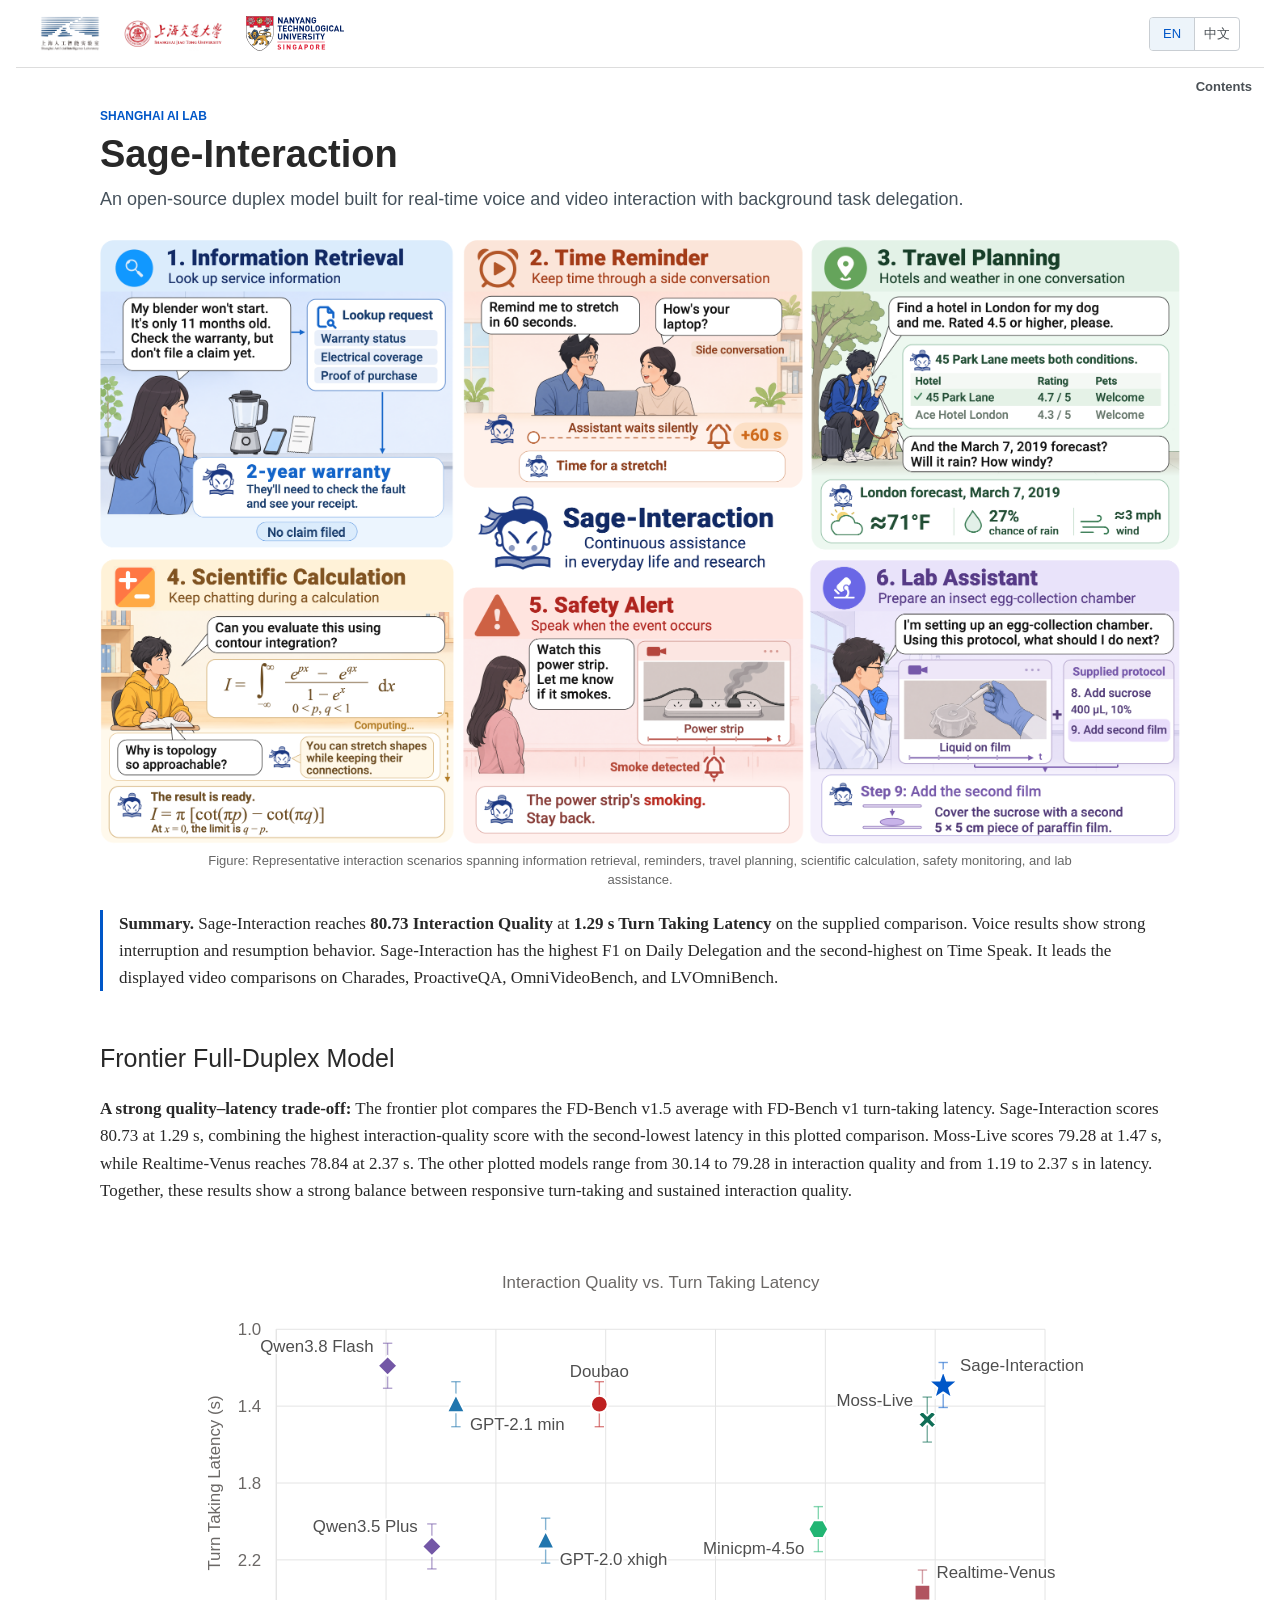
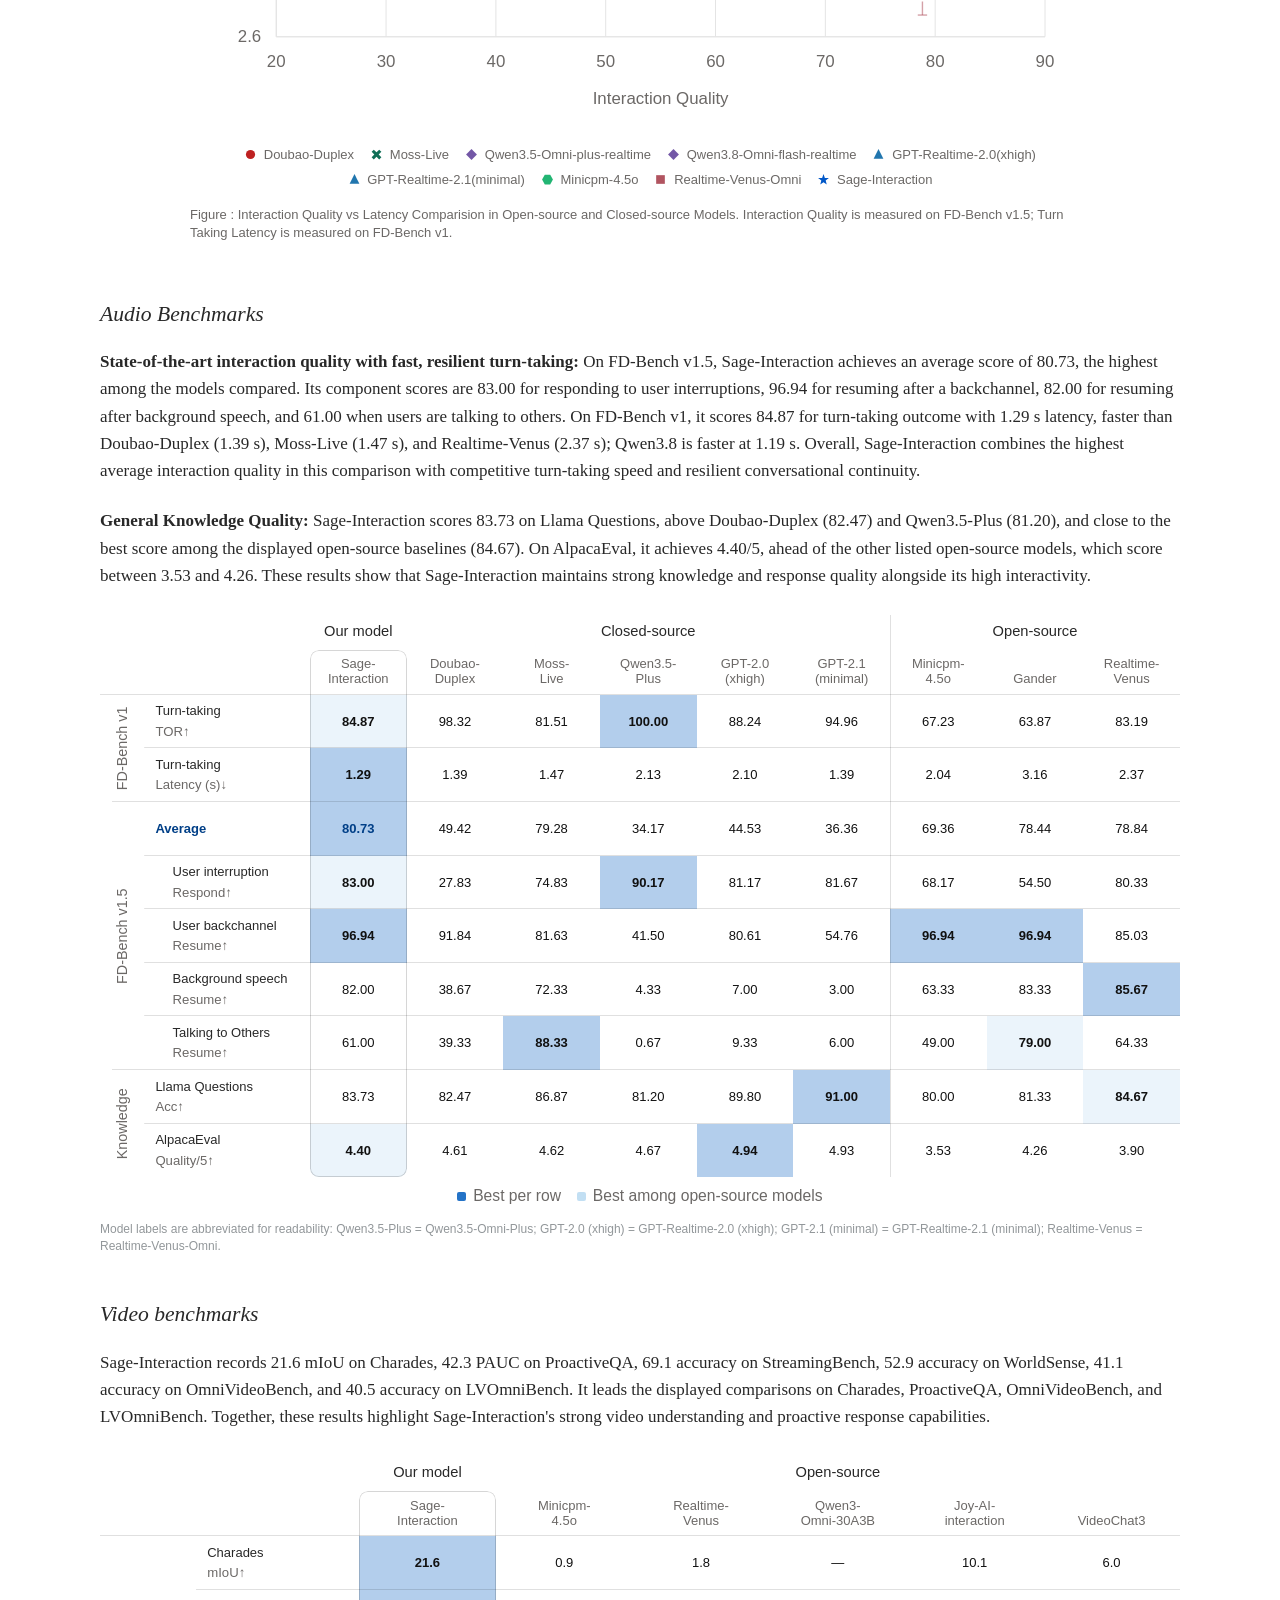
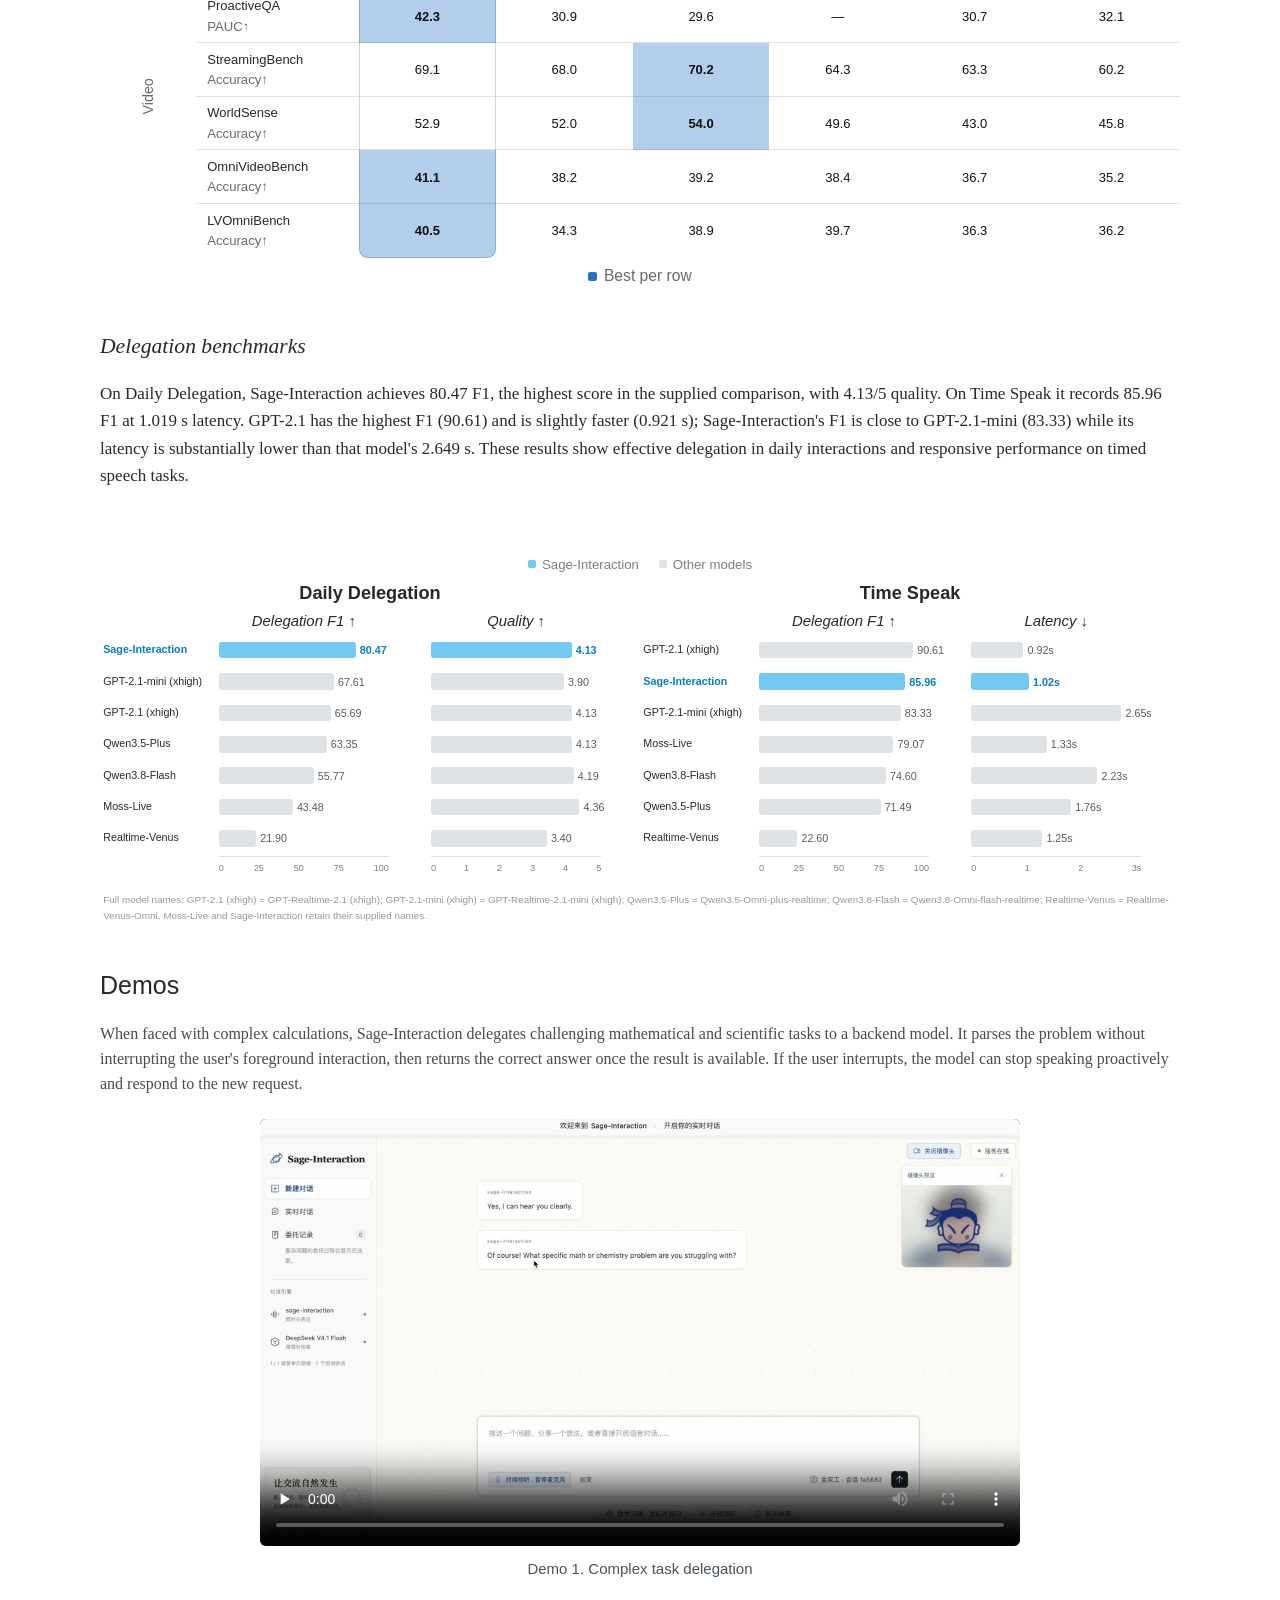
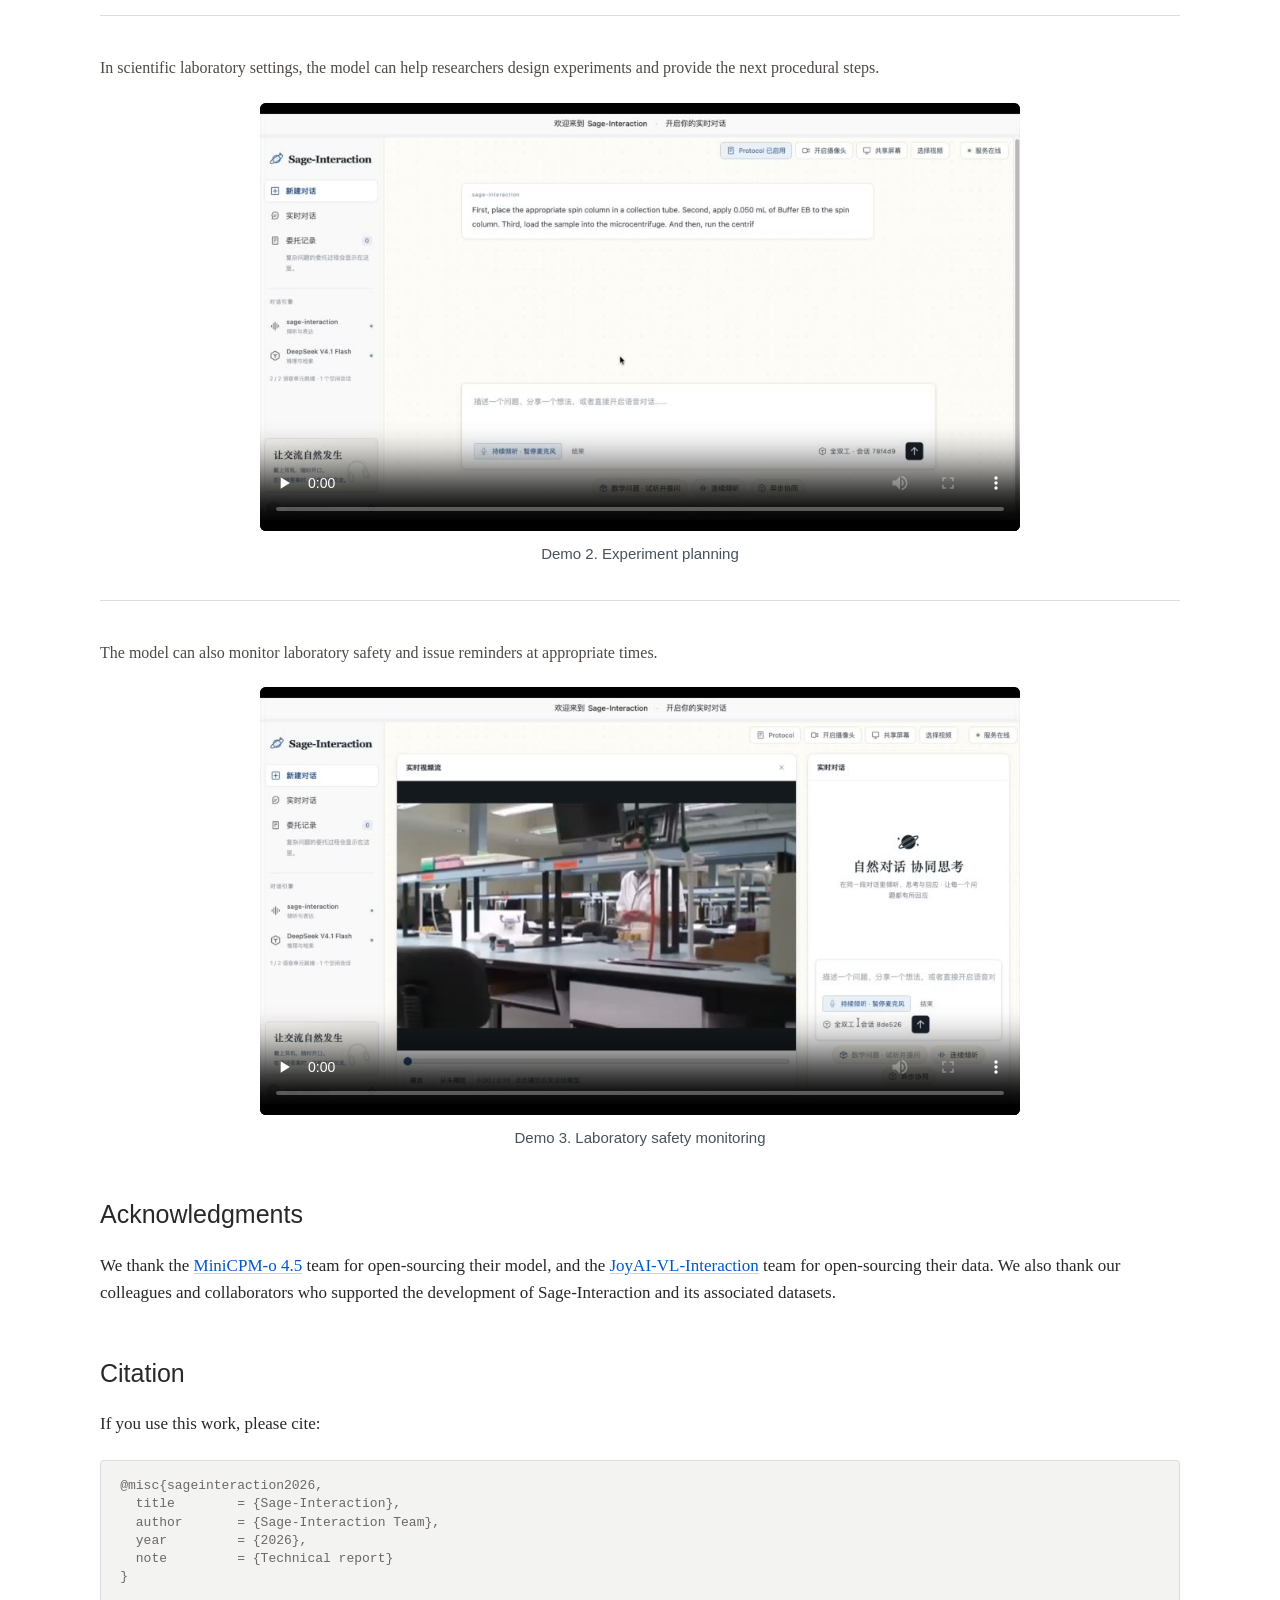
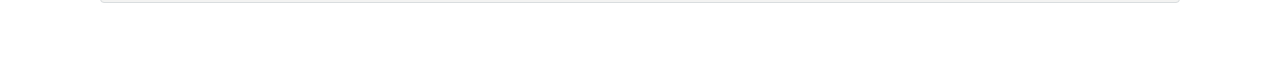
==== docs/index.html @ 1977c506 "Add GitHub Pages site" ====
<!DOCTYPE html>
<html lang="en">
<head>
<meta http-equiv="Content-Type" content="text/html; charset=UTF-8">
<meta charset="utf-8">
<meta name="viewport" content="width=device-width,initial-scale=1">
<title>Sage-Interaction | Technical Report</title>
<style>#main.post .post-title{max-width:710px;margin:1.5rem auto 0;text-wrap:balance}#main.post .post-heading.news-post .post-title{max-width:600px}#main.post .post-subtitle{font-family:Iowan Old Style BT,Georgia,serif;font-weight:400;font-size:24px;color:var(--fg4);margin-top:.5rem;margin-bottom:1rem;font-style:italic}#main.post .post-heading{text-align:center}#main.post .post-heading .publish-metadata{display:flex;flex-direction:column;align-items:center;color:var(--fg3);font-size:15px;line-height:17px;margin-top:1rem;margin-bottom:2rem;font-family:var(--font-sans)}#main.post .post-heading:has(~.post-cover) .publish-metadata{margin-bottom:0rem}#main.post .post-heading .publish-metadata .author{font-size:15px;line-height:21px;letter-spacing:.24px;color:var(--fg);font-family:var(--font-sans);text-transform:none;text-wrap:balance;overflow-wrap:normal;display:block;max-width:680px}#main.post .post-heading .publish-metadata .author a{color:inherit;text-decoration:none}#main.post .post-heading .publish-metadata .author a:hover{text-decoration:underline;text-decoration-color:color-mix(in srgb,var(--fg) 20%,transparent);text-underline-offset:2px}#main.post .post-heading .publish-metadata svg{display:inline-block;margin:auto}#main.post .post-heading .publish-metadata>span{display:inline-block;padding-top:.6em;font-family:var(--font-sans)}#main.post .post-heading .publish-metadata.date-only>span{padding-top:0}#main.post article h1{text-align:left;margin-top:2.8rem;margin-bottom:1rem}#main.post .post-cover{text-align:center;margin:2rem 0}#main.post .post-cover:has(.judgment-map-figure){margin-left:auto;margin-right:auto;width:min(100%,800px)}#main.post .post-cover svg{display:block;width:80%;max-width:min(80%,100vw);height:auto;margin-left:auto;margin-right:auto}#main.post .post-cover .inkling{aspect-ratio:auto}#main.post .post-cover .inkling--deferred{aspect-ratio:3 / 2}#main.post .post-cover .cover-image{display:block;width:100%;max-width:100%;height:auto;margin-left:auto;margin-right:auto;border-radius:0;box-shadow:none}#main.post .post-cover .cover-video{width:100%;background:#000;border-radius:12px;overflow:hidden;position:relative}#main.post .post-cover .cover-video-poster{appearance:none;aspect-ratio:16 / 9;background:transparent;border:0;border-radius:inherit;color:inherit;cursor:pointer;display:block;margin:0;overflow:hidden;padding:0;position:relative;width:100%}#main.post .post-cover .cover-video.is-cover-video-playing .cover-video-poster{pointer-events:none;visibility:hidden}#main.post .post-cover .cover-video-poster-image{display:block;height:100%;object-fit:cover;width:100%}#main.post .post-cover .cover-video-play{align-items:center;background:#000000d1;border-radius:999px;color:#fff;display:flex;height:clamp(46px,6vw,64px);justify-content:center;left:50%;position:absolute;top:50%;transform:translate(-50%,-50%);width:clamp(46px,6vw,64px)}#main.post .post-cover .cover-video-play:before{background:#ffffffd6;content:"";display:block;height:38%;margin-left:5%;-webkit-mask:url("data:image/svg+xml,%3Csvg xmlns='http://www.w3.org/2000/svg' viewBox='0 0 12.959 13.0371'%3E%3Cpath d='M1.30859 11.8262C1.30859 12.6367 1.76758 13.0273 2.33398 13.0273C2.57812 13.0273 2.8418 12.9492 3.0957 12.8125L12.0117 7.63672C12.7246 7.2168 12.959 6.95312 12.959 6.51367C12.959 6.07422 12.7246 5.81055 12.0117 5.39062L3.0957 0.214844C2.8418 0.078125 2.57812 0 2.33398 0C1.76758 0 1.30859 0.390625 1.30859 1.20117Z' fill='black' fill-opacity='.85'/%3E%3C/svg%3E") center / contain no-repeat;mask:url("data:image/svg+xml,%3Csvg xmlns='http://www.w3.org/2000/svg' viewBox='0 0 12.959 13.0371'%3E%3Cpath d='M1.30859 11.8262C1.30859 12.6367 1.76758 13.0273 2.33398 13.0273C2.57812 13.0273 2.8418 12.9492 3.0957 12.8125L12.0117 7.63672C12.7246 7.2168 12.959 6.95312 12.959 6.51367C12.959 6.07422 12.7246 5.81055 12.0117 5.39062L3.0957 0.214844C2.8418 0.078125 2.57812 0 2.33398 0C1.76758 0 1.30859 0.390625 1.30859 1.20117Z' fill='black' fill-opacity='.85'/%3E%3C/svg%3E") center / contain no-repeat;width:38%}#main.post .post-cover .cover-video-poster:hover .cover-video-play,#main.post .post-cover .cover-video-poster:focus-visible .cover-video-play{background:#000000d1}#main.post .post-cover .cover-video-poster:focus-visible{outline:3px solid color-mix(in srgb,var(--fg) 42%,transparent);outline-offset:4px}#main.post .post-cover .cover-video iframe{display:block;height:100%;inset:0;position:absolute;width:100%;border:0;border-radius:inherit}#main.post .post-cover.compact .cover-image{max-width:min(88%,860px)}#main.post .post-cover.compact .inkling svg{width:min(100%,660px)}#main.post .post-cover.compact .inkling--deferred{max-width:660px;aspect-ratio:3 / 2}@media(min-width:1000px){#main.post .post-cover .inkling--deferred{aspect-ratio:15 / 8}#main.post .post-cover.compact .inkling--deferred{max-width:825px;aspect-ratio:15 / 8}}#main.post .post-cover .post-cover-caption{font-family:var(--font-serif);font-size:var(--post-caption-font-size);line-height:1.4;text-align:center;color:var(--fg-muted, #666);margin-top:.4rem;margin-bottom:0}#main.post .post-cover .post-cover-caption a{color:inherit;text-decoration:none}#main.post .post-cover .post-cover-caption a:hover{color:var(--fg2);text-decoration:underline;text-decoration-color:color-mix(in srgb,var(--fg2) 40%,transparent);text-underline-offset:2px}#main.post{margin-left:auto;margin-right:auto;max-width:950px;position:relative;--post-caption-font-size: 13px;--post-caption-gap: 13px;--post-block-padding-y: .75rem;--post-code-block-padding-y: .2rem;--post-formula-padding-y: .45rem;--media-breakout: 220px;--post-wide-rail-width: min( calc(100vw - 4rem) , 1160px);--sidenote-width: 230px;--sidenote-gap: 64px;--toc-width: 210px;--toc-gap: 34px}@media(min-width:1200px){#main.post{max-width:970px;--sidenote-width: 240px}}@media(min-width:1400px){#main.post{max-width:990px;--sidenote-width: 250px}}@media(min-width:1600px){#main.post{max-width:1010px;--sidenote-width: 275px}}@media(min-width:1800px){#main.post{max-width:1030px;--sidenote-width: 300px}}#main.post article.content{margin-left:auto;margin-right:auto;max-width:660px;position:relative;overflow:visible}#main.post article.content p:where(:not(.social-post p,[data-owned-figure] p)){margin-bottom:1.45rem}#main.post article.content .post-inline-video{aspect-ratio:16 / 9;background:#000;border-radius:6px;margin:.9rem 0 1.15rem;overflow:hidden;position:relative}#main.post article.content .post-inline-video .youtube-video-poster{appearance:none;background:transparent;border:0;border-radius:inherit;color:inherit;cursor:pointer;display:block;height:100%;margin:0;overflow:hidden;padding:0;position:relative;width:100%}#main.post article.content .post-inline-video.is-youtube-video-playing .youtube-video-poster{pointer-events:none;visibility:hidden}#main.post article.content .post-inline-video .youtube-video-poster-image{display:block;height:100%;object-fit:cover;width:100%}#main.post article.content .post-inline-video .youtube-video-play{align-items:center;background:#000000d1;border-radius:999px;color:#fff;display:flex;height:clamp(46px,6vw,64px);justify-content:center;left:50%;position:absolute;top:50%;transform:translate(-50%,-50%);width:clamp(46px,6vw,64px)}#main.post article.content .post-inline-video .youtube-video-play:before{background:#ffffffd6;content:"";display:block;height:38%;margin-left:5%;-webkit-mask:url("data:image/svg+xml,%3Csvg xmlns='http://www.w3.org/2000/svg' viewBox='0 0 12.959 13.0371'%3E%3Cpath d='M1.30859 11.8262C1.30859 12.6367 1.76758 13.0273 2.33398 13.0273C2.57812 13.0273 2.8418 12.9492 3.0957 12.8125L12.0117 7.63672C12.7246 7.2168 12.959 6.95312 12.959 6.51367C12.959 6.07422 12.7246 5.81055 12.0117 5.39062L3.0957 0.214844C2.8418 0.078125 2.57812 0 2.33398 0C1.76758 0 1.30859 0.390625 1.30859 1.20117Z' fill='black' fill-opacity='.85'/%3E%3C/svg%3E") center / contain no-repeat;mask:url("data:image/svg+xml,%3Csvg xmlns='http://www.w3.org/2000/svg' viewBox='0 0 12.959 13.0371'%3E%3Cpath d='M1.30859 11.8262C1.30859 12.6367 1.76758 13.0273 2.33398 13.0273C2.57812 13.0273 2.8418 12.9492 3.0957 12.8125L12.0117 7.63672C12.7246 7.2168 12.959 6.95312 12.959 6.51367C12.959 6.07422 12.7246 5.81055 12.0117 5.39062L3.0957 0.214844C2.8418 0.078125 2.57812 0 2.33398 0C1.76758 0 1.30859 0.390625 1.30859 1.20117Z' fill='black' fill-opacity='.85'/%3E%3C/svg%3E") center / contain no-repeat;width:38%}#main.post article.content .post-inline-video .youtube-video-poster:hover .youtube-video-play,#main.post article.content .post-inline-video .youtube-video-poster:focus-visible .youtube-video-play{background:#000000d1}#main.post article.content .post-inline-video .youtube-video-poster:focus-visible{outline:3px solid color-mix(in srgb,var(--fg) 42%,transparent);outline-offset:4px}#main.post article.content .post-inline-video iframe{border:0;display:block;height:100%;width:100%}#main.post article.content .post-inline-video[data-youtube-video] iframe{inset:0;position:absolute}#main.post article.content .post-inline-footnote{color:var(--fg3);font-family:var(--font-sans);font-size:var(--post-caption-font-size);font-weight:400;line-height:1.4;margin:.15rem 0 0}#main.post .post-content-shell{align-items:start;display:grid;grid-template-columns:minmax(0,1fr) minmax(0,660px) minmax(0,1fr)}#main.post .post-content-shell>article.content{grid-column:2;width:100%}#main.post{counter-reset:sidenote-counter figure-counter}#main.post .sidenote,#main.post .marginnote{float:right;clear:right;width:var(--sidenote-width);margin-right:calc(-1 * var(--sidenote-width) - var(--sidenote-gap));margin-left:var(--sidenote-gap);margin-top:.3rem;margin-bottom:20px;font-size:.9rem;line-height:1.4;vertical-align:baseline;position:relative}#main.post article.content ul+h2,#main.post article.content ol+h2{margin-top:.8rem;clear:none}#main.post article.content li>p:last-child{margin-bottom:0}#main.post .left-toc{--toc-chevron-color: color-mix(in srgb, var(--fg4) 65%, var(--bg) 35%);--toc-chevron-gutter: 1.3rem;box-sizing:border-box;grid-column:1;justify-self:end;position:sticky;top:calc(var(--global-top-offset) + 2rem);width:calc(var(--toc-width) + var(--toc-chevron-gutter));max-height:calc(100vh - var(--global-top-offset) - 3rem);margin:0 var(--toc-gap) 0 0;overflow-y:auto;padding-left:var(--toc-chevron-gutter);transform:translateY(10px);font-family:var(--font-sans);font-size:var(--post-caption-font-size);line-height:1.4;color:var(--fg2);scrollbar-width:none;z-index:1;opacity:1;transition:opacity .18s ease-in-out,visibility 0s linear 0s;visibility:visible}#main.post .left-toc::-webkit-scrollbar{display:none}#main.post .left-toc.is-collision-hidden{opacity:0;pointer-events:none;transition:opacity .18s ease-in-out,visibility 0s linear .18s;visibility:hidden}#main.post .left-toc ul{list-style:none;padding-left:0;margin:0}#main.post .left-toc li{margin:0 0 .7rem;position:relative}#main.post .left-toc ul ul{padding-left:.75rem;margin-top:.35rem}#main.post .left-toc a{color:var(--fg4);text-decoration:none;transition:color .2s ease-in-out,opacity .2s ease-in-out;position:relative}#main.post .left-toc a:hover{color:var(--fg1);text-decoration:underline;text-decoration-color:color-mix(in srgb,var(--fg1) 20%,var(--bg) 20%);text-underline-offset:2px}#main.post .left-toc a.is-active,#main.post .left-toc a[aria-current=location]{color:var(--fg)}#main.post .left-toc .toc-active-marker{--toc-active-marker-size: 4px;background:var(--fg);border-radius:50%;height:var(--toc-active-marker-size);left:calc((var(--toc-chevron-gutter) - var(--toc-active-marker-size)) / 2 - .05rem);opacity:0;pointer-events:none;position:absolute;top:0;transform:translate3d(0,calc(var(--toc-active-marker-y, 0px) - 50%),0);transition:transform .28s cubic-bezier(.22,1,.36,1),opacity .16s ease-in-out;width:var(--toc-active-marker-size);will-change:transform,opacity;z-index:0}#main.post .left-toc.has-active-marker .toc-active-marker{opacity:1}#main.post .left-toc .toc-item.has-active-descendant>a{color:var(--fg2)}#main.post .left-toc .toc-item.is-marker-target>a{color:var(--fg)}#main.post .left-toc:has(.toc-item.is-marker-target.has-children:hover) .toc-active-marker,#main.post .left-toc:has(.toc-item.is-marker-target.has-children>.toc-expander:focus-visible) .toc-active-marker{opacity:0}#main.post .left-toc .toc-expander{align-items:center;appearance:none;background:transparent;border:0;border-radius:4px;color:var(--fg4);cursor:pointer;display:flex;font:inherit;height:1.4em;justify-content:center;left:calc(-1 * var(--toc-chevron-gutter) + .15rem);line-height:1;opacity:0;padding:0;position:absolute;top:0;transition:box-shadow .2s ease-in-out,color .2s ease-in-out,opacity .2s ease-in-out;width:1rem;z-index:1}#main.post .left-toc .toc-expander:focus{outline:none}#main.post .left-toc .toc-expander-icon{display:block;font-size:1.1em;transform:translate(-1px);transition:transform .2s ease-in-out}#main.post .left-toc .toc-item.has-children>.toc-list{max-height:0;opacity:0;overflow:hidden;transform:translateY(-.2rem);transition:max-height .24s ease-in-out,margin-top .24s ease-in-out,opacity .18s ease-in-out,transform .24s ease-in-out,visibility 0s linear .24s;visibility:hidden}#main.post .left-toc .toc-item.has-children:hover>.toc-expander,#main.post .left-toc .toc-expander:focus-visible{color:var(--toc-chevron-color);opacity:1}#main.post .left-toc .toc-expander:focus-visible{box-shadow:inset 0 0 0 1px color-mix(in srgb,var(--fg4) 55%,transparent);outline:none}#main.post .left-toc .toc-item.is-expanded>.toc-expander .toc-expander-icon{transform:rotate(90deg) translate(-1px)}#main.post .left-toc .toc-item.has-children.is-expanded>.toc-list{max-height:var(--toc-child-height, 18rem);opacity:1;transform:translateY(0);transition:max-height .28s ease-in-out,margin-top .28s ease-in-out,opacity .2s ease-in-out,transform .28s ease-in-out,visibility 0s linear 0s;visibility:visible}#main.post .left-toc .toc-level-2{padding-left:.75rem;margin-top:0}#main.post .left-toc .toc-item.has-children.is-expanded>.toc-level-2{margin-top:.35rem}#main.post .left-toc .toc-level-3{padding-left:1.25rem;color:var(--fg4)}#main.post .sidenote-number{counter-increment:sidenote-counter;pointer-events:none}#main.post .sidenote-number:after,#main.post .sidenote:before{font-family:Iowan Old Style BT,Georgia,serif;position:relative;vertical-align:baseline;color:var(--fg4)}#main.post .sidenote-number:after{content:counter(sidenote-counter);font-size:.8rem;top:-.5rem;left:-.05rem;color:var(--fg4)}#main.post .sidenote+.sidenote-number{margin-left:.18em}#main.post .sidenote-citation-separator{color:var(--fg4);font-size:.8rem;position:relative;top:-.5rem;white-space:pre}#main.post .sidenote:before{content:counter(sidenote-counter);padding-right:.2rem;font-size:.8rem;top:-.4rem;left:-.1rem;color:var(--fg4)}#main.post .sidenote-number[data-note]:after,#main.post .sidenote[data-note]:before{content:attr(data-note)}#main.post blockquote .sidenote,#main.post blockquote .marginnote{text-align:left}#main.post figure:where(:not([data-owned-figure])){position:relative;counter-increment:figure-counter;overflow:visible;display:block;margin:1.8rem 0;padding-block:var(--post-block-padding-y)}#main.post article.content .code-block-wrapper{margin:1.2rem 0;padding-block:var(--post-code-block-padding-y)}#main.post article.content .code-block-wrapper>pre{margin:0}#main.post article.content .code-block-wrapper>.copy-button{top:calc(var(--post-code-block-padding-y) + .5rem)}#main.post article.content>pre{margin:calc(1.2rem + var(--post-code-block-padding-y)) 0}#main.post figure.figure-light-border .figure-box{border:1px solid color-mix(in srgb,var(--fg4) 20%,var(--bg) 80%);border-radius:.2rem;padding:.75rem}#main.post figure:where(:not([data-owned-figure])) figcaption{position:static;display:block;width:100%;margin:var(--post-caption-gap) 0 0;font-size:var(--post-caption-font-size);line-height:1.4;font-family:var(--font-sans);font-weight:400;text-align:left;color:var(--fg3)}#main.post.news-post figure:where(:not([data-owned-figure])) figcaption,#main.post.news-post .image-caption,#main.post.news-post .post-cover .post-cover-caption{font-family:var(--font-sans);font-size:var(--post-caption-font-size)}#main.post figure:where(:not([data-owned-figure])) figcaption:before{content:"Figure " counter(figure-counter) ": ";font-weight:500}#main.post figure.half-width img{display:block;width:70%;height:auto;margin-left:auto;margin-right:auto}#main.post figure.half-width.matmul img{width:90%}#main.post article.content img{-webkit-user-drag:none;user-select:none;-webkit-user-select:none;-moz-user-select:none;-ms-user-select:none}#main.post article.content .post-inline-video,#main.post article.content .intelligence-interactivity-figure{content-visibility:auto;contain-intrinsic-size:auto 560px}#main.post article.content .post-inline-video{contain-intrinsic-size:auto 371px}#main.post article.content .intelligence-interactivity-figure{contain-intrinsic-size:auto 760px}.medium-zoom-overlay{background:#fff!important;z-index:2000!important}.medium-zoom-image--opened{z-index:2001!important}input.margin-toggle{display:none}label.sidenote-number{display:inline-block;max-height:2rem;cursor:pointer}label.margin-toggle:not(.sidenote-number){display:none}#main.post canvas{display:block;width:100%;max-width:100%}#main.post article.content svg:not(.octicon):where(:not(.btn svg,[data-owned-figure] svg)){display:block;width:100%;max-width:100%;height:auto}#main.post figure svg:where(:not(.btn svg,[data-owned-figure] svg)){width:100%;max-width:100%;height:auto;margin-left:auto;margin-right:auto}@keyframes control-spring{0%{transform:scale(.96)}40%{transform:scale(1.02)}70%{transform:scale(.99)}to{transform:scale(1)}}#main.post article.content .katex svg{height:inherit;width:100%;position:absolute}#main.post article.content .katex-display{margin-block:1.4rem;padding-block:var(--post-formula-padding-y)}#main.post article.content .katex-display>.katex{padding-block:.5rem}#main.post .paginator{max-width:660px;margin-left:auto;margin-right:auto;font-family:var(--font-sans);display:grid;grid-template-columns:repeat(3,1fr);align-items:center;font-size:15px;width:100%}#main.post .paginator a{font-family:var(--font-sans)!important;color:var(--fg4);text-decoration:none;transition:color .2s ease-in-out,opacity .2s ease-in-out;position:relative;display:block;padding:.5rem 0;text-align:center}#main.post .paginator a:hover{color:var(--fg1);text-decoration:underline;text-decoration-color:color-mix(in srgb,var(--fg1) 20%,var(--bg) 20%);text-underline-offset:2px}#main.post .paginator a:first-child{text-align:left}#main.post .paginator a:nth-child(2){text-align:center}#main.post .paginator a:last-child{text-align:right}#main.post .paginator a:not([href]){pointer-events:none}#main.post .paginator #back-to-top:hover{color:var(--fg1);text-decoration:underline!important;text-decoration-color:color-mix(in srgb,var(--fg1) 20%,var(--bg) 20%)!important;text-underline-offset:2px!important}#main.post .paginator #back-to-top{position:static;left:auto;transform:none}#main.post article.content h2,#main.post article.content h3,#main.post article.content h4,#main.post article.content h5,#main.post article.content h6{position:relative}#main.post article.content h2{margin-top:3.1rem;margin-bottom:1.2rem}#main.post article.content>:is(h2,h3,h4,h5,h6):first-child{margin-top:0}#main.post-interactivity-research-grants article.content h2#research-direction{font-size:1.25rem}#main.post article.content h3{margin-top:2.8rem;margin-bottom:1.05rem}#main.post article.content h2+h3{margin-top:.85rem}#main.post article.content h3[id^=demo-]{margin-top:6rem}#main.post article.content h4{margin-top:2.2rem;margin-bottom:.8rem}#main.post article.content h5,#main.post article.content h6{margin-top:2rem;margin-bottom:.7rem}#main.post-introducing-inkling article.content .benchmark-results-table .benchmark-model{color:var(--fg)}#main.post-introducing-inkling article.content .benchmark-results-table .benchmark-model.benchmark-instant-start{font-weight:500}#main.post-introducing-inkling article.content .benchmark-results-table .benchmark-model.benchmark-instant-start .benchmark-subtitle{font-weight:400}#main.post article.content .model-output-table{background:linear-gradient(to right,transparent calc(25% - .5px),color-mix(in srgb,var(--fg4) 20%,var(--bg) 80%) calc(25% - .5px),color-mix(in srgb,var(--fg4) 20%,var(--bg) 80%) calc(25% + .5px),transparent calc(25% + .5px),transparent calc(50% - .5px),color-mix(in srgb,var(--fg4) 20%,var(--bg) 80%) calc(50% - .5px),color-mix(in srgb,var(--fg4) 20%,var(--bg) 80%) calc(50% + .5px),transparent calc(50% + .5px),transparent calc(75% - .5px),color-mix(in srgb,var(--fg4) 20%,var(--bg) 80%) calc(75% - .5px),color-mix(in srgb,var(--fg4) 20%,var(--bg) 80%) calc(75% + .5px),transparent calc(75% + .5px));display:grid;font-family:var(--font-sans);grid-template-columns:repeat(4,minmax(0,1fr));align-items:stretch;margin:.8rem 0 1.8rem}@media(min-width:1171px){#main.post article.content .model-output-table{width:min(calc(100% + var(--media-breakout)),calc(100vw - 3rem));max-width:none;margin-left:50%;margin-right:0;transform:translate(-50%)}}#main.post article.content .model-output-column{box-sizing:border-box;height:100%;min-height:220px;padding:1rem 1rem 3.25rem;position:relative}#main.post article.content .model-output-column:before{background:var(--fg);border-radius:50%;bottom:1rem;content:"";height:1.25rem;left:1rem;opacity:1;position:absolute;width:1.25rem}#main.post article.content .model-output-column:after{border-bottom:.23rem solid transparent;border-left:.36rem solid var(--bg);border-top:.23rem solid transparent;bottom:1.395rem;content:"";left:1.5rem;opacity:1;position:absolute}#main.post article.content .model-output-column h4{color:var(--fg);font-family:var(--font-sans);font-size:15px;font-style:normal;font-weight:400;line-height:1.3;margin:0 0 .85rem}#main.post article.content .model-output-column p{color:var(--fg2);font-family:var(--font-sans);font-size:15px;line-height:1.45;margin:0}#main.post article.content .intelligence-interactivity-figure{font-family:var(--font-sans);margin-top:1.7rem}#main.post article.content .intelligence-interactivity-figure figcaption{font-family:var(--font-sans);font-weight:400}#main.post article.content .intelligence-interactivity-figure figcaption:before{font-weight:500}#main.post article.content .intelligence-interactivity-legend{color:var(--fg3);display:flex;flex-wrap:wrap;font-family:var(--font-sans);font-size:13px;gap:.55rem 1rem;justify-content:center;line-height:1.2;margin:.9rem auto 1.15rem;max-width:920px;text-align:center}#main.post article.content .ii-legend-item{align-items:center;display:inline-flex;gap:.42rem}#main.post article.content .ii-legend-marker{background:var(--ii-marker-color);display:inline-block;flex:0 0 auto;height:9px;width:9px}#main.post article.content .ii-marker-circle{border-radius:50%}#main.post article.content .ii-marker-diamond{border-radius:1px;transform:rotate(45deg)}#main.post article.content .ii-marker-triangle{background:transparent;border-bottom:10px solid var(--ii-marker-color);border-left:5.5px solid transparent;border-right:5.5px solid transparent;height:0;width:0}#main.post article.content .intelligence-interactivity-chart{color:var(--fg);margin:0 auto;max-width:920px;position:relative;width:100%}#main.post article.content .intelligence-interactivity-charts{display:grid;gap:1.15rem}@media(min-width:1120px){#main.post article.content .intelligence-interactivity-figure .intelligence-interactivity-legend{max-width:920px}#main.post article.content .intelligence-interactivity-charts{gap:.95rem}#main.post article.content .intelligence-interactivity-chart{margin:0 auto;max-width:920px;width:100%}}#main.post article.content .intelligence-interactivity-svg{display:block;height:auto;overflow:visible;width:100%}#main.post article.content .intelligence-interactivity-svg text{fill:var(--fg3);font-family:var(--font-sans);font-size:18px;font-weight:400}#main.post article.content .ii-grid line{stroke:color-mix(in srgb,var(--fg4) 18%,var(--bg) 82%);stroke-width:1px;vector-effect:non-scaling-stroke}#main.post article.content .ii-axis line{stroke:color-mix(in srgb,var(--fg4) 18%,var(--bg) 82%);stroke-width:1px;vector-effect:non-scaling-stroke}#main.post article.content .ii-ticks text{fill:var(--fg3);font-size:19px;font-weight:400;text-anchor:middle}#main.post article.content .ii-y-ticks text{text-anchor:end}#main.post article.content .ii-axis-label{fill:var(--fg2);font-size:20px;font-weight:400;letter-spacing:0;text-anchor:middle}#main.post article.content .ii-panel-title{fill:var(--fg2);font-size:20px;font-weight:400;letter-spacing:0;text-anchor:middle}#main.post article.content .ii-error-bar line{stroke:var(--ii-error-color);stroke-width:1.4px;opacity:.55;vector-effect:non-scaling-stroke}#main.post article.content .ii-error-bar,#main.post article.content .ii-point{--ii-error-delay: 0ms;--ii-point-delay: 0ms;cursor:default;opacity:1}#main.post article.content .intelligence-interactivity-figure.is-plot-pending .ii-error-bar,#main.post article.content .intelligence-interactivity-figure.is-plot-pending .ii-point{opacity:0}#main.post article.content .intelligence-interactivity-figure.is-plot-visible .ii-error-bar{opacity:1}#main.post article.content .intelligence-interactivity-figure.is-plot-visible .ii-error-bar line:first-child{animation:ii-error-stem-in .3s ease-out both;animation-delay:calc(var(--ii-point-delay) + .34s);transform-box:fill-box;transform-origin:center}#main.post article.content .intelligence-interactivity-figure.is-plot-visible .ii-error-bar line:not(:first-child){animation:ii-error-cap-in .18s ease-out both;animation-delay:calc(var(--ii-point-delay) + .6s)}#main.post article.content .intelligence-interactivity-figure.is-plot-visible .ii-point{animation:ii-point-in .42s ease-out both;animation-delay:var(--ii-point-delay)}#main.post article.content .ii-point text{fill:color-mix(in srgb,var(--fg) 82%,var(--bg) 18%);font-size:20px;font-weight:400;paint-order:stroke;pointer-events:none;stroke:var(--bg);stroke-linejoin:round;stroke-width:4px}#main.post article.content .ii-point-hit-area{fill:transparent;pointer-events:all;stroke:none}#main.post article.content .ii-point-marker-shell{transform:scale(1);transform-box:fill-box;transform-origin:center;transition:transform .18s cubic-bezier(.2,.9,.25,1.25)}#main.post article.content .ii-point:hover .ii-point-marker-shell,#main.post article.content .ii-point.is-ii-point-active .ii-point-marker-shell{transform:scale(1.22)}#main.post article.content .ii-point-marker{--ii-marker-scale: 1.18;stroke:var(--bg);stroke-linejoin:round;stroke-width:2px;transform:scale(var(--ii-marker-scale));transform-box:fill-box;transform-origin:center;vector-effect:non-scaling-stroke}#main.post article.content .intelligence-interactivity-figure.is-plot-visible .ii-point-marker{animation:ii-marker-in .42s cubic-bezier(.2,.9,.25,1.25) both;animation-delay:var(--ii-point-delay)}#main.post article.content .ii-chart-tooltip{--ii-tooltip-offset-x: 0px;left:0;opacity:0;pointer-events:none;position:absolute;top:0;transform:translate(calc(-50% + var(--ii-tooltip-offset-x)),calc(-100% - 10px));transition:opacity .12s ease,transform .14s ease;z-index:7}#main.post article.content .ii-chart-tooltip.is-active{opacity:1;transform:translate(calc(-50% + var(--ii-tooltip-offset-x)),calc(-100% - 14px))}#main.post article.content .ii-chart-tooltip-card{align-items:flex-start;background:#111;border-radius:4px;color:#fff;display:inline-flex;flex-direction:column;font-family:var(--font-sans);font-size:13px;font-weight:400;gap:.24rem;line-height:1.15;max-width:min(260px,calc(100vw - 2rem));padding:.45rem .55rem;white-space:normal}#main.post article.content .ii-chart-tooltip-title{color:#fff;white-space:nowrap}#main.post article.content .ii-chart-tooltip-values{color:#ffffff9e;display:block;white-space:pre}@keyframes ii-point-in{0%{opacity:0}to{opacity:1}}@keyframes ii-marker-in{0%{opacity:0;transform:scale(.45)}72%{opacity:1;transform:scale(1.28)}to{opacity:1;transform:scale(var(--ii-marker-scale))}}@keyframes ii-error-stem-in{0%{opacity:0;transform:scaleY(0)}to{opacity:.55;transform:scaleY(1)}}@keyframes ii-error-cap-in{0%{opacity:0}to{opacity:.55}}@media(prefers-reduced-motion:reduce){#main.post article.content .ii-error-bar,#main.post article.content .ii-point,#main.post article.content .ii-point-marker-shell,#main.post article.content .ii-point-marker{animation:none;opacity:1;transition:none}#main.post article.content .ii-point-marker{transform:scale(var(--ii-marker-scale))}#main.post article.content .ii-chart-tooltip{transition:none}}@media(min-width:1120px){#main.post article.content .ii-ticks text{font-size:18px}#main.post article.content .ii-axis-label{font-size:18px}#main.post article.content .ii-point text{font-size:18px!important}#main.post article.content .ii-panel-title{font-size:20px}}#main.post article.content .ii-point-logo{pointer-events:none}#main.post .judgment-map-figure{counter-increment:none;margin:0 auto;padding-block:0;width:100%}#main.post .judgment-map{background:#fff;border:1px solid #fff;border-radius:3px;margin:0 auto;max-width:980px;overflow:hidden;position:relative;width:100%}#main.post .judgment-map:before{content:"";display:block;padding-top:48%}#main.post .judgment-map-fallback,#main.post .judgment-map-canvas{display:block;height:100%;inset:0;position:absolute;width:100%}#main.post .judgment-map-fallback{object-fit:cover}#main.post .judgment-map-canvas{opacity:0;transition:opacity .22s ease}#main.post .judgment-map-figure.is-judgment-map-active .judgment-map-canvas{opacity:1}@media(max-width:760px){#main.post .judgment-map-figure{margin-bottom:1.65rem}#main.post .judgment-map:before{padding-top:58%}}#main.post article.content .ii-point-logo-thinky{mix-blend-mode:multiply}#main.post article.content .ii-point-logo-badge{fill:#191919}@media(max-width:1119px)and (min-width:641px){#main.post article.content .intelligence-interactivity-legend{font-size:13px}#main.post article.content .ii-ticks text{font-size:19px}#main.post article.content .ii-axis-label{font-size:19px}#main.post article.content .ii-point text{font-size:18px}#main.post article.content .ii-panel-title{font-size:20px}}@media(max-width:640px){#main.post article.content .ii-ticks text{font-size:20px}#main.post article.content .ii-point text{font-size:24px}#main.post article.content .ii-axis-label{font-size:30px!important}#main.post article.content .ii-panel-title{font-size:32px!important}}@media(max-width:767px){#main.post article.content .model-output-table{background:none;grid-template-columns:1fr;width:100%;max-width:100%;margin-left:0;margin-right:0;transform:none}#main.post article.content .model-output-column+.model-output-column{border-left:none;border-top:1px solid color-mix(in srgb,var(--fg4) 20%,var(--bg) 80%)}}#main.post article.content .heading-text{position:static;display:inline}#main.post article.content .heading-anchor{position:absolute;top:50%;transform:translateY(-50%);left:-1.2rem;opacity:0;visibility:visible;pointer-events:auto;width:1rem;text-align:center;color:color-mix(in srgb,var(--fg4) 65%,transparent);text-decoration:none;font-family:var(--font-serif);font-weight:400;font-size:1em;transition:opacity .15s ease-in-out,color .15s ease-in-out}#main.post article.content h2:hover .heading-anchor,#main.post article.content h3:hover .heading-anchor,#main.post article.content h4:hover .heading-anchor,#main.post article.content h5:hover .heading-anchor,#main.post article.content h6:hover .heading-anchor{opacity:1;visibility:visible;pointer-events:auto}#main.post article.content .heading-anchor:hover{color:color-mix(in srgb,var(--fg4) 80%,transparent);outline:none}#main.post article.content .heading-anchor:hover,#main.post article.content .heading-anchor:focus{opacity:1;color:color-mix(in srgb,var(--fg4) 80%,transparent)}@media(max-width:1279px){#main.post .sidenote,#main.post .marginnote{display:none;position:static;float:none;width:95%;margin:1rem 2.5%;clear:both}#main.post .left-toc{display:none}#main.post .post-content-shell{display:block}#main.post .margin-toggle:checked+.sidenote,#main.post .margin-toggle:checked+.marginnote{display:block}#main.post .sidenote-number{pointer-events:auto;cursor:pointer}label.margin-toggle:not(.sidenote-number){display:none}#main.post figure:where(:not([data-owned-figure])) figcaption{font-size:var(--post-caption-font-size);margin:var(--post-caption-gap) 0 0;color:var(--fg3)}#main.post article.content figure:not(.half-width):where(:not([data-owned-figure])){width:100%;max-width:100%;margin-left:0;margin-right:0;transform:none}#main.post article.content table{width:100%;max-width:100%;margin-left:0;margin-right:0;transform:none}#main.post{margin-left:0;margin-right:0;padding-left:1.3rem;padding-right:1.3rem;max-width:100%}#main.post article.content{margin-left:auto;margin-right:auto;max-width:min(100%,660px)}#main.post .post-cover{margin-left:auto;margin-right:auto;max-width:min(100%,820px);width:min(100%,820px)}#main.post .post-cover.compact .cover-image{max-width:100%}#main.post .post-cover svg{width:100%;max-width:100%;height:auto;position:static;left:auto;transform:none;padding-left:0;padding-right:0;margin-top:0}}#main.post article.content table{display:table!important;overflow-x:visible!important;margin:calc(1.8rem + var(--post-block-padding-y)) auto;border-collapse:collapse;font-family:var(--font-sans);font-size:var(--post-caption-font-size);line-height:1.5;width:100%;max-width:100%}#main.post article.content figure:has(figcaption) table{margin:0 auto}#main.post article.content .benchmark-results-scroll.benchmark-results-wide{width:100%;max-width:100%;grid-template-columns:0 minmax(0,1fr) 0;--benchmark-name-column-width: clamp(12rem, 30vw, 18rem)}#main.post article.content .benchmark-results-scroll.benchmark-results-wide .benchmark-results-table{width:100%}@media(min-width:1120px){#main.post article.content .benchmark-results-scroll.benchmark-results-wide{margin-left:0;transform:none;width:100%}}#main.post article.content .benchmark-results-controls{display:flex;gap:.45rem;justify-content:center;margin:1.35rem 0 -1.25rem;width:100%}#main.post article.content .benchmark-results-controls--inert{display:none}#main.post article.content .benchmark-results-control{--benchmark-control-scale: 1;align-items:center;appearance:none;background:color-mix(in srgb,var(--fg) 10%,var(--bg) 90%);border:0;border-radius:50%;color:var(--fg);cursor:pointer;display:inline-flex;height:2.2rem;justify-content:center;padding:0;transform:scale(var(--benchmark-control-scale));transition:background .16s ease,color .16s ease,opacity .16s ease,transform .22s cubic-bezier(.22,1,.36,1);width:2.2rem}#main.post article.content .benchmark-results-control:hover,#main.post article.content .benchmark-results-control:focus-visible{background:color-mix(in srgb,var(--fg) 14%,var(--bg) 86%)}#main.post article.content .benchmark-results-control:active{--benchmark-control-scale: .96}#main.post article.content .benchmark-results-control:disabled{cursor:default;opacity:.35}#main.post article.content .benchmark-results-control:focus-visible{outline:none}#main.post article.content .benchmark-results-control.is-control-spring{animation:control-spring .45s cubic-bezier(.34,1.56,.64,1);transition:background .16s ease,color .16s ease,opacity .16s ease}#main.post article.content .benchmark-results-control-icon{color:color-mix(in srgb,var(--fg) 72%,var(--bg) 28%);fill:none;height:1rem!important;margin:0;max-width:none;stroke:currentColor;stroke-linecap:round;stroke-linejoin:round;stroke-width:2.2;width:1rem!important}@property --benchmark-left-fade-size{syntax: "<length>"; inherits: false; initial-value: 0px;}@property --benchmark-right-fade-size{syntax: "<length>"; inherits: false; initial-value: 0px;}@property --benchmark-clip-left{syntax: "<length-percentage>"; inherits: false; initial-value: 0px;}@property --benchmark-clip-right{syntax: "<length-percentage>"; inherits: false; initial-value: 0px;}#main.post article.content .benchmark-results-scroll{--benchmark-left-fade-size: 0px;--benchmark-right-fade-size: 0px;--benchmark-clip-left: 0px;--benchmark-clip-right: 0px;--benchmark-content-offset: 0px;--benchmark-scroll-viewport-max: 880px;--benchmark-scroll-fade-size: clamp(1.6rem, 3vw, 3rem);box-sizing:border-box;clip-path:inset(0 var(--benchmark-clip-right) 0 var(--benchmark-clip-left));display:grid;grid-template-columns:minmax(0,1fr) max-content minmax(0,1fr);isolation:isolate;margin:1.8rem 0;max-width:none;overflow-x:auto;overflow-y:hidden;overscroll-behavior-x:contain;overscroll-behavior-y:auto;padding-block:var(--post-block-padding-y);position:relative;scroll-behavior:auto;transition:--benchmark-clip-left 0ms linear .18s,--benchmark-clip-right 0ms linear .18s,--benchmark-left-fade-size .18s ease,--benchmark-right-fade-size .18s ease;width:100%;-webkit-overflow-scrolling:auto;-webkit-clip-path:inset(0 var(--benchmark-clip-right) 0 var(--benchmark-clip-left));-webkit-mask-image:linear-gradient(to right,rgb(0 0 0 / 0) 0,rgb(0 0 0 / 0) var(--benchmark-clip-left),rgb(0 0 0 / 1) calc(var(--benchmark-clip-left) + var(--benchmark-left-fade-size)),rgb(0 0 0 / 1) calc(100% - var(--benchmark-clip-right) - var(--benchmark-right-fade-size)),rgb(0 0 0 / 0) calc(100% - var(--benchmark-clip-right)),rgb(0 0 0 / 0) 100%);mask-image:linear-gradient(to right,rgb(0 0 0 / 0) 0,rgb(0 0 0 / 0) var(--benchmark-clip-left),rgb(0 0 0 / 1) calc(var(--benchmark-clip-left) + var(--benchmark-left-fade-size)),rgb(0 0 0 / 1) calc(100% - var(--benchmark-clip-right) - var(--benchmark-right-fade-size)),rgb(0 0 0 / 0) calc(100% - var(--benchmark-clip-right)),rgb(0 0 0 / 0) 100%)}@media(min-width:900px)and (max-width:1119px){#main.post article.content .benchmark-results-scroll{margin-left:auto;margin-right:auto;width:min(100%,var(--benchmark-scroll-viewport-max))}}#main.post article.content .benchmark-results-scroll:before,#main.post article.content .benchmark-results-scroll:after{align-self:stretch;background:var(--bg);content:"";grid-row:1;justify-self:stretch;opacity:1;pointer-events:none;position:sticky;transition:opacity .18s ease;z-index:3}#main.post article.content .benchmark-results-scroll:before{grid-column:1;left:0}#main.post article.content .benchmark-results-scroll:after{grid-column:3;right:0}@media(min-width:1120px){#main.post article.content .benchmark-results-scroll{--benchmark-clip-left: 0px;--benchmark-clip-right: 0px;--benchmark-content-offset: 0px;margin-left:50%;transform:translate(-50%);width:min(calc(100vw - 12rem),var(--benchmark-scroll-viewport-max))}#main.post article.content .benchmark-results-scroll:hover,#main.post article.content .benchmark-results-scroll:focus-within{--benchmark-clip-right: 0px;transition:--benchmark-clip-left 0ms linear,--benchmark-clip-right 0ms linear,--benchmark-left-fade-size .18s ease,--benchmark-right-fade-size .18s ease}#main.post article.content .benchmark-results-scroll:hover:after,#main.post article.content .benchmark-results-scroll:focus-within:after{opacity:0}#main.post article.content .benchmark-results-scroll.is-scrollable-left:hover,#main.post article.content .benchmark-results-scroll.is-scrollable-left:focus-within{--benchmark-clip-left: 0px;--benchmark-clip-right: 0px}#main.post article.content .benchmark-results-scroll.is-scrollable-left:hover:before,#main.post article.content .benchmark-results-scroll.is-scrollable-left:focus-within:before{opacity:0}}@media(prefers-reduced-motion:reduce){#main.post article.content .benchmark-results-scroll,#main.post article.content .benchmark-results-scroll:before,#main.post article.content .benchmark-results-scroll:after{transition:none}}#main.post article.content .benchmark-results-scroll.is-scrollable-left{--benchmark-left-fade-size: 0px}#main.post article.content .benchmark-results-scroll.is-scrollable-right{--benchmark-right-fade-size: var(--benchmark-scroll-fade-size)}#main.post article.content .chart-hscroll{--chart-fade-left: 0px;--chart-fade-right: 0px;--chart-fade-size: clamp(1.5rem, 5vw, 2.5rem);-webkit-mask-image:linear-gradient(to right,transparent 0,#000 var(--chart-fade-left),#000 calc(100% - var(--chart-fade-right)),transparent 100%);mask-image:linear-gradient(to right,transparent 0,#000 var(--chart-fade-left),#000 calc(100% - var(--chart-fade-right)),transparent 100%)}#main.post article.content .chart-hscroll.is-scrollable-left{--chart-fade-left: var(--chart-fade-size)}#main.post article.content .chart-hscroll.is-scrollable-right{--chart-fade-right: var(--chart-fade-size)}#main.post article.content .chart-hscroll-controls{margin:0 0 .6rem}#main.post article.content .benchmark-results-scroll table{font-size:13px;grid-column:2;grid-row:1;line-height:1.35;margin:0;max-width:none;min-width:100%;width:max-content;z-index:4}#main.post article.content .benchmark-results-scroll--six-model .benchmark-results-table{--benchmark-six-model-columns-width: 37.15rem;min-width:calc(var(--benchmark-sticky-left-width) + var(--benchmark-six-model-columns-width))}#main.post article.content .benchmark-results-table{--benchmark-feature-border: rgb(0 0 0 / .16);--benchmark-feature-border-width: 1.5px;--benchmark-feature-radius: .55rem;--benchmark-group-column-width: 2.35rem;--benchmark-highlight-best: color-mix(in srgb, rgb(244 197 54) 24%, var(--bg) 76%);--benchmark-highlight-best-hover: color-mix(in srgb, var(--benchmark-highlight-best) 90%, rgb(216 164 18) 10%);--benchmark-highlight-instant: color-mix(in srgb, rgb(244 197 54) 14%, var(--bg) 86%);--benchmark-highlight-instant-hover: color-mix(in srgb, var(--benchmark-highlight-instant) 90%, rgb(216 164 18) 10%);--benchmark-name-column-width: clamp(8rem, 18vw, 10rem);--benchmark-rule-color: rgb(0 0 0 / .12);--benchmark-rule-color-highlight: rgb(0 0 0 / .07);--benchmark-sticky-left-width: calc(var(--benchmark-group-column-width) + var(--benchmark-name-column-width));border-collapse:separate;border-spacing:0}#main.post article.content .benchmark-results-table th,#main.post article.content .benchmark-results-table td{font-size:inherit;padding:.55rem .8rem;white-space:nowrap}#main.post article.content .benchmark-results-table tbody td{height:3.2rem}#main.post article.content .benchmark-results-table .benchmark-heading-spacer{background-color:var(--bg);border-bottom:0;box-sizing:border-box;left:0;min-width:var(--benchmark-sticky-left-width);position:sticky;width:var(--benchmark-sticky-left-width);z-index:8}#main.post article.content .benchmark-results-table .benchmark-model,#main.post article.content .benchmark-results-table .benchmark-model-group,#main.post article.content .benchmark-results-table .benchmark-value{position:relative;text-align:center;z-index:1}#main.post article.content .benchmark-results-table .benchmark-value{vertical-align:middle}#main.post article.content .benchmark-results-table .benchmark-value-instant-best,#main.post article.content .benchmark-results-table .benchmark-value-best{background-clip:border-box;font-weight:500}#main.post article.content .benchmark-results-table .benchmark-value-instant-best{--benchmark-cell-bg: var(--benchmark-highlight-instant);background-color:var(--benchmark-cell-bg)}#main.post article.content .benchmark-results-table .benchmark-value-best{--benchmark-cell-bg: var(--benchmark-highlight-best);background-color:var(--benchmark-cell-bg)}#main.post article.content .benchmark-results-table .benchmark-model-group{color:var(--fg)}#main.post article.content .benchmark-results-table td[rowspan]{vertical-align:middle}#main.post article.content .benchmark-results-table td.benchmark-group{background-color:var(--bg);box-sizing:border-box;color:var(--fg3);left:0;line-height:1;max-width:var(--benchmark-group-column-width);min-width:var(--benchmark-group-column-width);padding-left:.35rem;padding-right:.35rem;position:sticky;text-align:center;text-orientation:mixed;transform:rotate(180deg);vertical-align:middle;white-space:nowrap;width:var(--benchmark-group-column-width);writing-mode:vertical-rl;z-index:6}#main.post article.content .benchmark-results-table .benchmark-group-label{display:block}#main.post article.content .benchmark-results-table td.benchmark-group-turn{border-left:1}#main.post article.content .benchmark-results-table td.benchmark-name{background-color:var(--bg);box-sizing:border-box;left:var(--benchmark-group-column-width);max-width:var(--benchmark-name-column-width);min-width:var(--benchmark-name-column-width);padding-left:.7rem;padding-right:.7rem;position:sticky;vertical-align:middle;white-space:normal;width:var(--benchmark-name-column-width);z-index:5}#main.post article.content .benchmark-results-table .benchmark-title{color:var(--fg);display:block;font-weight:400;line-height:1.22;white-space:nowrap}#main.post article.content .benchmark-results-table .benchmark-subtitle{color:var(--fg3);display:block;font-size:.88em;line-height:1.25;margin-top:.18rem;white-space:normal}#main.post article.content .benchmark-bg-score{background:color-mix(in srgb,var(--fg4) 9%,var(--bg) 91%);border-radius:2px;display:inline-block;font-weight:500;line-height:1.25;padding:.08em .24em}#main.post article.content .benchmark-results-table sup{font-size:.68em;line-height:0;vertical-align:super}#main.post article.content .benchmark-results-note{color:var(--fg3);font-family:var(--font-sans);font-size:var(--post-caption-font-size);line-height:1.45;margin-top:-.25rem}#main.post article.content .benchmark-results-note-item{display:block;scroll-margin-top:6rem}#main.post article.content .benchmark-results-note-label{font-weight:500}#main.post article.content .benchmark-results-table .benchmark-footnote-ref{color:var(--fg3);font-weight:500;margin-left:.12em;text-decoration:none}#main.post article.content .benchmark-results-table .benchmark-footnote-ref:hover,#main.post article.content .benchmark-results-table .benchmark-footnote-ref:focus-visible{color:var(--fg);text-decoration:underline;text-underline-offset:.12em}#main.post article.content .benchmark-results-legend{--benchmark-legend-best: rgb(216 164 18 / .72);--benchmark-legend-instant: rgb(226 178 34 / .42);align-items:center;color:var(--fg3);display:flex;flex-wrap:wrap;font-family:var(--font-sans);font-size:13px;gap:.55rem 1rem;justify-content:center;line-height:1.2;margin:-.9rem auto 1.2rem;text-align:center}#main.post article.content .benchmark-results-legend-item{align-items:center;display:inline-flex;gap:.42rem}#main.post article.content .benchmark-results-legend-marker{border-radius:50%;display:inline-block;flex:0 0 auto;height:9px;width:9px}#main.post article.content .benchmark-results-legend-marker-best{background:var(--benchmark-legend-best)}#main.post article.content .benchmark-results-legend-marker-instant{background:var(--benchmark-legend-instant)}@media(min-width:1171px){#main.post article.content table.wide-table{width:min(calc(100% + var(--media-breakout)),calc(100vw - 3rem));max-width:none;margin-left:50%;margin-right:0;transform:translate(-50%)}}#main.post article.content th,#main.post article.content td{font-family:var(--font-sans);font-size:inherit;padding:.75rem 1rem;text-align:left;border:none;border-bottom:1px solid var(--benchmark-rule-color, color-mix(in srgb, var(--fg4) 25%, var(--bg) 75%))}#main.post article.content th{font-weight:400;background-color:transparent;color:var(--fg3)}#main.post article.content .benchmark-results-table .benchmark-thinking-start{border-left:0}#main.post article.content tbody tr:last-child td{border-bottom:none}#main.post article.content .benchmark-results-table th,#main.post article.content .benchmark-results-table td{border:0;position:relative}#main.post article.content .benchmark-results-table th:before,#main.post article.content .benchmark-results-table td:before{border-bottom:1px solid var(--benchmark-rule-color);bottom:0;content:"";left:0;pointer-events:none;position:absolute;right:0;z-index:4}#main.post article.content .benchmark-results-table .benchmark-model-group-row th:before,#main.post article.content .benchmark-results-table .benchmark-model-group-row td:before,#main.post article.content .benchmark-results-table tbody tr:last-child td:before{display:none}#main.post article.content .benchmark-results-table .benchmark-heading-spacer:before{display:block;left:0}#main.post article.content .benchmark-results-table td.benchmark-group:before{display:none}#main.post article.content .benchmark-results-table tr:has(+tr > td.benchmark-group) td.benchmark-name{z-index:8}#main.post article.content .benchmark-results-table tr:has(+tr > td.benchmark-group) td.benchmark-name:before{left:calc(-1 * var(--benchmark-group-column-width));z-index:7}#main.post article.content .benchmark-results-table .benchmark-thinking-start:after{border-left:1px solid var(--benchmark-rule-color);bottom:0;content:"";left:0;pointer-events:none;position:absolute;top:0;z-index:5}#main.post article.content .benchmark-results-table .benchmark-model.benchmark-instant-start,#main.post article.content .benchmark-results-table tbody .benchmark-value.benchmark-instant-start{background-color:var(--benchmark-cell-bg, var(--bg));isolation:isolate;left:var(--benchmark-sticky-left-width);overflow:hidden;position:sticky;z-index:7}#main.post article.content .benchmark-results-table .benchmark-model.benchmark-instant-start:after,#main.post article.content .benchmark-results-table tbody .benchmark-value.benchmark-instant-start:after{border-left:var(--benchmark-feature-border-width) solid var(--benchmark-feature-border);border-right:var(--benchmark-feature-border-width) solid var(--benchmark-feature-border);content:"";inset:0;pointer-events:none;position:absolute;z-index:5}#main.post article.content .benchmark-results-table .benchmark-model.benchmark-instant-start{border-radius:var(--benchmark-feature-radius) var(--benchmark-feature-radius) 0 0;z-index:9}#main.post article.content .benchmark-results-table .benchmark-model.benchmark-instant-start:after{border-radius:var(--benchmark-feature-radius) var(--benchmark-feature-radius) 0 0;border-top:var(--benchmark-feature-border-width) solid var(--benchmark-feature-border)}#main.post article.content .benchmark-results-table tbody tr:last-child .benchmark-value.benchmark-instant-start{border-radius:0 0 var(--benchmark-feature-radius) var(--benchmark-feature-radius)}#main.post article.content .benchmark-results-table tbody tr:last-child .benchmark-value.benchmark-instant-start:after{border-bottom:var(--benchmark-feature-border-width) solid var(--benchmark-feature-border);border-radius:0 0 var(--benchmark-feature-radius) var(--benchmark-feature-radius)}#main.post article.content .benchmark-results-table .benchmark-lock-content{position:relative;z-index:6}@media(max-width:640px){#main.post article.content .benchmark-results-table{--benchmark-group-column-width: 0px;--benchmark-name-column-width: clamp(11.25rem, 58vw, 13rem);--benchmark-sticky-left-width: var(--benchmark-name-column-width)}#main.post article.content .benchmark-results-table td.benchmark-group{max-width:0;min-width:0;overflow:hidden;padding-left:0;padding-right:0;position:relative;width:0}#main.post article.content .benchmark-results-table .benchmark-group-label{display:none}#main.post article.content .benchmark-results-table .benchmark-heading-spacer{left:auto;position:relative;z-index:1}#main.post article.content .benchmark-results-table td.benchmark-name{box-shadow:none;left:auto;position:relative;z-index:1}#main.post article.content .benchmark-results-table .benchmark-model.benchmark-instant-start,#main.post article.content .benchmark-results-table tbody .benchmark-value.benchmark-instant-start{left:auto;position:relative;z-index:1}#main.post article.content .benchmark-results-table .benchmark-model.benchmark-instant-start{z-index:2}}#main.post article.content tbody tr:hover{background-color:color-mix(in srgb,var(--fg4) 3%,var(--bg) 97%)}#main.post article.content .benchmark-results-table{--benchmark-hover-bg: color-mix(in srgb, var(--fg4) 3%, var(--bg) 97%)}#main.post article.content .benchmark-results-table tbody tr:hover td.benchmark-group,#main.post article.content .benchmark-results-table tbody tr:hover td.benchmark-name{background-color:var(--benchmark-hover-bg)}#main.post article.content .benchmark-results-table tbody tr:hover .benchmark-value-best{--benchmark-cell-bg: var(--benchmark-highlight-best-hover);background-color:var(--benchmark-cell-bg)}#main.post article.content .benchmark-results-table tbody tr:hover .benchmark-value-instant-best{--benchmark-cell-bg: var(--benchmark-highlight-instant-hover);background-color:var(--benchmark-cell-bg)}#main.post article.content .benchmark-results-table tbody:has(.benchmark-group-streaming:hover) tr.benchmark-section-streaming td:not(.benchmark-value-best,.benchmark-value-instant-best),#main.post article.content .benchmark-results-table tbody:has(.benchmark-group-turn:hover) tr.benchmark-section-turn td:not(.benchmark-value-best,.benchmark-value-instant-best){background-color:var(--benchmark-hover-bg)}#main.post article.content .benchmark-results-table tbody:has(.benchmark-parent-fd-v1 .benchmark-name:hover) tr.benchmark-parent-fd-v1 td:not(.benchmark-group,.benchmark-value-best,.benchmark-value-instant-best),#main.post article.content .benchmark-results-table tbody:has(.benchmark-parent-fd-v15 .benchmark-name:hover) tr.benchmark-parent-fd-v15 td:not(.benchmark-group,.benchmark-value-best,.benchmark-value-instant-best){background-color:var(--benchmark-hover-bg)}@media(min-width:1120px){#main.post article.content .benchmark-results-table{--benchmark-group-column-width: 1.85rem;--benchmark-sticky-left-width: calc(var(--benchmark-group-column-width) + var(--benchmark-name-column-width))}#main.post article.content .benchmark-results-table td.benchmark-group{max-width:var(--benchmark-group-column-width);min-width:var(--benchmark-group-column-width);padding-left:.2rem;padding-right:.2rem;width:var(--benchmark-group-column-width)}#main.post article.content .benchmark-results-table .benchmark-group-label{position:static}}#main.post article.content table.center-content th,#main.post article.content table.center-content td{text-align:center}.lora-color-square{display:inline-block;width:12px;height:12px;margin-right:8px;vertical-align:middle;border-radius:2px}.lora-color-square.green{background-color:green}.lora-color-square.red{background-color:red}.lora-color-square.blue{background-color:#00f}.lora-color-square.gold{background-color:#b8860b}.distillation-color-square{display:inline-block;width:12px;height:12px;margin-right:8px;vertical-align:middle;border-radius:2px}.distillation-color-square.blue{background-color:#0066c0}.distillation-color-square.green{background-color:#169e78}.distillation-color-square.light-blue{background-color:#009de4}.judging-ablation-color-square{align-items:center;border-radius:50%;cursor:help;display:inline-flex;height:12px;justify-content:center;margin-right:8px;position:relative;vertical-align:middle;width:12px}.judging-ablation-color-square.red{background-color:var(--red)}.judging-ablation-color-square.red:before{background:var(--bg);content:"";display:block;height:1.5px;width:6px}.judging-ablation-color-square[aria-label]:after{background:var(--bg);border:1px solid color-mix(in srgb,var(--fg4) 14%,var(--bg) 86%);border-radius:5px;bottom:calc(100% + 10px);box-shadow:0 8px 24px #0000001f,0 2px 6px #0000000f;color:var(--fg);content:attr(aria-label);font-family:var(--font-sans);font-size:12px;font-weight:500;left:50%;line-height:1.2;opacity:0;padding:.55rem .65rem;pointer-events:none;position:absolute;transform:translate(-50%,4px);transition:opacity .12s ease,transform .12s ease;white-space:nowrap;z-index:3}.judging-ablation-color-square[aria-label]:is(:hover,:focus-visible):after{opacity:1;transform:translate(-50%)}
</style>
<style>:root{--brand-white: #FFFFFF;--brand-off-white: #F3F3F2;--brand-light-gray: #969696;--brand-gray: #676767;--brand-dark-gray: #282828;--brand-black: #000000;--brand-cobalt: #0155BF;--brand-azure: #0387E7;--brand-emerald: #0E9972;--brand-lime: #9CC355;--brand-yellow: #FFCE52;--brand-amber: #F7A224;--brand-red: #EF402C;--brand-lime-deep: color-mix(in srgb, var(--brand-lime) 70%, var(--brand-dark-gray));--brand-amber-deep: color-mix(in srgb, var(--brand-amber) 75%, var(--brand-dark-gray));--content-pad: 1.3rem;--content-max: calc(660px + 2 * var(--content-pad));--bg_h: white;--bg: white;--bg_s: white;--bg_code: #f3f3f2;--bg1: #ebdbb2;--bg2: #d5c4a1;--bg3: #bdae93;--bg4: #a89984;--fg: #282828;--fg_code: #64a24e;--fg1: #3c3836;--fg2: #504945;--fg3: #6b6866;--fg4: #676767;--fg5: #969696;--red: #AD2111;--green: #9CC355;--yellow: #b57614;--blue: #0E9EE4;--purple: #8f3f71;--aqua: #427b58;--orange: #af3a03;--gray: #817d79;--red-dim: #cc2412;--green-dim: #98971a;--yellow-dim: #d79921;--blue-dim: #458598;--purple-dim: #b16286;--aqua-dim: #689d6a;--orange-dim: #d65d0e;--gray-dim: #817d79;--tinker-spool: color-mix(in srgb, var(--brand-dark-gray) 20%, var(--brand-white));--hover-bg: rgba(128, 128, 128, .12);--font-sans: "GT America", -apple-system, BlinkMacSystemFont, "Segoe UI", Roboto, "Helvetica Neue", Arial, sans-serif;--font-sans-fallback: -apple-system, BlinkMacSystemFont, "Segoe UI", Roboto, "Helvetica Neue", Arial, sans-serif;--font-serif: "Iowan Old Style BT", Georgia, serif;--site-header-height: 50px;--global-top-offset: 0px}@media(min-width:769px){:root{--site-header-height: 54px}}*{box-sizing:border-box;margin:0;padding:0}html{overflow-y:scroll;overflow-x:hidden;scrollbar-width:thin;scrollbar-color:var(--fg4) var(--bg);scroll-padding-top:calc(var(--site-header-height) + 1rem)}body{font-family:Iowan Old Style BT,Georgia,serif;font-size:17px;line-height:1.6;background-color:var(--bg);color:var(--fg);margin:0;padding:0;min-height:100vh;overflow-x:hidden;overflow-x:clip}a{text-decoration:none;transition:color .3s ease-in-out,opacity .3s ease-in-out}a:link{color:var(--fg4)}a:hover,a:visited{color:var(--fg4);opacity:1}::selection{background-color:#0000001f}time{color:var(--fg4);min-width:5rem}hr{background-color:var(--fg4);margin-top:1rem;margin-bottom:1rem;border:0;height:1px}#wrapper{background-color:var(--bg);display:flex;flex-direction:column;font-family:Iowan Old Style BT,Georgia,serif;min-height:100vh;overflow-wrap:break-word;padding:var(--site-header-height) 1rem 0}@media screen and (max-width:768px){#wrapper{padding-left:.33rem;padding-right:.33rem}}.paginator{align-items:center;display:flex;flex-direction:row;justify-content:space-between;margin-top:3.5rem;position:relative}.paginator #back-to-top{position:absolute;left:50%;transform:translate(-50%)}::-webkit-scrollbar{background-color:var(--bg);height:8px;width:8px}::-webkit-scrollbar-thumb{background-color:var(--fg4)}::-webkit-scrollbar-thumb:hover{background-color:var(--fg1)}main{margin:0;flex:1;padding-left:1rem;padding-right:1rem}#main{align-self:center;display:flex;flex-direction:column;flex-grow:1;width:100%;margin:auto;max-width:680px;padding:1rem;animation:fadeIn .6s ease-in-out}@media screen and (max-width:768px){#main{width:100%}}@keyframes fadeIn{0%{opacity:0}to{opacity:1}}#main.index.content{max-width:var(--content-max)}#main.content>article.content{max-width:660px;width:100%;margin-left:auto;margin-right:auto}#main.index.list{max-width:var(--content-max)}#main.index.list .blog-page-title,#main.index.list .content{max-width:660px;margin-left:0;margin-right:0}#main.index.content ul{list-style-type:none;margin-left:0;padding-left:0}#main.index.content ul li{display:flex;justify-content:space-between;align-items:baseline;margin-bottom:.75rem}#main.index.content ul li a{color:var(--fg);text-decoration:none;position:relative;transition:color .3s ease-in-out}#main.index.content ul li a:after{background-color:var(--fg);content:"";position:absolute;width:100%;transform:scaleX(0);height:.5px;bottom:0;margin-bottom:2px;left:0;transform-origin:bottom right;transition:transform .2s ease-out}#main.index.content ul li a:hover:after{transform:scaleX(1);transform-origin:bottom left}@media(max-width:600px){#main.index.content ul li{flex-direction:column;align-items:flex-start}#main.index.content h2[style*="text-align: center"]{text-align:left!important}}#main.index.content p{margin-bottom:1.8rem}#main.index.content h1,#main.index.content h2,#main.index.content h3,#main.index.content h4,#main.index.content h5,#main.index.content h6{text-align:left!important;font-family:var(--font-sans);font-style:normal;font-weight:400;letter-spacing:-.02em}#main.index.content h2{margin-top:2.8rem;margin-bottom:1rem}#main.index.content h3{margin-top:2.5rem;margin-bottom:.8rem}@media(max-width:1170px){#main.index,#main.content{padding-left:var(--content-pad);padding-right:var(--content-pad)}}.blog-page-title{font-family:var(--font-sans);font-size:1.6rem;font-weight:400;letter-spacing:-.015em;text-align:left;margin:0;padding-top:1rem;line-height:1.1}#main.index.list .content{font-style:normal}#main.index.list.section-blog>.content{font-family:var(--font-sans);font-size:15px;color:var(--fg4)}#main.index.list .content .news-index-contact{font-family:var(--font-sans);font-size:15px;padding-top:1.5rem}.chart-line,.chart-line-2pane{margin:1rem 0}.chart-line .chart-title,.chart-line-2pane .chart-title{font-family:Iowan Old Style BT,Georgia,serif;font-weight:500;font-size:24px;dominant-baseline:hanging;fill:var(--fg)}.chart-line text,.chart-line-2pane text{font-family:var(--font-sans);fill:var(--fg2);font-size:14px}.chart-line .axis-label,.chart-line-2pane .axis-label{font-family:Iowan Old Style BT,Georgia,serif;font-size:.9rem;fill:var(--fg1)}.chart-line .axis-tick,.chart-line-2pane .axis-tick{fill:var(--fg2);font-size:.8rem}.chart-line .gridline,.chart-line-2pane .gridline{stroke:color-mix(in srgb,var(--fg4) 20%,var(--bg) 80%);stroke-width:1}.chart-line .tick,.chart-line-2pane .tick{stroke:var(--fg4)}.chart-line .axis-line,.chart-line-2pane .axis-line{stroke:var(--fg4);stroke-width:1}.chart-line .line,.chart-line-2pane .line{stroke:var(--series-color, var(--blue));stroke-width:var(--line-width, 1.7);fill:none}figure.chart-line .line,figure.chart-line-2pane .line{fill:none;stroke-width:2px}.chart-line .point,.chart-line-2pane .point{fill:var(--series-color, var(--blue))}.chart-line .refline,.chart-line-2pane .refline{stroke:var(--red);stroke-dasharray:2 2;stroke-width:2}.chart-line .refline-label,.chart-line-2pane .refline-label{font-family:Iowan Old Style BT,Georgia,serif;fill:var(--fg2);font-size:.9rem}.chart-line .legend-label,.chart-line-2pane .legend-label{fill:var(--fg1);font-size:14px}.chart-line .legend-swatch,.chart-line-2pane .legend-swatch{fill:var(--series-color, var(--blue))}.chart-line .legend-bg,.chart-line-2pane .legend-bg{fill:color-mix(in srgb,var(--bg) 92%,var(--fg4) 8%);stroke:color-mix(in srgb,var(--fg4) 20%,var(--bg) 80%)}.chart-line .series-color-box,.chart-line-2pane .series-color-box{fill:var(--series-color, var(--blue));stroke:color-mix(in srgb,var(--fg4) 20%,var(--bg) 80%);stroke-width:.5}.chart-line .series-label,.chart-line-2pane .series-label{font-family:Iowan Old Style BT,Georgia,serif;fill:var(--fg1);font-size:.9rem;paint-order:stroke;stroke:var(--bg);stroke-width:3px}.chart-line .cursor-line,.chart-line-2pane .cursor-line{stroke:var(--fg3);stroke-width:1.2;stroke-opacity:.28;opacity:0;transition:opacity .22s ease-in-out}.chart-line .tooltip .tooltip-bg,.chart-line-2pane .tooltip .tooltip-bg{fill:var(--bg_s);stroke:color-mix(in srgb,var(--fg4) 30%,var(--bg) 70%)}.chart-line .tooltip .tooltip-text,.chart-line-2pane .tooltip .tooltip-text{fill:var(--fg1);font-size:13px}.content figure svg,figure svg{display:block;margin-left:auto;margin-right:auto;max-width:100%;height:auto}figure.half-width{margin-left:auto;margin-right:auto;max-width:620px}figure.half-width.matmul,figure.half-width+figcaption,figure>figcaption{text-align:center}.ascii-art{font-family:monospace!important;font-size:clamp(0rem,1.2vw,.8rem);line-height:1.2;text-align:center;overflow-x:clip!important;padding:1rem!important}
</style>

<style>.content{padding-top:.5rem}.content .MathJax{font-size:100%!important;overflow:visible}.content .katex{font-size:100%!important;overflow:visible;padding-bottom:1rem}.content .katex-display>.katex{overflow-x:auto;overflow-y:visible}.content :last-child{margin-bottom:0}.content a:where(:not(.btn,.brand-logo,.rich-link__card,.social-post__plain-link)){text-decoration:underline;text-decoration-color:color-mix(in srgb,var(--fg4) 30%,transparent);transition:color .3s ease-in-out,text-decoration-color .3s ease-in-out}.content a:where(:not(.btn,.brand-logo,.rich-link__card,.social-post__plain-link)):hover{color:var(--fg2);text-decoration:underline;text-decoration-color:color-mix(in srgb,var(--fg2) 30%,transparent)}.content a.footnote-ref{text-decoration:none}.content a.footnote-ref:before{content:"["}.content a.footnote-ref:after{content:"]"}.content blockquote:not(.epigraph):not(.twitter-tweet){border-left:2px solid color-mix(in srgb,var(--fg4) 35%,var(--bg) 65%);color:var(--fg2);font-style:normal;margin:1.6rem 0 1.6rem 1rem;padding:.1rem 0 .1rem 1.25rem}.content blockquote blockquote{background-color:var(--bg1)}.content blockquote.epigraph{background:transparent;border:none;color:var(--fg2);font-style:italic;font-size:1.05rem;line-height:1.5;margin:1.2rem 0 1.2rem 1rem;max-width:100%;padding:0 1.25rem;position:relative}.content blockquote.epigraph:before{content:"";position:absolute;left:0;top:.2rem;bottom:.2rem;width:3px;background-color:var(--fg5);opacity:.6}.content pre{background-color:var(--bg_code)!important;border-radius:.45rem;font-family:SF Mono,Monaco,Inconsolata,Fira Code,monospace;position:relative;overflow-x:auto;padding:1rem 2rem 1rem 1rem;-webkit-text-size-adjust:none;text-size-adjust:none;font-variant-ligatures:none;font-weight:400}.content pre:has(code[data-lang]){padding-top:2rem}.code-block-wrapper{position:relative}button.copy-button{position:absolute;top:.5rem;right:.5rem;left:auto;background-color:transparent;color:var(--fg4);border:none;border-radius:.3rem;padding:.4rem;cursor:pointer;opacity:0;transition:opacity .2s ease-in-out,background-color .15s ease-in-out,color .15s ease-in-out;z-index:10;display:flex;align-items:center;gap:.25rem}.code-block-wrapper:hover .copy-button,.content pre:hover button.copy-button{opacity:1}button.copy-button:hover{opacity:1!important;background-color:color-mix(in srgb,var(--fg4) 8%,transparent);color:var(--fg2)}button.copy-button svg{width:1rem;height:1rem;fill:currentColor}.content pre code{padding:0;color:var(--fg3);font-family:inherit;padding:0 .8rem 0 .2rem;font-size:13px;white-space:pre;word-break:normal;overflow-wrap:normal;display:block;line-height:1.4;-webkit-text-size-adjust:none;text-size-adjust:none;letter-spacing:0;font-weight:400}.content pre::selection,.content pre code::selection,.content pre *::selection{background-color:#d0d0d0}.content pre::-moz-selection,.content pre code::-moz-selection,.content pre *::-moz-selection{background-color:#d0d0d0}.content pre code[data-lang]:before{content:attr(data-lang);position:absolute;top:.45rem;left:.75rem;z-index:5;font-family:var(--font-sans);font-weight:400;font-size:11px;letter-spacing:.02em;color:var(--fg4);padding:0;text-transform:lowercase;pointer-events:none}.content code{padding:0;color:var(--red);font-family:SFMono-Regular,SF Mono,ui-monospace,Menlo,Monaco,Consolas,Liberation Mono,Courier New,monospace;padding:0 .2rem;font-size:.9em;text-wrap:wrap;display:inline}.content mark{background-color:var(--bg_s);color:var(--fg1);border-radius:.2rem;padding:0 .2rem}.content kbd{background-color:var(--bg_s);color:var(--fg1);border-radius:.2rem}.content table{display:block;overflow-x:auto;margin:auto;background-color:var(--bg);border-collapse:collapse;border:none}.content table td,.content table th{border:var(--fg4) 1px solid;padding:.75rem}.content table td{vertical-align:top}.content table th{background-color:var(--bg_s);font-weight:700}#main.content table th{text-align:left;vertical-align:top}#main.content table td,#main.content table th{min-width:18ch}#main.content table{--edge-fade: 2rem;mask-image:none;animation:table-edge-fade linear both;animation-timeline:scroll(self inline)}@keyframes table-edge-fade{0%{mask-image:linear-gradient(to right,#000 0%,#000 var(--edge-fade),#000 calc(100% - var(--edge-fade)),transparent 100%)}to{mask-image:linear-gradient(to right,transparent 0%,#000 var(--edge-fade),#000 calc(100% - var(--edge-fade)),#000 100%)}}.content ul{list-style:square;margin-left:1.5rem;margin-top:1rem;margin-bottom:1.2rem}.content ul>li{margin-bottom:.2rem}.content ol{list-style:decimal;margin-left:2rem;margin-top:1rem;margin-bottom:1.2rem}.content ol>li{margin-bottom:.2rem}.content ol ol{list-style-type:lower-alpha}.content dt{font-weight:700}.content dd{margin-left:1rem}.content blockquote,.content div,.content h1:where(:not([data-typography])),.content h2:where(:not([data-typography])),.content h3:where(:not([data-typography])),.content h4:where(:not([data-typography])),.content h5:where(:not([data-typography])),.content h6:where(:not([data-typography])),.content p:where(:not([data-typography])),.content pre,.content table,.content dl,.content video{margin-top:0rem;margin-bottom:1.333rem}.content h1:where(:not([data-typography])){font-size:1.75rem;margin:1.25em 0 .6em;font-weight:700;line-height:1.4}#main.content article.content h1:where(:not([data-typography])){font-family:Iowan Old Style BT,Georgia,serif;font-weight:600;font-size:30px;line-height:1.4}#main.content article.content h1:where(:not([data-typography])):first-child{text-align:center;max-width:480px;margin:1.5rem auto 0}#main.content article.content h1:where(:not([data-typography]))+h3{margin-top:.4rem;margin-bottom:1.2rem;text-align:center}.content h2:where(:not([data-typography])){font-size:1.45rem;margin:1.25em 0 .6em;font-weight:600;line-height:1.4}.content h3:where(:not([data-typography])){font-size:1.35rem;margin:1.4em 0 .5em;font-weight:400;font-style:italic;line-height:1.4}.content h4:where(:not([data-typography])){font-size:.97rem;margin:1.4em 0 .7em;font-weight:400;font-style:italic}.content h5:where(:not([data-typography])){font-size:.76rem;margin:1.4em 0 .7em;font-weight:400;font-style:italic}.content h6:where(:not([data-typography])){font-size:.6rem;margin:1.4em 0 .7em;font-weight:400;font-style:italic}.content figure+h1,.content figure+h2,.content figure+h3,.content figure+h4,.content figure+h5,.content figure+h6{margin-top:2rem}.content img{max-width:100%}.content strong.chinese{font-weight:400;text-emphasis-style:dot;text-emphasis-position:under;-webkit-text-emphasis-style:dot;-webkit-text-emphasis-position:under}#back-to-top:hover{text-decoration:underline!important}
</style>



<style>[data-astro-cid-xetarl6n]:where(.typography){margin:0}.typography[data-astro-cid-xetarl6n]{font:400 1rem/1.5 var(--font-sans);letter-spacing:normal;text-transform:none}.typography[data-astro-cid-xetarl6n][data-typography=title]{font-family:var(--font-serif);font-size:clamp(2rem,3.6vw,2.75rem);line-height:1.14}.typography[data-astro-cid-xetarl6n][data-typography=heading]{font-family:var(--font-serif);font-size:1.75rem;line-height:1.3}.typography[data-astro-cid-xetarl6n][data-typography=subheading]{font-family:var(--font-serif);font-size:1.25rem;line-height:1.3}.typography[data-astro-cid-xetarl6n][data-typography=subheading-large]{font-family:var(--font-serif);font-size:1.5rem;line-height:1.25}.typography[data-astro-cid-xetarl6n][data-typography=eyebrow]{letter-spacing:-.01em;font-feature-settings:"ss05";font-size:1.375rem;font-weight:500;line-height:normal}.typography[data-astro-cid-xetarl6n][data-typography=body-small]{font-size:.875rem;line-height:1.5}.typography[data-astro-cid-xetarl6n][data-typography=body-large]{font-size:1.25rem}.typography[data-astro-cid-xetarl6n][data-typography=body-legacy]{font-size:.9375rem}.typography[data-astro-cid-xetarl6n][data-typography=label]{letter-spacing:-.01em;line-height:1.3}.typography[data-astro-cid-xetarl6n][data-typography=quote]{font-family:var(--font-serif);line-height:1.5}.typography[data-astro-cid-xetarl6n][data-typography=meta]{font-size:.8125rem}.typography[data-astro-cid-xetarl6n][data-typography^=article-]{font:400 1.0625rem/1.6 var(--font-serif)}.typography[data-astro-cid-xetarl6n][data-typography=article-title]{font-size:1.875rem;font-weight:600;line-height:1.4}.typography[data-astro-cid-xetarl6n][data-typography=article-heading]{font-size:1.45rem;font-weight:600;line-height:1.4}.typography[data-astro-cid-xetarl6n][data-typography=article-subheading]{font-size:1.35rem;font-style:italic;line-height:1.4}.typography[data-astro-cid-xetarl6n][data-typography=article-sub-subheading]{font-weight:600}.typography[data-astro-cid-xetarl6n][data-typography^=document-]{font:400 .9375rem/1.6 var(--font-sans)}.typography[data-astro-cid-xetarl6n][data-typography=document-title]{letter-spacing:-.02em;font-size:1.75rem;line-height:1.4}.typography[data-astro-cid-xetarl6n][data-typography=document-heading]{letter-spacing:-.02em;font-size:1.4375rem;line-height:1.4}.typography[data-astro-cid-xetarl6n][data-typography=document-subheading]{letter-spacing:-.01em;font-size:1.1875rem;line-height:1.4}.typography[data-astro-cid-xetarl6n][data-typography=document-field]{line-height:1.4}
#main[data-astro-cid-tntvgw7s].model-card-document{box-sizing:border-box;width:100%;max-width:var(--content-max);padding-inline:var(--content-pad);margin-inline:auto}#main[data-astro-cid-tntvgw7s].model-card-document>.model-card-prose[data-astro-cid-tntvgw7s]{width:100%;max-width:660px;margin-inline:auto;overflow:visible}#main[data-astro-cid-tntvgw7s].model-card-document .model-card-prose[data-astro-cid-tntvgw7s]{& p[data-typography=document-body]{margin:0 0 1.333rem}& h1[data-typography=document-title]{margin:2.8rem 0 1rem}& h2[data-typography=document-heading]{margin:1.25em 0 .6em}& h3[data-typography=document-subheading]{margin:2em 0 .7em}& h4[data-typography=document-field]{margin:1.6em 0 .35em}& h5[data-typography=document-field],& h6[data-typography=document-field]{margin:1.4em 0 .7em}& [data-typography=document-field]{color:var(--fg3)}&>h1[data-typography=document-title]:first-child{text-align:left;margin:1.5rem 0 0}&>:is(h2,h3,h4,h5,h6)[data-typography^=document-]:first-child{margin-top:1.25em}}#main.tinker-main{--lattice-rule:color-mix(in srgb, var(--fg) 7%, var(--bg));--lattice-fill:color-mix(in srgb, var(--fg) 2.5%, var(--bg));--tinker-font-subheading:400 20px/1.3 var(--font-serif);--tinker-font-compact:400 14px/1.5 var(--font-sans);--tinker-font-detail:400 13px/1.5 var(--font-sans);--tinker-font-meta:400 12px/1.5 var(--font-sans);--section-gap:clamp(112px, 48px + 10vw, 192px);--training-columns:4;--training-column-gap:48px;width:100%;max-width:none;font-family:var(--font-sans);padding:0;animation:.6s ease-in-out fadeIn}@media (prefers-reduced-motion:reduce){#main.tinker-main{animation:none}}.tinker-page a:focus-visible,.tinker-page button:focus-visible,.tinker-page input:focus-visible,.tinker-page select:focus-visible{outline:2px solid var(--blue);outline-offset:5px}.tinker-page [id]{scroll-margin-top:1rem}.tinker-page a{text-underline-offset:.2em}@media (width<=900px){#main.tinker-main{--training-columns:2;--training-column-gap:40px}}@media (width<=740px){#main.tinker-main{--section-gap:128px}}@media (width<=520px){#main.tinker-main{--training-column-gap:24px}}body:has(#main.tinker-main) #footer:before{background-color:#0000}.tinker-page svg[data-thinky-icon=arrow-top-right]{stroke:currentColor;stroke-width:.35px}.post-group[data-astro-cid-jcsiju5y]{max-width:660px;padding-top:1.6rem;list-style-type:none;& li{padding-bottom:.4rem;position:relative}& li+li[data-astro-cid-jcsiju5y]{padding-top:.4rem}& li+li[data-astro-cid-jcsiju5y]:before{content:"";border-top:1px solid color-mix(in srgb, var(--fg4) 10%, transparent);pointer-events:none;position:absolute;top:0;left:0;right:0}& .post-item-link{color:inherit;cursor:pointer;border-radius:8px;margin:0 -1.6rem;padding:1rem 1.6rem;line-height:1.4;text-decoration:none;display:block;@media (width>=768px){grid-template-columns:7rem 1fr;align-items:baseline;gap:1.5rem;margin:0 -1.5rem;padding:1.2rem 1.5rem;display:grid}}& .post-info{flex-direction:column;align-items:flex-start;gap:.25rem;display:flex;@media (width>=768px){grid-area:1/2}}& .post-title{color:var(--fg);text-wrap:balance;text-underline-offset:2px;font-size:17px;font-weight:500;text-decoration:underline #0000;transition:color .2s,text-decoration-color .2s;display:inline-block}& .post-subtitle{color:var(--fg1);font-size:.95em;line-height:1.4;transition:color .2s}& .author-date{color:var(--fg4);font-size:15px;font-family:var(--font-sans);display:block}& time{font-size:15px;font-family:var(--font-sans);color:var(--fg4);margin-top:.25rem;transition:color .2s;display:block;@media (width>=768px){text-align:left;white-space:nowrap;grid-area:1/1;margin-top:0}}@media (hover:hover){& .post-item-link:hover{& .post-title{color:var(--fg);text-decoration-color:color-mix(in srgb, var(--fg2) 20%, transparent)}& .post-subtitle{color:var(--fg)}& .author-date,& time{color:var(--fg3)}}}}
.container[data-astro-cid-ap6mcnip]{--container-content-width:67.5rem;--container-gutter:clamp(1.3rem, 4vw, 3rem);box-sizing:border-box;inline-size:100%;max-inline-size:calc(var(--container-content-width) + 2 * var(--container-gutter));min-inline-size:0;padding-inline:var(--container-gutter);margin-inline:auto}
:root:has(site-navigation){--global-top-offset:var(--site-header-height)}body:has(site-navigation[data-menu-open]){overflow:hidden}site-navigation[data-astro-cid-nen7h5rs]{display:contents}#header[data-astro-cid-nen7h5rs]{background-color:var(--bg);box-sizing:border-box;flex-direction:column;align-items:center;display:flex}.site-header[data-astro-cid-nen7h5rs]{box-sizing:border-box;z-index:1002;height:var(--site-header-height);background:var(--bg);justify-content:space-between;align-items:center;padding:0 .6rem 0 1rem;transition:transform .22s cubic-bezier(.22,1,.36,1);display:flex;position:fixed;top:0;left:0;right:0}.site-header[data-astro-cid-nen7h5rs][data-scroll-hidden]{pointer-events:none;transform:translateY(-100%)}site-navigation[data-astro-cid-nen7h5rs][data-menu-open] .site-header[data-astro-cid-nen7h5rs],.site-header[data-astro-cid-nen7h5rs]:has(:focus-visible){pointer-events:auto;transform:none}.site-header[data-astro-cid-nen7h5rs]:has(:focus-visible){transition:none}.navbar-logo[data-astro-cid-nen7h5rs],.navbar-spacer[data-astro-cid-nen7h5rs]{flex-shrink:0}.navbar-logo[data-astro-cid-nen7h5rs] a[data-astro-cid-nen7h5rs],.navbar-logo[data-astro-cid-nen7h5rs] a[data-astro-cid-nen7h5rs]:is(:link,:visited,:active,:hover){letter-spacing:1.7px;color:var(--fg4);font-family:Chakra Petch;font-size:17px;font-style:normal;font-weight:500;line-height:25px;text-decoration:none;transition:opacity .3s ease-in-out}.navbar-logo[data-astro-cid-nen7h5rs] a[data-astro-cid-nen7h5rs]:hover{opacity:.8}.navbar-logo-home[data-astro-cid-nen7h5rs]{box-sizing:border-box;opacity:0;pointer-events:none;align-items:center;height:100%;padding-inline:0;transition:none;display:flex;position:absolute;top:0;left:1rem}.navbar-logo-home[data-astro-cid-nen7h5rs].is-visible{opacity:1;pointer-events:auto}.navbar-logo-home[data-astro-cid-nen7h5rs].animate{transition:opacity .18s ease-in-out}.nav-group[data-astro-cid-nen7h5rs]{align-items:center;gap:0;display:flex}.top-nav[data-astro-cid-nen7h5rs]{font-family:var(--font-sans);align-items:center;gap:1.2rem;display:none}.top-nav[data-astro-cid-nen7h5rs] a[data-astro-cid-nen7h5rs]{font-family:var(--font-sans);color:var(--fg1);letter-spacing:-.01em;opacity:1;align-items:center;height:100%;font-size:15px;font-style:normal;font-weight:400;text-decoration:none;transition:opacity .3s ease-in-out;display:flex}.top-nav[data-astro-cid-nen7h5rs] a[data-astro-cid-nen7h5rs]:hover{text-decoration:underline;text-decoration-color:color-mix(in srgb, var(--fg) 20%, transparent);text-underline-offset:2px}.hamburger[data-astro-cid-nen7h5rs]{z-index:1001;cursor:pointer;-webkit-tap-highlight-color:transparent;background:0 0;border:none;width:40px;height:40px;margin-left:.5rem;padding:8px;display:inline-block;position:relative}.hamburger[data-astro-cid-nen7h5rs] span[data-astro-cid-nen7h5rs]{background:var(--fg3);border-radius:2px;height:2px;transition:transform .25s,opacity .2s,top .25s,bottom .25s;position:absolute;left:9px;right:9px}.hamburger[data-astro-cid-nen7h5rs] span[data-astro-cid-nen7h5rs]:first-child{top:12px}.hamburger[data-astro-cid-nen7h5rs] span[data-astro-cid-nen7h5rs]:nth-child(2){top:19px}.hamburger[data-astro-cid-nen7h5rs] span[data-astro-cid-nen7h5rs]:nth-child(3){bottom:12px}.hamburger[data-astro-cid-nen7h5rs].is-active span[data-astro-cid-nen7h5rs]:first-child{top:19px;transform:rotate(45deg)}.hamburger[data-astro-cid-nen7h5rs].is-active span[data-astro-cid-nen7h5rs]:nth-child(2){opacity:0}.hamburger[data-astro-cid-nen7h5rs].is-active span[data-astro-cid-nen7h5rs]:nth-child(3){top:19px;bottom:auto;transform:rotate(-45deg)}.mobile-menu-overlay[data-astro-cid-nen7h5rs]{background:var(--bg);opacity:0;visibility:hidden;pointer-events:none;z-index:1000;justify-content:center;align-items:center;transition:opacity .25s,visibility .25s;display:flex;position:fixed;inset:0}.mobile-menu-overlay[data-astro-cid-nen7h5rs][hidden]{display:none}.mobile-menu-overlay[data-astro-cid-nen7h5rs].open{opacity:1;visibility:visible;pointer-events:auto}.mobile-menu-nav[data-astro-cid-nen7h5rs]{text-align:center;flex-direction:column;gap:1.25rem;display:flex}.mobile-menu-nav[data-astro-cid-nen7h5rs] a[data-astro-cid-nen7h5rs]{font-family:var(--font-sans);letter-spacing:-.01em;color:var(--fg);font-size:20px;font-weight:400;text-decoration:none}@media (width>=641px){.top-nav[data-astro-cid-nen7h5rs]{gap:1.5rem;display:flex}.hamburger[data-astro-cid-nen7h5rs]{display:none}.site-header[data-astro-cid-nen7h5rs]{padding-right:1rem}}@media (width>=769px){.site-header[data-astro-cid-nen7h5rs]{padding-inline:.33rem;left:1rem;right:1rem}.navbar-logo-home[data-astro-cid-nen7h5rs]{left:.33rem}.top-nav[data-astro-cid-nen7h5rs]{gap:1.75rem}}@media (prefers-reduced-motion:reduce){.site-header[data-astro-cid-nen7h5rs],.navbar-logo-home[data-astro-cid-nen7h5rs].animate,.mobile-menu-overlay[data-astro-cid-nen7h5rs],.hamburger[data-astro-cid-nen7h5rs] span[data-astro-cid-nen7h5rs]{transition:none}}.logo-container[data-astro-cid-nen7h5rs]{max-width:var(--container-4xl);text-align:center;margin-inline:auto;padding-block:1rem 1.35rem;animation:.6s ease-in-out headerFadeIn}.logo[data-astro-cid-nen7h5rs]{backface-visibility:hidden;text-transform:uppercase;letter-spacing:.05em;text-wrap:stable;color:inherit;background:#fff;border:1px solid #fff;font-family:Chakra Petch,sans-serif;font-size:clamp(3em,8vw,3.4em);font-weight:400;line-height:1.3;text-decoration:none;animation:7s ease-in-out infinite float;display:inline-block;position:relative;overflow:hidden}.home-announcement[data-astro-cid-nen7h5rs]{flex-direction:column;justify-content:center;align-items:center;gap:.5rem;width:fit-content;max-width:calc(100% - 2rem);margin-top:1.6rem;margin-left:auto;margin-right:auto;text-decoration:none;display:flex;position:relative}.home-announcement[data-astro-cid-nen7h5rs] .pill[data-astro-cid-nen7h5rs]{height:26px;font-family:var(--font-sans);letter-spacing:.08em;color:var(--fg1);background:#0000000a;border-radius:100px;order:2;justify-content:center;align-items:center;padding:0 8px;font-size:10px;font-weight:450;transition:background-color .2s;display:inline-flex}.home-announcement[data-astro-cid-nen7h5rs] .announcement-text[data-astro-cid-nen7h5rs]{text-align:center;min-width:0;font-family:var(--font-sans);color:var(--fg);text-wrap:balance;order:1;max-width:660px;font-size:15px;text-decoration:none;display:block;position:static}.home-announcement[data-astro-cid-nen7h5rs]:hover .announcement-text[data-astro-cid-nen7h5rs]{text-decoration:underline;text-decoration-color:color-mix(in srgb, var(--fg) 20%, transparent);text-underline-offset:2px}.home-announcement[data-astro-cid-nen7h5rs]:hover .pill[data-astro-cid-nen7h5rs]{background:#0000000f}.logo[data-astro-cid-nen7h5rs]:after{content:"";aspect-ratio:1;mix-blend-mode:screen;pointer-events:none;transform-origin:50%;background:linear-gradient(90deg,#565151,#d2caca);width:150%;max-width:100vw;animation:8s linear infinite gradRotate;position:absolute;top:50%;left:50%;overflow:clip;transform:translate(-50%,-50%)}@media (prefers-reduced-motion:reduce){.logo[data-astro-cid-nen7h5rs]{animation:none}}@keyframes float{0%{transform:translateY(5px)}50%{transform:translateY(-5px)}to{transform:translateY(5px)}}@keyframes gradRotate{0%{transform:translate(-50%,-50%)rotate(0)}to{transform:translate(-50%,-50%)rotate(360deg)}}@media (width>=601px){.home-announcement[data-astro-cid-nen7h5rs]{flex-direction:row;gap:.6rem;width:auto;max-width:660px}.home-announcement[data-astro-cid-nen7h5rs] .pill[data-astro-cid-nen7h5rs]{order:0}.home-announcement[data-astro-cid-nen7h5rs] .announcement-text[data-astro-cid-nen7h5rs]{order:0;display:inline}}@keyframes headerFadeIn{0%{opacity:0}to{opacity:1}}footer[data-astro-cid-jo6i4kqk]{--footer-inset:var(--content-pad);--footer-column-gap:clamp(1rem, 2.5vw, 2rem);--footer-max-width:952px;color:var(--fg4);background-color:var(--bg);flex-direction:column;align-items:flex-start;width:100%;margin-top:9rem;padding:0 0 2rem;display:flex}footer[data-astro-cid-jo6i4kqk][data-spacing=compact]{margin-top:3.5rem}footer[data-astro-cid-jo6i4kqk][data-spacing=tight]{margin-top:2rem}footer[data-astro-cid-jo6i4kqk]:before{content:"";height:1px;width:calc(100% - 2 * var(--footer-inset));max-width:var(--footer-max-width);background-color:color-mix(in srgb, var(--fg4) 10%, transparent);margin:0 auto 2rem;display:block}.footer-columns[data-astro-cid-jo6i4kqk]{width:calc(100% - 2 * var(--footer-inset));max-width:var(--footer-max-width);text-align:left;margin:0 auto;position:relative}.footer-links[data-astro-cid-jo6i4kqk]{gap:2rem var(--footer-column-gap);grid-template-columns:repeat(2,minmax(0,1fr));width:100%;display:grid}.footer-column[data-astro-cid-jo6i4kqk]{text-align:left;align-self:flex-start;min-width:0}.footer-column[data-astro-cid-jo6i4kqk] h4[data-astro-cid-jo6i4kqk]{color:var(--fg4);margin:0 0 .5rem}.footer-column[data-astro-cid-jo6i4kqk] .footer-subheading[data-astro-cid-jo6i4kqk]{color:var(--fg4);margin:2rem 0 .5rem}.footer-column[data-astro-cid-jo6i4kqk] ul[data-astro-cid-jo6i4kqk]{margin:0;padding:0;list-style:none}.footer-column[data-astro-cid-jo6i4kqk] li[data-astro-cid-jo6i4kqk]{margin-bottom:.5rem}.footer-column[data-astro-cid-jo6i4kqk] a[data-astro-cid-jo6i4kqk],.footer-column[data-astro-cid-jo6i4kqk] span[data-astro-cid-jo6i4kqk]{color:var(--fg1);text-decoration:none;transition:color .3s ease-in-out,opacity .3s ease-in-out}.footer-column[data-astro-cid-jo6i4kqk] a[data-astro-cid-jo6i4kqk]:hover{color:var(--fg1);text-decoration:underline;text-decoration-color:color-mix(in srgb, var(--fg) 20%, transparent);text-underline-offset:2px}.footer-copyright[data-astro-cid-jo6i4kqk]{color:var(--fg4);text-align:left;width:calc(100% - 2 * var(--footer-inset));max-width:var(--footer-max-width);margin:3rem auto 0}.footer-copyright[data-astro-cid-jo6i4kqk] span[data-astro-cid-jo6i4kqk]{display:block}@media (width>640px){footer[data-astro-cid-jo6i4kqk]{padding-bottom:1.75rem}}@media (width>800px){.footer-links[data-astro-cid-jo6i4kqk]{grid-template-columns:repeat(5,minmax(0,1fr));row-gap:normal}}
</style>

<style>figure[data-astro-cid-4ffrazob]{counter-increment:figure-counter;width:100%;padding-block:var(--post-block-padding-y);margin:1.8rem 0;display:block;position:relative;overflow:visible}figure[data-astro-cid-4ffrazob] figcaption{width:100%;margin:var(--post-caption-gap) 0 0;font-size:var(--post-caption-font-size);line-height:1.4;font-family:var(--font-sans);text-align:left;color:var(--fg3);font-weight:400;display:block;position:static}figure[data-astro-cid-4ffrazob] figcaption:before{content:"Figure " counter(figure-counter) ": ";font-weight:500}figure[data-astro-cid-4ffrazob] svg{width:100%;max-width:100%;height:auto;margin-left:auto;margin-right:auto;display:block}.grounded-reality-figure[data-astro-cid-4ffrazob]{content-visibility:auto;contain-intrinsic-size:auto 760px;font-family:var(--font-sans);margin-top:1.5rem}.grounded-reality-figure[data-astro-cid-4ffrazob] figcaption{max-width:min(100%,660px);margin-left:auto;margin-right:auto}figure[data-astro-cid-4ffrazob] .grounded-reality-diagram{--grounded-line:color-mix(in srgb, var(--fg4) 34%, var(--bg) 66%);--grounded-line-strong:color-mix(in srgb, var(--fg4) 54%, var(--bg) 46%);--grounded-panel:color-mix(in srgb, var(--fg4) 4%, var(--bg) 96%);--grounded-human:#83c8f0;--grounded-text:#92cdf2;--grounded-audio:#83c8f0;--grounded-video:#9ad5e8;--grounded-model:#c8e47b;--grounded-human-text:#15577a;--grounded-model-text:#4d6414;--grounded-gap:color-mix(in srgb, var(--fg4) 12%, var(--bg) 88%);--grounded-token:color-mix(in srgb, #0e9ee4 14%, var(--bg) 86%);--grounded-turn-arrow:#cbcaca;--time-world-segment-duration:.52s;--time-world-segment-ease:cubic-bezier(.22, 1, .36, 1);color:var(--fg);gap:1rem;width:100%;max-width:none;margin:0 auto;display:grid}figure[data-astro-cid-4ffrazob] .grounded-reality-panel{background:var(--grounded-panel);border-radius:12px;padding:20px;overflow:hidden}.grounded-reality-figure[data-astro-cid-4ffrazob] div{margin-bottom:0}figure[data-astro-cid-4ffrazob] .grounded-reality-panel-copy{row-gap:.38rem;margin-bottom:0;display:grid}figure[data-astro-cid-4ffrazob] .grounded-reality-panel-copy p{color:var(--fg3);font-family:var(--font-sans);margin:0;font-size:13px;font-weight:400;line-height:1.35}figure[data-astro-cid-4ffrazob] .grounded-reality-scroll{margin-top:2rem;padding-bottom:.1rem;overflow-x:visible}figure[data-astro-cid-4ffrazob] .time-world-grid{width:100%;min-width:0}figure[data-astro-cid-4ffrazob] .time-world-label{color:var(--fg3);font-family:var(--font-sans);text-align:right;text-transform:lowercase;z-index:1;justify-content:flex-end;align-items:center;padding-right:1rem;font-size:13px;font-weight:400;line-height:1.2;display:flex;position:relative}figure[data-astro-cid-4ffrazob] .time-world-audio-track,figure[data-astro-cid-4ffrazob] .time-world-model-track{--time-world-lane-bg:color-mix(in srgb, var(--grounded-audio) 92%, var(--bg) 8%);--time-world-lane-current-bg:var(--time-world-lane-bg);--time-world-lane-hover-bg:color-mix(in srgb, var(--time-world-lane-bg) 93%, var(--grounded-human-text) 7%);--time-world-lane-scale:1;--time-world-lane-line:color-mix(in srgb, var(--grounded-human-text) 24%, transparent);overflow:hidden}figure[data-astro-cid-4ffrazob] .time-world-model-track{--time-world-lane-bg:color-mix(in srgb, var(--grounded-model) 92%, var(--bg) 8%);--time-world-lane-hover-bg:color-mix(in srgb, var(--time-world-lane-bg) 93%, var(--grounded-model-text) 7%);--time-world-lane-line:color-mix(in srgb, var(--grounded-model-text) 24%, transparent);overflow:visible}figure[data-astro-cid-4ffrazob] .time-world-audio-track{--time-world-lane-scale:var(--time-world-audio-bar-scale,1)}figure[data-astro-cid-4ffrazob] .time-world-model-track{--time-world-lane-scale:var(--time-world-model-bar-scale,1)}figure[data-astro-cid-4ffrazob] .time-world-audio-track:before,figure[data-astro-cid-4ffrazob] .time-world-model-track:before{background:var(--time-world-lane-current-bg);content:"";height:var(--time-world-bar-height);min-width:0;opacity:var(--time-world-lane-scale);transform:scaleX(var(--time-world-lane-scale));transform-origin:0;z-index:0;border-radius:6px;grid-area:1/1/auto/-1;align-self:center;transition:background .16s,opacity .24s,transform .4s cubic-bezier(.22,1,.36,1)}figure[data-astro-cid-4ffrazob] .time-world-audio-track:hover,figure[data-astro-cid-4ffrazob] .time-world-model-track:hover,figure[data-astro-cid-4ffrazob] .time-world-audio-track.is-time-world-row-hovered,figure[data-astro-cid-4ffrazob] .time-world-model-track.is-time-world-row-hovered{--time-world-lane-current-bg:var(--time-world-lane-hover-bg);--time-world-video-strip-current-bg:var(--time-world-video-strip-hover-bg)}figure[data-astro-cid-4ffrazob] .time-world-audio-track:after,figure[data-astro-cid-4ffrazob] .time-world-model-track:after{background:var(--time-world-lane-line);content:"";pointer-events:none;min-width:0;height:1px;opacity:var(--time-world-lane-scale);transform:scaleX(var(--time-world-lane-scale));transform-origin:0;z-index:1;grid-area:1/1/auto/-1;align-self:center;margin-inline:8px;transition:opacity .24s,transform .52s cubic-bezier(.22,1,.36,1)}figure[data-astro-cid-4ffrazob] .time-world-waveform{pointer-events:none;justify-content:center;align-items:center;gap:1px;width:min(92%,164px);display:flex;position:absolute;top:3px;bottom:3px;left:50%;overflow:hidden;transform:translate(-50%)}figure[data-astro-cid-4ffrazob] .time-world-frame-waveform{z-index:2;gap:0;width:100%;max-width:none;height:calc(100% - 6px);display:block;position:absolute;inset:3px 0 auto;overflow:visible;transform:none}figure[data-astro-cid-4ffrazob] .time-world-waveform.time-world-frame-waveform span{left:var(--waveform-x,50%);opacity:1;min-width:0;width:calc(var(--waveform-width,2%) + .25px);border-radius:0;flex:none;position:absolute;top:50%;transform:translateY(-50%)}figure[data-astro-cid-4ffrazob] .time-world-waveform:before{background:color-mix(in srgb, var(--grounded-human-text) 25%, transparent);content:"";opacity:.38;height:1px;position:absolute;top:50%;left:0;right:0;transform:translateY(-50%)}figure[data-astro-cid-4ffrazob] .time-world-waveform span{background:color-mix(in srgb, var(--grounded-human-text) 58%, var(--grounded-audio) 42%);height:calc(var(--waveform-height) * 1px);opacity:.82;z-index:1;border-radius:1px;flex:0 2px;width:2px;min-width:1px;max-width:none;display:block;position:relative}figure[data-astro-cid-4ffrazob] .time-world-waveform[data-waveform-variant=model]:before{background:color-mix(in srgb, var(--grounded-model-text) 24%, transparent)}figure[data-astro-cid-4ffrazob] .time-world-waveform[data-waveform-variant=model] span{background:color-mix(in srgb, var(--grounded-model-text) 58%, var(--grounded-model) 42%)}figure[data-astro-cid-4ffrazob] .time-world-audio-track .time-world-waveform:before,figure[data-astro-cid-4ffrazob] .time-world-model-track .time-world-waveform:before{display:none}figure[data-astro-cid-4ffrazob] .time-world-grid{--time-world-frame-count:96;--time-world-frame-line-count:16;--time-world-audio-bar-scale:1;--time-world-model-bar-scale:1;--time-world-video-bar-scale:1;--time-world-line-opacity:.22;--time-world-line-reveal-x:100%;--time-world-line-solid-x:100%;--time-world-content-opacity:1;--time-world-content-reveal-x:100%;--time-world-content-solid-x:100%;--time-world-bar-height:30px;--time-world-video-height:var(--time-world-bar-height);--time-world-chip-inset:1px;--time-world-label-width:76px;--time-world-micro-cell:13px;grid-template-columns:var(--time-world-label-width) minmax(0, 1fr);grid-template-rows:repeat(3, var(--time-world-bar-height));row-gap:1.12rem;width:100%;min-width:0;display:grid;position:relative}figure[data-astro-cid-4ffrazob] .time-world-grid:before{background:linear-gradient(90deg, var(--grounded-line-strong) 1px, transparent 1px) 0 0 / calc(100% / var(--time-world-frame-line-count)) 100%;clip-path:inset(0 0 0 2px);content:"";bottom:0;left:var(--time-world-label-width);-webkit-mask-image:linear-gradient(90deg, #000 0, #000 var(--time-world-line-solid-x,100%), transparent var(--time-world-line-reveal-x,100%), transparent 100%);mask-image:linear-gradient(90deg, #000 0, #000 var(--time-world-line-solid-x,100%), transparent var(--time-world-line-reveal-x,100%), transparent 100%);opacity:var(--time-world-line-opacity,.22);pointer-events:none;z-index:0;position:absolute;top:0;right:0}figure[data-astro-cid-4ffrazob] .time-world-frame-column-layer{grid-template-columns:repeat(var(--time-world-frame-line-count), minmax(0, 1fr));bottom:0;left:var(--time-world-label-width);pointer-events:none;z-index:6;grid-template-rows:1fr;min-width:0;display:grid;position:absolute;top:0;right:0}figure[data-astro-cid-4ffrazob] .time-world-frame-column{cursor:default;pointer-events:auto;min-width:0;position:relative}figure[data-astro-cid-4ffrazob] .time-world-frame-column-layer:after{background:color-mix(in srgb, var(--fg) 26%, transparent);content:"";bottom:0;left:var(--time-world-cursor-x,0%);opacity:0;pointer-events:none;z-index:3;width:1px;transition:opacity .12s;position:absolute;top:0;transform:translate(-.5px)}figure[data-astro-cid-4ffrazob] .time-world-row{display:contents}figure[data-astro-cid-4ffrazob] .time-world-track{z-index:1;justify-self:stretch;min-width:0;position:relative}figure[data-astro-cid-4ffrazob] .time-world-frame-track{grid-template-columns:repeat(var(--time-world-frame-count), minmax(0, 1fr));display:grid}figure[data-astro-cid-4ffrazob] .time-world-grid [data-turn]{cursor:default;transition:background-color .16s,border-color .16s,box-shadow .16s,color .16s,filter .16s,opacity .16s,transform .22s}figure[data-astro-cid-4ffrazob] .token-timeline-controls{justify-content:flex-end;justify-items:end;min-height:31px;margin-top:1.25rem;display:grid}figure[data-astro-cid-4ffrazob] .token-timeline-control{--token-timeline-control-blur:0;--token-timeline-control-opacity:1;--token-timeline-control-scale:1;--token-timeline-control-y:0px;appearance:none;background:color-mix(in srgb, var(--fg) 10%, var(--bg) 90%);color:var(--fg);cursor:pointer;filter:blur(var(--token-timeline-control-blur));opacity:var(--token-timeline-control-opacity);transform:translateY(var(--token-timeline-control-y)) scale(var(--token-timeline-control-scale));will-change:filter, opacity, transform;border:0;border-radius:999px;grid-area:1/1;align-items:center;gap:.28rem;padding:.62rem .9rem;font-family:inherit;font-size:15px;font-weight:400;line-height:1;transition:background .16s,border-color .16s,color .16s,filter .22s,opacity .22s,transform .22s cubic-bezier(.22,1,.36,1);display:inline-flex}figure[data-astro-cid-4ffrazob] .token-timeline-control-icon{color:color-mix(in srgb, var(--fg) 72%, var(--bg) 28%);flex:none;width:14px;max-width:100%;height:14px;margin:0}figure[data-astro-cid-4ffrazob] .token-timeline-control:hover,figure[data-astro-cid-4ffrazob] .token-timeline-control:focus-visible{background:color-mix(in srgb, var(--fg) 14%, var(--bg) 86%)}figure[data-astro-cid-4ffrazob] .token-timeline-control:active{--token-timeline-control-scale:.96}figure[data-astro-cid-4ffrazob] .token-timeline-control.is-control-spring{transition:background .16s,border-color .16s,color .16s;animation:.45s cubic-bezier(.34,1.56,.64,1) control-spring}figure[data-astro-cid-4ffrazob] .token-timeline-control:focus-visible{outline:none}@media (width<=640px){figure[data-astro-cid-4ffrazob] .grounded-reality-panel{padding:20px}}@media (prefers-reduced-motion:reduce){figure[data-astro-cid-4ffrazob] .time-world-frame-track,figure[data-astro-cid-4ffrazob] .time-world-audio-track:before,figure[data-astro-cid-4ffrazob] .time-world-audio-track:after,figure[data-astro-cid-4ffrazob] .time-world-model-track:before,figure[data-astro-cid-4ffrazob] .time-world-model-track:after{transition:none}}.grounded-reality-figure[data-astro-cid-pl4ne7tt] .grounded-reality-panel-time{padding-bottom:20px;position:relative}.grounded-reality-figure[data-astro-cid-pl4ne7tt] .grounded-reality-panel-time.is-time-world-enhanced .time-world-grid{--time-world-audio-bar-scale:0;--time-world-model-bar-scale:0;--time-world-video-bar-scale:0;--time-world-line-opacity:0;--time-world-line-reveal-x:0%;--time-world-line-solid-x:0%}.grounded-reality-figure[data-astro-cid-pl4ne7tt] .grounded-reality-panel-time.is-time-world-loaded .time-world-grid{--time-world-audio-bar-scale:1;--time-world-model-bar-scale:1;--time-world-video-bar-scale:1;--time-world-line-opacity:.22;--time-world-line-reveal-x:100%;--time-world-line-solid-x:100%}.grounded-reality-figure[data-astro-cid-pl4ne7tt] .grounded-reality-panel-copy-text{gap:.38rem;min-width:0;display:grid}.grounded-reality-figure[data-astro-cid-pl4ne7tt] .grounded-reality-panel-title{color:var(--fg);font-family:var(--font-sans);letter-spacing:0;margin:0;font-size:15px;font-style:normal;font-weight:400;line-height:1.12}.grounded-reality-figure[data-astro-cid-pl4ne7tt] .grounded-reality-panel-time .grounded-reality-scroll{margin-top:2.5rem}.grounded-reality-figure[data-astro-cid-pl4ne7tt] .turn-world-grid{--time-world-bar-height:30px;grid-template-rows:minmax(45px,auto);grid-template-columns:repeat(6,minmax(0,1fr));align-items:start;column-gap:.35rem;width:100%;min-width:0;max-width:min(100%,760px);margin-left:auto;margin-right:auto;padding-bottom:2rem;display:grid;position:relative}.grounded-reality-figure[data-astro-cid-pl4ne7tt] .turn-world-arrows{color:var(--grounded-turn-arrow);height:auto;inset:calc(1em + var(--time-world-bar-height,24px) + .48rem) 0 auto 0;pointer-events:none;z-index:1;width:100%;max-width:100%;margin:0;position:absolute;overflow:visible}.grounded-reality-figure[data-astro-cid-pl4ne7tt] .turn-world-arrow-stem,.grounded-reality-figure[data-astro-cid-pl4ne7tt] .turn-world-arrow-tip{stroke-linecap:round;stroke-linejoin:round;stroke-width:2px;vector-effect:non-scaling-stroke}.grounded-reality-figure[data-astro-cid-pl4ne7tt] .turn-world-arrow-stem{fill:none;opacity:1;stroke:currentColor;stroke-dasharray:70;stroke-dashoffset:0}.grounded-reality-figure[data-astro-cid-pl4ne7tt] .turn-world-arrow-tip{fill:none;opacity:1;stroke:currentColor;stroke-dasharray:24;stroke-dashoffset:0}.grounded-reality-figure[data-astro-cid-pl4ne7tt] .turn-world-lane-label{color:var(--fg3);font-family:var(--font-sans);text-align:right;text-transform:lowercase;z-index:1;justify-content:flex-end;align-items:center;padding-right:1rem;font-size:13px;font-weight:400;line-height:1.2;display:flex;position:relative}.grounded-reality-figure[data-astro-cid-pl4ne7tt] .turn-world-box,.grounded-reality-figure[data-astro-cid-pl4ne7tt] .time-world-block{border:1px solid var(--grounded-line-strong);box-sizing:border-box;color:color-mix(in srgb, var(--fg) 88%, var(--bg) 12%);font-family:var(--font-sans);height:var(--time-world-bar-height,24px);white-space:nowrap;border-radius:4px;justify-content:center;align-self:center;align-items:center;min-width:0;padding:0 .35rem;font-size:13px;font-weight:400;line-height:1.15;display:flex}.grounded-reality-figure[data-astro-cid-pl4ne7tt] .turn-world-box{grid-row:2;padding-left:1.2rem;padding-right:1.2rem}.grounded-reality-figure[data-astro-cid-pl4ne7tt] .turn-world-step{grid-template-rows:1em var(--time-world-bar-height,24px);z-index:2;gap:.35rem;min-width:0;display:grid;position:relative}.grounded-reality-figure[data-astro-cid-pl4ne7tt] .turn-world-token,.grounded-reality-figure[data-astro-cid-pl4ne7tt] .turn-world-role{text-align:center;text-overflow:ellipsis;white-space:nowrap;width:100%;min-width:0;line-height:1;display:block;overflow:hidden}.grounded-reality-figure[data-astro-cid-pl4ne7tt] .turn-world-role{box-sizing:border-box;color:var(--fg3);font-family:var(--font-sans);text-align:left;text-transform:lowercase;grid-row:1;padding-left:.25rem;font-size:13px;font-weight:400}.grounded-reality-figure[data-astro-cid-pl4ne7tt] .turn-world-human,.grounded-reality-figure[data-astro-cid-pl4ne7tt] .time-world-human{background:color-mix(in srgb, var(--grounded-human) 92%, var(--bg) 8%);color:var(--grounded-human-text);border:0}.grounded-reality-figure[data-astro-cid-pl4ne7tt] .time-world-audio-track .time-world-human{background:color-mix(in srgb, var(--grounded-audio) 92%, var(--bg) 8%)}.grounded-reality-figure[data-astro-cid-pl4ne7tt] .time-world-video-track{--time-world-lane-current-bg:var(--time-world-lane-bg);--time-world-lane-line:color-mix(in srgb, var(--grounded-human-text) 24%, transparent);--time-world-lane-bg:color-mix(in srgb, var(--fg4) 18%, var(--bg) 82%);--time-world-lane-hover-bg:color-mix(in srgb, var(--time-world-lane-bg) 93%, var(--fg) 7%);--time-world-video-strip-bg:color-mix(in srgb, var(--fg) 16%, var(--bg) 84%);--time-world-video-strip-current-bg:var(--time-world-video-strip-bg);--time-world-video-strip-hover-bg:color-mix(in srgb, var(--time-world-video-strip-bg) 93%, var(--fg) 7%);--time-world-lane-scale:var(--time-world-video-bar-scale,1);align-items:center;overflow:hidden}.grounded-reality-figure[data-astro-cid-pl4ne7tt] .time-world-video-track:before{background:var(--time-world-lane-current-bg);content:"";min-width:0;opacity:var(--time-world-lane-scale);transform:scaleX(var(--time-world-lane-scale));transform-origin:0;z-index:0;height:var(--time-world-video-height);border-radius:6px;grid-area:1/1/auto/-1;align-self:center;transition:background .16s,opacity .24s,transform .4s cubic-bezier(.22,1,.36,1)}.grounded-reality-figure[data-astro-cid-pl4ne7tt] .time-world-video-track:hover,.grounded-reality-figure[data-astro-cid-pl4ne7tt] .time-world-video-track.is-time-world-row-hovered{--time-world-lane-current-bg:var(--time-world-lane-hover-bg);--time-world-video-strip-current-bg:var(--time-world-video-strip-hover-bg)}.grounded-reality-figure[data-astro-cid-pl4ne7tt] .time-world-video-track:after{background:var(--time-world-lane-line);content:"";pointer-events:none;min-width:0;height:1px;opacity:var(--time-world-lane-scale);transform:scaleX(var(--time-world-lane-scale));transform-origin:0;z-index:1;grid-area:1/1/auto/-1;align-self:center;margin-inline:8px;transition:opacity .24s,transform .52s cubic-bezier(.22,1,.36,1);display:none}.grounded-reality-figure[data-astro-cid-pl4ne7tt] .grounded-reality-panel-time.is-time-world-enhanced .time-world-audio-track:after,.grounded-reality-figure[data-astro-cid-pl4ne7tt] .grounded-reality-panel-time.is-time-world-enhanced .time-world-model-track:after{display:none}.grounded-reality-figure[data-astro-cid-pl4ne7tt] .time-world-audio-track>.time-world-block,.grounded-reality-figure[data-astro-cid-pl4ne7tt] .time-world-video-track>.time-world-block,.grounded-reality-figure[data-astro-cid-pl4ne7tt] .time-world-model-track>.time-world-block{color:#0000;z-index:2;background:0 0}.grounded-reality-figure[data-astro-cid-pl4ne7tt] .grounded-reality-panel-time.is-time-world-enhanced .time-world-frame-track>.time-world-block>.time-world-waveform{display:none}.grounded-reality-figure[data-astro-cid-pl4ne7tt] .time-world-content-strip{grid-area:1/1/auto/-1;grid-template-columns:repeat(var(--time-world-frame-line-count), minmax(0, 1fr));height:var(--time-world-bar-height);pointer-events:none;z-index:4;align-self:center;min-width:0;display:grid;overflow:hidden}.grounded-reality-figure[data-astro-cid-pl4ne7tt] .time-world-video-strip,.grounded-reality-figure[data-astro-cid-pl4ne7tt] .time-world-content-strip,.grounded-reality-figure[data-astro-cid-pl4ne7tt] .time-world-model-marker-layer{-webkit-mask-image:linear-gradient(90deg, #000 0, #000 var(--time-world-content-solid-x,100%), transparent var(--time-world-content-reveal-x,100%), transparent 100%);mask-image:linear-gradient(90deg, #000 0, #000 var(--time-world-content-solid-x,100%), transparent var(--time-world-content-reveal-x,100%), transparent 100%)}.grounded-reality-figure[data-astro-cid-pl4ne7tt] .time-world-content-strip,.grounded-reality-figure[data-astro-cid-pl4ne7tt] .time-world-model-marker-layer{opacity:var(--time-world-content-opacity,1)}.grounded-reality-figure[data-astro-cid-pl4ne7tt] .time-world-content-frame{justify-content:center;align-items:center;min-width:0;height:100%;display:flex;position:relative}.grounded-reality-figure[data-astro-cid-pl4ne7tt] .time-world-content-frame:before{background:color-mix(in srgb, var(--grounded-human-text) 42%, var(--grounded-audio) 58%);content:"";opacity:.52;z-index:1;height:1px;position:absolute;top:50%;left:0;right:0;transform:translateY(-50%)}.grounded-reality-figure[data-astro-cid-pl4ne7tt] .time-world-model-track .time-world-content-frame:before{background:color-mix(in srgb, var(--grounded-model-text) 42%, var(--grounded-model) 58%)}.grounded-reality-figure[data-astro-cid-pl4ne7tt] .time-world-model-marker-layer{grid-template-columns:repeat(var(--time-world-frame-line-count), minmax(0, 1fr));pointer-events:auto;z-index:5;min-width:0;height:16px;display:grid;position:absolute;top:calc(100% + 6px);left:0;right:0}.grounded-reality-figure[data-astro-cid-pl4ne7tt] .time-world-model-marker{opacity:1;pointer-events:auto;z-index:1;background:0 0;place-self:center;width:16px;height:16px;transition:background-color .14s,opacity .14s,transform .18s cubic-bezier(.22,1,.36,1);display:block;position:relative}.grounded-reality-figure[data-astro-cid-pl4ne7tt] .time-world-model-marker:before{background:color-mix(in srgb, var(--fg3) 58%, var(--bg) 42%);content:"";opacity:.58;border-radius:50%;width:6px;height:6px;transition:background-color .14s,opacity .14s,transform .18s cubic-bezier(.22,1,.36,1);position:absolute;top:50%;left:50%;transform:translate(-50%,-50%)}.grounded-reality-figure[data-astro-cid-pl4ne7tt] .grounded-reality-panel-time.is-time-world-enhanced:not(.is-time-world-loaded) .time-world-model-marker{opacity:1;transform:none}.grounded-reality-figure[data-astro-cid-pl4ne7tt] .grounded-reality-panel-time.is-time-world-enhanced:not(.is-time-world-loaded) .time-world-model-marker.is-microturn-visible{animation:none}.grounded-reality-figure[data-astro-cid-pl4ne7tt] .grounded-reality-panel-time.is-time-world-loaded .time-world-model-marker{opacity:1;animation:none;transform:none}.grounded-reality-figure[data-astro-cid-pl4ne7tt] .grounded-reality-panel-time.is-time-world-loaded .time-world-model-marker.is-marker-active:before{background:color-mix(in srgb, var(--fg3) 60%, var(--bg) 40%);opacity:.68;transform:translate(-50%,-50%)scale(1.45)}.grounded-reality-figure[data-astro-cid-pl4ne7tt] .time-world-model-note-layer{grid-template-columns:repeat(var(--time-world-frame-line-count), minmax(0, 1fr));pointer-events:none;z-index:6;min-width:0;display:grid;position:absolute;top:calc(100% + 32px);left:0;right:0}.grounded-reality-figure[data-astro-cid-pl4ne7tt] .time-world-model-note{--time-world-model-note-base-shift-x:0px;--time-world-model-note-shift-x:0px;color:var(--fg3);font-family:var(--font-sans);opacity:0;min-width:max-content;transform:translate3d(calc(var(--time-world-model-note-base-shift-x) + var(--time-world-model-note-shift-x)), -2px, 0);white-space:nowrap;justify-self:center;font-size:13px;font-weight:400;line-height:1;transition:opacity .14s}.grounded-reality-figure[data-astro-cid-pl4ne7tt] .time-world-model-note[data-microturn-index="12"]{--time-world-model-note-base-shift-x:clamp(28px, 5vw, 56px);text-align:right;justify-self:end}.grounded-reality-figure[data-astro-cid-pl4ne7tt] .grounded-reality-panel-time.is-time-world-loaded .time-world-model-note.is-marker-note-active{opacity:1;transform:translate3d(calc(var(--time-world-model-note-base-shift-x) + var(--time-world-model-note-shift-x)), 0, 0)}.grounded-reality-figure[data-astro-cid-pl4ne7tt] .grounded-reality-panel-time.is-time-world-enhanced:not(.is-time-world-loaded) .time-world-content-frame,.grounded-reality-figure[data-astro-cid-pl4ne7tt] .grounded-reality-panel-time.is-time-world-enhanced:not(.is-time-world-loaded) .time-world-video-frame{filter:none;opacity:1;transform:none}.grounded-reality-figure[data-astro-cid-pl4ne7tt] .grounded-reality-panel-time.is-time-world-enhanced:not(.is-time-world-loaded) .time-world-content-frame.is-microturn-visible,.grounded-reality-figure[data-astro-cid-pl4ne7tt] .grounded-reality-panel-time.is-time-world-enhanced:not(.is-time-world-loaded) .time-world-video-frame.is-microturn-visible{animation:none}.grounded-reality-figure[data-astro-cid-pl4ne7tt] .grounded-reality-panel-time.is-time-world-skip-fading:not(.is-time-world-loaded) .time-world-model-marker.is-microturn-visible{opacity:1;animation:none;transform:none}.grounded-reality-figure[data-astro-cid-pl4ne7tt] .grounded-reality-panel-time.is-time-world-skip-fading .time-world-grid:before,.grounded-reality-figure[data-astro-cid-pl4ne7tt] .grounded-reality-panel-time.is-time-world-skip-fading .time-world-audio-track:before,.grounded-reality-figure[data-astro-cid-pl4ne7tt] .grounded-reality-panel-time.is-time-world-skip-fading .time-world-video-track:before,.grounded-reality-figure[data-astro-cid-pl4ne7tt] .grounded-reality-panel-time.is-time-world-skip-fading .time-world-model-track:before,.grounded-reality-figure[data-astro-cid-pl4ne7tt] .grounded-reality-panel-time.is-time-world-skip-fading .time-world-video-strip,.grounded-reality-figure[data-astro-cid-pl4ne7tt] .grounded-reality-panel-time.is-time-world-skip-fading .time-world-content-strip,.grounded-reality-figure[data-astro-cid-pl4ne7tt] .grounded-reality-panel-time.is-time-world-skip-fading .time-world-model-marker-layer{transition:opacity .36s;transform:none}.grounded-reality-figure[data-astro-cid-pl4ne7tt] .grounded-reality-panel-time.is-time-world-skip-fading:not(.is-time-world-loaded) .time-world-content-frame.is-microturn-visible,.grounded-reality-figure[data-astro-cid-pl4ne7tt] .grounded-reality-panel-time.is-time-world-skip-fading:not(.is-time-world-loaded) .time-world-video-frame.is-microturn-visible{animation:none}.grounded-reality-figure[data-astro-cid-pl4ne7tt] .grounded-reality-panel-time.is-time-world-skip-fading:not(.is-time-world-loaded) .time-world-content-frame.is-microturn-visible .time-world-frame-waveform span{opacity:1;animation:none;transform:translateY(-50%)}.grounded-reality-figure[data-astro-cid-pl4ne7tt] .grounded-reality-panel-time.is-time-world-loaded .time-world-content-frame,.grounded-reality-figure[data-astro-cid-pl4ne7tt] .grounded-reality-panel-time.is-time-world-loaded .time-world-video-frame{filter:none;opacity:1;animation:none;transform:none}.grounded-reality-figure[data-astro-cid-pl4ne7tt] .grounded-reality-panel-time.is-time-world-loaded .time-world-frame-waveform span{opacity:1;animation:none;transform:translateY(-50%)}.grounded-reality-figure[data-astro-cid-pl4ne7tt] .time-world-video-track>.time-world-block{color:#0000;height:var(--time-world-video-height);pointer-events:none;z-index:3;background:0 0}.grounded-reality-figure[data-astro-cid-pl4ne7tt] .time-world-video-strip{background:var(--time-world-video-strip-current-bg);box-sizing:border-box;grid-column:1/-1;grid-template-columns:repeat(var(--time-world-frame-line-count), minmax(0, 1fr));height:var(--time-world-video-height);max-height:var(--time-world-video-height);min-width:0;opacity:var(--time-world-video-bar-scale,1);pointer-events:none;transform:scaleX(var(--time-world-video-bar-scale,1));transform-origin:0;z-index:4;border-radius:6px;grid-row:1;grid-template-rows:minmax(0,1fr);align-self:center;gap:2px;padding:2px;transition:background .16s,opacity .24s,transform .52s cubic-bezier(.22,1,.36,1);display:grid;overflow:hidden}.grounded-reality-figure[data-astro-cid-pl4ne7tt] .time-world-video-frame{box-sizing:border-box;height:100%;max-height:calc(var(--time-world-video-height) - 4px);border-radius:4px;align-self:stretch;min-width:0;min-height:0;display:block;position:relative;overflow:hidden}.grounded-reality-figure[data-astro-cid-pl4ne7tt] .time-world-video-frame img{height:100%;max-height:calc(var(--time-world-video-height) - 4px);object-fit:cover;object-position:center;border-radius:4px;width:100%;min-width:0;max-width:none;min-height:0;margin:0;display:block}.grounded-reality-figure[data-astro-cid-pl4ne7tt] .turn-world-model,.grounded-reality-figure[data-astro-cid-pl4ne7tt] .time-world-model{background:color-mix(in srgb, var(--grounded-model) 92%, var(--bg) 8%);color:var(--grounded-model-text);border:0}.grounded-reality-figure[data-astro-cid-pl4ne7tt] .grounded-reality-panel-time[data-time-world-mode=continuous] .time-world-grid{row-gap:1.52rem}.grounded-reality-figure[data-astro-cid-pl4ne7tt] .grounded-reality-panel-time.is-time-world-enhanced:not(.is-time-world-loaded) .time-world-frame-column{pointer-events:none}.grounded-reality-figure[data-astro-cid-pl4ne7tt] .time-world-frame-indicator{display:none}.grounded-reality-figure[data-astro-cid-pl4ne7tt] .time-world-frame-tooltip{height:1px;bottom:calc(100% + 8px);left:var(--time-world-cursor-x,0%);opacity:0;pointer-events:none;z-index:7;width:1px;transition:opacity .12s;position:absolute;transform:translate(-.5px)}.grounded-reality-figure[data-astro-cid-pl4ne7tt] .time-world-frame-tooltip-card{color:#fff;font-family:var(--font-sans);white-space:nowrap;background:#111;border-radius:4px;align-items:baseline;gap:.28rem;padding:.35rem .45rem;font-size:11px;font-weight:400;line-height:1;transition:transform .14s;display:inline-flex;position:absolute;bottom:0;left:50%;transform:translate(-50%,3px)}.grounded-reality-figure[data-astro-cid-pl4ne7tt] .time-world-frame-tooltip-time{color:#ffffff9e}.grounded-reality-figure[data-astro-cid-pl4ne7tt] .time-world-loading-counter{color:var(--fg3);font-family:var(--font-sans);font-variant-numeric:tabular-nums;opacity:0;pointer-events:none;text-align:right;white-space:nowrap;will-change:opacity;align-items:baseline;gap:.05em;font-size:13px;font-weight:400;line-height:1.2;transition:opacity .12s;display:inline-flex;position:absolute;top:calc(-1em - .52rem);right:0}.grounded-reality-figure[data-astro-cid-pl4ne7tt] .time-world-loading-counter-number{text-align:right;min-width:4ch;display:inline-block}.grounded-reality-figure[data-astro-cid-pl4ne7tt] .time-world-hover-cue{--time-world-hover-cue-travel:clamp(58px, 12vw, 128px);--time-world-hover-cue-ratio:13.9551 / 25.0313;--time-world-hover-cue-mask:url(data:image/svg+xml,%3Csvg%20xmlns%3D%22http%3A%2F%2Fwww.w3.org%2F2000%2Fsvg%22%20viewBox%3D%220%200%2013.9551%2025.0313%22%3E%3Cpath%20d%3D%22M10.498%2024.7666C11.377%2024.4248%2011.7871%2023.4287%2011.4258%2022.5596L7.34375%2012.9111L6.78711%2013.8193L12.8809%2014.1416C13.6328%2014.1904%2014.0039%2013.3701%2013.4668%2012.8135L1.38672%200.254886C0.888672-0.252927%200.0976562%200.040042%200.0976562%200.762698L0%2018.0381C0%2018.8096%200.878906%2019.1416%201.37695%2018.5557L5.36133%2014.2197L4.27734%2014.0147L8.26172%2023.8486C8.63281%2024.708%209.61914%2025.1279%2010.498%2024.7666Z%22%20fill%3D%22black%22%2F%3E%3C%2Fsvg%3E);color:color-mix(in srgb, var(--fg) 78%, transparent);opacity:0;pointer-events:none;left:24%;top:calc(var(--time-world-bar-height) + .72rem);z-index:8;width:18px;position:absolute;transform:translateY(4px)scale(.98)}.grounded-reality-figure[data-astro-cid-pl4ne7tt] .time-world-hover-cue-icon{aspect-ratio:var(--time-world-hover-cue-ratio);-webkit-mask:var(--time-world-hover-cue-mask) center / contain no-repeat;mask:var(--time-world-hover-cue-mask) center / contain no-repeat;background:currentColor;width:100%;display:block}.grounded-reality-figure[data-astro-cid-pl4ne7tt] .grounded-reality-panel-time.is-time-world-loaded .time-world-hover-cue{animation:4.25s ease-in-out .45s both time-world-hover-cue}.grounded-reality-figure[data-astro-cid-pl4ne7tt] .grounded-reality-panel-time.is-time-world-loaded .time-world-frame-column-layer.is-frame-active .time-world-hover-cue,.grounded-reality-figure[data-astro-cid-pl4ne7tt] .grounded-reality-panel-time.has-time-world-hover-cue-played .time-world-hover-cue{opacity:0;animation:none}.grounded-reality-figure[data-astro-cid-pl4ne7tt] .grounded-reality-panel-time[data-time-world-mode=continuous].is-time-world-content-revealing .time-world-loading-counter,.grounded-reality-figure[data-astro-cid-pl4ne7tt] .grounded-reality-panel-time.is-time-world-loaded .time-world-frame-column-layer.is-frame-active .time-world-frame-indicator,.grounded-reality-figure[data-astro-cid-pl4ne7tt] .grounded-reality-panel-time.is-time-world-loaded .time-world-frame-column-layer.is-frame-active .time-world-frame-tooltip,.grounded-reality-figure[data-astro-cid-pl4ne7tt] .grounded-reality-panel-time.is-time-world-loaded .time-world-frame-column-layer.is-frame-active:after{opacity:1}.grounded-reality-figure[data-astro-cid-pl4ne7tt] .grounded-reality-panel-time.is-time-world-content-revealing .time-world-frame-column-layer.is-frame-active .time-world-frame-indicator{opacity:0}.grounded-reality-figure[data-astro-cid-pl4ne7tt] .time-world-frame-column-layer.is-frame-active .time-world-frame-tooltip-card{transform:translate(-50%)}.grounded-reality-figure[data-astro-cid-pl4ne7tt] .time-world-frame-column-layer.is-first-frame .time-world-frame-tooltip-card{left:0;transform:translateY(3px)}.grounded-reality-figure[data-astro-cid-pl4ne7tt] .time-world-frame-column-layer.is-last-frame .time-world-frame-tooltip-card{left:auto;right:0;transform:translateY(3px)}.grounded-reality-figure[data-astro-cid-pl4ne7tt] .time-world-frame-column-layer.is-frame-active.is-first-frame .time-world-frame-tooltip-card,.grounded-reality-figure[data-astro-cid-pl4ne7tt] .time-world-frame-column-layer.is-frame-active.is-last-frame .time-world-frame-tooltip-card{transform:translate(0)}.grounded-reality-figure[data-astro-cid-pl4ne7tt] .time-world-block{text-overflow:ellipsis;min-height:0;width:calc(100% - (var(--time-world-chip-inset) * 2));grid-row:1;justify-self:center;margin-inline:0;position:relative;overflow:hidden}.grounded-reality-figure[data-astro-cid-pl4ne7tt] .time-world-frame-track>.time-world-block{transition:background-color .16s ease, border-color .16s ease, box-shadow .16s ease, color .16s ease, filter .16s ease, opacity calc(var(--time-world-segment-duration) * .78) ease, transform var(--time-world-segment-duration) var(--time-world-segment-ease)}.grounded-reality-figure[data-astro-cid-pl4ne7tt] .grounded-reality-panel-time .time-world-controls{margin-top:3.75rem}.grounded-reality-figure[data-astro-cid-pl4ne7tt] .grounded-reality-panel-time[data-time-world-state=playing] [data-time-world-action=replay],.grounded-reality-figure[data-astro-cid-pl4ne7tt] .grounded-reality-panel-time[data-time-world-state=complete] [data-time-world-action=skip]{--token-timeline-control-blur:7px;--token-timeline-control-opacity:0;--token-timeline-control-scale:.98;--token-timeline-control-y:3px;pointer-events:none}@media (width<=640px){.grounded-reality-figure[data-astro-cid-pl4ne7tt] .grounded-reality-panel-title{font-size:15px}.grounded-reality-figure[data-astro-cid-pl4ne7tt] .turn-world-box,.grounded-reality-figure[data-astro-cid-pl4ne7tt] .time-world-block{font-size:11px}.grounded-reality-figure[data-astro-cid-pl4ne7tt] .turn-world-grid{grid-template-columns:repeat(6,minmax(0,1fr));column-gap:.18rem}.grounded-reality-figure[data-astro-cid-pl4ne7tt] .turn-world-box{padding:0 .2rem;font-size:13px}.grounded-reality-figure[data-astro-cid-pl4ne7tt] .turn-world-token[data-mobile-label]{font-size:0}.grounded-reality-figure[data-astro-cid-pl4ne7tt] .turn-world-token[data-mobile-label]:after{content:attr(data-mobile-label);font-size:13px;line-height:1;display:block}.grounded-reality-figure[data-astro-cid-pl4ne7tt] .turn-world-role{font-size:11px}.grounded-reality-figure[data-astro-cid-pl4ne7tt] .grounded-reality-panel-time .time-world-grid{--time-world-label-width:0px;--time-world-micro-cell:9px;grid-template-rows:none;grid-template-columns:minmax(0,1fr);grid-auto-rows:auto;row-gap:1.05rem}.grounded-reality-figure[data-astro-cid-pl4ne7tt] .grounded-reality-panel-time[data-time-world-mode=continuous] .time-world-grid{row-gap:1.05rem}.grounded-reality-figure[data-astro-cid-pl4ne7tt] .grounded-reality-panel-time .time-world-row{grid-template-columns:minmax(0,1fr);grid-template-rows:auto var(--time-world-bar-height);gap:.36rem;min-width:0;display:grid}.grounded-reality-figure[data-astro-cid-pl4ne7tt] .turn-world-lane-label{font-size:10px}.grounded-reality-figure[data-astro-cid-pl4ne7tt] .grounded-reality-panel-time .time-world-label{text-align:left;justify-content:flex-start;padding-right:0;font-size:13px}.grounded-reality-figure[data-astro-cid-pl4ne7tt] .time-world-hover-cue{--time-world-hover-cue-travel:clamp(44px, 16vw, 72px);--time-world-hover-cue-ratio:21.1625 / 23.225;--time-world-hover-cue-mask:url(data:image/svg+xml,%3Csvg%20xmlns%3D%22http%3A%2F%2Fwww.w3.org%2F2000%2Fsvg%22%20viewBox%3D%220%200%2021.1625%2023.225%22%3E%3Cpath%20d%3D%22M15.2248%2022.6428C20.303%2020.7971%2021.9924%2016.6955%2019.9807%2011.1682L19.1897%209.0002C18.4377%206.92989%2016.9826%206.04122%2015.8401%206.45137C15.5862%206.53926%2015.4983%206.73457%2015.5862%206.96895L15.967%208.02364C16.1233%208.45332%2015.9865%208.74629%2015.7229%208.83418C15.4494%208.94161%2015.1565%208.80489%2014.9905%208.3752L14.7365%207.67207C14.2971%206.45137%2013.2131%205.93379%2012.1584%206.32442C11.6701%206.5002%2011.5334%206.77364%2011.6799%207.17403L12.1975%208.59004C12.3537%209.01973%2012.2072%209.3127%2011.9533%209.41036C11.6701%209.50801%2011.3772%209.38106%2011.2209%208.95137L10.7522%207.63301C10.2444%206.26582%209.2092%205.9045%208.17404%206.27559C7.72483%206.44161%207.55881%206.74434%207.70529%207.13497L8.70139%209.86934C8.84787%2010.299%208.71115%2010.592%208.45725%2010.6799C8.17404%2010.7873%207.88108%2010.6408%207.71506%2010.2209L4.50217%201.37325C4.1799%200.49434%203.41818%200.142778%202.676%200.40645C1.89475%200.689653%201.54318%201.45137%201.86545%202.33028L6.51389%2015.0939C6.62131%2015.3967%206.48459%2015.6408%206.27951%2015.7092C6.09397%2015.7775%205.88889%2015.7287%205.64475%2015.465L2.43186%2012.0471C1.94358%2011.5295%201.45529%2011.4221%200.937716%2011.6076C0.136934%2011.9104%20-0.156034%2012.6428%200.0783407%2013.3166C0.175997%2013.5705%200.312716%2013.7756%200.4592%2013.9514L4.4924%2019.0393C7.70529%2023.0822%2011.5334%2023.9904%2015.2248%2022.6428Z%22%20fill%3D%22black%22%2F%3E%3C%2Fsvg%3E);left:42%;top:calc((var(--time-world-bar-height) * 3) + .9rem);width:34px}.grounded-reality-figure[data-astro-cid-pl4ne7tt] .grounded-reality-panel-time.is-time-world-loaded .time-world-hover-cue{animation-name:time-world-touch-cue;animation-duration:2.4s;animation-timing-function:ease-out}.grounded-reality-figure[data-astro-cid-pl4ne7tt] .grounded-reality-panel-time.has-time-world-hover-cue-played .time-world-hover-cue{opacity:0;animation:none}.grounded-reality-figure[data-astro-cid-pl4ne7tt] .time-world-model-note[data-microturn-index="12"]{--time-world-model-note-base-shift-x:clamp(34px, 12vw, 70px)}}@media (prefers-reduced-motion:reduce){.grounded-reality-figure[data-astro-cid-pl4ne7tt] .turn-world-arrow-stem,.grounded-reality-figure[data-astro-cid-pl4ne7tt] .turn-world-arrow-tip,.grounded-reality-figure[data-astro-cid-pl4ne7tt] .time-world-frame-indicator,.grounded-reality-figure[data-astro-cid-pl4ne7tt] .time-world-frame-tooltip,.grounded-reality-figure[data-astro-cid-pl4ne7tt] .time-world-video-track:before,.grounded-reality-figure[data-astro-cid-pl4ne7tt] .time-world-video-strip,.grounded-reality-figure[data-astro-cid-pl4ne7tt] .time-world-hover-cue,.grounded-reality-figure[data-astro-cid-pl4ne7tt] .time-world-frame-track>.time-world-block{transition:none}.grounded-reality-figure[data-astro-cid-pl4ne7tt] .time-world-hover-cue{animation:none;display:none}.grounded-reality-figure[data-astro-cid-pl4ne7tt] .grounded-reality-panel-time.is-time-world-enhanced:not(.is-time-world-loaded) .time-world-content-frame.is-microturn-visible,.grounded-reality-figure[data-astro-cid-pl4ne7tt] .grounded-reality-panel-time.is-time-world-enhanced:not(.is-time-world-loaded) .time-world-video-frame.is-microturn-visible{animation:none}.grounded-reality-figure[data-astro-cid-pl4ne7tt] .turn-world-arrow-stem,.grounded-reality-figure[data-astro-cid-pl4ne7tt] .turn-world-arrow-tip{opacity:1;stroke-dashoffset:0;animation:none}}@keyframes time-world-hover-cue{0%{opacity:0;transform:translateY(4px)scale(.98)}10%{opacity:.46;transform:translate(0,0)scale(1)}34%{opacity:.46;transform:translate3d(var(--time-world-hover-cue-travel), 0, 0) scale(1)}58%{opacity:.38;transform:translate(0,0)scale(1)}82%{opacity:.46;transform:translate3d(var(--time-world-hover-cue-travel), 0, 0) scale(1)}to{opacity:0;transform:translate3d(calc(var(--time-world-hover-cue-travel) + 10px), 2px, 0) scale(.98)}}@keyframes time-world-touch-cue{0%{opacity:0;transform:translateY(4px)scale(.98)}18%{opacity:.42;transform:translate(0,0)scale(1)}76%{opacity:.42;transform:translate3d(var(--time-world-hover-cue-travel), 0, 0) scale(1)}to{opacity:0;transform:translate3d(var(--time-world-hover-cue-travel), 0, 0) scale(.98)}}figure[data-astro-cid-itg7jeur]{counter-increment:figure-counter;width:100%;padding-block:var(--post-block-padding-y);margin:1.8rem 0;display:block;position:relative;overflow:visible}figure[data-astro-cid-itg7jeur] figcaption{width:100%;margin:var(--post-caption-gap) 0 0;font-size:var(--post-caption-font-size);line-height:1.4;font-family:var(--font-sans);text-align:left;color:var(--fg3);font-weight:400;display:block;position:static}figure[data-astro-cid-itg7jeur] figcaption:before{content:"Figure " counter(figure-counter) ": ";font-weight:500}figure[data-astro-cid-itg7jeur] svg{width:100%;max-width:100%;height:auto;margin-left:auto;margin-right:auto;display:block}.interaction-model-figure[data-astro-cid-itg7jeur]{content-visibility:auto;contain-intrinsic-size:auto 560px;font-family:var(--font-sans);margin-top:2.4rem;font-size:19px}.interaction-model-figure[data-astro-cid-itg7jeur] .interaction-model-panel,.interaction-model-figure[data-astro-cid-itg7jeur]>.interaction-model-diagram{background:color-mix(in srgb, var(--fg4) 4%, var(--bg) 96%);box-sizing:border-box;border-radius:12px;padding:20px;overflow:hidden}.interaction-model-figure[data-astro-cid-itg7jeur] div{margin-bottom:0}.interaction-model-figure[data-astro-cid-itg7jeur] .interaction-model-diagram{--interaction-model-line:var(--fg);--interaction-model-label:color-mix(in srgb, var(--fg3) 82%, var(--fg) 18%);--interaction-model-node-bg:var(--bg);--interaction-model-node-border:color-mix(in srgb, var(--fg4) 34%, var(--bg) 66%);--interaction-model-node-shadow:0 7px 14px -11px color-mix(in srgb, var(--fg) 16%, transparent);--interaction-model-arrow-bg:color-mix(in srgb, var(--fg4) 4%, var(--bg) 96%);--interaction-model-arrow-color:color-mix(in srgb, var(--fg3) 78%, var(--fg) 22%);--interaction-model-spark:#00aeef;aspect-ratio:1600/1015;color:var(--fg);width:100%;max-width:760px;margin:0 auto;font-family:inherit;font-size:14px;position:relative}.interaction-model-figure[data-astro-cid-itg7jeur] .interaction-model-arrows{z-index:2;width:100%;max-width:none;height:100%;margin:0;position:absolute;inset:0;overflow:visible}.interaction-model-figure[data-astro-cid-itg7jeur] .interaction-model-arrow,.interaction-model-figure[data-astro-cid-itg7jeur] .interaction-model-arrowhead{fill:none;stroke:color-mix(in srgb, var(--interaction-model-arrow-color,var(--interaction-model-spark)) 48%, var(--interaction-model-arrow-bg) 52%);stroke-linecap:round;stroke-linejoin:round;stroke-width:2px;vector-effect:non-scaling-stroke}.interaction-model-figure[data-astro-cid-itg7jeur] .interaction-model-motion-route{fill:none;opacity:0;pointer-events:none;stroke:none}.interaction-model-figure[data-astro-cid-itg7jeur] .interaction-model-mobile-route{display:none}.interaction-model-figure[data-astro-cid-itg7jeur] .interaction-model-spark{filter:blur(.35px) drop-shadow(0 0 5px color-mix(in srgb, var(--interaction-model-spark) 75%, transparent));opacity:.95}.interaction-model-figure[data-astro-cid-itg7jeur] .interaction-model-spark-pill{fill:var(--interaction-model-spark);opacity:.36}.interaction-model-figure[data-astro-cid-itg7jeur] .interaction-model-spark-delay,.interaction-model-figure[data-astro-cid-itg7jeur] .interaction-model-spark-soft{--interaction-model-spark:#a9d84f}.interaction-model-figure[data-astro-cid-itg7jeur] .interaction-model-spark-brain{--interaction-model-spark:var(--red)}.interaction-model-figure[data-astro-cid-itg7jeur] .interaction-model-realtime{border:1.4px dashed color-mix(in srgb, var(--fg4) 68%, var(--bg) 32%);z-index:1;border-radius:16px;width:46%;height:45.3%;position:absolute;top:42.3%;left:6.4%}.interaction-model-figure[data-astro-cid-itg7jeur] .interaction-model-realtime span{color:var(--interaction-model-label);white-space:nowrap;font-family:inherit;font-size:14px;line-height:1;position:absolute;bottom:2.1%;right:2.8%}.interaction-model-figure[data-astro-cid-itg7jeur] .interaction-model-node{background:var(--interaction-model-node-bg);border:1.4px solid var(--interaction-model-node-border);box-shadow:var(--interaction-model-node-shadow);color:var(--fg);text-align:center;transform-origin:50%;will-change:transform, box-shadow;z-index:3;border-radius:8px;justify-content:center;align-items:center;height:11.8%;font-family:inherit;font-size:14px;line-height:1.14;display:flex;position:absolute}.interaction-model-figure[data-astro-cid-itg7jeur] .interaction-model-node.is-gulping{z-index:5;animation:.46s cubic-bezier(.22,1,.36,1) interaction-model-node-gulp}.interaction-model-figure[data-astro-cid-itg7jeur] .interaction-model-user,.interaction-model-figure[data-astro-cid-itg7jeur] .interaction-model-interfacer,.interaction-model-figure[data-astro-cid-itg7jeur] .interaction-model-brain{width:18.1%}.interaction-model-figure[data-astro-cid-itg7jeur] .interaction-model-user{top:70.5%;left:9.6%}.interaction-model-figure[data-astro-cid-itg7jeur] .interaction-model-interfacer{top:47.1%;left:28.6%}.interaction-model-figure[data-astro-cid-itg7jeur] .interaction-model-brain{top:19.3%;left:55.6%}.interaction-model-figure[data-astro-cid-itg7jeur] .interaction-model-label{color:var(--interaction-model-label);pointer-events:none;white-space:nowrap;z-index:4;font-family:inherit;font-size:14px;line-height:1.2;position:absolute}.interaction-model-figure[data-astro-cid-itg7jeur] .interaction-model-context{background:var(--interaction-model-arrow-bg);border-radius:4px;padding:0 4px;top:calc(25.3% - 5px);left:46.4%;transform:translate(-50%,-100%)}.interaction-model-figure[data-astro-cid-itg7jeur] .interaction-model-response{background:var(--interaction-model-arrow-bg);border-radius:4px;padding:0 4px;top:calc(53.5% - 5px);left:56.4%;transform:translate(-50%,-100%)}.interaction-model-figure[data-astro-cid-itg7jeur] .interaction-model-tools{text-align:left;width:12%;top:max(2px,16.5% - 25px);left:81.8%}@media (width<=640px){.interaction-model-figure[data-astro-cid-itg7jeur] .interaction-model-realtime{border-radius:10px}.interaction-model-figure[data-astro-cid-itg7jeur] .interaction-model-tools{width:16%}.interaction-model-figure[data-astro-cid-itg7jeur] .interaction-model-panel,.interaction-model-figure[data-astro-cid-itg7jeur]>.interaction-model-diagram{padding:clamp(26px,7vw,34px)}.interaction-model-figure[data-astro-cid-itg7jeur] .interaction-model-diagram{--interaction-model-mobile-bleed:clamp(44px, 12vw, 72px);--interaction-model-mobile-offset:clamp(-36px, -6vw, -22px);aspect-ratio:1600/1120;margin-block:-4px 0;margin-inline:var(--interaction-model-mobile-offset);max-width:none;width:calc(100% + var(--interaction-model-mobile-bleed))}.interaction-model-figure[data-astro-cid-itg7jeur] .interaction-model-user,.interaction-model-figure[data-astro-cid-itg7jeur] .interaction-model-interfacer,.interaction-model-figure[data-astro-cid-itg7jeur] .interaction-model-brain{width:20.1%;height:14%}.interaction-model-figure[data-astro-cid-itg7jeur] .interaction-model-user{top:69%;left:8.65%}.interaction-model-figure[data-astro-cid-itg7jeur] .interaction-model-interfacer{top:46.2%;left:27.8%}.interaction-model-figure[data-astro-cid-itg7jeur] .interaction-model-brain{top:19%;left:54.9%}@media (width<=430px){.interaction-model-figure[data-astro-cid-itg7jeur] .interaction-model-desktop-route{display:none}.interaction-model-figure[data-astro-cid-itg7jeur] .interaction-model-mobile-route{display:inline}.interaction-model-figure[data-astro-cid-itg7jeur] .interaction-model-realtime{width:53.1%;height:46.5%;top:41.9%;left:5.8%}.interaction-model-figure[data-astro-cid-itg7jeur] .interaction-model-label{z-index:6}.interaction-model-figure[data-astro-cid-itg7jeur] .interaction-model-user,.interaction-model-figure[data-astro-cid-itg7jeur] .interaction-model-interfacer,.interaction-model-figure[data-astro-cid-itg7jeur] .interaction-model-brain{width:26.4%;height:15.6%}.interaction-model-figure[data-astro-cid-itg7jeur] .interaction-model-interfacer,.interaction-model-figure[data-astro-cid-itg7jeur] .interaction-model-brain{box-sizing:border-box;width:27%;height:18%;padding:6px 4px 2px;font-size:13px}.interaction-model-figure[data-astro-cid-itg7jeur] .interaction-model-user{top:68.6%;left:7.7%}.interaction-model-figure[data-astro-cid-itg7jeur] .interaction-model-interfacer{top:45.4%;left:25.7%}.interaction-model-figure[data-astro-cid-itg7jeur] .interaction-model-brain{top:18.35%;left:54.1%}.interaction-model-figure[data-astro-cid-itg7jeur] .interaction-model-response{top:calc(53.5% + 18px);left:62.8%;transform:translate(-50%)}.interaction-model-figure[data-astro-cid-itg7jeur] .interaction-model-tools{text-align:center;width:24%;font-size:13px;line-height:1.1;top:-1.1%;left:67.8%}.interaction-model-figure[data-astro-cid-itg7jeur] .interaction-model-tools-etc,.interaction-model-figure[data-astro-cid-itg7jeur] .interaction-model-tools-etc-break{display:none}@media (width<=360px){.interaction-model-figure[data-astro-cid-itg7jeur] .interaction-model-user,.interaction-model-figure[data-astro-cid-itg7jeur] .interaction-model-interfacer,.interaction-model-figure[data-astro-cid-itg7jeur] .interaction-model-brain,.interaction-model-figure[data-astro-cid-itg7jeur] .interaction-model-label{font-size:12px}.interaction-model-figure[data-astro-cid-itg7jeur] .interaction-model-interfacer,.interaction-model-figure[data-astro-cid-itg7jeur] .interaction-model-brain{width:28%;padding:3px 2px 1px}}}}@media (prefers-reduced-motion:reduce){.interaction-model-figure[data-astro-cid-itg7jeur] .interaction-model-spark{display:none}.interaction-model-figure[data-astro-cid-itg7jeur] .interaction-model-node.is-gulping{animation:none}}@keyframes interaction-model-node-gulp{0%{box-shadow:var(--interaction-model-node-shadow), 0 0 0 0 color-mix(in srgb, var(--interaction-model-spark) 0%, transparent);transform:scale(1)}36%{box-shadow:var(--interaction-model-node-shadow), 0 0 0 4px color-mix(in srgb, var(--interaction-model-spark) 8%, transparent);transform:scale(1.025)}64%{box-shadow:var(--interaction-model-node-shadow), 0 0 0 2px color-mix(in srgb, var(--interaction-model-spark) 5%, transparent);transform:scale(.998)}to{box-shadow:var(--interaction-model-node-shadow), 0 0 0 0 color-mix(in srgb, var(--interaction-model-spark) 0%, transparent);transform:scale(1)}}.token-timeline-figure[data-astro-cid-xk53ae3l]{content-visibility:auto;contain-intrinsic-size:auto 560px;font-family:var(--font-sans);margin-top:1.5rem}.token-timeline-figure[data-astro-cid-xk53ae3l] figcaption{max-width:min(100%,660px);margin-left:auto;margin-right:auto}.token-timeline-figure[data-astro-cid-xk53ae3l] .token-timeline-panel{--token-timeline-panel:color-mix(in srgb, var(--fg4) 4%, var(--bg) 96%);--token-timeline-input:#83c8f0;--token-timeline-output:#c8e47b;--token-timeline-input-text:#15577a;--token-timeline-output-text:#4d6414;--token-timeline-arrow:#cbcaca;--token-timeline-cell-height:30px;--token-timeline-column-gap:.6rem;--token-timeline-human-cell-width:calc((100% - (4 * var(--token-timeline-column-gap))) / 5);--token-timeline-model-cell-width:var(--token-timeline-human-cell-width);background:var(--token-timeline-panel);box-sizing:border-box;color:var(--fg);border-radius:12px;gap:1.45rem;margin:0 auto;padding:20px;display:grid;overflow:hidden}.token-timeline-figure[data-astro-cid-xk53ae3l] .token-timeline-section{gap:0;min-width:0;display:grid}.token-timeline-figure[data-astro-cid-xk53ae3l] .token-timeline-title{color:var(--fg);letter-spacing:0;text-align:left;margin:0 0 1.25rem;font-family:inherit;font-size:15px;font-weight:400;line-height:1}.token-timeline-figure[data-astro-cid-xk53ae3l] .token-timeline-grid{row-gap:var(--token-timeline-column-gap);grid-template-columns:minmax(0,1fr);grid-auto-rows:var(--token-timeline-cell-height);min-width:0;padding-bottom:2.05rem;display:grid;position:relative}.token-timeline-figure[data-astro-cid-xk53ae3l] .token-timeline-time-markers{grid-template-columns:repeat(4, minmax(0, 1fr) var(--token-timeline-column-gap)) minmax(0, 1fr);pointer-events:none;z-index:0;display:grid;position:absolute;inset:0}.token-timeline-figure[data-astro-cid-xk53ae3l] .token-timeline-time-marker{--token-timeline-time-marker-color:color-mix(in srgb, var(--fg4) 28%, transparent);background:linear-gradient(180deg, transparent 0, var(--token-timeline-time-marker-color) 14%, var(--token-timeline-time-marker-color) 86%, transparent 100%);justify-self:center;width:1px;height:100%;position:relative}.token-timeline-figure[data-astro-cid-xk53ae3l] .token-timeline-time-marker span{color:color-mix(in srgb, var(--fg3) 88%, transparent);left:50%;top:calc((2 * var(--token-timeline-cell-height)) + var(--token-timeline-column-gap) + .92rem);white-space:nowrap;font-size:10px;line-height:1;position:absolute;transform:translate(-50%)}.token-timeline-figure[data-astro-cid-xk53ae3l] .token-timeline-time-marker-1{grid-column:2}.token-timeline-figure[data-astro-cid-xk53ae3l] .token-timeline-time-marker-2{grid-column:4}.token-timeline-figure[data-astro-cid-xk53ae3l] .token-timeline-time-marker-3{grid-column:6}.token-timeline-figure[data-astro-cid-xk53ae3l] .token-timeline-time-marker-4{grid-column:8}.token-timeline-figure[data-astro-cid-xk53ae3l] .token-timeline-track{align-items:center;gap:var(--token-timeline-column-gap);grid-template-columns:repeat(6,minmax(34px,1fr));min-width:0;display:grid}.token-timeline-figure[data-astro-cid-xk53ae3l] .token-timeline-track-human-input,.token-timeline-figure[data-astro-cid-xk53ae3l] .token-timeline-track-human-output{z-index:1;grid-template-columns:repeat(5,minmax(0,1fr));position:relative}.token-timeline-figure[data-astro-cid-xk53ae3l] .token-timeline-model-scroll{--token-timeline-scroll-fade:24px;--token-timeline-scroll-fade-left:0px;--token-timeline-scroll-fade-right:var(--token-timeline-scroll-fade);-webkit-mask-image:linear-gradient(90deg, transparent 0, #000 var(--token-timeline-scroll-fade-left), #000 calc(100% - var(--token-timeline-scroll-fade-right)), transparent 100%);mask-image:linear-gradient(90deg, transparent 0, #000 var(--token-timeline-scroll-fade-left), #000 calc(100% - var(--token-timeline-scroll-fade-right)), transparent 100%);scrollbar-width:none;width:100%;min-width:0;margin:0;padding:0 0 .35rem;overflow:auto hidden}.token-timeline-figure[data-astro-cid-xk53ae3l] .token-timeline-model-scroll::-webkit-scrollbar{display:none}.token-timeline-figure[data-astro-cid-xk53ae3l] .token-timeline-track-model{align-self:start;align-items:center;gap:var(--token-timeline-column-gap);width:calc((9 * var(--token-timeline-model-cell-width)) + (8 * var(--token-timeline-column-gap)));grid-template-columns:repeat(9,minmax(0,1fr));margin-top:0;display:grid;overflow:visible}.token-timeline-figure[data-astro-cid-xk53ae3l] .token-timeline-panel[data-token-timeline-state=playing] [data-token-timeline-action=replay],.token-timeline-figure[data-astro-cid-xk53ae3l] .token-timeline-panel[data-token-timeline-state=complete] [data-token-timeline-action=skip]{--token-timeline-control-blur:7px;--token-timeline-control-opacity:0;--token-timeline-control-scale:.98;--token-timeline-control-y:3px;pointer-events:none}.token-timeline-figure[data-astro-cid-xk53ae3l] .token-timeline-token{box-sizing:border-box;height:var(--token-timeline-cell-height);opacity:.34;min-width:0;animation:.34s ease-out forwards token-timeline-token-reveal;animation-delay:var(--token-timeline-token-delay,0s);white-space:nowrap;border:0;border-radius:4px;justify-content:center;align-items:center;padding:0 .35rem;font-size:13px;font-weight:400;line-height:1.15;transition:filter .16s,opacity .16s;animation-play-state:paused;display:flex}.token-timeline-figure[data-astro-cid-xk53ae3l] .token-timeline-token-label{opacity:0;animation:.16s ease-out forwards token-timeline-token-label-reveal;animation-delay:calc(var(--token-timeline-token-delay,0s) + 80ms);animation-play-state:paused}.token-timeline-figure[data-astro-cid-xk53ae3l].is-sequence-in-view .token-timeline-token,.token-timeline-figure[data-astro-cid-xk53ae3l].is-sequence-in-view .token-timeline-token-label{animation-play-state:running}.token-timeline-figure[data-astro-cid-xk53ae3l] .token-timeline-token[data-token-key]{cursor:default}.token-timeline-figure[data-astro-cid-xk53ae3l] .token-timeline-panel:not(.is-token-animation-complete) [data-token-key]{pointer-events:none}.token-timeline-figure[data-astro-cid-xk53ae3l] .token-timeline-panel.is-token-animation-complete .token-timeline-token,.token-timeline-figure[data-astro-cid-xk53ae3l] .token-timeline-panel.is-token-animation-complete .token-timeline-token-label{opacity:1;animation:none}.token-timeline-figure[data-astro-cid-xk53ae3l] .token-timeline-panel.is-token-hovering [data-token-key]:not(.is-token-match){opacity:.42}.token-timeline-figure[data-astro-cid-xk53ae3l] .token-timeline-token.is-token-match{filter:saturate(1.08);opacity:1}.token-timeline-figure[data-astro-cid-xk53ae3l] .token-timeline-input{background:color-mix(in srgb, var(--token-timeline-input) 92%, var(--bg) 8%);color:var(--token-timeline-input-text)}.token-timeline-figure[data-astro-cid-xk53ae3l] .token-timeline-output{background:color-mix(in srgb, var(--token-timeline-output) 92%, var(--bg) 8%);color:var(--token-timeline-output-text)}.token-timeline-figure[data-astro-cid-xk53ae3l] .token-timeline-gap{min-width:0;display:block}@media (prefers-reduced-motion:reduce){.token-timeline-figure[data-astro-cid-xk53ae3l] .token-timeline-token,.token-timeline-figure[data-astro-cid-xk53ae3l] .token-timeline-token-label{opacity:1;animation:none}}@media (width<=640px){.token-timeline-figure[data-astro-cid-xk53ae3l] .token-timeline-panel{--token-timeline-cell-height:30px;--token-timeline-column-gap:.2rem;--token-timeline-model-cell-width:min(56px, var(--token-timeline-human-cell-width));gap:1.2rem;padding:20px}.token-timeline-figure[data-astro-cid-xk53ae3l] .token-timeline-track{grid-template-columns:repeat(6,minmax(28px,1fr))}.token-timeline-figure[data-astro-cid-xk53ae3l] .token-timeline-track-human-input,.token-timeline-figure[data-astro-cid-xk53ae3l] .token-timeline-track-human-output{grid-template-columns:repeat(5,minmax(0,1fr))}.token-timeline-figure[data-astro-cid-xk53ae3l] .token-timeline-track-model{grid-template-columns:repeat(9,minmax(0,1fr))}.token-timeline-figure[data-astro-cid-xk53ae3l] .token-timeline-token{border-radius:4px;padding:0 .2rem;font-size:13px}.token-timeline-figure[data-astro-cid-xk53ae3l] .token-timeline-token-label[data-mobile-label]{font-size:0}.token-timeline-figure[data-astro-cid-xk53ae3l] .token-timeline-token-label[data-mobile-label]:after{content:attr(data-mobile-label);font-size:13px;line-height:1.15;display:inline}}@keyframes token-timeline-token-reveal{0%{opacity:.34}to{opacity:1}}@keyframes token-timeline-token-label-reveal{0%{opacity:0}to{opacity:1}}figure[data-astro-cid-alwtvluo]{counter-increment:figure-counter;width:100%;padding-block:var(--post-block-padding-y);margin:1.8rem 0;display:block;position:relative;overflow:visible}figure[data-astro-cid-alwtvluo] figcaption{width:100%;margin:var(--post-caption-gap) 0 0;font-size:var(--post-caption-font-size);line-height:1.4;font-family:var(--font-sans);text-align:left;color:var(--fg3);font-weight:400;display:block;position:static}figure[data-astro-cid-alwtvluo] figcaption:before{content:"Figure " counter(figure-counter) ": ";font-weight:500}figure[data-astro-cid-alwtvluo] svg{width:100%;max-width:100%;height:auto;margin-left:auto;margin-right:auto;display:block}.interfacer-architecture-figure[data-astro-cid-alwtvluo]{content-visibility:auto;contain-intrinsic-size:auto 560px;font-family:var(--font-sans)}.interfacer-architecture-figure[data-astro-cid-alwtvluo] .interfacer-architecture-panel{background:color-mix(in srgb, var(--fg4) 4%, var(--bg) 96%);box-sizing:border-box;border-radius:12px;padding:20px;overflow:auto hidden}.interfacer-architecture-figure[data-astro-cid-alwtvluo] div{margin-bottom:0}.interfacer-architecture-figure[data-astro-cid-alwtvluo] .interfacer-architecture-svg{--ia-input-cell-blue:#4386ac;--ia-output-cell-green:#3f8f55;--ia-input-cell-accent:var(--ia-input-cell-blue);--ia-output-cell-accent:var(--ia-output-cell-green);--ia-node-border:color-mix(in srgb, var(--fg4) 34%, var(--bg) 66%);--ia-node-shadow:drop-shadow(0 4px 8px color-mix(in srgb, var(--fg) 7%, transparent));--ia-arrow-color:color-mix(in srgb, var(--fg) 54%, var(--bg) 46%);--ia-transformer-shadow:drop-shadow(0 5px 7px color-mix(in srgb, var(--fg) 6%, transparent));block-size:482px;font-family:var(--font-sans);height:482px;inline-size:620px;max-inline-size:none;max-width:none;min-inline-size:620px;width:620px;min-width:620px;margin:0 auto;display:block}.interfacer-architecture-figure[data-astro-cid-alwtvluo] .interfacer-architecture-svg text{alignment-baseline:central;dominant-baseline:central;fill:color-mix(in srgb, var(--fg) 96%, #000 4%);text-anchor:middle;font-size:13px;font-weight:400;transform:translateY(.04em)}.interfacer-architecture-figure[data-astro-cid-alwtvluo] .interfacer-architecture-svg .ia-foreign-label{pointer-events:none}.interfacer-architecture-figure[data-astro-cid-alwtvluo] .interfacer-architecture-svg .ia-two-line-label{box-sizing:border-box;color:color-mix(in srgb, var(--fg) 96%, #000 4%);font-family:var(--font-sans);text-align:center;flex-direction:column;justify-content:center;align-items:center;width:100%;height:100%;font-size:13px;font-weight:400;line-height:1.1;display:flex}.interfacer-architecture-figure[data-astro-cid-alwtvluo] .interfacer-architecture-svg .ia-inputs .ia-input-icon{fill:var(--ia-input-cell-accent)}.interfacer-architecture-figure[data-astro-cid-alwtvluo] .interfacer-architecture-svg .ia-outputs .ia-input-icon{fill:var(--ia-output-cell-accent)}.interfacer-architecture-figure[data-astro-cid-alwtvluo] .interfacer-architecture-svg .ia-layer,.interfacer-architecture-figure[data-astro-cid-alwtvluo] .interfacer-architecture-svg .ia-arrows,.interfacer-architecture-figure[data-astro-cid-alwtvluo] .interfacer-architecture-svg .ia-cell,.interfacer-architecture-figure[data-astro-cid-alwtvluo] .interfacer-architecture-svg .ia-modality-layer{transition:opacity .18s}.interfacer-architecture-figure[data-astro-cid-alwtvluo] .interfacer-architecture-svg .ia-cell{cursor:pointer;outline:none}.interfacer-architecture-figure[data-astro-cid-alwtvluo] .interfacer-architecture-svg .ia-cell .ia-box{transition:fill .18s,opacity .18s,stroke .18s}.interfacer-architecture-figure[data-astro-cid-alwtvluo] .interfacer-architecture-svg .ia-inputs .ia-cell:hover .ia-box,.interfacer-architecture-figure[data-astro-cid-alwtvluo] .interfacer-architecture-svg .ia-inputs .ia-cell:focus .ia-box,.interfacer-architecture-figure[data-astro-cid-alwtvluo] .interfacer-architecture-svg .ia-preprocess .ia-cell:hover .ia-box,.interfacer-architecture-figure[data-astro-cid-alwtvluo] .interfacer-architecture-svg .ia-preprocess .ia-cell:focus .ia-box{stroke:var(--ia-input-cell-accent)}.interfacer-architecture-figure[data-astro-cid-alwtvluo] .interfacer-architecture-svg .ia-outputs .ia-cell:hover .ia-box,.interfacer-architecture-figure[data-astro-cid-alwtvluo] .interfacer-architecture-svg .ia-outputs .ia-cell:focus .ia-box{stroke:var(--ia-output-cell-accent)}.interfacer-architecture-figure[data-astro-cid-alwtvluo] .interfacer-architecture-svg .ia-box{fill:var(--bg);stroke:var(--ia-node-border);stroke-width:1.4px;vector-effect:non-scaling-stroke}.interfacer-architecture-figure[data-astro-cid-alwtvluo] .interfacer-architecture-svg .ia-box:not(.ia-transformer){filter:var(--ia-node-shadow)}.interfacer-architecture-figure[data-astro-cid-alwtvluo] .interfacer-architecture-svg .ia-module{fill:color-mix(in srgb, var(--fg4) 10%, var(--bg) 90%)}.interfacer-architecture-figure[data-astro-cid-alwtvluo] .interfacer-architecture-svg .ia-transformer{filter:var(--ia-transformer-shadow);fill:#f9d96a;stroke:#dabb57}.interfacer-architecture-figure[data-astro-cid-alwtvluo] .interfacer-architecture-svg .ia-transformer-label{fill:#3a2900}.interfacer-architecture-figure[data-astro-cid-alwtvluo] .interfacer-architecture-svg .ia-arrow-outline{fill:none;stroke:color-mix(in srgb, var(--fg4) 4%, var(--bg) 96%);stroke-linecap:round;stroke-linejoin:round;stroke-width:5px;vector-effect:non-scaling-stroke}.interfacer-architecture-figure[data-astro-cid-alwtvluo] .interfacer-architecture-svg .ia-arrow-stem,.interfacer-architecture-figure[data-astro-cid-alwtvluo] .interfacer-architecture-svg .ia-arrowhead{fill:none;stroke:var(--ia-arrow-color);stroke-linecap:round;stroke-linejoin:round;stroke-width:2px;vector-effect:non-scaling-stroke}.interfacer-architecture-figure[data-astro-cid-alwtvluo] .interfacer-architecture-svg .ia-gap-square{fill:color-mix(in srgb, var(--fg4) 34%, var(--bg) 66%);transform-box:fill-box;transform-origin:50%;transform:scale(.75)}.interfacer-architecture-figure[data-astro-cid-alwtvluo] .interfacer-architecture-svg .ia-timespan-line,.interfacer-architecture-figure[data-astro-cid-alwtvluo] .interfacer-architecture-svg .ia-timespan-stop{fill:none;stroke:color-mix(in srgb, var(--fg4) 46%, var(--bg) 54%);stroke-linecap:round;stroke-width:1px;vector-effect:non-scaling-stroke}.interfacer-architecture-figure[data-astro-cid-alwtvluo] .interfacer-architecture-svg .ia-timespan-label{fill:color-mix(in srgb, var(--fg4) 86%, var(--fg) 14%);font-size:13px;font-weight:400}.interfacer-architecture-figure[data-astro-cid-alwtvluo] .interfacer-architecture-svg .ia-modality-layer{opacity:0;pointer-events:none}.interfacer-architecture-figure[data-astro-cid-alwtvluo] .interfacer-architecture-svg .ia-modality-route{fill:none;opacity:0;stroke-linecap:round;stroke-linejoin:round;stroke-opacity:.72;stroke-width:2px;vector-effect:non-scaling-stroke;transition:opacity .18s}.interfacer-architecture-figure[data-astro-cid-alwtvluo] .interfacer-architecture-svg .ia-modality-route-input{stroke:var(--ia-input-cell-accent)}.interfacer-architecture-figure[data-astro-cid-alwtvluo] .interfacer-architecture-svg .ia-modality-route-output{stroke:var(--ia-output-cell-accent)}.interfacer-architecture-figure[data-astro-cid-alwtvluo] .interfacer-architecture-svg .ia-runtime-layer{opacity:0;pointer-events:none;transition:opacity .18s}.interfacer-architecture-figure[data-astro-cid-alwtvluo] .interfacer-architecture-svg .ia-runtime-route{fill:none;stroke-linecap:round;stroke-linejoin:round;stroke-opacity:0;stroke-width:1.25px;vector-effect:non-scaling-stroke}.interfacer-architecture-figure[data-astro-cid-alwtvluo] .interfacer-architecture-svg .ia-runtime-input-route{stroke:var(--ia-input-cell-accent)}.interfacer-architecture-figure[data-astro-cid-alwtvluo] .interfacer-architecture-svg .ia-runtime-output-route{stroke:var(--ia-output-cell-accent)}.interfacer-architecture-figure[data-astro-cid-alwtvluo] .interfacer-architecture-svg .ia-motion-route{fill:none;opacity:0;pointer-events:none;stroke:none}.interfacer-architecture-figure[data-astro-cid-alwtvluo] .interfacer-architecture-svg .ia-flow{filter:blur(.35px) drop-shadow(0 0 5px color-mix(in srgb, var(--ia-flow-color) 75%, transparent));opacity:.95}.interfacer-architecture-figure[data-astro-cid-alwtvluo] .interfacer-architecture-svg .ia-flow-pill{fill:var(--ia-flow-color);opacity:0}.interfacer-architecture-figure[data-astro-cid-alwtvluo] .interfacer-architecture-svg .ia-flow-input{--ia-flow-color:var(--ia-input-cell-accent)}.interfacer-architecture-figure[data-astro-cid-alwtvluo] .interfacer-architecture-svg .ia-flow-output{--ia-flow-color:var(--ia-output-cell-accent)}.interfacer-architecture-figure[data-astro-cid-alwtvluo][data-mode=runtime] .ia-layer{opacity:.9}.interfacer-architecture-figure[data-astro-cid-alwtvluo][data-mode=runtime] .ia-arrows{opacity:.76}.interfacer-architecture-figure[data-astro-cid-alwtvluo][data-mode=runtime] .ia-transformer,.interfacer-architecture-figure[data-astro-cid-alwtvluo][data-mode=runtime] .ia-transformer-label,.interfacer-architecture-figure[data-astro-cid-alwtvluo][data-mode=runtime] .ia-runtime-layer,.interfacer-architecture-figure[data-astro-cid-alwtvluo][data-active-modalities] .ia-layer{opacity:1}.interfacer-architecture-figure[data-astro-cid-alwtvluo][data-active-modalities] .ia-arrows{opacity:.56}.interfacer-architecture-figure[data-astro-cid-alwtvluo][data-active-modalities] .ia-cell,.interfacer-architecture-figure[data-astro-cid-alwtvluo][data-active-modalities] .ia-modality-layer{opacity:1}.interfacer-architecture-figure[data-astro-cid-alwtvluo][data-active-modalities] .ia-transformer{fill:color-mix(in srgb, #f9d96a 96%, var(--bg) 4%)}.interfacer-architecture-figure[data-astro-cid-alwtvluo][data-mode=runtime][data-active-modalities] .ia-runtime-layer{opacity:0}.interfacer-architecture-figure[data-astro-cid-alwtvluo][data-active-modalities] .ia-cell.is-active,.interfacer-architecture-figure[data-astro-cid-alwtvluo][data-active-modality=text] .ia-cell[data-ia-modality~=text],.interfacer-architecture-figure[data-astro-cid-alwtvluo][data-active-modality=image] .ia-cell[data-ia-modality~=image],.interfacer-architecture-figure[data-astro-cid-alwtvluo][data-active-modality=video] .ia-cell[data-ia-modality~=video],.interfacer-architecture-figure[data-astro-cid-alwtvluo][data-active-modality=audio] .ia-cell[data-ia-modality~=audio]{opacity:1}.interfacer-architecture-figure[data-astro-cid-alwtvluo][data-active-modalities] .ia-inputs .ia-cell.is-active .ia-box,.interfacer-architecture-figure[data-astro-cid-alwtvluo][data-active-modalities] .ia-inputs .ia-cell.is-active:hover .ia-box,.interfacer-architecture-figure[data-astro-cid-alwtvluo][data-active-modalities] .ia-inputs .ia-cell.is-active:focus .ia-box,.interfacer-architecture-figure[data-astro-cid-alwtvluo][data-active-modalities] .ia-preprocess .ia-cell.is-active .ia-box,.interfacer-architecture-figure[data-astro-cid-alwtvluo][data-active-modalities] .ia-preprocess .ia-cell.is-active:hover .ia-box,.interfacer-architecture-figure[data-astro-cid-alwtvluo][data-active-modalities] .ia-preprocess .ia-cell.is-active:focus .ia-box{stroke:var(--ia-input-cell-accent)}.interfacer-architecture-figure[data-astro-cid-alwtvluo][data-active-modalities] .ia-outputs .ia-cell.is-active .ia-box,.interfacer-architecture-figure[data-astro-cid-alwtvluo][data-active-modalities] .ia-outputs .ia-cell.is-active:hover .ia-box,.interfacer-architecture-figure[data-astro-cid-alwtvluo][data-active-modalities] .ia-outputs .ia-cell.is-active:focus .ia-box{stroke:var(--ia-output-cell-accent)}.interfacer-architecture-figure[data-astro-cid-alwtvluo][data-active-modality=text] .ia-modality-route-text,.interfacer-architecture-figure[data-astro-cid-alwtvluo][data-active-modality=image] .ia-modality-route-image,.interfacer-architecture-figure[data-astro-cid-alwtvluo][data-active-modality=video] .ia-modality-route-video,.interfacer-architecture-figure[data-astro-cid-alwtvluo][data-active-modality=audio] .ia-modality-route-audio,.interfacer-architecture-figure[data-astro-cid-alwtvluo][data-active-modalities] .ia-modality-route.is-active{opacity:.8}.interfacer-architecture-figure[data-astro-cid-alwtvluo].is-reduced-motion[data-mode=runtime] .ia-flow{display:none}@media (prefers-reduced-motion:reduce){.interfacer-architecture-figure[data-astro-cid-alwtvluo][data-mode=runtime] .ia-flow{display:none}}@media (width<=640px){.interfacer-architecture-figure[data-astro-cid-alwtvluo] .interfacer-architecture-panel{place-items:center;padding:12px;display:grid;overflow:hidden}.interfacer-architecture-figure[data-astro-cid-alwtvluo] .interfacer-architecture-svg{block-size:auto;height:auto;inline-size:100%;max-inline-size:100%;max-width:100%;min-inline-size:0;width:100%;min-width:0}}.audio-comparison-figure[data-astro-cid-zts5gfft]{content-visibility:auto;contain-intrinsic-size:auto 980px;counter-increment:none;font-family:var(--font-sans);width:100%;margin:1.5rem 0;padding:0;overflow:visible;transform:none}.audio-comparison-figure[data-astro-cid-zts5gfft][data-figure-number] figcaption:before{content:"Figure " attr(data-figure-number) ": "}.audio-comparison-figure[data-astro-cid-zts5gfft] .audio-comparison-tabs{--audio-comparison-tab-height:0px;--audio-comparison-tab-indicator-opacity:0;--audio-comparison-tab-width:0px;--audio-comparison-tab-x:0px;--audio-comparison-tab-y:0px;isolation:isolate;flex-wrap:wrap;justify-content:center;align-items:center;gap:.45rem;width:100%;display:flex;position:relative}.audio-comparison-figure[data-astro-cid-zts5gfft] .audio-comparison-tabs:before{background:color-mix(in srgb, var(--fg) 10%, var(--bg) 90%);content:"";height:var(--audio-comparison-tab-height);opacity:var(--audio-comparison-tab-indicator-opacity);pointer-events:none;transform:translate3d(var(--audio-comparison-tab-x), var(--audio-comparison-tab-y), 0);width:var(--audio-comparison-tab-width);z-index:0;border-radius:999px;transition:transform .28s cubic-bezier(.22,1,.36,1),width .24s cubic-bezier(.22,1,.36,1),height .24s cubic-bezier(.22,1,.36,1),opacity .12s;position:absolute;top:0;left:0}.audio-comparison-figure[data-astro-cid-zts5gfft] .audio-comparison-tab{cursor:pointer;white-space:nowrap;will-change:auto;z-index:1;background:0 0;grid-area:auto;transition:background .16s,border-color .16s,color .16s,filter .22s,opacity .22s,transform .22s cubic-bezier(.22,1,.36,1);position:relative}.audio-comparison-figure[data-astro-cid-zts5gfft] .audio-comparison-tab:hover,.audio-comparison-figure[data-astro-cid-zts5gfft] .audio-comparison-tab:focus-visible{background:color-mix(in srgb, var(--fg) 7%, var(--bg) 93%)}.audio-comparison-figure[data-astro-cid-zts5gfft] .audio-comparison-tab[aria-current=true],.audio-comparison-figure[data-astro-cid-zts5gfft] .audio-comparison-tab[aria-current=true]:hover,.audio-comparison-figure[data-astro-cid-zts5gfft] .audio-comparison-tab[aria-current=true]:focus-visible{background:color-mix(in srgb, var(--fg) 10%, var(--bg) 90%)}.audio-comparison-figure[data-astro-cid-zts5gfft].is-audio-comparison-enhanced .audio-comparison-tab[aria-current=true],.audio-comparison-figure[data-astro-cid-zts5gfft].is-audio-comparison-enhanced .audio-comparison-tab[aria-current=true]:hover,.audio-comparison-figure[data-astro-cid-zts5gfft].is-audio-comparison-enhanced .audio-comparison-tab[aria-current=true]:focus-visible{background:0 0}.audio-comparison-figure[data-astro-cid-zts5gfft] .audio-comparison-assets{display:none}.audio-comparison-figure[data-astro-cid-zts5gfft] .audio-comparison-play{appearance:none;background:color-mix(in srgb, var(--fg) 9%, var(--bg) 91%);color:color-mix(in srgb, var(--fg) 82%, var(--bg) 18%);cursor:pointer;height:var(--audio-comparison-play-size,30px);width:var(--audio-comparison-play-size,30px);z-index:7;border:0;border-radius:999px;place-self:center start;place-items:center;margin:0;padding:0;transition:background .16s,box-shadow .16s,color .16s,transform .16s;display:inline-grid;position:relative}.audio-comparison-figure[data-astro-cid-zts5gfft] .audio-comparison-play:before{content:"";background:currentColor;width:11.5px;height:11.5px;margin-left:1px;display:block;mask:url("data:image/svg+xml,%3Csvg xmlns='http://www.w3.org/2000/svg' viewBox='0 0 12.959 13.0371'%3E%3Cpath d='M1.30859 11.8262C1.30859 12.6367 1.76758 13.0273 2.33398 13.0273C2.57812 13.0273 2.8418 12.9492 3.0957 12.8125L12.0117 7.63672C12.7246 7.2168 12.959 6.95312 12.959 6.51367C12.959 6.07422 12.7246 5.81055 12.0117 5.39062L3.0957 0.214844C2.8418 0.078125 2.57812 0 2.33398 0C1.76758 0 1.30859 0.390625 1.30859 1.20117Z' fill='black' fill-opacity='.85'/%3E%3C/svg%3E") 50%/contain no-repeat}.audio-comparison-figure[data-astro-cid-zts5gfft] .audio-comparison-play:hover,.audio-comparison-figure[data-astro-cid-zts5gfft] .audio-comparison-play:focus-visible,.audio-comparison-figure[data-astro-cid-zts5gfft] .audio-comparison-play.is-playing{background:color-mix(in srgb, var(--fg) 14%, var(--bg) 86%);color:color-mix(in srgb, var(--fg) 92%, var(--bg) 8%)}.audio-comparison-figure[data-astro-cid-zts5gfft] .audio-comparison-play:active{transform:scale(.94)}.audio-comparison-figure[data-astro-cid-zts5gfft] .audio-comparison-play:focus-visible{box-shadow:0 0 0 3px color-mix(in srgb, var(--grounded-audio) 46%, transparent);outline:none}.audio-comparison-figure[data-astro-cid-zts5gfft] .audio-comparison-play.is-playing:before{box-sizing:border-box;background:currentColor;border:0;width:9px;height:11.5px;margin-left:0;mask:url("data:image/svg+xml,%3Csvg xmlns='http://www.w3.org/2000/svg' viewBox='0 0 10.0195 12.8418'%3E%3Cpath d='M1.09375 12.832L2.86133 12.832C3.56445 12.832 3.94531 12.4512 3.94531 11.7383L3.94531 1.09375C3.94531 0.341797 3.56445 0 2.86133 0L1.09375 0C0.380859 0 0 0.380859 0 1.09375L0 11.7383C0 12.4512 0.380859 12.832 1.09375 12.832ZM6.80664 12.832L8.57422 12.832C9.27734 12.832 9.6582 12.4512 9.6582 11.7383L9.6582 1.09375C9.6582 0.341797 9.27734 0 8.57422 0L6.80664 0C6.09375 0 5.71289 0.380859 5.71289 1.09375L5.71289 11.7383C5.71289 12.4512 6.09375 12.832 6.80664 12.832Z' fill='black'/%3E%3C/svg%3E") 50%/contain no-repeat}.audio-comparison-figure[data-astro-cid-zts5gfft] .audio-comparison-track-waveform{pointer-events:none;z-index:4}.audio-comparison-figure[data-astro-cid-zts5gfft].is-audio-comparison-enhanced .audio-comparison-time-world-grid:before{clip-path:inset(0 100% 0 2px);opacity:0;transition:clip-path .56s cubic-bezier(.22,1,.36,1),opacity .22s;mask-image:none}.audio-comparison-figure[data-astro-cid-zts5gfft].is-audio-comparison-visible .audio-comparison-time-world-grid:before,.audio-comparison-figure[data-astro-cid-zts5gfft].is-audio-comparison-loaded .audio-comparison-time-world-grid:before{clip-path:inset(0 0 0 2px);opacity:var(--time-world-line-opacity,.22)}.audio-comparison-figure[data-astro-cid-zts5gfft].is-audio-comparison-enhanced .audio-comparison-time-world-grid .time-world-track:before,.audio-comparison-figure[data-astro-cid-zts5gfft].is-audio-comparison-enhanced .audio-comparison-time-world-grid .time-world-track:after{opacity:0;transition:background .16s ease, opacity .22s ease calc(var(--audio-comparison-row-delay,0s) + .14s), transform .54s cubic-bezier(.22, 1, .36, 1) calc(var(--audio-comparison-row-delay,0s) + .14s);transform:scaleX(0)}.audio-comparison-figure[data-astro-cid-zts5gfft].is-audio-comparison-visible .audio-comparison-time-world-grid .time-world-track:before,.audio-comparison-figure[data-astro-cid-zts5gfft].is-audio-comparison-visible .audio-comparison-time-world-grid .time-world-track:after,.audio-comparison-figure[data-astro-cid-zts5gfft].is-audio-comparison-loaded .audio-comparison-time-world-grid .time-world-track:before,.audio-comparison-figure[data-astro-cid-zts5gfft].is-audio-comparison-loaded .audio-comparison-time-world-grid .time-world-track:after{opacity:1;transform:scaleX(1)}.audio-comparison-figure[data-astro-cid-zts5gfft].is-audio-comparison-enhanced .audio-comparison-track-waveform{clip-path:inset(0 100% 0 0);opacity:0;transition:clip-path .62s cubic-bezier(.22, 1, .36, 1) calc(var(--audio-comparison-row-delay,0s) + .22s), opacity .18s ease calc(var(--audio-comparison-row-delay,0s) + .22s)}.audio-comparison-figure[data-astro-cid-zts5gfft].is-audio-comparison-visible .audio-comparison-track-waveform,.audio-comparison-figure[data-astro-cid-zts5gfft].is-audio-comparison-loaded .audio-comparison-track-waveform{clip-path:inset(0);opacity:1}.audio-comparison-figure[data-astro-cid-zts5gfft] .audio-comparison-track-waveform span{opacity:.9}.audio-comparison-figure[data-astro-cid-zts5gfft] .audio-comparison-video-row[hidden]{display:none}.audio-comparison-figure[data-astro-cid-zts5gfft] .audio-comparison-video-track{background:color-mix(in srgb, var(--fg) 12%, var(--bg) 88%);min-height:0;width:min(100%, calc(100% - var(--time-world-label-width) - var(--audio-comparison-play-width)));z-index:4;border-radius:8px;grid-column:1/-1;place-self:stretch center;display:block;overflow:hidden}.audio-comparison-figure[data-astro-cid-zts5gfft] .audio-comparison-video{border-radius:inherit;object-fit:contain;background:#111;width:100%;max-width:none;height:100%;min-height:0;max-height:none;margin:0;display:block}.audio-comparison-figure[data-astro-cid-zts5gfft] .time-world-frame-column-layer.is-frame-active:after{opacity:.4;background:#ff2b1f}.audio-comparison-figure[data-astro-cid-zts5gfft] .time-world-hover-line{background:color-mix(in srgb, var(--fg) 22%, transparent);bottom:0;left:var(--time-world-hover-x,0%);opacity:0;pointer-events:none;z-index:2;width:1px;transition:opacity .1s;display:block;position:absolute;top:0;transform:translate(-.5px)}.audio-comparison-figure[data-astro-cid-zts5gfft] .time-world-frame-column-layer.is-hover-active .time-world-hover-line{opacity:.75}.audio-comparison-figure[data-astro-cid-zts5gfft] .audio-comparison-baseline-track{--grounded-model:color-mix(in srgb, var(--fg4) 18%, var(--bg) 82%);--grounded-model-text:color-mix(in srgb, var(--fg3) 82%, var(--fg) 18%);--time-world-lane-bg:var(--grounded-model);--time-world-lane-hover-bg:color-mix(in srgb, var(--time-world-lane-bg) 93%, var(--grounded-model-text) 7%);--time-world-lane-line:color-mix(in srgb, var(--grounded-model-text) 24%, transparent)}.audio-comparison-figure[data-astro-cid-zts5gfft] .audio-comparison-baseline-track .time-world-waveform[data-waveform-variant=baseline] span{background:color-mix(in srgb, var(--grounded-model-text) 44%, var(--grounded-model) 56%)}.audio-comparison-figure[data-astro-cid-zts5gfft] .audio-comparison-time-world-grid .time-world-label{text-transform:none;white-space:nowrap;grid-column:1;transition:opacity .16s}.audio-comparison-figure[data-astro-cid-zts5gfft] .audio-comparison-time-world-grid .audio-comparison-play{grid-column:2;transition:background .16s,box-shadow .16s,color .16s,opacity .16s,transform .16s}.audio-comparison-figure[data-astro-cid-zts5gfft] .audio-comparison-time-world-grid .time-world-track{grid-column:3;transition:opacity .16s}.audio-comparison-figure[data-astro-cid-zts5gfft] .audio-comparison-time-world-grid .audio-comparison-video-track{grid-column:1/-1}.audio-comparison-figure[data-astro-cid-zts5gfft] .audio-comparison-time-world-grid.is-audio-comparison-seekable .time-world-frame-column{cursor:pointer}.audio-comparison-figure[data-astro-cid-zts5gfft] .audio-comparison-time-world-grid.is-audio-comparison-playing .time-world-row:not(.is-audio-comparison-active) .time-world-label,.audio-comparison-figure[data-astro-cid-zts5gfft] .audio-comparison-time-world-grid.is-audio-comparison-playing .time-world-row:not(.is-audio-comparison-active) .audio-comparison-play,.audio-comparison-figure[data-astro-cid-zts5gfft] .audio-comparison-time-world-grid.is-audio-comparison-playing .time-world-row:not(.is-audio-comparison-active) .time-world-model-track{opacity:.36}@media (width>=1171px){.audio-comparison-figure[data-astro-cid-zts5gfft]{width:100%;margin-left:0;transform:none}}.audio-comparison-figure[data-astro-cid-zts5gfft] .audio-comparison-time-world-grid{--audio-comparison-play-gap:12px;--audio-comparison-play-size:30px;--audio-comparison-play-width:calc(var(--audio-comparison-play-size) + var(--audio-comparison-play-gap));--audio-comparison-video-height:clamp(132px, 28vw, 260px);--audio-comparison-video-row-gap:1.12rem;--audio-comparison-timeline-top:0px;--time-world-label-width:148px;grid-template-columns:var(--time-world-label-width) var(--audio-comparison-play-width) minmax(0, 1fr);grid-template-rows:repeat(6, var(--time-world-bar-height))}.audio-comparison-figure[data-astro-cid-zts5gfft] .audio-comparison-time-world-grid.has-audio-comparison-video{--audio-comparison-timeline-top:calc(var(--audio-comparison-video-height) + var(--audio-comparison-video-row-gap));grid-template-rows:var(--audio-comparison-video-height) repeat(6, var(--time-world-bar-height))}.audio-comparison-figure[data-astro-cid-zts5gfft] .audio-comparison-time-world-grid:before,.audio-comparison-figure[data-astro-cid-zts5gfft] .audio-comparison-time-world-grid .time-world-frame-column-layer{left:calc(var(--time-world-label-width) + var(--audio-comparison-play-width));top:var(--audio-comparison-timeline-top)}@media (width<=640px){.audio-comparison-figure[data-astro-cid-zts5gfft] .audio-comparison-time-world-grid{--audio-comparison-play-gap:12px;--audio-comparison-play-size:28px;--audio-comparison-video-row-gap:1.05rem;--time-world-label-width:0px;grid-template-rows:none;grid-template-columns:minmax(0,1fr);row-gap:.92rem}.audio-comparison-figure[data-astro-cid-zts5gfft] .audio-comparison-time-world-grid.has-audio-comparison-video{grid-template-rows:none}.audio-comparison-figure[data-astro-cid-zts5gfft] .audio-comparison-time-world-grid .time-world-row:not([hidden]){column-gap:var(--audio-comparison-play-gap);grid-template-columns:var(--audio-comparison-play-size) minmax(0, 1fr);grid-template-rows:auto var(--time-world-bar-height);row-gap:.36rem;min-width:0;display:grid}.audio-comparison-figure[data-astro-cid-zts5gfft] .audio-comparison-time-world-grid .audio-comparison-video-row:not([hidden]){grid-template-rows:var(--audio-comparison-video-height)}.audio-comparison-figure[data-astro-cid-zts5gfft] .audio-comparison-time-world-grid .time-world-label{text-align:left;white-space:normal;grid-area:1/2;justify-content:flex-start;padding-right:0;font-size:13px}.audio-comparison-figure[data-astro-cid-zts5gfft] .audio-comparison-time-world-grid .audio-comparison-play{grid-area:2/1;justify-self:start}.audio-comparison-figure[data-astro-cid-zts5gfft] .audio-comparison-time-world-grid .time-world-track{grid-area:2/2}.audio-comparison-figure[data-astro-cid-zts5gfft] .audio-comparison-time-world-grid .audio-comparison-video-track{grid-row:1;width:100%}.audio-comparison-figure[data-astro-cid-zts5gfft] .audio-comparison-time-world-grid:before,.audio-comparison-figure[data-astro-cid-zts5gfft] .audio-comparison-time-world-grid .time-world-frame-column-layer{left:calc(var(--audio-comparison-play-size) + var(--audio-comparison-play-gap))}}@media (prefers-reduced-motion:reduce){.audio-comparison-figure[data-astro-cid-zts5gfft].is-audio-comparison-enhanced .audio-comparison-time-world-grid:before,.audio-comparison-figure[data-astro-cid-zts5gfft].is-audio-comparison-enhanced .audio-comparison-time-world-grid .time-world-track:before,.audio-comparison-figure[data-astro-cid-zts5gfft].is-audio-comparison-enhanced .audio-comparison-time-world-grid .time-world-track:after,.audio-comparison-figure[data-astro-cid-zts5gfft].is-audio-comparison-enhanced .audio-comparison-track-waveform,.audio-comparison-figure[data-astro-cid-zts5gfft] .audio-comparison-tabs:before{transition:none}}
</style>

<style>.interaction-benchmark-bars-figure[data-astro-cid-lnfh5w3p]{--interaction-benchmark-bars-tml:#73c9f2;--interaction-benchmark-bars-tml-strong:var(--blue);--interaction-benchmark-bars-baseline:color-mix(in srgb, var(--fg4) 18%, var(--bg) 82%);content-visibility:auto;contain-intrinsic-size:auto 560px;counter-increment:none;font-family:var(--font-sans);margin:1.7rem 0 1.333rem}figure[data-astro-cid-lnfh5w3p].interaction-benchmark-bars-figure{padding-block:var(--post-block-padding-y);width:100%;max-width:100%;margin-bottom:1.8rem;display:block;position:relative;overflow:visible}.interaction-benchmark-bars[data-astro-cid-lnfh5w3p]{color:var(--fg);width:100%;max-width:920px;margin:0 auto}.interaction-benchmark-bars-legend[data-astro-cid-lnfh5w3p]{color:var(--fg3);text-align:center;flex-flow:column wrap;justify-content:center;align-items:center;gap:.5rem;margin:0 0 1.333rem;padding:0 0 .35rem;font-size:13px;line-height:1.2;display:flex}.interaction-benchmark-bars-legend-item[data-astro-cid-lnfh5w3p]{align-items:center;gap:.42rem;display:inline-flex}.interaction-benchmark-bars-legend-swatch[data-astro-cid-lnfh5w3p]{border-radius:2px;flex:none;width:9px;height:9px;display:inline-block}.interaction-benchmark-bars-legend-swatch-tml[data-astro-cid-lnfh5w3p],.interaction-benchmark-bars-fill-tml[data-astro-cid-lnfh5w3p]{background:var(--interaction-benchmark-bars-tml)}.interaction-benchmark-bars-legend-swatch-baseline[data-astro-cid-lnfh5w3p],.interaction-benchmark-bars-fill-baseline[data-astro-cid-lnfh5w3p]{background:var(--interaction-benchmark-bars-baseline)}.interaction-benchmark-bars-row[data-astro-cid-lnfh5w3p]{grid-template-columns:1fr;align-items:center;gap:0;margin:0 0 1.333rem;padding:.12rem 0;display:grid}.interaction-benchmark-bars-label[data-astro-cid-lnfh5w3p]{align-self:center;min-width:0;margin:0 0 1.333rem}.interaction-benchmark-bars-capability[data-astro-cid-lnfh5w3p]{color:var(--fg);font-family:var(--font-sans);margin:0;font-size:15px;font-weight:400;line-height:1.25}.interaction-benchmark-bars-benchmark[data-astro-cid-lnfh5w3p]{color:var(--fg2);font-family:var(--font-sans);margin:.15rem 0 0;font-size:13px;line-height:1.32}.interaction-benchmark-bars-series[data-astro-cid-lnfh5w3p]{gap:0;min-width:0;margin:-1.15rem 0 0;display:grid}.interaction-benchmark-bars-series-row[data-astro-cid-lnfh5w3p]{grid-template-columns:minmax(0,1fr) 2.75rem;align-items:center;gap:.62rem;margin:0 0 1.333rem;display:grid}.interaction-benchmark-bars-series-row[data-astro-cid-lnfh5w3p]+.interaction-benchmark-bars-series-row[data-astro-cid-lnfh5w3p]{margin-top:-.65rem}.interaction-benchmark-bars-series-row[data-astro-cid-lnfh5w3p]:last-child{margin-bottom:0}.interaction-benchmark-bars-track[data-astro-cid-lnfh5w3p]{background:0 0;border-radius:3px;width:100%;min-width:0;height:14px;display:block;position:relative;overflow:hidden}.interaction-benchmark-bars-fill[data-astro-cid-lnfh5w3p]{border-radius:inherit;transform-origin:0;min-width:4px;height:100%;display:block}.is-bar-chart-pending[data-astro-cid-lnfh5w3p] .interaction-benchmark-bars-fill[data-astro-cid-lnfh5w3p]{opacity:0;transform:scaleX(0)}.is-bar-chart-visible[data-astro-cid-lnfh5w3p] .interaction-benchmark-bars-fill[data-astro-cid-lnfh5w3p]{animation:.34s cubic-bezier(.22,1,.36,1) both interaction-benchmark-bar-in;animation-delay:var(--interaction-benchmark-bar-delay,0s)}@keyframes interaction-benchmark-bar-in{0%{opacity:0;transform:scaleX(0)}to{opacity:1;transform:scaleX(1)}}.interaction-benchmark-bars-value[data-astro-cid-lnfh5w3p]{color:var(--fg);font-family:var(--font-sans);font-variant-numeric:tabular-nums;text-align:right;white-space:nowrap;justify-content:flex-end;align-items:baseline;font-size:15px;font-weight:500;line-height:1;display:inline-flex;overflow:hidden;transform:translateY(0)}.interaction-benchmark-bars-value-baseline[data-astro-cid-lnfh5w3p]{color:var(--fg2);font-weight:400}.interaction-benchmark-bars-value[data-astro-cid-lnfh5w3p] .interaction-benchmark-bars-value-wheel{height:1em;line-height:1;display:inline-block;overflow:hidden;mask-image:linear-gradient(#0000 0,#000 24% 76%,#0000 100%)}.interaction-benchmark-bars-value[data-astro-cid-lnfh5w3p] .interaction-benchmark-bars-value-strip{will-change:transform;flex-direction:column;transition:transform .7s cubic-bezier(.22,1,.36,1);display:flex;transform:translate(0,0)}.interaction-benchmark-bars-value[data-astro-cid-lnfh5w3p] .interaction-benchmark-bars-value-step{text-align:right;flex:0 0 1em;height:1em;line-height:1;display:block}.is-bar-chart-pending[data-astro-cid-lnfh5w3p] .interaction-benchmark-bars-value[data-astro-cid-lnfh5w3p]{opacity:0;transform:translateY(.45em)}.is-bar-chart-visible[data-astro-cid-lnfh5w3p] .interaction-benchmark-bars-value[data-astro-cid-lnfh5w3p]{animation:.3s cubic-bezier(.16,1,.3,1) both interaction-benchmark-value-in;animation-delay:var(--interaction-benchmark-value-delay,0s)}@keyframes interaction-benchmark-value-in{0%{opacity:0;transform:translateY(.45em)}to{opacity:1;transform:translateY(0)}}.interaction-benchmark-bars-value[data-astro-cid-lnfh5w3p] sup{vertical-align:baseline;font-size:1em;font-weight:400;line-height:0}.interaction-benchmark-bars-note[data-astro-cid-lnfh5w3p]{color:var(--fg3);font-family:var(--font-sans);margin:.1rem 0 0;padding-top:.35rem;font-size:13px;font-weight:400;line-height:1.35}.interaction-benchmark-bars-note-marker[data-astro-cid-lnfh5w3p]{font-family:var(--font-sans-fallback);font-size:1em;font-weight:400;line-height:1;display:inline-block}.webapps-arena-figure[data-astro-cid-lnfh5w3p]{--interaction-benchmark-bars-tml:#62caf4}.interaction-benchmark-bars--single-series[data-astro-cid-lnfh5w3p] .interaction-benchmark-bars-row[data-astro-cid-lnfh5w3p]{grid-template-columns:minmax(145px,.85fr) minmax(0,1.15fr);gap:.35rem;margin-bottom:4px;padding-block:.15rem}.interaction-benchmark-bars--single-series[data-astro-cid-lnfh5w3p] .interaction-benchmark-bars-row[data-astro-cid-lnfh5w3p]:last-of-type{margin-bottom:0}.interaction-benchmark-bars--single-series[data-astro-cid-lnfh5w3p] .interaction-benchmark-bars-label[data-astro-cid-lnfh5w3p],.interaction-benchmark-bars--single-series[data-astro-cid-lnfh5w3p] .interaction-benchmark-bars-series[data-astro-cid-lnfh5w3p]{margin:0;transform:none}.interaction-benchmark-bars--single-series[data-astro-cid-lnfh5w3p] .interaction-benchmark-bars-capability[data-astro-cid-lnfh5w3p]{grid-template-columns:.32rem minmax(0,1fr);align-items:center;column-gap:.45rem;display:grid}.interaction-benchmark-bars--single-series[data-astro-cid-lnfh5w3p] .interaction-benchmark-bars-capability[data-astro-cid-lnfh5w3p]:before{content:"";width:.32rem;height:.32rem;display:block}.interaction-benchmark-bars--single-series[data-astro-cid-lnfh5w3p] .interaction-benchmark-bars-row[data-astro-cid-lnfh5w3p]:not(.interaction-benchmark-bars-row--open-weight) .interaction-benchmark-bars-capability[data-astro-cid-lnfh5w3p]{color:var(--gray)}.interaction-benchmark-bars-row--open-weight[data-astro-cid-lnfh5w3p]:not(.interaction-benchmark-bars-row--highlight) .interaction-benchmark-bars-value[data-astro-cid-lnfh5w3p]{color:var(--fg)}.interaction-benchmark-bars-row--open-weight[data-astro-cid-lnfh5w3p]:not(.interaction-benchmark-bars-row--highlight) .interaction-benchmark-bars-fill-baseline[data-astro-cid-lnfh5w3p]{background:color-mix(in srgb, var(--fg4) 60%, var(--bg) 40%)}.interaction-benchmark-bars-row--open-weight[data-astro-cid-lnfh5w3p] .interaction-benchmark-bars-capability[data-astro-cid-lnfh5w3p]:before{background:var(--fg2);border-radius:50%}.interaction-benchmark-bars-row--highlight[data-astro-cid-lnfh5w3p] .interaction-benchmark-bars-capability[data-astro-cid-lnfh5w3p],.interaction-benchmark-bars-row--highlight[data-astro-cid-lnfh5w3p] .interaction-benchmark-bars-value[data-astro-cid-lnfh5w3p]{color:var(--interaction-benchmark-bars-tml-strong);font-weight:500}.interaction-benchmark-bars-row--highlight[data-astro-cid-lnfh5w3p] .interaction-benchmark-bars-capability[data-astro-cid-lnfh5w3p]:before{background:var(--interaction-benchmark-bars-tml-strong)}@media (width>=761px){.interaction-benchmark-bars-legend[data-astro-cid-lnfh5w3p]{flex-direction:row;gap:.55rem 1rem}.interaction-benchmark-bars-row[data-astro-cid-lnfh5w3p]{grid-template-columns:minmax(160px,210px) minmax(0,1fr);gap:1.2rem;margin-bottom:.4rem;padding:.18rem 0}.interaction-benchmark-bars-row[data-astro-cid-lnfh5w3p]:last-of-type{margin-bottom:0}.interaction-benchmark-bars-label[data-astro-cid-lnfh5w3p]{transform:translateY(.55rem)}.interaction-benchmark-bars-series[data-astro-cid-lnfh5w3p]{margin-top:0}.interaction-benchmark-bars-series-row[data-astro-cid-lnfh5w3p]{gap:.75rem;margin-bottom:.35rem}.interaction-benchmark-bars-series-row[data-astro-cid-lnfh5w3p]+.interaction-benchmark-bars-series-row[data-astro-cid-lnfh5w3p]{margin-top:0}.interaction-benchmark-bars--single-series[data-astro-cid-lnfh5w3p] .interaction-benchmark-bars-row[data-astro-cid-lnfh5w3p]{grid-template-columns:minmax(160px,210px) minmax(0,1fr);gap:1.2rem;padding-block:.1rem}}@media (width>=1000){figure[data-astro-cid-lnfh5w3p].interaction-benchmark-bars-figure{max-width:none}}@media (prefers-reduced-motion:reduce){.interaction-benchmark-bars-figure[data-astro-cid-lnfh5w3p]:where(:not(.is-bar-chart-visible)) .interaction-benchmark-bars-fill[data-astro-cid-lnfh5w3p],.interaction-benchmark-bars-figure[data-astro-cid-lnfh5w3p]:where(:not(.is-bar-chart-visible)) .interaction-benchmark-bars-value[data-astro-cid-lnfh5w3p]{opacity:1;animation:none;transform:none}.interaction-benchmark-bars-value[data-astro-cid-lnfh5w3p] .interaction-benchmark-bars-value-strip{will-change:auto;transition:none}}
</style>
<style>html{scroll-behavior:smooth}#wrapper{padding-top:0}#main.content{padding-top:32px}#main.content>article.content{counter-reset:figure-counter 4}article.content>h2{font-family:var(--font-sans);font-size:25px;font-weight:400;margin:60px 0 24px}article.content>h2:first-child{margin-top:0}.replica-header{font:14px var(--font-sans);padding:16px 24px;border-bottom:1px solid #ddd;display:flex;justify-content:space-between;gap:20px}.replica-header a{color:#0155bf}@media(max-width:700px){.replica-header{font-size:12px}}</style>
<style>#main.post article.content .benchmark-results-scroll{display:block;width:min(1080px,calc(100vw - 32px));max-width:none;margin:1rem 0 1.5rem;left:50%;transform:translateX(-50%);overflow-x:auto;clip-path:none;padding:0}#main.post article.content .benchmark-results-table{min-width:0;width:max-content;margin-inline:auto;--benchmark-group-column-width:2rem;--benchmark-name-column-width:6.5rem;font-size:11px}#main.post article.content .benchmark-results-table th,#main.post article.content .benchmark-results-table td{padding:.48rem .25rem}#main.post article.content .benchmark-results-table tbody td{height:3.35rem}#main.post article.content .benchmark-results-table .benchmark-model,#main.post article.content .benchmark-results-table .benchmark-value{box-sizing:border-box;width:70px;min-width:70px;max-width:70px}#main.post article.content .benchmark-results-table .benchmark-model{white-space:normal;overflow-wrap:normal;line-height:1.15;vertical-align:bottom}#main.post article.content .benchmark-results-table .benchmark-value{color:#969696;font-variant-numeric:tabular-nums}#main.post article.content .benchmark-results-table .benchmark-group-label{white-space:nowrap}#main.post article.content .benchmark-results-table .benchmark-title{white-space:normal}#main.post article.content .benchmark-results-table .benchmark-model-group{font-size:12px}#main.post article.content .benchmark-results-table .benchmark-subtitle{font-size:10.5px;white-space:nowrap;margin-top:.22rem}#main.post article.content .benchmark-results-table .benchmark-name{width:8rem;min-width:8rem;max-width:8rem}#main.post article.content .benchmark-results-table .model-line{white-space:nowrap;font-size:9px}#main.post article.content .benchmark-results-table .benchmark-gpt-xhigh{width:94px;min-width:94px;max-width:94px}#main.post article.content .benchmark-results-table .benchmark-model.benchmark-instant-start,#main.post article.content .benchmark-results-table tbody .benchmark-value.benchmark-instant-start{box-sizing:border-box;width:58px;min-width:58px;max-width:58px;padding-left:2px;padding-right:2px}#main.post article.content .benchmark-results-table .benchmark-model.benchmark-instant-start{overflow-wrap:anywhere}#main.post article.content .benchmark-results-table .benchmark-model.benchmark-instant-start:after,#main.post article.content .benchmark-results-table tbody .benchmark-value.benchmark-instant-start:after{left:0;right:0}#main.post article.content .benchmark-results-table .benchmark-name .benchmark-subtitle{font-size:10.5px;line-height:1.3}#main.post article.content .benchmark-results-table tr.benchmark-knowledge-start td{border-top:1.5px solid var(--benchmark-rule-color)}#main.post article.content .benchmark-results-table tr.benchmark-section-turn:has(+tr.benchmark-section-knowledge) td.benchmark-name:before{left:calc(-1 * var(--benchmark-group-column-width));z-index:7}#main.post article.content .benchmark-results-table tr.benchmark-section-knowledge td.benchmark-name{z-index:8}#main.post article.content .benchmark-results-table tr.benchmark-group-start td{border-top:1px solid var(--benchmark-rule-color)}#main.post article.content .benchmark-results-table tr.benchmark-group-start td.benchmark-group,#main.post article.content .benchmark-results-table tr.benchmark-group-start td.benchmark-name{border-top:1px solid var(--benchmark-rule-color)}#main.post article.content .benchmark-results-table .benchmark-model.benchmark-instant-start,#main.post article.content .benchmark-results-table tbody .benchmark-value.benchmark-instant-start{width:58px!important;min-width:58px!important;max-width:58px!important;padding-left:2px!important;padding-right:2px!important}#main.post article.content .benchmark-results-table .benchmark-model.benchmark-instant-start:after,#main.post article.content .benchmark-results-table tbody .benchmark-value.benchmark-instant-start:after{inset:0}#main.post article.content .benchmark-results-table tr.benchmark-section-knowledge td.benchmark-group,#main.post article.content .benchmark-results-table tr.benchmark-section-knowledge td.benchmark-name{border-left:0;border-right:0}#main.post article.content .benchmark-results-table tr.benchmark-section-knowledge td.benchmark-group:before,#main.post article.content .benchmark-results-table tr.benchmark-section-knowledge td.benchmark-name:before{display:none}#main.post article.content .benchmark-results-table tr.benchmark-section-knowledge + tr.benchmark-section-knowledge td{border-top:1px solid var(--benchmark-rule-color)!important}#main.post article.content .benchmark-results-table tr.benchmark-section-knowledge + tr.benchmark-section-knowledge td.benchmark-group{border-top:0!important}#main.post article.content .benchmark-results-table tr.benchmark-section-knowledge + tr.benchmark-section-knowledge td{border-top:0!important}#main.post article.content .benchmark-results-table tr.benchmark-section-knowledge td.benchmark-group{border-bottom:0!important}#main.post article.content .benchmark-results-table tr.benchmark-group-start td{border-top:1px solid var(--benchmark-rule-color)!important}#main.post article.content .benchmark-results-table tr.benchmark-group-start td.benchmark-group{border-top:1px solid var(--benchmark-rule-color)!important;border-bottom:0!important}#main.post article.content .benchmark-results-table tbody tr.section-divider > td{border-top:2px solid var(--benchmark-rule-color)!important}#main.post article.content .benchmark-results-table tbody tr.Sageal-divider > td{border-top:1px solid var(--benchmark-rule-color)!important}#main.post article.content .benchmark-results-table tbody tr.section-divider td.benchmark-group{border-top:2px solid var(--benchmark-rule-color)!important;border-bottom:0!important}#main.post article.content .benchmark-results-table tbody tr.Sageal-divider td.benchmark-group{border-top:0!important;border-bottom:0!important}</style>
<style>
#main.post article.content .benchmark-results-table .benchmark-model-group.benchmark-instant-start,
#main.post article.content .benchmark-results-table .benchmark-model.benchmark-instant-start,
#main.post article.content .benchmark-results-table tbody .benchmark-value.benchmark-instant-start {
  box-sizing: border-box;
  width: 40px !important;
  min-width: 40px !important;
  max-width: 40px !important;
  white-space: normal;
  overflow-wrap: anywhere;
}
#main.post article.content .benchmark-results-table {
  width: max-content;
}
#main.post article.content .benchmark-results-table th.benchmark-model,
#main.post article.content .benchmark-results-table td.benchmark-value {
  box-sizing: border-box;
  width: 40px !important;
  min-width: 40px !important;
  max-width: 40px !important;
}
#main.post article.content .benchmark-results-table th.benchmark-model.benchmark-gpt-xhigh,
#main.post article.content .benchmark-results-table td.benchmark-value.benchmark-gpt-xhigh,
#main.post article.content .benchmark-results-table td.benchmark-value:nth-last-child(4) {
  box-sizing: border-box;
  width: 40px !important;
  min-width: 40px !important;
  max-width: 40px !important;
}
#main.post article.content .benchmark-results-table td.benchmark-name {
  box-sizing: border-box;
  width: 40px !important;
  min-width: 40px !important;
  max-width: 40px !important;
}
#main.post article.content .benchmark-results-table td.benchmark-name .benchmark-title {
  white-space: normal;
  overflow-wrap: anywhere;
}
#main.post article.content .benchmark-results-table td.benchmark-name .benchmark-subtitle {
  white-space: normal;
}
#main.post article.content .benchmark-results-table th,
#main.post article.content .benchmark-results-table td {
  padding-left: .15rem;
  padding-right: .15rem;
}
#main.post article.content .benchmark-results-table {
  --benchmark-group-column-width: 2rem;
  --benchmark-name-column-width: 40px;
  --benchmark-row-best-bg: color-mix(in srgb, rgb(0 92 190) 30%, var(--bg) 70%);
  --benchmark-open-best-bg: color-mix(in srgb, rgb(0 122 204) 8%, var(--bg) 92%);
}
#main.post article.content .benchmark-results-table .benchmark-value {
  color: #111 !important;
}
#main.post article.content .benchmark-results-table .benchmark-value-row-best {
  background-color: var(--benchmark-row-best-bg) !important;
  font-weight: 700;
}
#main.post article.content .benchmark-results-table .benchmark-value-open-source-best {
  background-color: var(--benchmark-open-best-bg) !important;
  font-weight: 700;
}
#main.post article.content .benchmark-results-table .benchmark-value-row-best.benchmark-value-open-source-best {
  background-color: var(--benchmark-row-best-bg) !important;
}
#main.post article.content .benchmark-results-legend-marker-row-best {
  background: rgb(0 92 190 / 0.86);
  border-radius: 2px;
}
#main.post article.content .benchmark-results-legend-marker-open-best {
  background: rgb(0 122 204 / 0.24);
  border-radius: 2px;
}
#main.post article.content .benchmark-results-table .benchmark-model.benchmark-instant-start:after,
#main.post article.content .benchmark-results-table tbody .benchmark-value.benchmark-instant-start:after {
  inset: 0;
}
#main.post article.content .benchmark-results-table {
  --benchmark-model-column-width: 70px;
  --benchmark-name-column-width: 120px;
  table-layout: fixed;
  width: calc(var(--benchmark-group-column-width) + var(--benchmark-name-column-width) + 360px);
}
#main.post article.content .benchmark-results-table th.benchmark-model,
#main.post article.content .benchmark-results-table td.benchmark-value {
  width: var(--benchmark-model-column-width) !important;
  min-width: var(--benchmark-model-column-width) !important;
  max-width: var(--benchmark-model-column-width) !important;
}
#main.post article.content .benchmark-results-table td.benchmark-name {
  width: var(--benchmark-name-column-width) !important;
  min-width: var(--benchmark-name-column-width) !important;
  max-width: var(--benchmark-name-column-width) !important;
}
#main.post article.content .benchmark-results-table col.benchmark-model-column {
  width: var(--benchmark-model-column-width);
}
#main.post article.content .benchmark-results-table col.benchmark-name-column {
  width: var(--benchmark-name-column-width);
}
#main.post article.content .benchmark-results-table {
  font-size: calc(11px + 2pt);
}
#main.post article.content .benchmark-results-table .benchmark-model-group {
  font-size: calc(12px + 2pt);
}
#main.post article.content .benchmark-results-table .benchmark-name .benchmark-subtitle {
  font-size: calc(10.5px + 2pt);
}
#main.post article.content .benchmark-results-legend {
  font-size: calc(13px + 2pt);
}
#main.post article.content .benchmark-results-note {
  font-size: calc(var(--post-caption-font-size) + 2pt);
}
#main.post article.content .benchmark-results-note.model-alias-note {
  color: #92979a;
  font-size: 12px;
  line-height: 1.4;
}
#main.post article.content .benchmark-results-table .benchmark-average .benchmark-title,
#main.post article.content .benchmark-results-table .benchmark-average .benchmark-value.benchmark-instant-start {
  color: #003f87 !important;
  font-weight: 700;
}
#main.post article.content .benchmark-results-table .benchmark-detail td.benchmark-name {
  padding-left: calc(.15rem + 2em);
}
#main.post article.content .benchmark-results-table .benchmark-group-label {
  font-size: calc(1em + 1pt);
}
</style>
<style>
#main.post article.content .intelligence-interactivity-figure {
  width: min(900px, calc(100vw - 32px));
  max-width: none;
  left: 50%;
  transform: translateX(-50%);
}
#main.post article.content .intelligence-interactivity-figure[data-figure-number] figcaption::before {
  content: "Figure " attr(data-figure-number) ": ";
}
#main.post article.content .intelligence-interactivity-chart {
  max-width: none;
}
#main.post article.content .intelligence-interactivity-figure .intelligence-interactivity-legend {
  max-width: 900px;
  margin-top: .2rem;
}
#main.post article.content .intelligence-interactivity-figure .ii-point-marker {
  --ii-marker-scale: 1.05;
}
#main.post article.content .intelligence-interactivity-legend .ii-legend-icon {
  display: block;
  flex: 0 0 13px;
  width: 13px;
  height: 13px;
}
#main.post article.content .benchmark-results-table.benchmark-video-table {
  --benchmark-group-column-width: 1.25rem;
  --benchmark-name-column-width: 7rem;
  --benchmark-model-column-width: 94px;
  width: calc(var(--benchmark-group-column-width) + var(--benchmark-name-column-width) + 6 * var(--benchmark-model-column-width));
}
#main.post article.content .benchmark-results-table.benchmark-video-table th.benchmark-model,
#main.post article.content .benchmark-results-table.benchmark-video-table td.benchmark-value {
  width: var(--benchmark-model-column-width) !important;
  min-width: var(--benchmark-model-column-width) !important;
  max-width: var(--benchmark-model-column-width) !important;
}
#main.post article.content .benchmark-results-table.benchmark-video-table td.benchmark-name {
  width: var(--benchmark-name-column-width) !important;
  min-width: var(--benchmark-name-column-width) !important;
  max-width: var(--benchmark-name-column-width) !important;
}
</style>
<style>
  .replica-header {
    align-items: center;
    position: sticky;
    top: 0;
    z-index: 1101;
    background: var(--bg, #fff);
  }
  .report-logos {
    display: flex;
    align-items: center;
    gap: 20px;
    min-width: 0;
  }
  .report-logos img {
    display: block;
    flex: none;
    width: auto;
    height: 35px;
    object-fit: contain;
  }
  @media (max-width: 968px) {
    .report-logos { gap: 14px; }
    .report-logos img { height: 28px; }
  }
  .language-switch {
    display: inline-flex;
    flex: none;
    border: 1px solid #c9ced3;
    border-radius: 4px;
    overflow: hidden;
  }
  .language-switch button {
    box-sizing: border-box;
    min-width: 44px;
    height: 32px;
    padding: 0 9px;
    border: 0;
    background: transparent;
    color: #4a5055;
    font: 500 13px/1 var(--font-sans);
    cursor: pointer;
  }
  .language-switch button + button {
    border-left: 1px solid #c9ced3;
  }
  .language-switch button[aria-pressed="true"] {
    background: #edf4fa;
    color: #0057c8;
  }
  .language-switch button:focus-visible {
    outline: 2px solid #0057c8;
    outline-offset: -2px;
  }
  @media (max-width: 700px) {
    .replica-header { align-items: center; }
    .report-logos { gap: 10px; }
    .report-logos img { height: 24px; }
    .language-switch button { min-width: 40px; padding: 0 7px; }
  }
  @media (max-width: 480px) {
    .replica-header { padding: 12px; gap: 8px; }
    .report-logos { gap: 6px; }
    .report-logos img { height: 20px; }
  }
  .report-toc {
    position: fixed;
    top: 72px;
    right: 16px;
    z-index: 1100;
    font-family: var(--font-sans);
  }
  .report-toc-trigger {
    padding: 8px 12px;
    border: 0;
    background: transparent;
    color: #4a5055;
    font: 600 13px/1 var(--font-sans);
    cursor: pointer;
  }
  .report-toc-trigger:hover,
  .report-toc-trigger[aria-expanded="true"] { color: #0057c8; }
  .report-toc-trigger:focus-visible,
  .report-toc-panel a:focus-visible { outline: 2px solid #0057c8; outline-offset: 2px; }
  .report-toc-panel {
    position: absolute;
    top: calc(100% + 8px);
    right: 0;
    width: min(320px, calc(100vw - 24px));
    max-height: 60vh;
    overflow-y: auto;
    padding: 12px;
    border: 1px solid #c9ced3;
    border-radius: 6px;
    background: #fff;
    box-shadow: 0 6px 20px #0000001a;
    visibility: hidden;
    opacity: 0;
    pointer-events: none;
    transform: translateY(-6px);
    transition: opacity .18s ease, transform .18s ease, visibility 0s linear .18s;
  }
  .report-toc[data-open="true"] .report-toc-panel {
    visibility: visible;
    opacity: 1;
    pointer-events: auto;
    transform: none;
    transition: opacity .18s ease, transform .18s ease;
  }
  .report-toc-title { margin: 2px 6px 8px; font-size: 14px; font-weight: 700; }
  .report-toc-list { list-style: none; margin: 0; padding: 0; }
  .report-toc-list li { margin: 0; }
  .report-toc-list a {
    display: block;
    padding: 7px 8px;
    border-radius: 3px;
    color: #4a5055;
    font-size: 14px;
    line-height: 1.35;
    text-decoration: none;
    overflow-wrap: anywhere;
  }
  .report-toc-list .toc-subitem a { padding-left: 22px; }
  .report-toc-list a:hover { background: #edf4fa; color: #0057c8; }
  #main article.content :is(h1, h2, h3) { scroll-margin-top: 80px; }
  @media (max-width: 700px) {
    .report-toc { top: 72px; right: 12px; }
  }
  @media (max-width: 480px) {
    .report-toc { top: 64px; }
  }
  @media (prefers-reduced-motion: reduce) {
    .report-toc-panel { transition: none; }
  }
  #model-evaluation {
    width: min(1100px, calc(100vw - 32px));
    max-width: none;
    margin: 48px 0 0;
    position: relative;
    left: 50%;
    transform: translateX(-50%);
  }
  #model-evaluation iframe {
    display: block;
    width: 1332px;
    height: 600px;
    border: 0;
    zoom: .825826;
  }
  #main.post article.content > h2#demos-title { margin-top: 24px; }
  #main.post article.content .demos-section {
    width: min(1080px, calc(100vw - 32px));
    max-width: none;
    position: relative;
    left: 50%;
    transform: translateX(-50%);
    margin: 0 0 48px;
  }
  #main.post article.content .demo-item {
    width: 100%;
    margin: 0 auto 36px;
    padding: 0;
  }
  #main.post article.content .demo-item + .demo-item {
    padding-top: 32px;
    border-top: 1px solid #d9dddf;
  }
  #main.post article.content .demo-item video {
    display: block;
    width: min(100%, 760px);
    aspect-ratio: 16 / 9;
    background: #111;
    border-radius: 6px;
    margin: 22px auto 0;
  }
  #main.post article.content .demo-item figcaption {
    width: 100%;
    margin-top: 12px;
    color: #46525c;
    font: 500 15px/1.4 var(--font-sans);
  }
  #main.post article.content .demo-description {
    width: 100%;
    margin: 8px 0 0;
    color: var(--fg2);
    font: 16px/1.55 var(--font-serif);
  }
  #main.post article.content .backmatter-section {
    width: min(1080px, calc(100vw - 32px));
    max-width: none;
    position: relative;
    left: 50%;
    transform: translateX(-50%);
    margin-bottom: 48px;
  }
  #main.post article.content .backmatter-section a {
    color: #0057c8;
    text-underline-offset: 2px;
  }
  #main.post article.content .backmatter-copy {
    width: 100%;
    max-width: none;
    margin: 0 0 1.45rem;
  }
  #main.post article.content .citation-block {
    width: 100%;
    max-width: none;
    margin: 0;
  }
  #main.post article.content .citation-block pre {
    overflow-x: auto;
    margin: 12px 0 8px;
    padding: 16px;
    border: 1px solid #d9dddf;
    border-radius: 4px;
    background: #f7f8f9;
    font: 13px/1.55 ui-monospace, SFMono-Regular, Menlo, monospace;
    white-space: pre;
  }
  #main.post article.content .technical-report-intro {
    width: min(1080px, calc(100vw - 32px));
    max-width: none;
    position: relative;
    left: 50%;
    transform: translateX(-50%);
    margin-bottom: 42px;
  }
  #main.post article.content .technical-report-intro .report-eyebrow {
    margin: 0 0 8px;
    color: #0057c8;
    font: 700 12px/1.4 var(--font-sans);
    text-transform: uppercase;
  }
  #main.post article.content .technical-report-intro h1 {
    max-width: 850px;
    margin: 0 0 10px;
    font: 600 38px/1.15 var(--font-sans);
  }
  #main.post article.content .technical-report-intro .report-dek {
    max-width: 960px;
    margin: 0 0 22px;
    color: #46525c;
    font: 18px/1.5 var(--font-sans);
  }
  #main.post article.content .technical-report-figure {
    width: min(1080px, calc(100vw - 32px));
    max-width: none;
    margin: 24px 0 20px;
    padding: 0;
    left: 50%;
    transform: translateX(-50%);
  }
  #main.post article.content .technical-report-figure img {
    display: block;
    width: 100%;
    height: auto;
  }
  #main.post article.content .technical-report-figure figcaption {
    max-width: 900px;
    margin: 8px auto 0;
    color: #666;
    font-size: 13px;
    line-height: 1.45;
    text-align: center;
  }
  #main.post article.content .technical-report-figure figcaption::before {
    content: "Figure: ";
  }
  html[lang="zh-CN"] #main.post article.content .technical-report-figure figcaption::before {
    content: "图：";
  }
  #main.post article.content .technical-report-summary {
    width: min(1080px, calc(100vw - 32px));
    max-width: none;
    position: relative;
    left: 50%;
    transform: translateX(-50%);
    margin: 20px 0 0;
    padding-left: 16px;
    border-left: 3px solid #0057c8;
  }
  #main.post article.content .report-narrative {
    width: min(1080px, calc(100vw - 32px));
    max-width: none;
    position: relative;
    left: 50%;
    transform: translateX(-50%);
    margin: 1.2rem auto 1.6rem;
  }
  #main.post article.content .benchmark-results-note {
    width: min(1080px, calc(100vw - 32px));
    max-width: none;
    position: relative;
    left: 50%;
    transform: translateX(-50%);
  }
  #main.post article.content .report-narrative h3 {
    margin: 1.1rem 0 .5rem;
    font-family: var(--font-sans);
    font-size: 19px;
    font-weight: 600;
  }
  html[lang="zh-CN"] #main.post article.content,
  html[lang="zh-CN"] #main.post article.content * {
    font-style: normal !important;
  }
  #main.post article.content > h2#frontier,
  #main.post article.content > h2#demos-title,
  #main.post article.content > h2#acknowledgments-title,
  #main.post article.content > h2#citation-title,
  #main.post article.content > h3 {
    width: min(1080px, calc(100vw - 32px));
    max-width: none;
    position: relative;
    left: 50%;
    transform: translateX(-50%);
  }
  @media (max-width: 700px) {
    #main.post article.content .technical-report-intro h1 { font-size: 32px; }
    #main.post article.content .technical-report-intro .report-dek { font-size: 16px; }
  }
</style>
</head>
<body>
<div id="wrapper">
<header class="replica-header">
  <div class="report-logos" aria-label="Affiliations" data-i18n-attr="aria-label:affiliations-label">
    <img data-logo-src="assets/ailab-logo.png" width="2171" height="1275" alt="Shanghai Artificial Intelligence Laboratory" data-i18n-attr="alt:ai-lab-alt">
    <img data-logo-src="assets/sjtu.jpg" width="3894" height="1280" alt="Shanghai Jiao Tong University" data-i18n-attr="alt:shanghai-alt">
    <img data-logo-src="assets/ntu-edu-sg-brandmark.svg" width="396" height="142" alt="Nanyang Technological University" data-i18n-attr="alt:ntu-alt">
  </div>
  <div class="language-switch" role="group" aria-label="Language" data-i18n-attr="aria-label:language-label"><button type="button" data-language="en" aria-pressed="true">EN</button><button type="button" data-language="zh" aria-pressed="false">中文</button></div>
</header>
<script>
  document.querySelectorAll("[data-logo-src]").forEach((logo) => {
    logo.src = new URL(logo.dataset.logoSrc, window.location.href).href;
  });
</script>
<div class="report-toc">
  <button class="report-toc-trigger" type="button" aria-controls="report-toc-panel" aria-expanded="false" data-i18n="contents-trigger">Contents</button>
  <nav class="report-toc-panel" id="report-toc-panel" aria-label="Table of contents" data-i18n-attr="aria-label:contents-label">
    <div class="report-toc-title" data-i18n="contents-label">Table of contents</div>
    <ul class="report-toc-list"></ul>
  </nav>
</div>
<main id="main" class="post content"><article class="content">
<section class="technical-report-intro" id="technical-report">
  <p class="report-eyebrow" data-i18n="eyebrow">Shanghai AI Lab</p>
  <h1>Sage-Interaction</h1>
  <p class="report-dek" data-i18n="dek">An open-source duplex model built for real-time voice and video interaction with background task delegation.</p>
  <figure class="technical-report-figure">
    <img data-report-image width="3200" height="1801" alt="Six illustrated Sage-Interaction scenarios: information retrieval, timed reminders during a side conversation, travel planning, scientific calculation, safety alerts, and laboratory assistance." data-i18n-attr="alt:image-alt">
    <figcaption data-i18n="image-caption">Representative interaction scenarios spanning information retrieval, reminders, travel planning, scientific calculation, safety monitoring, and lab assistance.</figcaption>
  </figure>
  <script>
    document.querySelector("[data-report-image]").src = new URL("assets/sage-overview.png", window.location.href).href;
  </script>
  <p class="technical-report-summary" data-i18n-html="summary"><strong>Summary.</strong> Sage-Interaction reaches <strong>80.73 Interaction Quality</strong> at <strong>1.29 s Turn Taking Latency</strong> on the supplied comparison. Voice results show strong interruption and resumption behavior. Sage-Interaction has the highest F1 on Daily Delegation and the second-highest on Time Speak. It leads the displayed video comparisons on Charades, ProactiveQA, OmniVideoBench, and LVOmniBench.</p>
</section>
<h2 id="frontier" data-i18n="frontier-title">Frontier Full-Duplex Model</h2>
<div class="report-narrative">

  <p data-i18n-html="tradeoff-copy"><strong>A strong quality–latency trade-off:</strong> The frontier plot compares the FD-Bench v1.5 average with FD-Bench v1 turn-taking latency. Sage-Interaction scores 80.73 at 1.29 s, combining the highest interaction-quality score with the second-lowest latency in this plotted comparison. Moss-Live scores 79.28 at 1.47 s, while Realtime-Venus reaches 78.84 at 2.37 s. The other plotted models range from 30.14 to 79.28 in interaction quality and from 1.19 to 2.37 s in latency. Together, these results show a strong balance between responsive turn-taking and sustained interaction quality.</p>
  
</div>
<figure class="intelligence-interactivity-figure" data-figure-number="2">
  <div class="intelligence-interactivity-charts">
    <div class="intelligence-interactivity-chart" role="img" aria-label="Scatter chart of interaction quality versus turn-taking latency in seconds for nine speech-to-speech models. Lower latency and higher quality are better." data-i18n-attr="aria-label:chart-aria">
      <svg class="intelligence-interactivity-svg" viewBox="0 0 960 515" aria-hidden="true" focusable="false">
        <text class="ii-panel-title" x="502" y="48" data-i18n="chart-title">Interaction Quality vs. Turn Taking Latency</text>
        <g class="ii-plot-body" transform="translate(0 50)">
          <g class="ii-grid">
            <line x1="92.00" y1="42" x2="92.00" y2="370"></line>
            <line x1="209.14" y1="42" x2="209.14" y2="370"></line>
            <line x1="326.29" y1="42" x2="326.29" y2="370"></line>
            <line x1="443.43" y1="42" x2="443.43" y2="370"></line>
            <line x1="560.57" y1="42" x2="560.57" y2="370"></line>
            <line x1="677.71" y1="42" x2="677.71" y2="370"></line>
            <line x1="794.86" y1="42" x2="794.86" y2="370"></line>
            <line x1="912.00" y1="42" x2="912.00" y2="370"></line>
            <line x1="92" y1="42.00" x2="912" y2="42.00"></line>
            <line x1="92" y1="124.00" x2="912" y2="124.00"></line>
            <line x1="92" y1="206.00" x2="912" y2="206.00"></line>
            <line x1="92" y1="288.00" x2="912" y2="288.00"></line>
            <line x1="92" y1="370.00" x2="912" y2="370.00"></line>
          </g>
          <g class="ii-axis">
            <line x1="92" y1="370" x2="912" y2="370"></line>
            <line x1="92" y1="42" x2="92" y2="370"></line>
          </g>
          <g class="ii-ticks ii-x-ticks">
            <text x="92.00" y="402">20</text>
            <text x="209.14" y="402">30</text>
            <text x="326.29" y="402">40</text>
            <text x="443.43" y="402">50</text>
            <text x="560.57" y="402">60</text>
            <text x="677.71" y="402">70</text>
            <text x="794.86" y="402">80</text>
            <text x="912.00" y="402">90</text>
          </g>
          <g class="ii-ticks ii-y-ticks">
            <text x="76" y="48.00">1.0</text>
            <text x="76" y="130.00">1.4</text>
            <text x="76" y="212.00">1.8</text>
            <text x="76" y="294.00">2.2</text>
            <text x="76" y="376.00">2.6</text>
          </g>
          <text class="ii-axis-label ii-x-label" x="502" y="442" data-i18n="axis-quality">Interaction Quality</text>
          <text class="ii-axis-label ii-y-label" x="-206" y="32" transform="rotate(-90)" data-i18n="axis-latency">Turn Taking Latency (s)</text>
          <g class="ii-error-bars" aria-hidden="true">
            <g class="ii-error-bar" transform="translate(436.63 121.95)" style="--ii-error-color: #be2121;">
              <line x1="0" y1="-24" x2="0" y2="24"></line><line x1="-5" y1="-24" x2="5" y2="-24"></line><line x1="-5" y1="24" x2="5" y2="24"></line>
            </g>
            <g class="ii-error-bar" transform="translate(786.42 138.35)" style="--ii-error-color: #0f6e56;">
              <line x1="0" y1="-24" x2="0" y2="24"></line><line x1="-5" y1="-24" x2="5" y2="-24"></line><line x1="-5" y1="24" x2="5" y2="24"></line>
            </g>
            <g class="ii-error-bar" transform="translate(257.99 273.65)" style="--ii-error-color: #7357a6;">
              <line x1="0" y1="-24" x2="0" y2="24"></line><line x1="-5" y1="-24" x2="5" y2="-24"></line><line x1="-5" y1="24" x2="5" y2="24"></line>
            </g>
            <g class="ii-error-bar" transform="translate(210.78 80.95)" style="--ii-error-color: #7357a6;">
              <line x1="0" y1="-24" x2="0" y2="24"></line><line x1="-5" y1="-24" x2="5" y2="-24"></line><line x1="-5" y1="24" x2="5" y2="24"></line>
            </g>
            <g class="ii-error-bar" transform="translate(379.35 267.50)" style="--ii-error-color: #2176ae;">
              <line x1="0" y1="-24" x2="0" y2="24"></line><line x1="-5" y1="-24" x2="5" y2="-24"></line><line x1="-5" y1="24" x2="5" y2="24"></line>
            </g>
            <g class="ii-error-bar" transform="translate(283.65 121.95)" style="--ii-error-color: #2176ae;">
              <line x1="0" y1="-24" x2="0" y2="24"></line><line x1="-5" y1="-24" x2="5" y2="-24"></line><line x1="-5" y1="24" x2="5" y2="24"></line>
            </g>
            <g class="ii-error-bar" transform="translate(670.22 255.20)" style="--ii-error-color: #22b573;">
              <line x1="0" y1="-24" x2="0" y2="24"></line><line x1="-5" y1="-24" x2="5" y2="-24"></line><line x1="-5" y1="24" x2="5" y2="24"></line>
            </g>
            <g class="ii-error-bar" transform="translate(781.27 322.85)" style="--ii-error-color: #b15460;">
              <line x1="0" y1="-24" x2="0" y2="24"></line><line x1="-5" y1="-24" x2="5" y2="-24"></line><line x1="-5" y1="24" x2="5" y2="24"></line>
            </g>
            <g class="ii-error-bar" transform="translate(803.41 101.45)" style="--ii-error-color: #0057c8;">
              <line x1="0" y1="-24" x2="0" y2="24"></line><line x1="-5" y1="-24" x2="5" y2="-24"></line><line x1="-5" y1="24" x2="5" y2="24"></line>
            </g>
          </g>
          <g class="ii-points">
            <g class="ii-point" transform="translate(436.63 121.95)" data-ii-tooltip-title="Doubao-Duplex" data-ii-tooltip-values="Interaction Quality 49.42 | Turn Taking Latency 1.39s">
              <g class="ii-point-marker-shell">
                <circle r="8.5" class="ii-point-marker" fill="#be2121"></circle>
              </g>
              <circle class="ii-point-hit-area" r="22"></circle>
              <text x="0" y="-29" text-anchor="middle">Doubao</text>
            </g>
            <g class="ii-point" transform="translate(786.42 138.35)" data-ii-tooltip-title="Moss-Live" data-ii-tooltip-values="Interaction Quality 79.28 | Turn Taking Latency 1.47s">
              <g class="ii-point-marker-shell">
                <path d="M -9 -5 L -5 -9 L 0 -4 L 5 -9 L 9 -5 L 4 0 L 9 5 L 5 9 L 0 4 L -5 9 L -9 5 L -4 0 Z" class="ii-point-marker" fill="#0f6e56"></path>
              </g>
              <circle class="ii-point-hit-area" r="22"></circle>
              <text x="-15" y="-15" text-anchor="end">Moss-Live</text>
            </g>
            <g class="ii-point" transform="translate(257.99 273.65)" data-ii-tooltip-title="Qwen3.5-Omni-plus-realtime" data-ii-tooltip-values="Interaction Quality 34.17 | Turn Taking Latency 2.13s">
              <g class="ii-point-marker-shell">
                <path d="M 0 -10 L 10 0 L 0 10 L -10 0 Z" class="ii-point-marker" fill="#7357a6"></path>
              </g>
              <circle class="ii-point-hit-area" r="22"></circle>
              <text x="-15" y="-15" text-anchor="end">Qwen3.5 Plus</text>
            </g>
            <g class="ii-point" transform="translate(210.78 80.95)" data-ii-tooltip-title="Qwen3.8-Omni-flash-realtime" data-ii-tooltip-values="Interaction Quality 30.14 | Turn Taking Latency 1.19s">
              <g class="ii-point-marker-shell">
                <path d="M 0 -10 L 10 0 L 0 10 L -10 0 Z" class="ii-point-marker" fill="#7357a6"></path>
              </g>
              <circle class="ii-point-hit-area" r="22"></circle>
              <text x="-15" y="-15" text-anchor="end">Qwen3.8 Flash</text>
            </g>
            <g class="ii-point" transform="translate(379.35 267.50)" data-ii-tooltip-title="GPT-Realtime-2.0(xhigh)" data-ii-tooltip-values="Interaction Quality 44.53 | Turn Taking Latency 2.10s">
              <g class="ii-point-marker-shell">
                <path d="M 0 -10 L 9 8 L -9 8 Z" class="ii-point-marker" fill="#2176ae"></path>
              </g>
              <circle class="ii-point-hit-area" r="22"></circle>
              <text x="15" y="26" text-anchor="start">GPT-2.0 xhigh</text>
            </g>
            <g class="ii-point" transform="translate(283.65 121.95)" data-ii-tooltip-title="GPT-Realtime-2.1(minimal)" data-ii-tooltip-values="Interaction Quality 36.36 | Turn Taking Latency 1.39s">
              <g class="ii-point-marker-shell">
                <path d="M 0 -10 L 9 8 L -9 8 Z" class="ii-point-marker" fill="#2176ae"></path>
              </g>
              <circle class="ii-point-hit-area" r="22"></circle>
              <text x="15" y="27" text-anchor="start">GPT-2.1 min</text>
            </g>
            <g class="ii-point" transform="translate(670.22 255.20)" data-ii-tooltip-title="Minicpm-4.5o" data-ii-tooltip-values="Interaction Quality 69.36 | Turn Taking Latency 2.04s">
              <g class="ii-point-marker-shell">
                <path d="M -5 -9 L 5 -9 L 10 0 L 5 9 L -5 9 L -10 0 Z" class="ii-point-marker" fill="#22b573"></path>
              </g>
              <circle class="ii-point-hit-area" r="22"></circle>
              <text x="-15" y="26" text-anchor="end">Minicpm-4.5o</text>
            </g>
            <g class="ii-point" transform="translate(781.27 322.85)" data-ii-tooltip-title="Realtime-Venus" data-ii-tooltip-values="Interaction Quality 78.84 | Turn Taking Latency 2.37s">
              <g class="ii-point-marker-shell">
                <rect x="-8" y="-8" width="16" height="16" class="ii-point-marker" fill="#b15460"></rect>
              </g>
              <circle class="ii-point-hit-area" r="22"></circle>
              <text x="15" y="-15" text-anchor="start">Realtime-Venus</text>
            </g>
            <g class="ii-point" transform="translate(803.41 101.45)" data-ii-tooltip-title="Sage-Interaction" data-ii-tooltip-values="Interaction Quality 80.73 | Turn Taking Latency 1.29s">
              <g class="ii-point-marker-shell">
                <path d="M 0 -15 L 3.75 -4.5 L 15 -4.5 L 6 3 L 9 13.5 L 0 7.5 L -9 13.5 L -6 3 L -15 -4.5 L -3.75 -4.5 Z" class="ii-point-marker" fill="#0057c8"></path>
              </g>
              <circle class="ii-point-hit-area" r="22"></circle>
              <text x="18" y="-15" text-anchor="start">Sage-Interaction</text>
            </g>
          </g>
        </g>
      </svg>
    </div>
  </div>
  <div class="intelligence-interactivity-legend" aria-label="Model legend" data-i18n-attr="aria-label:model-legend">
    <span class="ii-legend-item"><svg class="ii-legend-icon" viewBox="0 0 24 24" aria-hidden="true"><g transform="translate(12 12)"><circle r="8.5" class="ii-legend-glyph" fill="#be2121"></circle></g></svg>Doubao-Duplex</span>
    <span class="ii-legend-item"><svg class="ii-legend-icon" viewBox="0 0 24 24" aria-hidden="true"><g transform="translate(12 12)"><path d="M -9 -5 L -5 -9 L 0 -4 L 5 -9 L 9 -5 L 4 0 L 9 5 L 5 9 L 0 4 L -5 9 L -9 5 L -4 0 Z" class="ii-legend-glyph" fill="#0f6e56"></path></g></svg>Moss-Live</span>
    <span class="ii-legend-item"><svg class="ii-legend-icon" viewBox="0 0 24 24" aria-hidden="true"><g transform="translate(12 12)"><path d="M 0 -10 L 10 0 L 0 10 L -10 0 Z" class="ii-legend-glyph" fill="#7357a6"></path></g></svg>Qwen3.5-Omni-plus-realtime</span>
    <span class="ii-legend-item"><svg class="ii-legend-icon" viewBox="0 0 24 24" aria-hidden="true"><g transform="translate(12 12)"><path d="M 0 -10 L 10 0 L 0 10 L -10 0 Z" class="ii-legend-glyph" fill="#7357a6"></path></g></svg>Qwen3.8-Omni-flash-realtime</span>
    <span class="ii-legend-item"><svg class="ii-legend-icon" viewBox="0 0 24 24" aria-hidden="true"><g transform="translate(12 12)"><path d="M 0 -10 L 9 8 L -9 8 Z" class="ii-legend-glyph" fill="#2176ae"></path></g></svg>GPT-Realtime-2.0(xhigh)</span>
    <span class="ii-legend-item"><svg class="ii-legend-icon" viewBox="0 0 24 24" aria-hidden="true"><g transform="translate(12 12)"><path d="M 0 -10 L 9 8 L -9 8 Z" class="ii-legend-glyph" fill="#2176ae"></path></g></svg>GPT-Realtime-2.1(minimal)</span>
    <span class="ii-legend-item"><svg class="ii-legend-icon" viewBox="0 0 24 24" aria-hidden="true"><g transform="translate(12 12)"><path d="M -5 -9 L 5 -9 L 10 0 L 5 9 L -5 9 L -10 0 Z" class="ii-legend-glyph" fill="#22b573"></path></g></svg>Minicpm-4.5o</span>
    <span class="ii-legend-item"><svg class="ii-legend-icon" viewBox="0 0 24 24" aria-hidden="true"><g transform="translate(12 12)"><rect x="-8" y="-8" width="16" height="16" class="ii-legend-glyph" fill="#b15460"></rect></g></svg>Realtime-Venus-Omni</span>
    <span class="ii-legend-item"><svg class="ii-legend-icon" viewBox="0 0 24 24" aria-hidden="true"><g transform="translate(12 12)"><path d="M 0 -10 L 2.5 -3 L 10 -3 L 4 2 L 6 9 L 0 5 L -6 9 L -4 2 L -10 -3 L -2.5 -3 Z" class="ii-legend-glyph" fill="#0057c8"></path></g></svg>Sage-Interaction</span>
  </div>
  <figcaption data-i18n="frontier-caption">Interaction Quality vs Latency Comparision in Open-source and Closed-source Models. Interaction Quality is measured on FD-Bench v1.5; Turn Taking Latency is measured on FD-Bench v1. </figcaption>
</figure>

<h3 id="results" data-i18n="audio-title">Audio Benchmarks</h3>

<div class="report-narrative">
  <p data-i18n-html="voice-copy"><strong>State-of-the-art interaction quality with fast, resilient turn-taking:</strong> On FD-Bench v1.5, Sage-Interaction achieves an average score of 80.73, the highest among the models compared. Its component scores are 83.00 for responding to user interruptions, 96.94 for resuming after a backchannel, 82.00 for resuming after background speech, and 61.00 when users are talking to others. On FD-Bench v1, it scores 84.87 for turn-taking outcome with 1.29 s latency, faster than Doubao-Duplex (1.39 s), Moss-Live (1.47 s), and Realtime-Venus (2.37 s); Qwen3.8 is faster at 1.19 s. Overall, Sage-Interaction combines the highest average interaction quality in this comparison with competitive turn-taking speed and resilient conversational continuity.</p>
  <p data-i18n-html="knowledge-copy"><strong>General Knowledge Quality:</strong> Sage-Interaction scores 83.73 on Llama Questions, above Doubao-Duplex (82.47) and Qwen3.5-Plus (81.20), and close to the best score among the displayed open-source baselines (84.67). On AlpacaEval, it achieves 4.40/5, ahead of the other listed open-source models, which score between 3.53 and 4.26. These results show that Sage-Interaction maintains strong knowledge and response quality alongside its high interactivity.</p>
</div>

<div class="benchmark-results-scroll"><table class="benchmark-results-table">
<colgroup>
<col class="benchmark-group-column">
<col class="benchmark-name-column">
<col class="benchmark-model-column" span="9">
</colgroup>
<thead>
<tr class="benchmark-model-group-row">
<td class="benchmark-heading-spacer" colspan="2" aria-hidden="true"></td>
<th class="benchmark-model-group benchmark-instant-start" colspan="1" data-i18n="our-model">Our model</th>
<th class="benchmark-model-group" colspan="5" data-i18n="closed-source">Closed-source</th>
<th class="benchmark-model-group benchmark-thinking-start" colspan="3" data-i18n="open-source">Open-source</th>
</tr>
<tr>
<td class="benchmark-heading-spacer" colspan="2" aria-hidden="true"></td>
<th class="benchmark-model benchmark-instant-start">Sage-<br>Interaction</th>
<th class="benchmark-model">Doubao-<br>Duplex</th>
<th class="benchmark-model">Moss-<br>Live</th>
<!-- <th class="benchmark-model">Qwen3.5-Plus</th> -->
<th class="benchmark-model benchmark-gpt-xhigh">
<span class="benchmark-model">Qwen3.5-</span><br>Plus</th>



<th class="benchmark-model benchmark-gpt-xhigh">
<span class="benchmark-model">GPT-2.0</span><br>(xhigh)</th>
<th class="benchmark-model benchmark-gpt-xhigh">
<span class="benchmark-model">GPT-2.1</span><br>(minimal)</th>
<!-- <th class="benchmark-model">GPT-Realtime-2.1<br>(minimal)</th> -->

<th class="benchmark-model benchmark-thinking-start">Minicpm-<br>4.5o</th>
<th class="benchmark-model">Gander</th>
<th class="benchmark-model">Realtime-<br>Venus</th>
</tr>
</thead>
<tbody>

<tr class="benchmark-section-turn">
<!-- <tr class="benchmark-section-turn "> -->
<td class="benchmark-group benchmark-group-turn" rowspan="2"><span class="benchmark-group-label">FD-Bench v1</span></td>
<td class="benchmark-name">
  
<span class="benchmark-title" data-i18n="turn-taking">Turn-taking</span><span class="benchmark-subtitle">TOR↑</span>
</td>
<td class="benchmark-value benchmark-instant-start benchmark-value-open-source-best">84.87</td>
<td class="benchmark-value">98.32</td>
<td class="benchmark-value">81.51</td>
<td class="benchmark-value benchmark-value-row-best">100.00</td>



<td class="benchmark-value benchmark-gpt-xhigh">88.24</td>
<td class="benchmark-value">94.96</td>

<td class="benchmark-value benchmark-thinking-start">67.23</td>
<td class="benchmark-value">63.87</td>
<td class="benchmark-value">83.19</td>
</tr>
<tr class="benchmark-section-turn">
<td class="benchmark-name">
<span class="benchmark-title" data-i18n="turn-taking">Turn-taking</span><span class="benchmark-subtitle" data-i18n="latency-seconds">Latency (s)↓</span>
</td>
<td class="benchmark-value benchmark-instant-start benchmark-value-row-best">1.29</td>
<td class="benchmark-value">1.39</td>
<td class="benchmark-value">1.47</td>
<td class="benchmark-value">2.13</td>



<td class="benchmark-value benchmark-gpt-xhigh">2.10</td>
<td class="benchmark-value">1.39</td>

<td class="benchmark-value benchmark-thinking-start">2.04</td>
<td class="benchmark-value">3.16</td>
<td class="benchmark-value">2.37</td>
</tr>


<tr class="benchmark-section-streaming benchmark-average">
<td class="benchmark-group benchmark-group-streaming" rowspan="5"><span class="benchmark-group-label">FD-Bench v1.5</span></td>
<td class="benchmark-name"><span class="benchmark-title" data-i18n="average">Average</span></td>
<td class="benchmark-value benchmark-instant-start benchmark-value-row-best">80.73</td>
<td class="benchmark-value">49.42</td>
<td class="benchmark-value">79.28</td>
<td class="benchmark-value">34.17</td>
<td class="benchmark-value benchmark-gpt-xhigh">44.53</td>
<td class="benchmark-value">36.36</td>
<td class="benchmark-value benchmark-thinking-start">69.36</td>
<td class="benchmark-value">78.44</td>
<td class="benchmark-value">78.84</td>
</tr>
<tr class="benchmark-section-streaming benchmark-detail">
<td class="benchmark-name">
<span class="benchmark-title" data-i18n="user-interruption">User interruption</span><span class="benchmark-subtitle" data-i18n="respond">Respond↑</span>
</td>
<td class="benchmark-value benchmark-instant-start benchmark-value-open-source-best">83.00</td>
<td class="benchmark-value">27.83</td>
<td class="benchmark-value">74.83</td>
<td class="benchmark-value benchmark-value-row-best">90.17</td>



<td class="benchmark-value benchmark-gpt-xhigh">81.17</td>
<td class="benchmark-value">81.67</td>

<td class="benchmark-value benchmark-thinking-start">68.17</td>
<td class="benchmark-value">54.50</td>
<td class="benchmark-value">80.33</td>
</tr>
<tr class="benchmark-section-streaming benchmark-detail">
<td class="benchmark-name">
<span class="benchmark-title" data-i18n="user-backchannel">User backchannel</span><span class="benchmark-subtitle" data-i18n="resume">Resume↑</span>
</td>
<td class="benchmark-value benchmark-instant-start benchmark-value-row-best">96.94</td>
<td class="benchmark-value">91.84</td>
<td class="benchmark-value">81.63</td>
<td class="benchmark-value">41.50</td>



<td class="benchmark-value benchmark-gpt-xhigh">80.61</td>
<td class="benchmark-value">54.76</td>

<td class="benchmark-value benchmark-thinking-start benchmark-value-row-best">96.94</td>
<td class="benchmark-value benchmark-value-row-best">96.94</td>
<td class="benchmark-value">85.03</td>
</tr>
<tr class="benchmark-section-streaming benchmark-detail">
<td class="benchmark-name">
<span class="benchmark-title" data-i18n="background-speech">Background speech</span><span class="benchmark-subtitle" data-i18n="resume">Resume↑</span>
</td>
<td class="benchmark-value benchmark-instant-start">82.00</td>
<td class="benchmark-value">38.67</td>
<td class="benchmark-value">72.33</td>
<td class="benchmark-value">4.33</td>



<td class="benchmark-value benchmark-gpt-xhigh">7.00</td>
<td class="benchmark-value">3.00</td>

<td class="benchmark-value benchmark-thinking-start">63.33</td>
<td class="benchmark-value">83.33</td>
<td class="benchmark-value benchmark-value-row-best">85.67</td>
</tr>


<tr class="benchmark-section-streaming benchmark-detail">
<td class="benchmark-name">
<span class="benchmark-title" data-i18n="talking-to-others">Talking to Others</span><span class="benchmark-subtitle" data-i18n="resume">Resume↑</span>
</td>
<td class="benchmark-value benchmark-instant-start">61.00</td>
<td class="benchmark-value">39.33</td>
<td class="benchmark-value benchmark-value-row-best">88.33</td>
<td class="benchmark-value">0.67</td>



<td class="benchmark-value benchmark-gpt-xhigh">9.33</td>
<td class="benchmark-value">6.00</td>

<td class="benchmark-value benchmark-thinking-start">49.00</td>
<td class="benchmark-value benchmark-value-open-source-best">79.00</td>
<td class="benchmark-value">64.33</td>
</tr>


<!-- <tr class="benchmark-section-streaming"> -->
<!-- <tr class="benchmark-section-turn ">
<td class="benchmark-group benchmark-group-turn" rowspan="2"><span class="benchmark-group-label">FD-Bench—V1</span></td>
<td class="benchmark-name"> -->
  

<tr class="benchmark-section-turn ">
<!-- <tr class="benchmark-section-turn"> -->
<td class="benchmark-group benchmark-group-turn" rowspan="2"><span class="benchmark-group-label" data-i18n="knowledge-group">Knowledge</span></td>
<td class="benchmark-name">
<span class="benchmark-title">Llama Questions</span><span class="benchmark-subtitle" data-i18n="accuracy">Acc↑</span>
</td>
<td class="benchmark-value benchmark-instant-start">83.73</td>
<td class="benchmark-value">82.47</td>
<td class="benchmark-value">86.87</td>
<td class="benchmark-value">81.20</td>



<td class="benchmark-value benchmark-gpt-xhigh">89.80</td>
<td class="benchmark-value benchmark-value-row-best">91.00</td>

<td class="benchmark-value benchmark-thinking-start">80.00</td>
<td class="benchmark-value">81.33</td>
<td class="benchmark-value benchmark-value-open-source-best">84.67</td>
</tr>
<tr class="benchmark-section-knowledge">
<td class="benchmark-name">
<span class="benchmark-title">AlpacaEval</span><span class="benchmark-subtitle" data-i18n="quality-five">Quality/5↑</span>
</td>
<td class="benchmark-value benchmark-instant-start benchmark-value-open-source-best">4.40</td>
<td class="benchmark-value">4.61</td>
<td class="benchmark-value">4.62</td>
<td class="benchmark-value">4.67</td>



<td class="benchmark-value benchmark-gpt-xhigh benchmark-value-row-best">4.94</td>
<td class="benchmark-value">4.93</td>

<td class="benchmark-value benchmark-thinking-start">3.53</td>
<td class="benchmark-value">4.26</td>
<td class="benchmark-value">3.90</td>
</tr>
</tbody>
</table></div>
<div class="benchmark-results-legend" aria-label="Benchmark result highlights" data-i18n-attr="aria-label:benchmark-highlights">
  <span class="benchmark-results-legend-item"><span class="benchmark-results-legend-marker benchmark-results-legend-marker-row-best" aria-hidden="true"></span><span data-i18n="best-per-row">Best per row</span></span>
  <span class="benchmark-results-legend-item"><span class="benchmark-results-legend-marker benchmark-results-legend-marker-open-best" aria-hidden="true"></span><span data-i18n="best-open-source">Best among open-source models</span></span>
</div>

<p class="benchmark-results-note model-alias-note" data-i18n="audio-alias-note">Model labels are abbreviated for readability: Qwen3.5-Plus = Qwen3.5-Omni-Plus; GPT-2.0 (xhigh) = GPT-Realtime-2.0 (xhigh); GPT-2.1 (minimal) = GPT-Realtime-2.1 (minimal); Realtime-Venus = Realtime-Venus-Omni.</p>
<h3 data-i18n="video-title">Video benchmarks</h3>
<div class="report-narrative">
  <p data-i18n="video-copy">Sage-Interaction records 21.6 mIoU on Charades, 42.3 PAUC on ProactiveQA, 69.1 accuracy on StreamingBench, 52.9 accuracy on WorldSense, 41.1 accuracy on OmniVideoBench, and 40.5 accuracy on LVOmniBench. It leads the displayed comparisons on Charades, ProactiveQA, OmniVideoBench, and LVOmniBench. Together, these results highlight Sage-Interaction's strong video understanding and proactive response capabilities.</p>
</div>
<div class="benchmark-results-scroll"><table class="benchmark-results-table benchmark-video-table">
<colgroup>
<col class="benchmark-group-column">
<col class="benchmark-name-column">
<col class="benchmark-model-column" span="6">
</colgroup>
<thead>
<tr class="benchmark-model-group-row">
<td class="benchmark-heading-spacer" colspan="2" aria-hidden="true"></td>
<th class="benchmark-model-group benchmark-instant-start" colspan="1" data-i18n="our-model">Our model</th>
<th class="benchmark-model-group" colspan="5" data-i18n="open-source">Open-source</th>
</tr>
<tr>
<td class="benchmark-heading-spacer" colspan="2" aria-hidden="true"></td>
<th class="benchmark-model benchmark-instant-start">Sage-<br>Interaction</th>
<!-- <th class="benchmark-model benchmark-gpt-xhigh">GPT-2.1-mini<br>(low)</th> -->
<th class="benchmark-model">Minicpm-<br>4.5o</th>
<th class="benchmark-model">Realtime-<br>Venus</th>
<th class="benchmark-model">Qwen3-<br>Omni-30A3B</th>
<th class="benchmark-model">Joy-AI-<br>interaction</th>
<th class="benchmark-model">VideoChat3</th>
</tr>
</thead>
<tbody>
<tr class="benchmark-section-streaming">
<td class="benchmark-group benchmark-group-streaming" rowspan="6"><span class="benchmark-group-label" data-i18n="video-group">Video</span></td>
<td class="benchmark-name"><span class="benchmark-title">Charades</span><span class="benchmark-subtitle">mIoU↑</span></td>
<td class="benchmark-value benchmark-instant-start benchmark-value-row-best">21.6</td><!-- <td class="benchmark-value benchmark-gpt-xhigh">28.0</td> --><td class="benchmark-value">0.9</td><td class="benchmark-value">1.8</td><td class="benchmark-value">—</td><td class="benchmark-value">10.1</td><td class="benchmark-value">6.0</td>
</tr>
<tr class="benchmark-section-streaming">
<td class="benchmark-name"><span class="benchmark-title">ProactiveQA</span><span class="benchmark-subtitle">PAUC↑</span></td>
<td class="benchmark-value benchmark-instant-start benchmark-value-row-best">42.3</td><!-- <td class="benchmark-value benchmark-gpt-xhigh">54.6</td> --><td class="benchmark-value">30.9</td><td class="benchmark-value">29.6</td><td class="benchmark-value">—</td><td class="benchmark-value">30.7</td><td class="benchmark-value">32.1</td>
</tr>
<tr class="benchmark-section-streaming">
<td class="benchmark-name"><span class="benchmark-title">StreamingBench</span><span class="benchmark-subtitle" data-i18n="accuracy">Accuracy↑</span></td>
<td class="benchmark-value benchmark-instant-start">69.1</td><!-- <td class="benchmark-value benchmark-gpt-xhigh">71.5</td> --><td class="benchmark-value">68.0</td><td class="benchmark-value benchmark-value-row-best">70.2</td><td class="benchmark-value">64.3</td><td class="benchmark-value">63.3</td><td class="benchmark-value">60.2</td>
</tr>
<tr class="benchmark-section-streaming">
<td class="benchmark-name"><span class="benchmark-title">WorldSense</span><span class="benchmark-subtitle" data-i18n="accuracy">Accuracy↑</span></td>
<td class="benchmark-value benchmark-instant-start">52.9</td><td class="benchmark-value">52.0</td><td class="benchmark-value benchmark-value-row-best">54.0</td><td class="benchmark-value">49.6</td><td class="benchmark-value">43.0</td><td class="benchmark-value">45.8</td>
</tr>
<!--
<tr class="benchmark-section-streaming">
<td class="benchmark-name"><span class="benchmark-title">OVOBench</span><span class="benchmark-subtitle">Accuracy↑</span></td>
<td class="benchmark-value benchmark-instant-start">—</td><td class="benchmark-value benchmark-gpt-xhigh">—</td><td class="benchmark-value">58.7</td><td class="benchmark-value benchmark-value-row-best">64.7</td><td class="benchmark-value">61.4</td><td class="benchmark-value">56.7</td><td class="benchmark-value">—</td>
</tr>
-->
<tr class="benchmark-section-streaming">
<td class="benchmark-name"><span class="benchmark-title">OmniVideoBench</span><span class="benchmark-subtitle" data-i18n="accuracy">Accuracy↑</span></td>
<td class="benchmark-value benchmark-instant-start benchmark-value-row-best">41.1</td><!-- <td class="benchmark-value benchmark-gpt-xhigh">37.8</td> --><td class="benchmark-value">38.2</td><td class="benchmark-value">39.2</td><td class="benchmark-value">38.4</td><td class="benchmark-value">36.7</td><td class="benchmark-value">35.2</td>
</tr>
<tr class="benchmark-section-streaming">
<td class="benchmark-name"><span class="benchmark-title">LVOmniBench</span><span class="benchmark-subtitle" data-i18n="accuracy">Accuracy↑</span></td>
<td class="benchmark-value benchmark-instant-start benchmark-value-row-best">40.5</td><!-- <td class="benchmark-value benchmark-gpt-xhigh">36.8</td> --><td class="benchmark-value">34.3</td><td class="benchmark-value">38.9</td><td class="benchmark-value">39.7</td><td class="benchmark-value">36.3</td><td class="benchmark-value">36.2</td>
</tr>
</tbody>
</table></div>
<div class="benchmark-results-legend" aria-label="Video benchmark result highlights" data-i18n-attr="aria-label:video-highlights">
  <span class="benchmark-results-legend-item"><span class="benchmark-results-legend-marker benchmark-results-legend-marker-row-best" aria-hidden="true"></span><span data-i18n="best-per-row">Best per row</span></span>
</div>
<!-- <p class="benchmark-results-note" data-i18n="video-note">OVOBench is omitted from this comparison. Best-per-row highlights apply to the displayed scores.</p> -->
<h3 id="delegation-report" data-i18n="delegation-title">Delegation benchmarks</h3>
<div class="report-narrative">
  <p data-i18n="delegation-copy">On Daily Delegation, Sage-Interaction achieves 80.47 F1, the highest score in the supplied comparison, with 4.13/5 quality. On Time Speak it records 85.96 F1 at 1.019 s latency. GPT-2.1 has the highest F1 (90.61) and is slightly faster (0.921 s); Sage-Interaction's F1 is close to GPT-2.1-mini (83.33) while its latency is substantially lower than that model's 2.649 s. These results show effective delegation in daily interactions and responsive performance on timed speech tasks.</p>

</div>
<script type="module">var e=new WeakSet;function t(){let t=Array.from(document.querySelectorAll(`.interaction-benchmark-bars-figure`)).filter(t=>!e.has(t));if(!t.length)return;let n=window.matchMedia&&window.matchMedia(`(prefers-reduced-motion: reduce)`).matches;function r(e,t){return t>0?e.toFixed(t):String(Math.round(e))}function i(e,t){let n=r(e,t);if(e<=0)return[n];let i=Math.min(4,Math.floor(e)),a=e-i,o=[];for(let e=0;e<=i;e+=1){let n=r(a+e,t);o[o.length-1]!==n&&o.push(n)}return o[o.length-1]!==n&&o.push(n),o}function a(e){if(!e||e.dataset.valueRollerPrepared===`true`)return;let t=e.textContent.trim(),n=t.match(/^(\d+(?:\.\d+)?)(.*)$/);if(!n)return;let r=n[1],a=n[2]||``,o=r.indexOf(`.`),s=o===-1?0:r.length-o-1,c=Number(r);if(!Number.isFinite(c))return;let l=i(c,s),u=document.createElement(`span`),d=document.createElement(`span`);if(u.className=`interaction-benchmark-bars-value-wheel`,u.setAttribute(`aria-hidden`,`true`),d.className=`interaction-benchmark-bars-value-strip`,d.style.transform=`translate3d(0, 0, 0)`,d.dataset.targetIndex=String(l.length-1),l.forEach(function(e){let t=document.createElement(`span`);t.className=`interaction-benchmark-bars-value-step`,t.textContent=e,d.appendChild(t)}),u.appendChild(d),e.textContent=``,e.setAttribute(`aria-label`,t),e.appendChild(u),a){let t=document.createElement(`sup`);t.setAttribute(`aria-hidden`,`true`),t.textContent=a,e.appendChild(t)}e.dataset.valueRollerPrepared=`true`}function o(e){Array.from(e.querySelectorAll(`.interaction-benchmark-bars-series-row`)).forEach(function(e,t){let n=t*45,r=e.querySelector(`.interaction-benchmark-bars-fill`),i=e.querySelector(`.interaction-benchmark-bars-value`);r&&r.style.setProperty(`--interaction-benchmark-bar-delay`,n+`ms`),i&&i.style.setProperty(`--interaction-benchmark-value-delay`,n+85+`ms`)})}function s(e){Array.from(e.querySelectorAll(`.interaction-benchmark-bars-value`)).forEach(a)}function c(e){Array.from(e.querySelectorAll(`.interaction-benchmark-bars-value-strip`)).forEach(function(e){let t=Number(e.dataset.targetIndex||0);e.style.transform=`translate3d(0, -`+t+`em, 0)`})}function l(e){Array.from(e.querySelectorAll(`.interaction-benchmark-bars-value-strip`)).forEach(function(e){let t=Number(e.dataset.targetIndex||0),n=e.closest(`.interaction-benchmark-bars-value`),r=n?n.style.getPropertyValue(`--interaction-benchmark-value-delay`):``;e.style.transitionDelay=r||`0ms`,e.style.transform=`translate3d(0, -`+t+`em, 0)`})}function u(e){!e||e.dataset.barChartAnimated===`true`||(e.dataset.barChartAnimated=`true`,o(e),s(e),e.classList.add(`is-bar-chart-visible`),e.classList.remove(`is-bar-chart-pending`),l(e))}if(t.forEach(function(t){e.add(t),o(t),s(t),n?(t.classList.add(`is-bar-chart-visible`),t.dataset.barChartAnimated=`true`,c(t)):t.classList.add(`is-bar-chart-pending`)}),n)return;if(!(`IntersectionObserver`in window)){t.forEach(u);return}let d=new IntersectionObserver(function(e){e.forEach(function(e){e.isIntersecting&&(u(e.target),d.unobserve(e.target))})},{rootMargin:`0px 0px -18% 0px`,threshold:.18});t.forEach(function(e){d.observe(e)})}document.readyState===`loading`?document.addEventListener(`DOMContentLoaded`,t,{once:!0}):t();</script>

<section id="model-evaluation" aria-label="Model evaluation" data-i18n-attr="aria-label:model-evaluation">
  <iframe title="Model evaluation charts" data-i18n-attr="title:model-evaluation" scrolling="no"></iframe>
</section>
<h2 id="demos-title" data-i18n="demos-title">Demos</h2>
<section class="demos-section" aria-labelledby="demos-title">
  <figure class="demo-item" data-owned-figure>
    <p class="demo-description" data-i18n="demo-one-copy">When faced with complex calculations, Sage-Interaction delegates challenging mathematical and scientific tasks to a backend model. It parses the problem without interrupting the user's foreground interaction, then returns the correct answer once the result is available. If the user interrupts, the model can stop speaking proactively and respond to the new request.</p>
    <video controls playsinline preload="none" data-demo-src="https://github.com/user-attachments/assets/5c4da4f5-a9a6-40ce-aa26-0f734e18f8bc" data-demo-poster="assets/demo_1-poster.jpg" aria-label="Demo 1" data-i18n-attr="aria-label:demo-one"></video>
    <figcaption data-i18n="demo-one">Demo 1. Complex task delegation</figcaption>
  </figure>
  <figure class="demo-item" data-owned-figure>
    <p class="demo-description" data-i18n="demo-two-copy">In scientific laboratory settings, the model can help researchers design experiments and provide the next procedural steps.</p>
    <video controls playsinline preload="none" data-demo-src="https://github.com/user-attachments/assets/4bf66cba-deb8-4a90-9668-443e9f493e19" data-demo-poster="assets/demo_2-poster.jpg" aria-label="Demo 2" data-i18n-attr="aria-label:demo-two"></video>
    <figcaption data-i18n="demo-two">Demo 2. Experiment planning</figcaption>
  </figure>
  <figure class="demo-item" data-owned-figure>
    <p class="demo-description" data-i18n="demo-three-copy">The model can also monitor laboratory safety and issue reminders at appropriate times.</p>
    <video controls playsinline preload="none" data-demo-src="https://github.com/user-attachments/assets/f8e29f62-af42-41c1-b9b3-24826cd6bc75" data-demo-poster="assets/demo_3-poster.jpg" aria-label="Demo 3" data-i18n-attr="aria-label:demo-three"></video>
    <figcaption data-i18n="demo-three">Demo 3. Laboratory safety monitoring</figcaption>
  </figure>
</section>
<h2 id="acknowledgments-title" data-i18n="acknowledgments-title">Acknowledgments</h2>
<section class="backmatter-section" aria-labelledby="acknowledgments-title">
  <p class="backmatter-copy" data-i18n-html="acknowledgments-copy">We thank the <a href="https://github.com/OpenBMB/MiniCPM-V" target="_blank" rel="noopener noreferrer">MiniCPM-o 4.5</a> team for open-sourcing their model, and the <a href="https://github.com/jd-opensource/JoyAI-VL-Interaction" target="_blank" rel="noopener noreferrer">JoyAI-VL-Interaction</a> team for open-sourcing their data. We also thank our colleagues and collaborators who supported the development of Sage-Interaction and its associated datasets.</p>
</section>
<h2 id="citation-title" data-i18n="citation-title">Citation</h2>
<section class="backmatter-section" aria-labelledby="citation-title">
  <div class="citation-block">
    <p data-i18n="citation-intro">If you use this work, please cite:</p>
    <pre><code id="sage-citation">@misc{sageinteraction2026,
  title        = {Sage-Interaction},
  author       = {Sage-Interaction Team},
  year         = {2026},
  note         = {Technical report}
}</code></pre>
  </div>
</section>
<script>
  document.querySelectorAll("[data-demo-src]").forEach((video) => {
    video.src = new URL(video.dataset.demoSrc, window.location.href).href;
    video.poster = new URL(video.dataset.demoPoster, window.location.href).href;
  });
</script>
<script>
  (() => {
    const chinese = {
      "document-title": "Sage-Interaction | 技术报告",
      "affiliations-label": "合作机构",
      "ai-lab-alt": "上海人工智能实验室",
      "shanghai-alt": "上海交通大学",
      "ntu-alt": "南洋理工大学",
      "language-label": "语言",
      "contents-trigger": "目录",
      "contents-label": "目录",
      "eyebrow": "上海人工智能实验室",
      "dek": "一款开源双工模型，支持实时语音与视频交互，并可将任务委托给后台模型处理。",
      "image-alt": "Sage-Interaction 的六种应用场景插图：信息检索、对话中的定时提醒、旅行规划、科学计算、安全提醒和实验室协助。",
      "image-caption": "展示信息检索、提醒、旅行规划、科学计算、安全监测和实验室协助等交互场景。",
      "summary": "<strong>摘要。</strong> 在所提供的对比中，Sage-Interaction 的<strong>交互质量达到 80.73</strong>，<strong>轮次响应延迟为 1.29 秒</strong>。语音评测显示出较强的打断响应与对话恢复能力。任务委托方面，Daily Delegation 的 F1 排名第一，Time Speak 排名第二。视频评测中，模型在 Charades、ProactiveQA、OmniVideoBench 和 LVOmniBench 上取得表中最高分。",
      "frontier-title": "响应延迟与交互质量对比",
      "chart-aria": "九种语音对话模型的交互质量与轮次响应延迟散点图。延迟越低、质量越高越好。",
      "chart-title": "交互质量与轮次响应延迟",
      "axis-quality": "交互质量",
      "axis-latency": "轮次响应延迟（秒）",
      "model-legend": "模型图例",
      "frontier-caption": "开源与闭源模型的交互质量和响应延迟对比。交互质量采用 FD-Bench v1.5 测量；轮次响应延迟采用 FD-Bench v1 测量。",
      "tradeoff-title": "兼顾交互质量与响应速度",
      "tradeoff-copy": "<strong>兼顾交互质量与响应速度：</strong>该图对比 FD-Bench v1.5 平均分与 FD-Bench v1 轮次响应延迟。Sage-Interaction 得分为 80.73，延迟为 1.29 秒，在图示模型中交互质量最高、延迟第二低。Moss-Live 得分为 79.28，延迟为 1.47 秒；Realtime-Venus 得分为 78.84，延迟为 2.37 秒。其他模型的交互质量在 30.14 至 79.28 之间，延迟在 1.19 至 2.37 秒之间。整体来看，这些结果体现了及时响应与持续交互质量之间的良好平衡。",
      "voice-title": "语音：快速响应与稳定的对话延续",
      "voice-copy": "<strong>交互质量达到领先水平，兼具快速响应与稳定的对话延续：</strong>在 FD-Bench v1.5 上，Sage-Interaction 的平均分为 80.73，在本页对比模型中排名第一，展现出 SOTA 级表现。各项得分分别为：响应用户打断 83.00、在用户简短附和后恢复对话 96.94、在背景语音后恢复对话 82.00、用户与他人交谈时恢复对话 61.00。在 FD-Bench v1 上，Sage-Interaction 的轮次响应得分为 84.87，延迟为 1.29 秒，快于 Doubao-Duplex（1.39 秒）、Moss-Live（1.47 秒）和 Realtime-Venus（2.37 秒）；Qwen3.8 的延迟更低，为 1.19 秒。总体而言，Sage-Interaction 在本组对比中取得最高的平均交互质量，同时保持了有竞争力的响应速度和稳健的对话连续性。",
      "audio-title": "语音基准测试",
      "our-model": "本模型",
      "closed-source": "闭源模型",
      "open-source": "开源模型",
      "turn-taking": "轮次响应",
      "latency-seconds": "延迟（秒）↓",
      "average": "平均分",
      "user-interruption": "用户打断",
      "respond": "响应↑",
      "user-backchannel": "用户简短附和",
      "resume": "恢复↑",
      "background-speech": "背景语音",
      "talking-to-others": "用户与他人交谈",
      "knowledge-group": "知识能力",
      "accuracy": "准确率↑",
      "quality-five": "质量/5↑",
      "best-per-row": "各项最高分",
      "best-open-source": "开源模型最高分",
      "benchmark-highlights": "基准测试结果标注说明",
      "audio-alias-note": "为便于阅读，模型名称使用简称：Qwen3.5-Plus = Qwen3.5-Omni-Plus；GPT-2.0 (xhigh) = GPT-Realtime-2.0 (xhigh)；GPT-2.1 (minimal) = GPT-Realtime-2.1 (minimal)；Realtime-Venus = Realtime-Venus-Omni。",
      "knowledge-title": "紧凑模型的知识能力",
      "knowledge-copy": "<strong>通用知识能力：</strong>Sage-Interaction 在 Llama Questions 上取得 83.73 分，高于 Doubao-Duplex 的 82.47 分和 Qwen3.5-Plus 的 81.20 分，也接近表中开源基线的最高分 84.67。在 AlpacaEval 上，模型获得 4.40/5 分，高于其他列出的开源模型（3.53 至 4.26 分）。这些结果表明，Sage-Interaction 在保持高交互性的同时，也具备较强的知识能力和回答质量。",
      "video-title": "视频基准测试",
      "video-group": "视频",
      "video-copy": "Sage-Interaction 在 Charades 上的 mIoU 为 21.6，在 ProactiveQA 上的 PAUC 为 42.3，在 StreamingBench 上的准确率为 69.1，在 WorldSense 上为 52.9，在 OmniVideoBench 上为 41.1，在 LVOmniBench 上为 40.5。在表中对比的模型中，它在 Charades、ProactiveQA、OmniVideoBench 和 LVOmniBench 上领先。这些结果体现了 Sage-Interaction 优秀的视频理解与主动响应能力。",
      "video-highlights": "视频基准测试结果标注说明",
      "video-note": "本对比未列出 OVOBench。每项最高分的标注仅针对图中所示结果。",
      "delegation-title": "任务委托测试",
      "delegation-copy": "在 Daily Delegation 上，Sage-Interaction 的 F1 为 80.47，在所提供的对比中最高，质量得分为 4.13/5。在 Time Speak 上，F1 为 85.96，延迟为 1.019 秒；GPT-2.1 的 F1 最高（90.61），延迟也略低（0.921 秒）。Sage-Interaction 的 F1 接近 GPT-2.1-mini（83.33），且延迟明显低于该模型（2.649 秒）。这些结果显示，模型在日常交互任务委托和定时响应中均有较强表现。",
      "scope-title": "评测范围",
      "scope-copy": "本报告沿用页面中的基准测试图表和表格。破折号表示当前对比未提供该项分数，并不代表零分。9B 参数量来自所提供的模型说明，基准测试材料本身未注明此信息。评测样本量、模型版本和推理设置也未提供，因此这里只作描述性呈现，不对统计显著性作出结论。",
      "model-evaluation": "模型评测",
      "demos-title": "演示视频",
      "demo-one": "演示 1. 复杂任务委托",
      "demo-one-copy": "面对复杂计算时，Sage-Interaction 会将数学和科学计算任务委派给后台模型，在不影响前台与用户交互的情况下解析问题，并在返回结果后将正确答案回复给用户。用户进行打断时，模型也可以主动停止回复，并响应用户的新要求。",
      "demo-two": "演示 2. 实验流程设计",
      "demo-two-copy": "在科学实验室场景中，模型可以帮助科研人员设计实验，并给出接下来的流程步骤。",
      "demo-three": "演示 3. 实验室安全监控",
      "demo-three-copy": "模型还可以监控实验室安全，并在合适的时间发出提醒。",
      "acknowledgments-title": "致谢",
      "acknowledgments-copy": "感谢 <a href=\"https://github.com/OpenBMB/MiniCPM-V\" target=\"_blank\" rel=\"noopener noreferrer\">MiniCPM-o 4.5</a> 团队开源模型，感谢 <a href=\"https://github.com/jd-opensource/JoyAI-VL-Interaction\" target=\"_blank\" rel=\"noopener noreferrer\">JoyAI-VL-Interaction</a> 团队开源数据。我们还要感谢支持 Sage-Interaction 模型及相关数据集开发工作的同事与合作者。",
      "citation-title": "引用",
      "citation-intro": "如果您使用了本项目，请引用："
    };
    const buttons = Array.from(document.querySelectorAll("[data-language]"));
    const languageFrame = document.querySelector("#model-evaluation iframe");
    const textNodes = new Map();
    const htmlNodes = new Map();
    const attributes = new Map();
    const tooltipValues = new Map();
    let language = "en";
    let appliedLanguage = null;
    try {
      language = localStorage.getItem("sage-page-language") === "zh" ? "zh" : "en";
    } catch {}

    function setLanguage(nextLanguage) {
      language = nextLanguage === "zh" ? "zh" : "en";
      if (language === appliedLanguage) return;
      appliedLanguage = language;
      const isChinese = language === "zh";
      document.documentElement.lang = isChinese ? "zh-CN" : "en";
      document.title = isChinese ? chinese["document-title"] : "Sage-Interaction | Technical Report";
      document.querySelectorAll("[data-i18n]").forEach((element) => {
        if (!textNodes.has(element)) textNodes.set(element, element.textContent);
        element.textContent = isChinese ? chinese[element.dataset.i18n] : textNodes.get(element);
      });
      document.querySelectorAll("[data-i18n-html]").forEach((element) => {
        if (!htmlNodes.has(element)) htmlNodes.set(element, element.innerHTML);
        element.innerHTML = isChinese ? chinese[element.dataset.i18nHtml] : htmlNodes.get(element);
      });
      document.querySelectorAll("[data-i18n-attr]").forEach((element) => {
        if (!attributes.has(element)) attributes.set(element, {});
        element.dataset.i18nAttr.split(",").forEach((item) => {
          const [attribute, key] = item.split(":");
          const originals = attributes.get(element);
          if (!(attribute in originals)) originals[attribute] = element.getAttribute(attribute);
          element.setAttribute(attribute, isChinese ? chinese[key] : originals[attribute]);
        });
      });
      document.querySelectorAll("[data-ii-tooltip-values]").forEach((point) => {
        if (!tooltipValues.has(point)) tooltipValues.set(point, point.dataset.iiTooltipValues);
        const english = tooltipValues.get(point);
        point.dataset.iiTooltipValues = isChinese
          ? english.replace("Interaction Quality", "交互质量").replace("Turn Taking Latency", "轮次响应延迟")
          : english;
      });
      buttons.forEach((button) => {
        button.setAttribute("aria-pressed", String(button.dataset.language === language));
      });
      try {
        localStorage.setItem("sage-page-language", language);
      } catch {}
      if (languageFrame) {
        const frameUrl = new URL("model-evaluation.html", window.location.href);
        frameUrl.searchParams.set("lang", language);
        languageFrame.src = frameUrl.href;
      }
      document.dispatchEvent(new Event("languageChanged"));
    }

    buttons.forEach((button) => {
      button.addEventListener("click", () => setLanguage(button.dataset.language));
    });
    setLanguage(language);
  })();
</script>
<script>
  (() => {
    const toc = document.querySelector(".report-toc");
    const trigger = toc.querySelector(".report-toc-trigger");
    const list = toc.querySelector(".report-toc-list");
    let pinned = false;

    function setOpen(open) {
      toc.dataset.open = String(open);
      trigger.setAttribute("aria-expanded", String(open));
    }

    function buildTOC() {
      const headings = document.querySelectorAll("#main article.content h1, #main article.content h2, #main article.content h3");
      const items = Array.from(headings, (heading, index) => {
        if (!heading.id) heading.id = `report-section-${heading.dataset.i18n || index}`;
        const item = document.createElement("li");
        if (heading.tagName === "H3") item.className = "toc-subitem";
        const link = document.createElement("a");
        const destination = new URL(window.location.href);
        destination.hash = heading.id;
        link.href = destination.href;
        link.textContent = heading.textContent.trim();
        item.appendChild(link);
        return item;
      });
      list.replaceChildren(...items);
    }

    toc.addEventListener("pointerenter", (event) => {
      if (event.pointerType !== "touch") setOpen(true);
    });
    toc.addEventListener("pointerleave", () => {
      if (!pinned && !toc.contains(document.activeElement)) setOpen(false);
    });
    toc.addEventListener("focusin", () => setOpen(true));
    toc.addEventListener("focusout", (event) => {
      if (!pinned && !toc.contains(event.relatedTarget) && !toc.matches(":hover")) setOpen(false);
    });
    trigger.addEventListener("click", () => {
      pinned = !pinned;
      setOpen(pinned);
    });
    list.addEventListener("click", (event) => {
      if (event.target.closest("a")) {
        pinned = false;
        setOpen(false);
      }
    });
    toc.addEventListener("keydown", (event) => {
      if (event.key === "Escape") {
        pinned = false;
        trigger.focus();
        setOpen(false);
      }
    });
    document.addEventListener("pointerdown", (event) => {
      if (!toc.contains(event.target)) {
        pinned = false;
        setOpen(false);
      }
    });
    document.addEventListener("languageChanged", buildTOC);
    buildTOC();
  })();
</script>
<script>
  (() => {
    const evaluation = document.getElementById("model-evaluation");
    const frame = evaluation.querySelector("iframe");
    const updateScale = () => {
      frame.style.zoom = String(Math.min(1, evaluation.clientWidth / 1332));
    };
    window.addEventListener("message", (event) => {
      if (event.source !== frame.contentWindow || event.data?.type !== "model-evaluation-height") return;
      const height = Number(event.data.height);
      if (Number.isFinite(height) && height > 0) frame.style.height = `${Math.ceil(height)}px`;
    });
    frame.addEventListener("load", () => {
      try {
        const doc = frame.contentDocument;
        const main = doc.querySelector("main");
        const bottomMargin = parseFloat(doc.defaultView.getComputedStyle(main).marginBottom) || 0;
        frame.style.height = `${Math.ceil(main.getBoundingClientRect().bottom + bottomMargin)}px`;
      } catch {
        // Keep the fallback height when the browser isolates local file frames.
      }
    });
    updateScale();
    window.addEventListener("resize", updateScale, { passive: true });
    if (!frame.hasAttribute("src")) frame.src = new URL("model-evaluation.html", window.location.href).href;
  })();
</script>
</body>
</html>
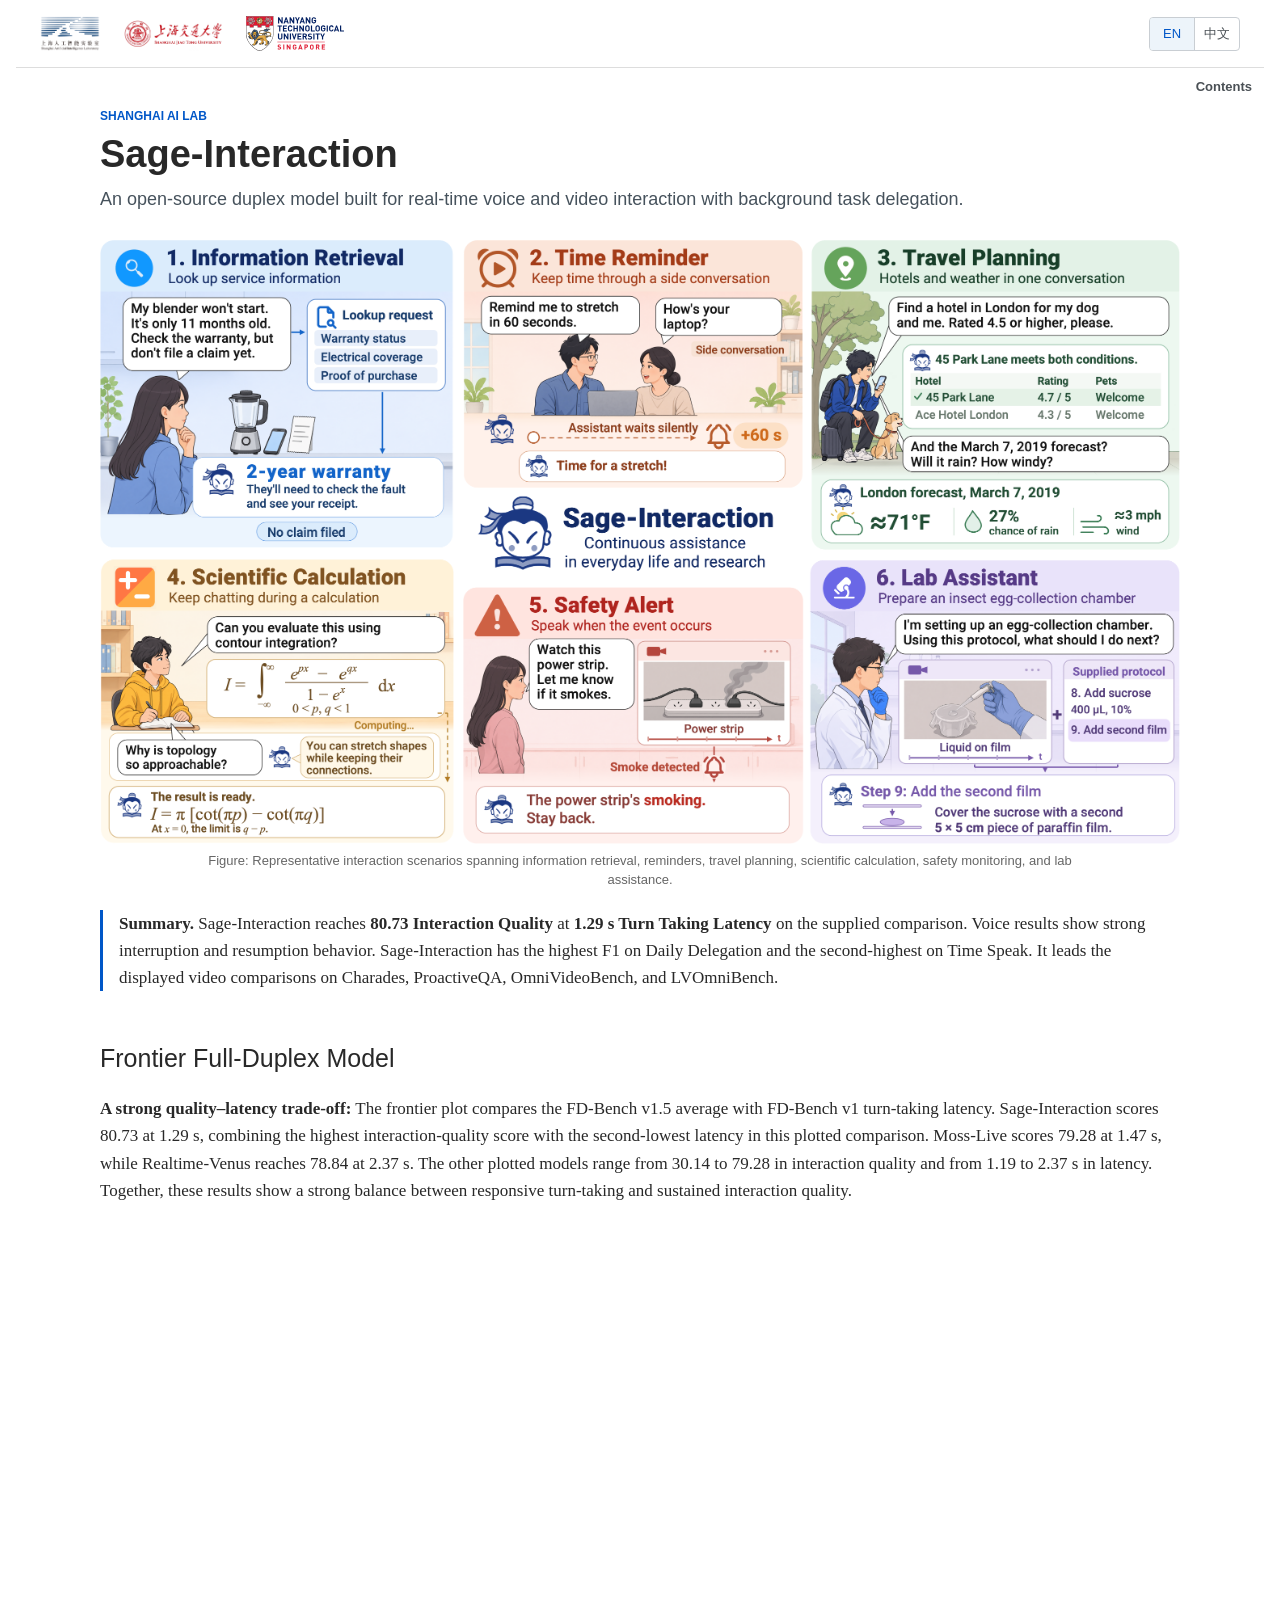
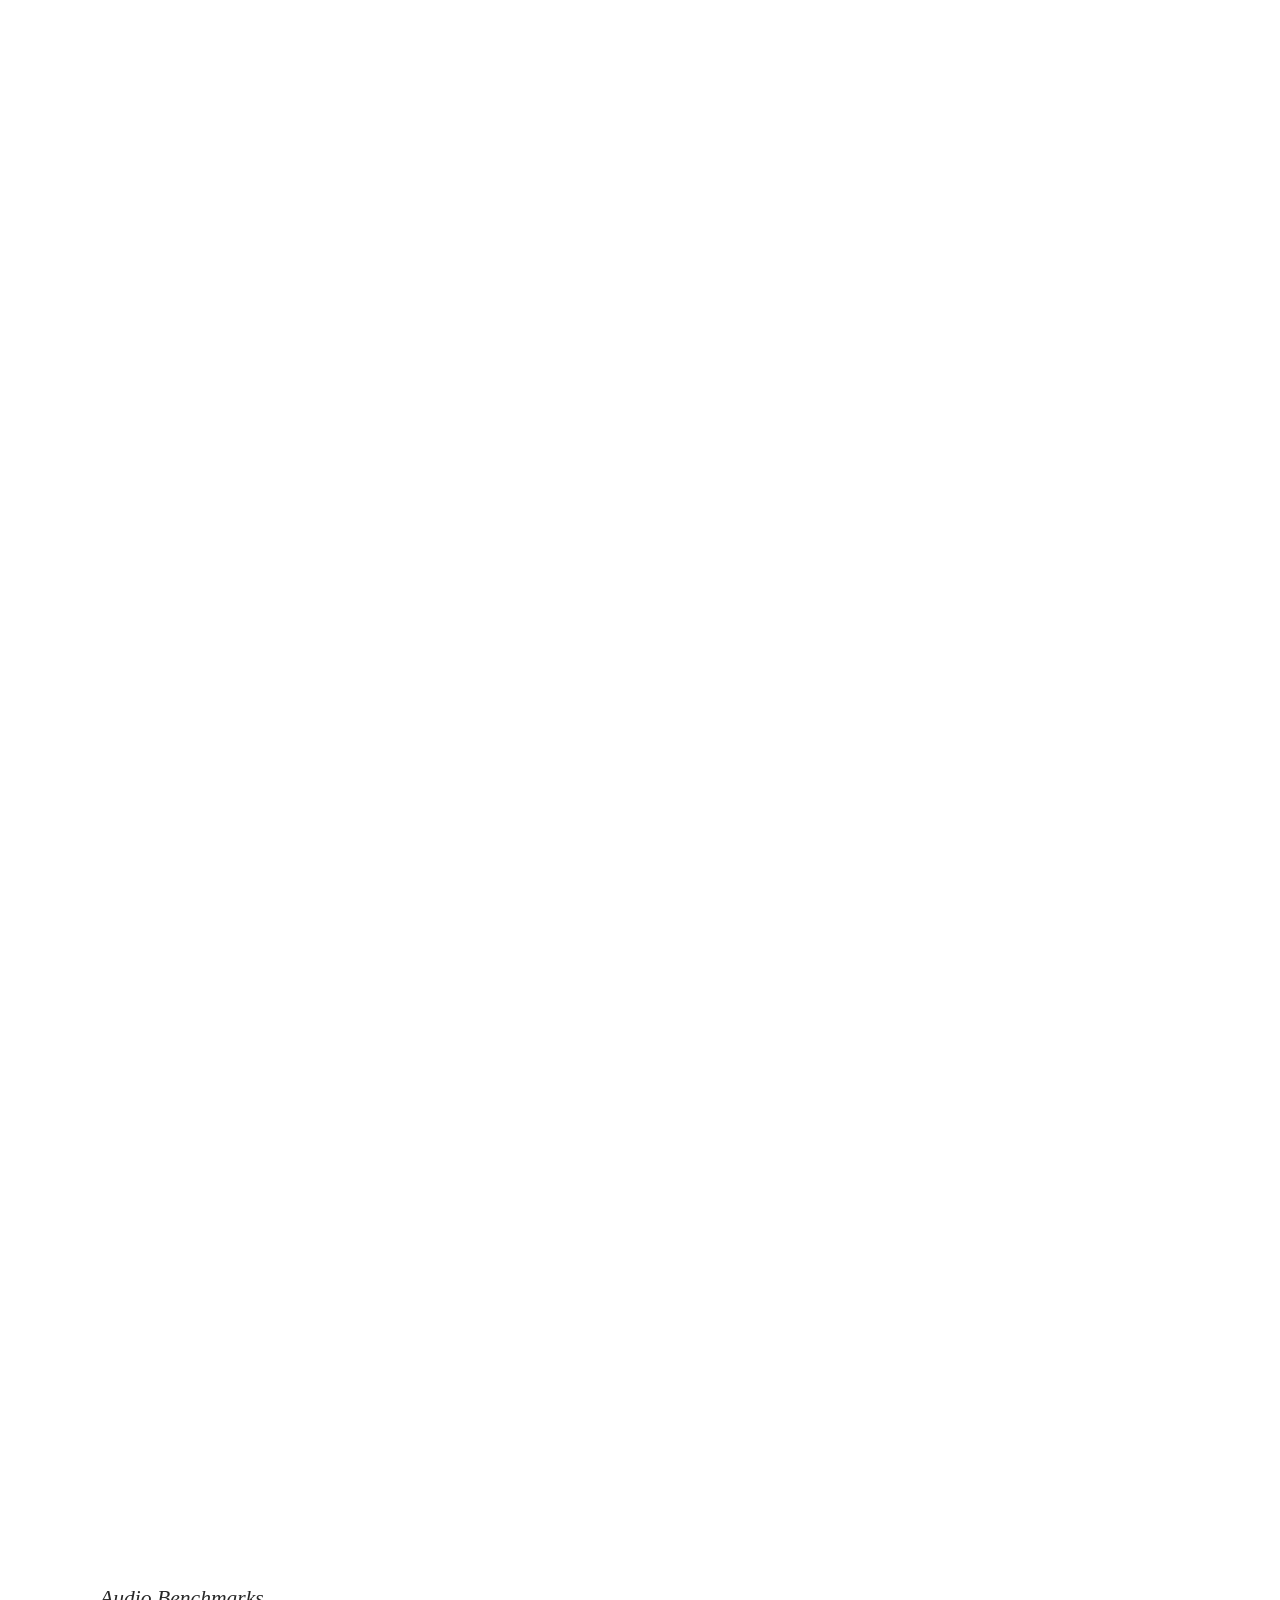
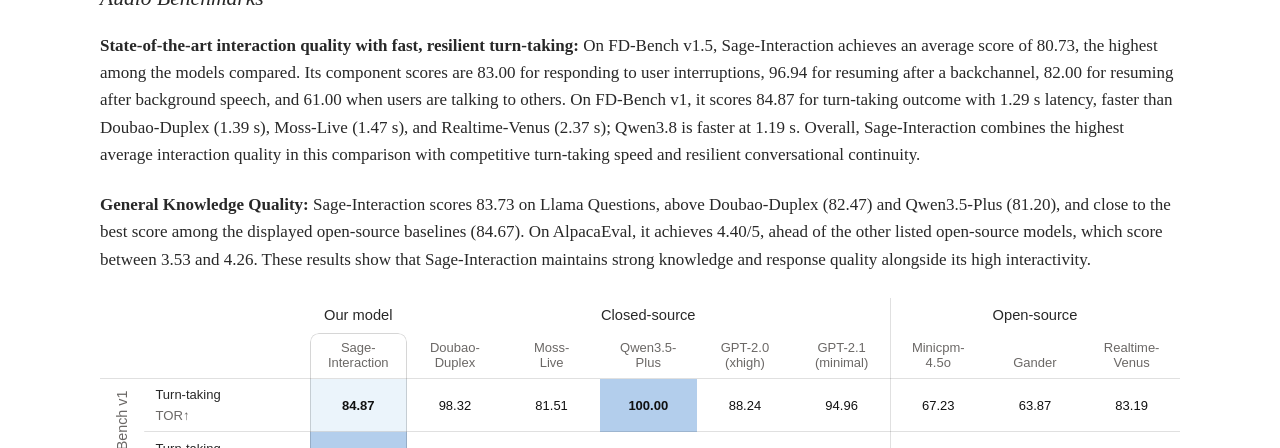
==== commit 36c2858a: "Fix Pages demo video playback" ====
--- a/docs/index.html
+++ b/docs/index.html
@@ -368,10 +368,6 @@
     width: 100%;
     margin: 0 auto 36px;
     padding: 0;
-  }
-  #main.post article.content .demo-item + .demo-item {
-    padding-top: 32px;
-    border-top: 1px solid #d9dddf;
   }
   #main.post article.content .demo-item video {
     display: block;
@@ -1032,18 +1028,8 @@
 <section class="demos-section" aria-labelledby="demos-title">
   <figure class="demo-item" data-owned-figure>
     <p class="demo-description" data-i18n="demo-one-copy">When faced with complex calculations, Sage-Interaction delegates challenging mathematical and scientific tasks to a backend model. It parses the problem without interrupting the user's foreground interaction, then returns the correct answer once the result is available. If the user interrupts, the model can stop speaking proactively and respond to the new request.</p>
-    <video controls playsinline preload="none" data-demo-src="https://github.com/user-attachments/assets/5c4da4f5-a9a6-40ce-aa26-0f734e18f8bc" data-demo-poster="assets/demo_1-poster.jpg" aria-label="Demo 1" data-i18n-attr="aria-label:demo-one"></video>
-    <figcaption data-i18n="demo-one">Demo 1. Complex task delegation</figcaption>
-  </figure>
-  <figure class="demo-item" data-owned-figure>
-    <p class="demo-description" data-i18n="demo-two-copy">In scientific laboratory settings, the model can help researchers design experiments and provide the next procedural steps.</p>
-    <video controls playsinline preload="none" data-demo-src="https://github.com/user-attachments/assets/4bf66cba-deb8-4a90-9668-443e9f493e19" data-demo-poster="assets/demo_2-poster.jpg" aria-label="Demo 2" data-i18n-attr="aria-label:demo-two"></video>
-    <figcaption data-i18n="demo-two">Demo 2. Experiment planning</figcaption>
-  </figure>
-  <figure class="demo-item" data-owned-figure>
-    <p class="demo-description" data-i18n="demo-three-copy">The model can also monitor laboratory safety and issue reminders at appropriate times.</p>
-    <video controls playsinline preload="none" data-demo-src="https://github.com/user-attachments/assets/f8e29f62-af42-41c1-b9b3-24826cd6bc75" data-demo-poster="assets/demo_3-poster.jpg" aria-label="Demo 3" data-i18n-attr="aria-label:demo-three"></video>
-    <figcaption data-i18n="demo-three">Demo 3. Laboratory safety monitoring</figcaption>
+    <video controls playsinline preload="none" data-demo-src="assets/demo_1.mp4" data-demo-poster="assets/demo_1-poster.jpg" aria-label="Complex task delegation demo" data-i18n-attr="aria-label:demo-one"></video>
+    <figcaption data-i18n="demo-one">Complex task delegation</figcaption>
   </figure>
 </section>
 <h2 id="acknowledgments-title" data-i18n="acknowledgments-title">Acknowledgments</h2>
@@ -1053,7 +1039,6 @@
 <h2 id="citation-title" data-i18n="citation-title">Citation</h2>
 <section class="backmatter-section" aria-labelledby="citation-title">
   <div class="citation-block">
-    <p data-i18n="citation-intro">If you use this work, please cite:</p>
     <pre><code id="sage-citation">@misc{sageinteraction2026,
   title        = {Sage-Interaction},
   author       = {Sage-Interaction Team},
@@ -1128,16 +1113,11 @@
       "scope-copy": "本报告沿用页面中的基准测试图表和表格。破折号表示当前对比未提供该项分数，并不代表零分。9B 参数量来自所提供的模型说明，基准测试材料本身未注明此信息。评测样本量、模型版本和推理设置也未提供，因此这里只作描述性呈现，不对统计显著性作出结论。",
       "model-evaluation": "模型评测",
       "demos-title": "演示视频",
-      "demo-one": "演示 1. 复杂任务委托",
+      "demo-one": "复杂任务委托演示",
       "demo-one-copy": "面对复杂计算时，Sage-Interaction 会将数学和科学计算任务委派给后台模型，在不影响前台与用户交互的情况下解析问题，并在返回结果后将正确答案回复给用户。用户进行打断时，模型也可以主动停止回复，并响应用户的新要求。",
-      "demo-two": "演示 2. 实验流程设计",
-      "demo-two-copy": "在科学实验室场景中，模型可以帮助科研人员设计实验，并给出接下来的流程步骤。",
-      "demo-three": "演示 3. 实验室安全监控",
-      "demo-three-copy": "模型还可以监控实验室安全，并在合适的时间发出提醒。",
       "acknowledgments-title": "致谢",
       "acknowledgments-copy": "感谢 <a href=\"https://github.com/OpenBMB/MiniCPM-V\" target=\"_blank\" rel=\"noopener noreferrer\">MiniCPM-o 4.5</a> 团队开源模型，感谢 <a href=\"https://github.com/jd-opensource/JoyAI-VL-Interaction\" target=\"_blank\" rel=\"noopener noreferrer\">JoyAI-VL-Interaction</a> 团队开源数据。我们还要感谢支持 Sage-Interaction 模型及相关数据集开发工作的同事与合作者。",
-      "citation-title": "引用",
-      "citation-intro": "如果您使用了本项目，请引用："
+      "citation-title": "引用"
     };
     const buttons = Array.from(document.querySelectorAll("[data-language]"));
     const languageFrame = document.querySelector("#model-evaluation iframe");
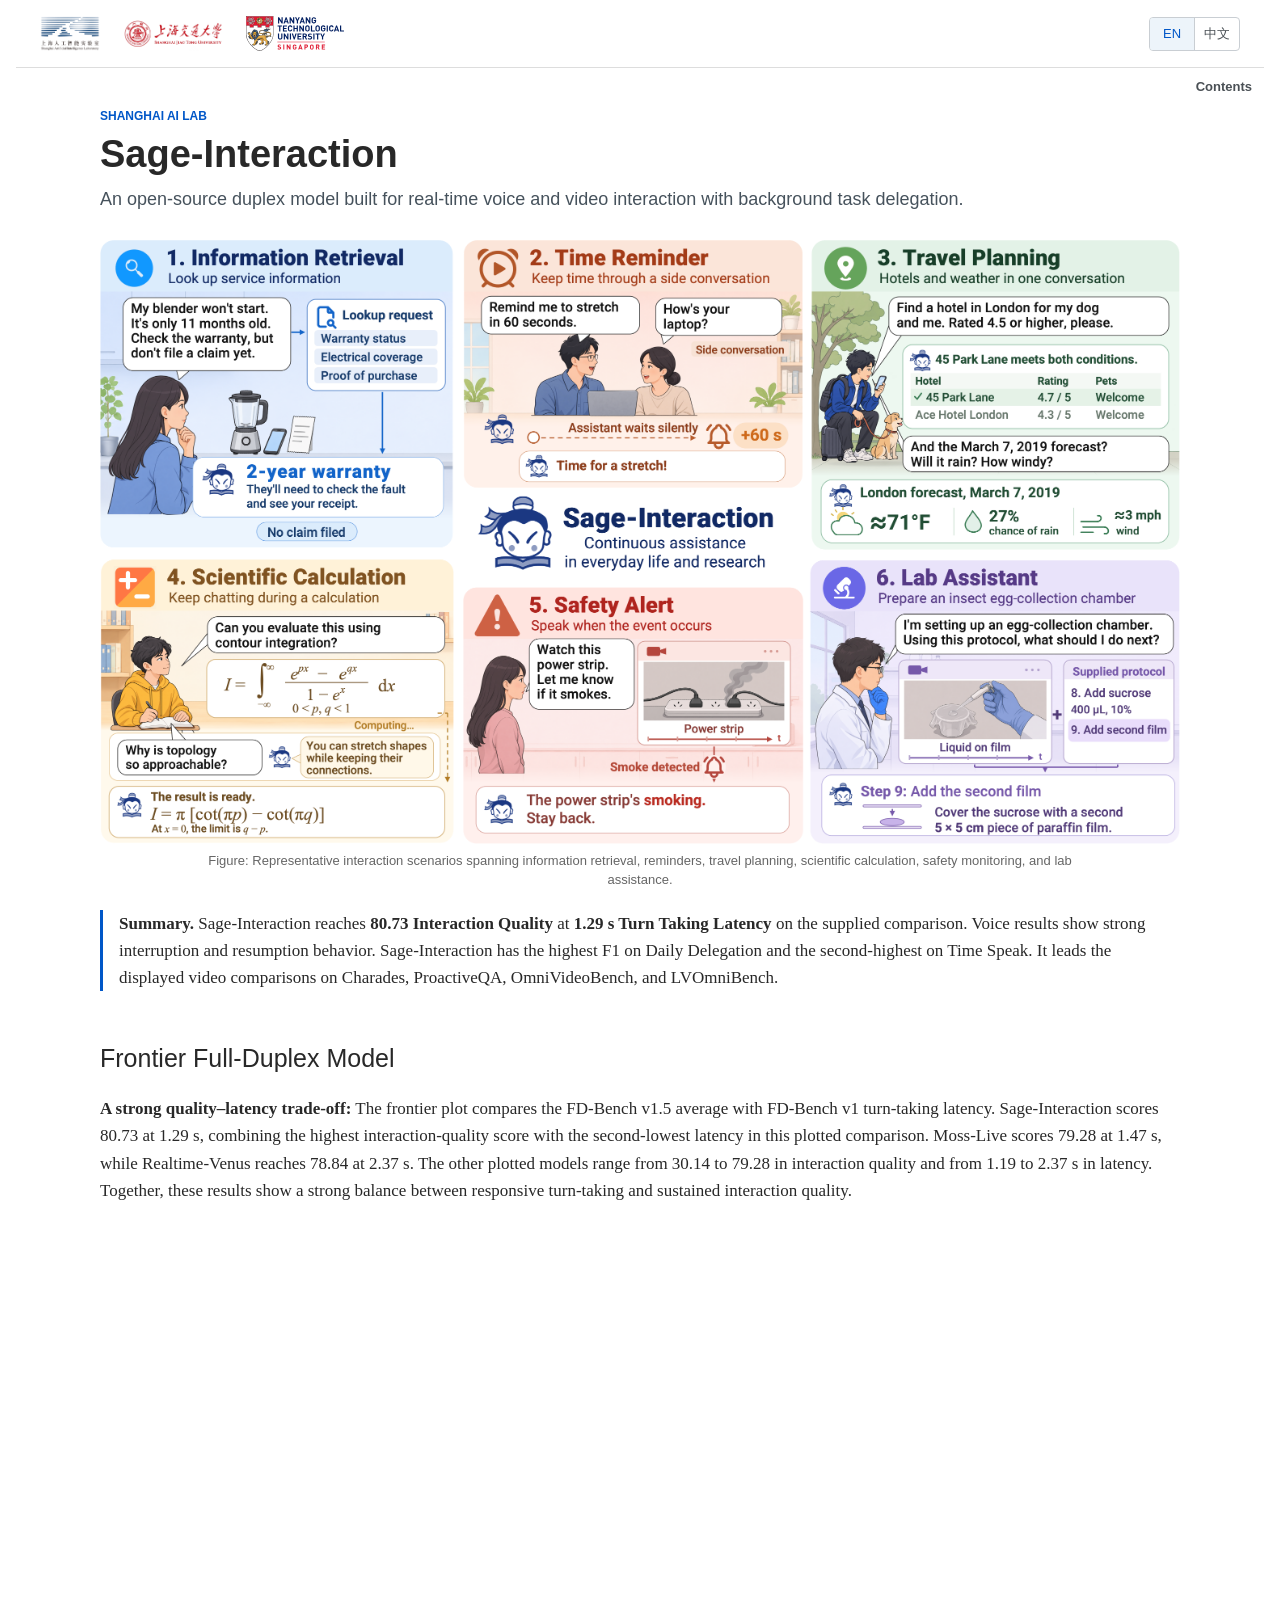
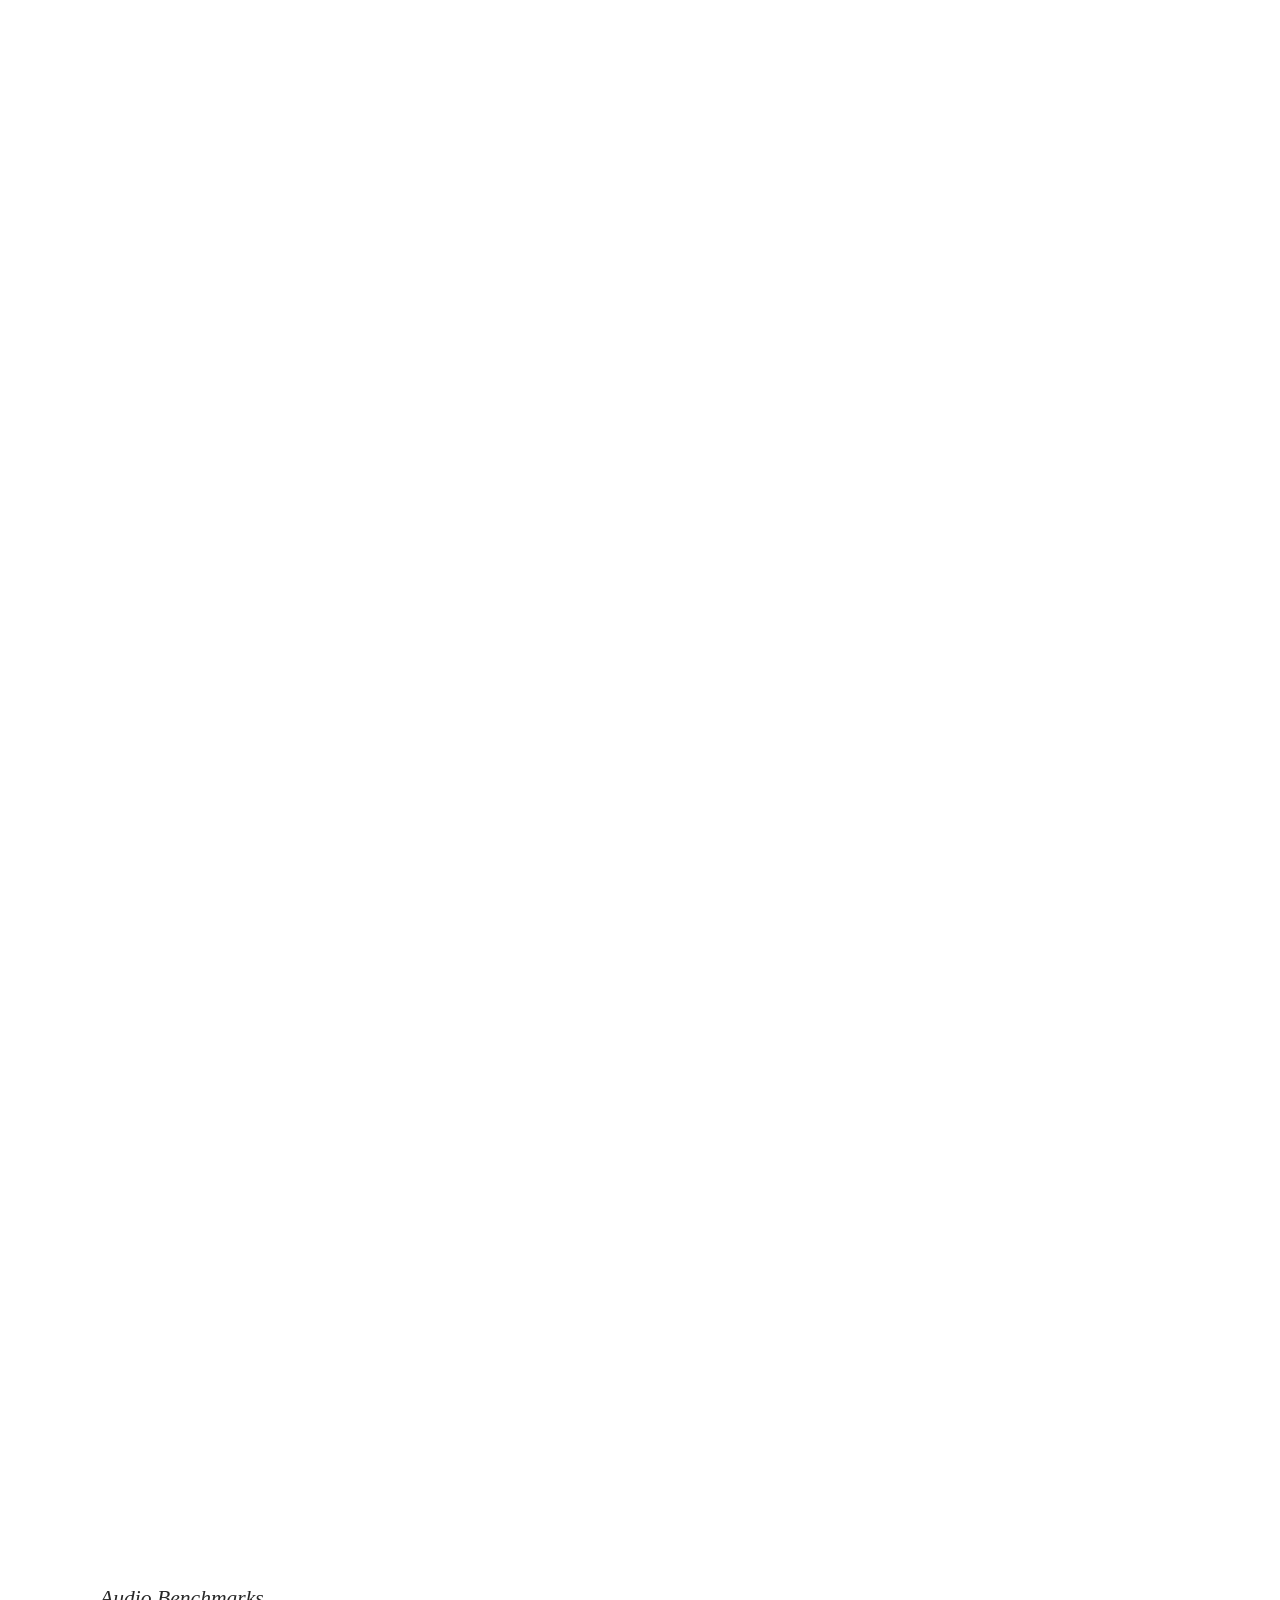
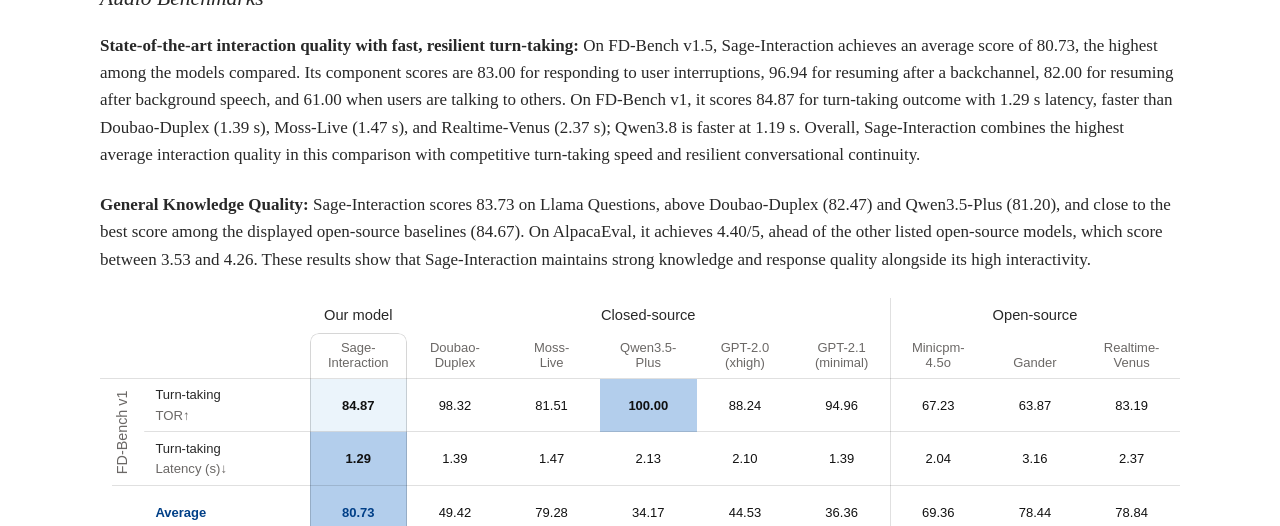
==== commit fa0e89d6: "Update project documentation and Pages deployment" ====
--- a/docs/index.html
+++ b/docs/index.html
@@ -1034,7 +1034,8 @@
 </section>
 <h2 id="acknowledgments-title" data-i18n="acknowledgments-title">Acknowledgments</h2>
 <section class="backmatter-section" aria-labelledby="acknowledgments-title">
-  <p class="backmatter-copy" data-i18n-html="acknowledgments-copy">We thank the <a href="https://github.com/OpenBMB/MiniCPM-V" target="_blank" rel="noopener noreferrer">MiniCPM-o 4.5</a> team for open-sourcing their model, and the <a href="https://github.com/jd-opensource/JoyAI-VL-Interaction" target="_blank" rel="noopener noreferrer">JoyAI-VL-Interaction</a> team for open-sourcing their data. We also thank our colleagues and collaborators who supported the development of Sage-Interaction and its associated datasets.</p>
+  <p class="backmatter-copy" data-i18n="acknowledgments-support">This work was supported by the Shanghai Artificial Intelligence Laboratory.</p>
+  <p class="backmatter-copy" data-i18n-html="acknowledgments-copy">We are especially grateful to the developers and maintainers of <a href="https://github.com/OpenBMB/MiniCPM-V" target="_blank" rel="noopener noreferrer">MiniCPM-o 4.5</a>, <a href="https://github.com/QwenLM/Qwen3-TTS" target="_blank" rel="noopener noreferrer">Qwen3-TTS</a>, <a href="https://github.com/QwenLM/Qwen3-ASR" target="_blank" rel="noopener noreferrer">Qwen3-ASR</a>, <a href="https://github.com/openai/whisper" target="_blank" rel="noopener noreferrer">Whisper</a>, and <a href="https://huggingface.co/deepseek-ai/DeepSeek-V4.1-Flash" target="_blank" rel="noopener noreferrer">DeepSeek-V4.1-Flash</a> for sharing models and tools that were essential to this work. We thank the <a href="https://github.com/jd-opensource/JoyAI-VL-Interaction" target="_blank" rel="noopener noreferrer">JoyAI-VL-Interaction</a> team for open-sourcing their data. We also thank our colleagues and collaborators who supported the development of Sage-Interaction and its associated datasets.</p>
 </section>
 <h2 id="citation-title" data-i18n="citation-title">Citation</h2>
 <section class="backmatter-section" aria-labelledby="citation-title">
@@ -1116,7 +1117,8 @@
       "demo-one": "复杂任务委托演示",
       "demo-one-copy": "面对复杂计算时，Sage-Interaction 会将数学和科学计算任务委派给后台模型，在不影响前台与用户交互的情况下解析问题，并在返回结果后将正确答案回复给用户。用户进行打断时，模型也可以主动停止回复，并响应用户的新要求。",
       "acknowledgments-title": "致谢",
-      "acknowledgments-copy": "感谢 <a href=\"https://github.com/OpenBMB/MiniCPM-V\" target=\"_blank\" rel=\"noopener noreferrer\">MiniCPM-o 4.5</a> 团队开源模型，感谢 <a href=\"https://github.com/jd-opensource/JoyAI-VL-Interaction\" target=\"_blank\" rel=\"noopener noreferrer\">JoyAI-VL-Interaction</a> 团队开源数据。我们还要感谢支持 Sage-Interaction 模型及相关数据集开发工作的同事与合作者。",
+      "acknowledgments-support": "本研究得到上海人工智能实验室的支持。",
+      "acknowledgments-copy": "特别感谢 <a href=\"https://github.com/OpenBMB/MiniCPM-V\" target=\"_blank\" rel=\"noopener noreferrer\">MiniCPM-o 4.5</a>、<a href=\"https://github.com/QwenLM/Qwen3-TTS\" target=\"_blank\" rel=\"noopener noreferrer\">Qwen3-TTS</a>、<a href=\"https://github.com/QwenLM/Qwen3-ASR\" target=\"_blank\" rel=\"noopener noreferrer\">Qwen3-ASR</a>、<a href=\"https://github.com/openai/whisper\" target=\"_blank\" rel=\"noopener noreferrer\">Whisper</a> 和 <a href=\"https://huggingface.co/deepseek-ai/DeepSeek-V4.1-Flash\" target=\"_blank\" rel=\"noopener noreferrer\">DeepSeek-V4.1-Flash</a> 的开发者与维护者，他们开放的模型和工具为本研究提供了重要支持。感谢 <a href=\"https://github.com/jd-opensource/JoyAI-VL-Interaction\" target=\"_blank\" rel=\"noopener noreferrer\">JoyAI-VL-Interaction</a> 团队开源数据。我们还要感谢支持 Sage-Interaction 模型及相关数据集开发工作的同事与合作者。",
       "citation-title": "引用"
     };
     const buttons = Array.from(document.querySelectorAll("[data-language]"));
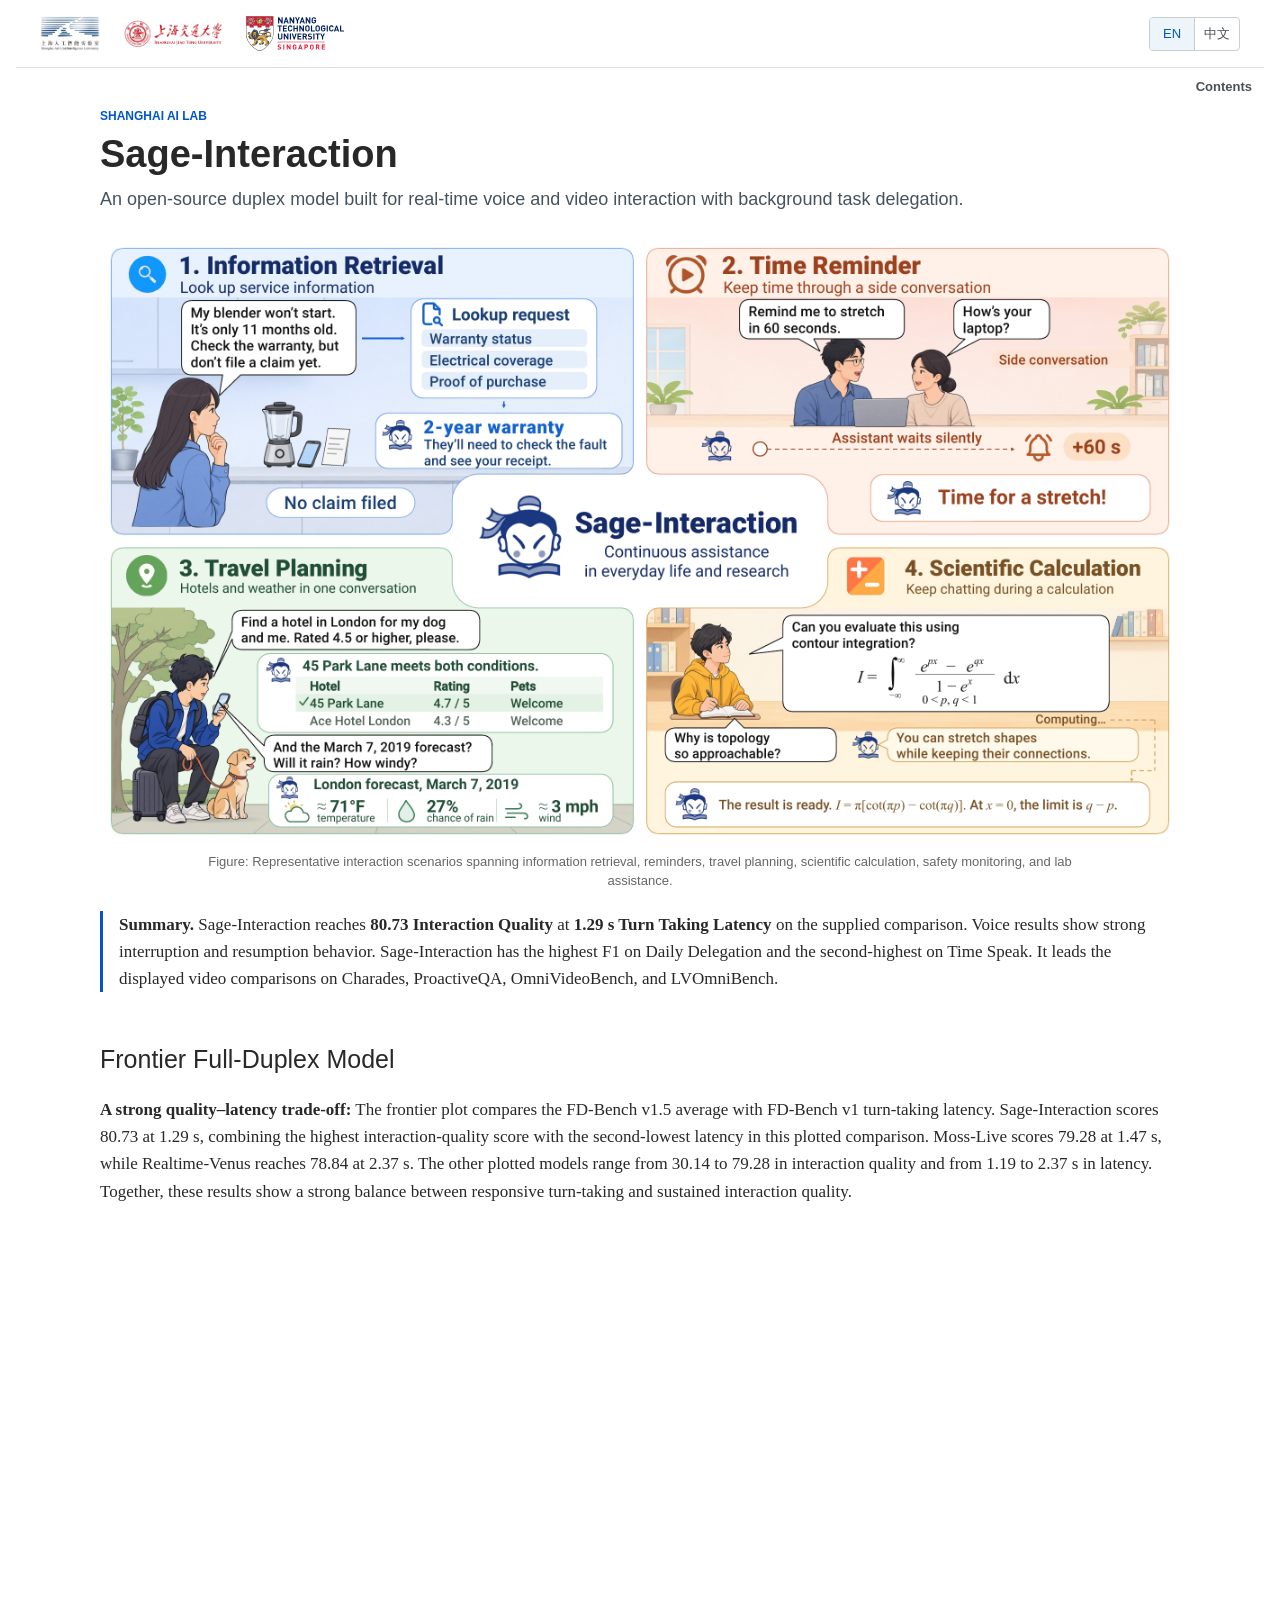
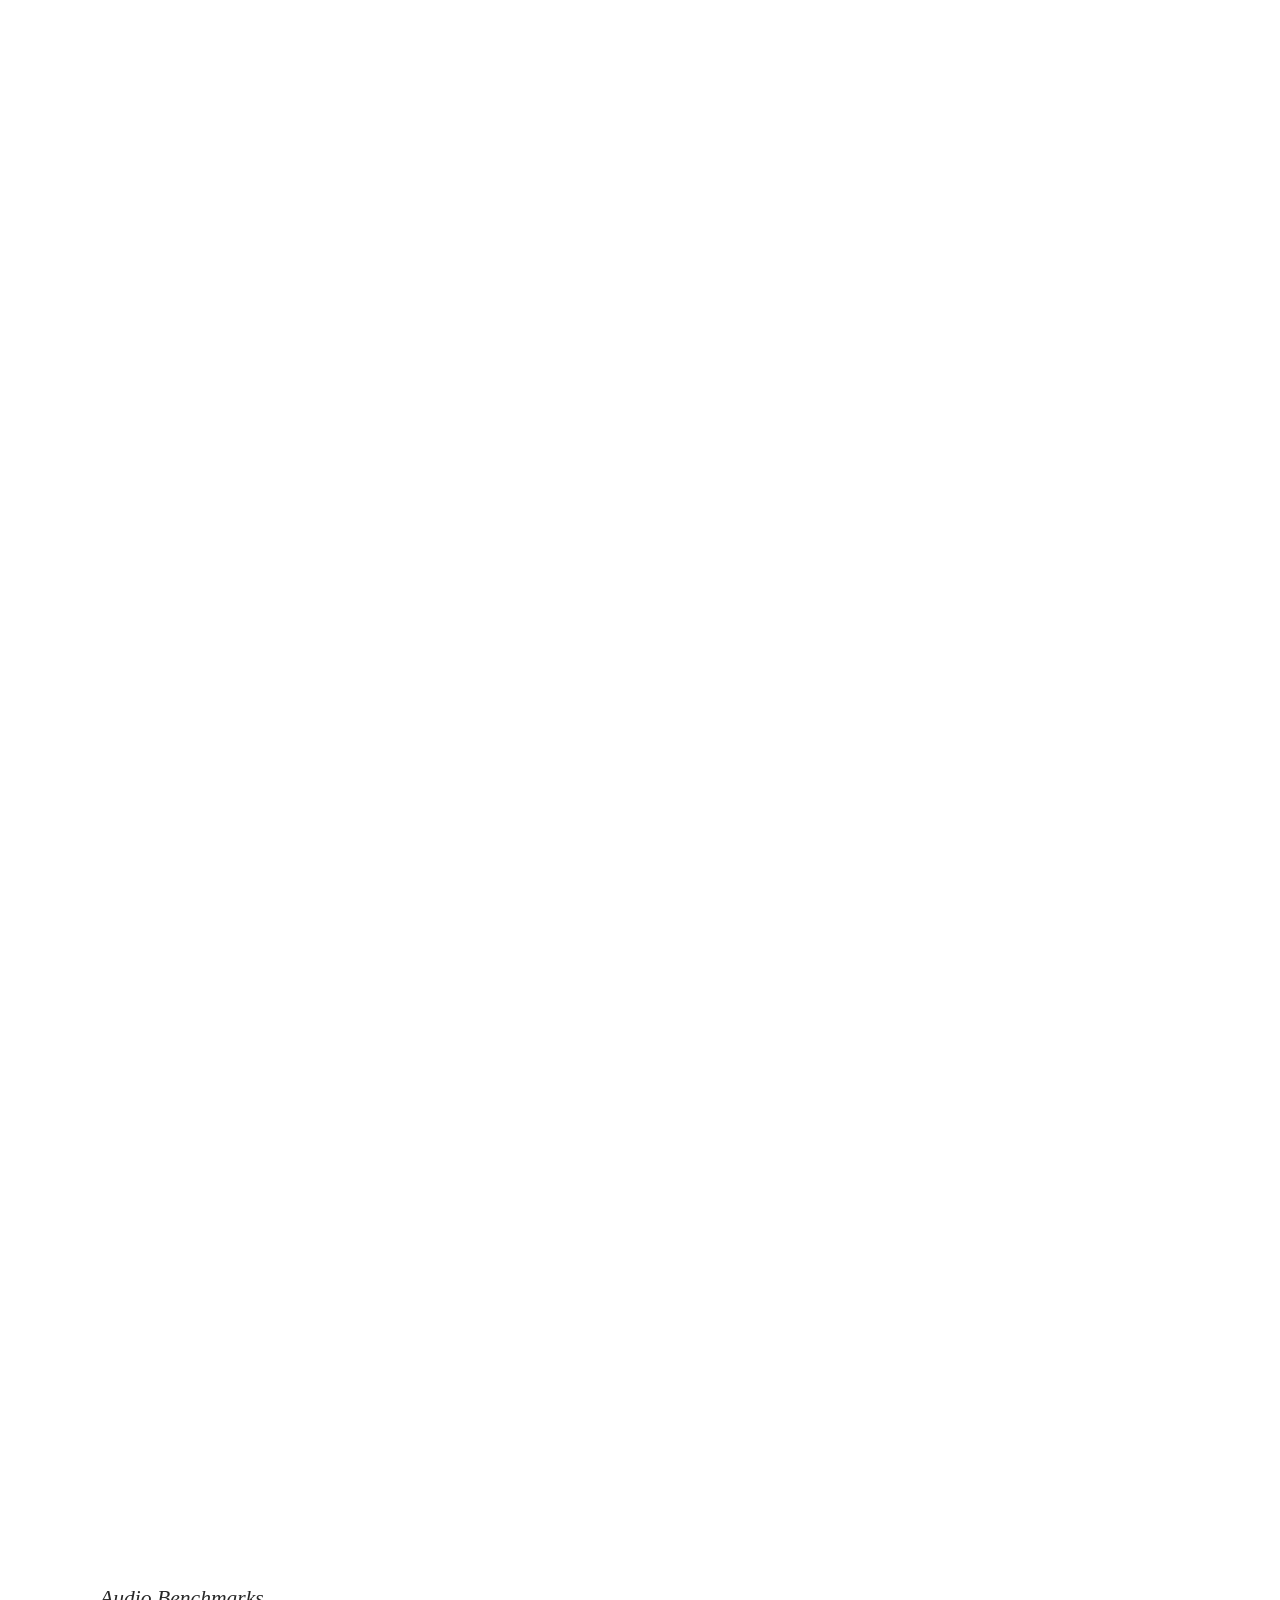
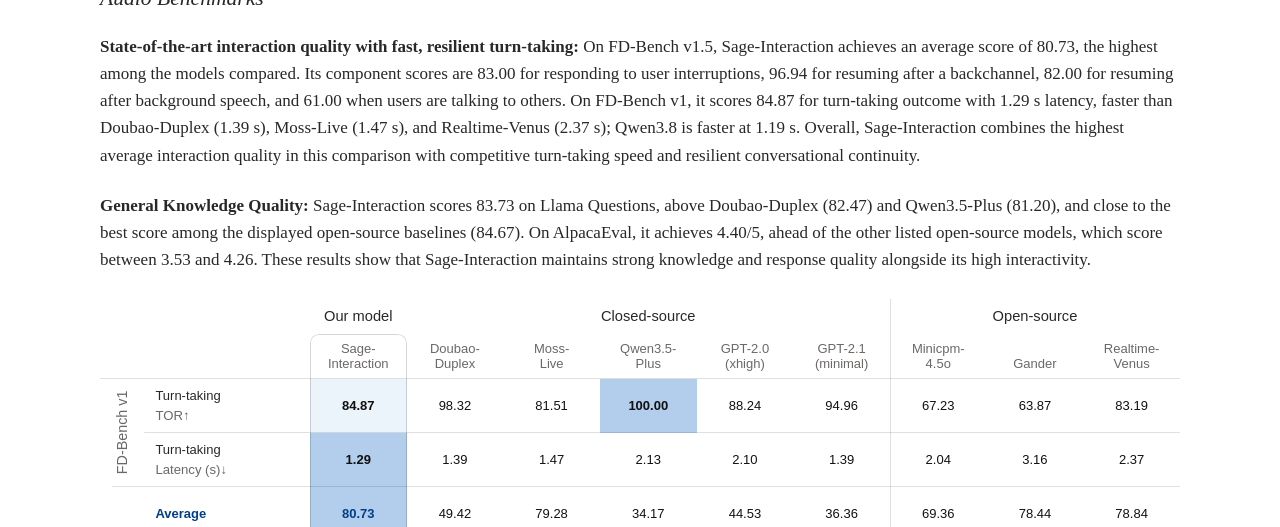
==== commit 2c2cb2b1: "Align acknowledgments and update the Pages overview image" ====
--- a/docs/index.html
+++ b/docs/index.html
@@ -553,11 +553,11 @@
   <h1>Sage-Interaction</h1>
   <p class="report-dek" data-i18n="dek">An open-source duplex model built for real-time voice and video interaction with background task delegation.</p>
   <figure class="technical-report-figure">
-    <img data-report-image width="3200" height="1801" alt="Six illustrated Sage-Interaction scenarios: information retrieval, timed reminders during a side conversation, travel planning, scientific calculation, safety alerts, and laboratory assistance." data-i18n-attr="alt:image-alt">
+    <img data-report-image width="2400" height="1350" alt="Six illustrated Sage-Interaction scenarios: information retrieval, timed reminders during a side conversation, travel planning, scientific calculation, safety alerts, and laboratory assistance." data-i18n-attr="alt:image-alt">
     <figcaption data-i18n="image-caption">Representative interaction scenarios spanning information retrieval, reminders, travel planning, scientific calculation, safety monitoring, and lab assistance.</figcaption>
   </figure>
   <script>
-    document.querySelector("[data-report-image]").src = new URL("assets/sage-overview.png", window.location.href).href;
+    document.querySelector("[data-report-image]").src = new URL("assets/sage-overview.png?v=6022dcbd", window.location.href).href;
   </script>
   <p class="technical-report-summary" data-i18n-html="summary"><strong>Summary.</strong> Sage-Interaction reaches <strong>80.73 Interaction Quality</strong> at <strong>1.29 s Turn Taking Latency</strong> on the supplied comparison. Voice results show strong interruption and resumption behavior. Sage-Interaction has the highest F1 on Daily Delegation and the second-highest on Time Speak. It leads the displayed video comparisons on Charades, ProactiveQA, OmniVideoBench, and LVOmniBench.</p>
 </section>
@@ -1035,7 +1035,7 @@
 <h2 id="acknowledgments-title" data-i18n="acknowledgments-title">Acknowledgments</h2>
 <section class="backmatter-section" aria-labelledby="acknowledgments-title">
   <p class="backmatter-copy" data-i18n="acknowledgments-support">This work was supported by the Shanghai Artificial Intelligence Laboratory.</p>
-  <p class="backmatter-copy" data-i18n-html="acknowledgments-copy">We are especially grateful to the developers and maintainers of <a href="https://github.com/OpenBMB/MiniCPM-V" target="_blank" rel="noopener noreferrer">MiniCPM-o 4.5</a>, <a href="https://github.com/QwenLM/Qwen3-TTS" target="_blank" rel="noopener noreferrer">Qwen3-TTS</a>, <a href="https://github.com/QwenLM/Qwen3-ASR" target="_blank" rel="noopener noreferrer">Qwen3-ASR</a>, <a href="https://github.com/openai/whisper" target="_blank" rel="noopener noreferrer">Whisper</a>, and <a href="https://huggingface.co/deepseek-ai/DeepSeek-V4.1-Flash" target="_blank" rel="noopener noreferrer">DeepSeek-V4.1-Flash</a> for sharing models and tools that were essential to this work. We thank the <a href="https://github.com/jd-opensource/JoyAI-VL-Interaction" target="_blank" rel="noopener noreferrer">JoyAI-VL-Interaction</a> team for open-sourcing their data. We also thank our colleagues and collaborators who supported the development of Sage-Interaction and its associated datasets.</p>
+  <p class="backmatter-copy" data-i18n-html="acknowledgments-copy">We are especially grateful to the developers and maintainers of <a href="https://github.com/OpenBMB/MiniCPM-V" target="_blank" rel="noopener noreferrer">MiniCPM-o 4.5</a>, <a href="https://github.com/QwenLM/Qwen3-TTS" target="_blank" rel="noopener noreferrer">Qwen3-TTS</a>, <a href="https://github.com/QwenLM/Qwen3-ASR" target="_blank" rel="noopener noreferrer">Qwen3-ASR</a>, <a href="https://github.com/openai/whisper" target="_blank" rel="noopener noreferrer">Whisper</a>, <a href="https://huggingface.co/deepseek-ai/DeepSeek-V4.1-Flash" target="_blank" rel="noopener noreferrer">DeepSeek-V4.1-Flash</a>, and <a href="https://github.com/jd-opensource/JoyAI-VL-Interaction" target="_blank" rel="noopener noreferrer">JoyAI-VL-Interaction</a>, among others, for sharing models, tools, and other resources that supported this work. We also thank our colleagues and collaborators who supported the development of Sage-Interaction and its associated datasets.</p>
 </section>
 <h2 id="citation-title" data-i18n="citation-title">Citation</h2>
 <section class="backmatter-section" aria-labelledby="citation-title">
@@ -1118,7 +1118,7 @@
       "demo-one-copy": "面对复杂计算时，Sage-Interaction 会将数学和科学计算任务委派给后台模型，在不影响前台与用户交互的情况下解析问题，并在返回结果后将正确答案回复给用户。用户进行打断时，模型也可以主动停止回复，并响应用户的新要求。",
       "acknowledgments-title": "致谢",
       "acknowledgments-support": "本研究得到上海人工智能实验室的支持。",
-      "acknowledgments-copy": "特别感谢 <a href=\"https://github.com/OpenBMB/MiniCPM-V\" target=\"_blank\" rel=\"noopener noreferrer\">MiniCPM-o 4.5</a>、<a href=\"https://github.com/QwenLM/Qwen3-TTS\" target=\"_blank\" rel=\"noopener noreferrer\">Qwen3-TTS</a>、<a href=\"https://github.com/QwenLM/Qwen3-ASR\" target=\"_blank\" rel=\"noopener noreferrer\">Qwen3-ASR</a>、<a href=\"https://github.com/openai/whisper\" target=\"_blank\" rel=\"noopener noreferrer\">Whisper</a> 和 <a href=\"https://huggingface.co/deepseek-ai/DeepSeek-V4.1-Flash\" target=\"_blank\" rel=\"noopener noreferrer\">DeepSeek-V4.1-Flash</a> 的开发者与维护者，他们开放的模型和工具为本研究提供了重要支持。感谢 <a href=\"https://github.com/jd-opensource/JoyAI-VL-Interaction\" target=\"_blank\" rel=\"noopener noreferrer\">JoyAI-VL-Interaction</a> 团队开源数据。我们还要感谢支持 Sage-Interaction 模型及相关数据集开发工作的同事与合作者。",
+      "acknowledgments-copy": "特别感谢 <a href=\"https://github.com/OpenBMB/MiniCPM-V\" target=\"_blank\" rel=\"noopener noreferrer\">MiniCPM-o 4.5</a>、<a href=\"https://github.com/QwenLM/Qwen3-TTS\" target=\"_blank\" rel=\"noopener noreferrer\">Qwen3-TTS</a>、<a href=\"https://github.com/QwenLM/Qwen3-ASR\" target=\"_blank\" rel=\"noopener noreferrer\">Qwen3-ASR</a>、<a href=\"https://github.com/openai/whisper\" target=\"_blank\" rel=\"noopener noreferrer\">Whisper</a>、<a href=\"https://huggingface.co/deepseek-ai/DeepSeek-V4.1-Flash\" target=\"_blank\" rel=\"noopener noreferrer\">DeepSeek-V4.1-Flash</a> 和 <a href=\"https://github.com/jd-opensource/JoyAI-VL-Interaction\" target=\"_blank\" rel=\"noopener noreferrer\">JoyAI-VL-Interaction</a> 等开源项目的开发者与维护者。他们分享的模型、工具及其他资源为本研究提供了重要支持。我们还要感谢支持 Sage-Interaction 模型及相关数据集开发工作的同事与合作者。",
       "citation-title": "引用"
     };
     const buttons = Array.from(document.querySelectorAll("[data-language]"));
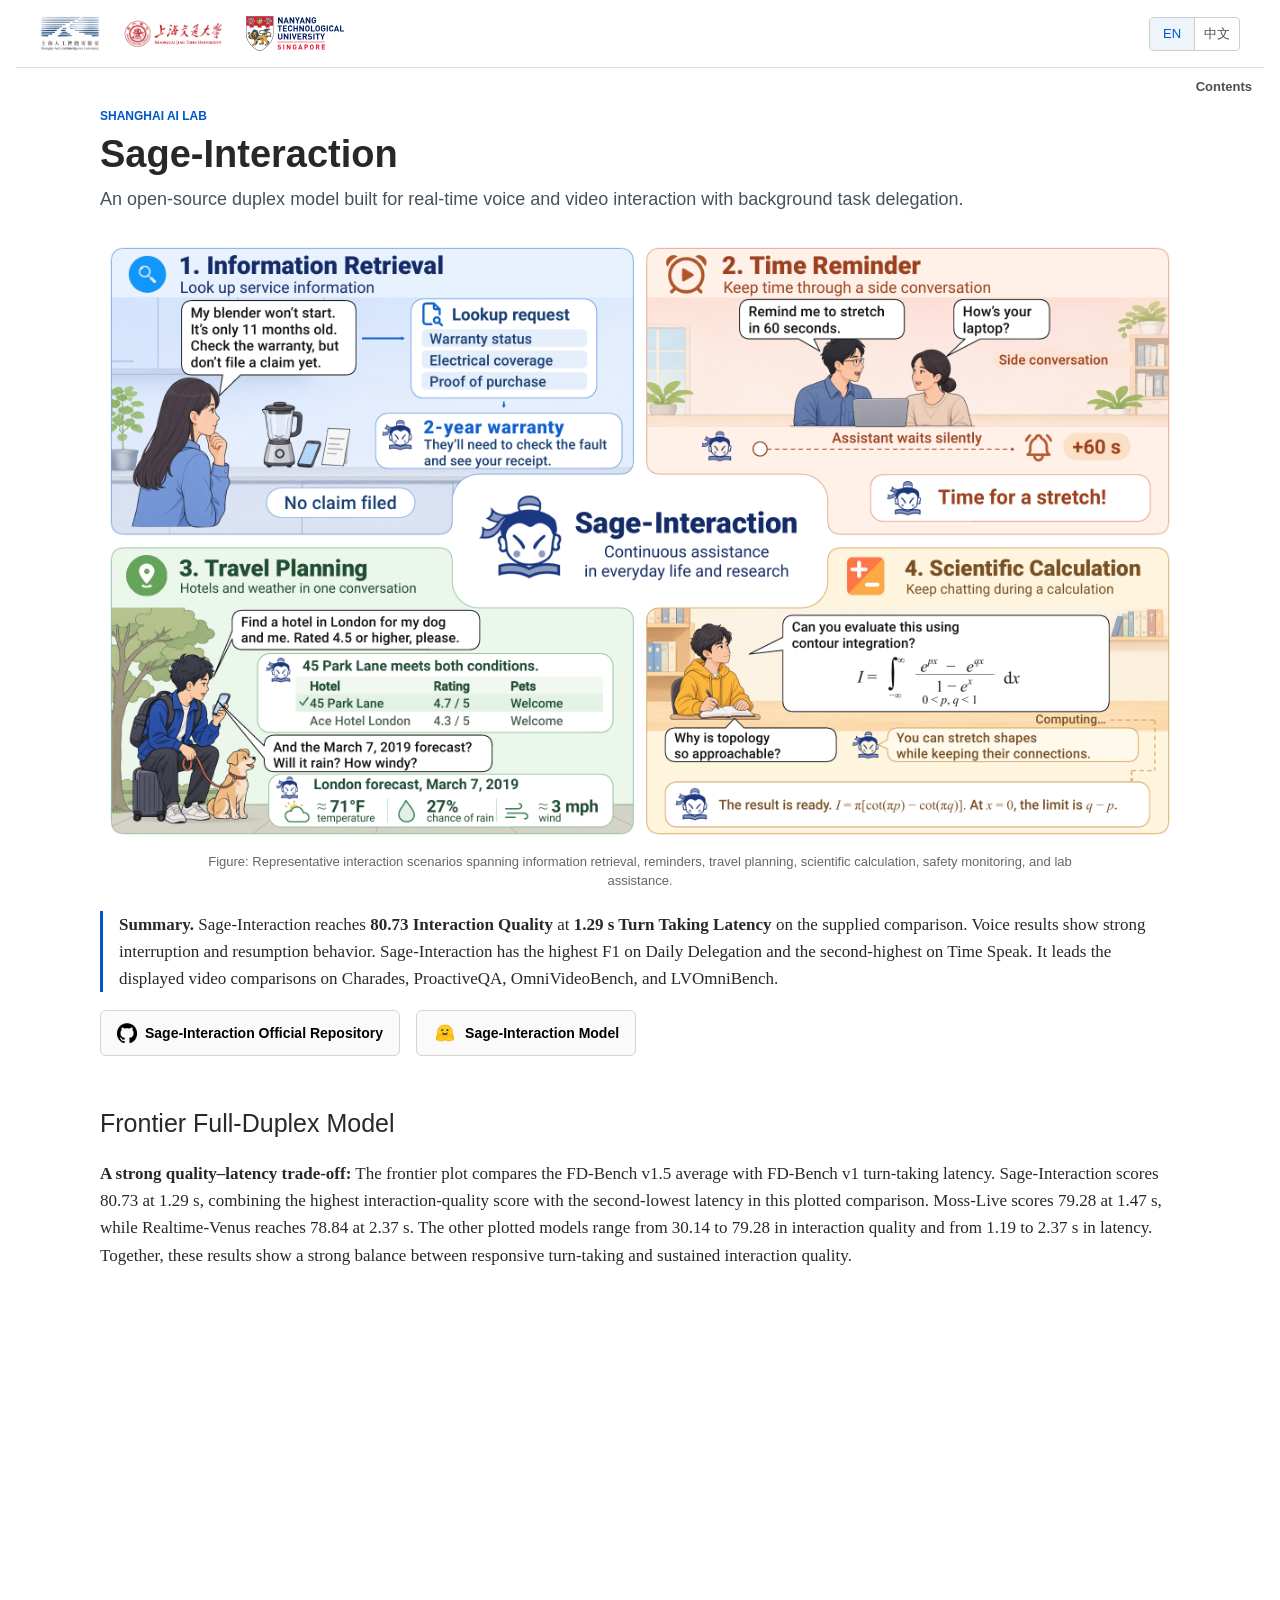
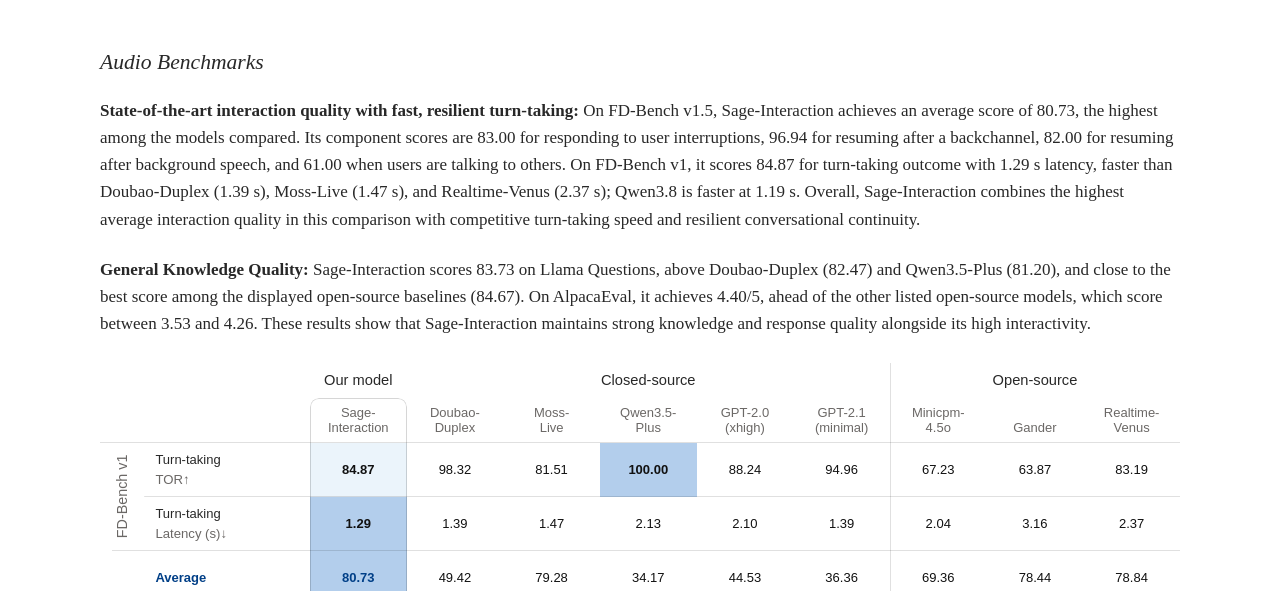
==== commit 93a827ad: "Add project resource buttons and align citations" ====
--- a/docs/index.html
+++ b/docs/index.html
@@ -445,6 +445,49 @@
     margin: 0 0 22px;
     color: #46525c;
     font: 18px/1.5 var(--font-sans);
+  }
+  #main.post article.content .report-links {
+    display: flex;
+    flex-wrap: wrap;
+    gap: 12px 16px;
+    margin: 18px 0 0;
+    font: 14px/1.5 var(--font-sans);
+  }
+  #main.post article.content .report-links a {
+    display: inline-flex;
+    align-items: center;
+    gap: 8px;
+    padding: 10px 16px;
+    border: 1px solid #d4d4d4;
+    border-radius: 6px;
+    background: #fafafa;
+    color: #000;
+    font-weight: 600;
+    text-decoration: none;
+    transition: border-color .2s ease, background-color .2s ease, transform .2s ease;
+  }
+  #main.post article.content .report-links a:hover,
+  #main.post article.content .report-links a:focus-visible {
+    border-color: #888;
+    background: #fff;
+    color: #000;
+    text-decoration: none;
+    transform: translateY(-1px);
+  }
+  #main.post article.content .report-link-icon {
+    display: block;
+    width: 20px;
+    height: 20px;
+    flex: 0 0 20px;
+    object-fit: contain;
+  }
+  #main.post article.content .report-link-icon-github {
+    filter: brightness(0);
+  }
+  #main.post article.content .report-link-icon-huggingface {
+    width: 24px;
+    height: 24px;
+    flex-basis: 24px;
   }
   #main.post article.content .technical-report-figure {
     width: min(1080px, calc(100vw - 32px));
@@ -560,6 +603,10 @@
     document.querySelector("[data-report-image]").src = new URL("assets/sage-overview.png?v=6022dcbd", window.location.href).href;
   </script>
   <p class="technical-report-summary" data-i18n-html="summary"><strong>Summary.</strong> Sage-Interaction reaches <strong>80.73 Interaction Quality</strong> at <strong>1.29 s Turn Taking Latency</strong> on the supplied comparison. Voice results show strong interruption and resumption behavior. Sage-Interaction has the highest F1 on Daily Delegation and the second-highest on Time Speak. It leads the displayed video comparisons on Charades, ProactiveQA, OmniVideoBench, and LVOmniBench.</p>
+  <nav class="report-links" aria-label="Project links">
+    <a href="https://github.com/InternLM/Sage-Interaction" target="_blank" rel="noopener noreferrer"><img class="report-link-icon report-link-icon-github" src="assets/github-mark-white.png" alt=""><span>Sage-Interaction Official Repository</span></a>
+    <a href="https://huggingface.co/internlm/Sage-Interaction" target="_blank" rel="noopener noreferrer"><img class="report-link-icon report-link-icon-huggingface" src="assets/hf-logo.png" alt=""><span>Sage-Interaction Model</span></a>
+  </nav>
 </section>
 <h2 id="frontier" data-i18n="frontier-title">Frontier Full-Duplex Model</h2>
 <div class="report-narrative">
@@ -1040,11 +1087,11 @@
 <h2 id="citation-title" data-i18n="citation-title">Citation</h2>
 <section class="backmatter-section" aria-labelledby="citation-title">
   <div class="citation-block">
-    <pre><code id="sage-citation">@misc{sageinteraction2026,
-  title        = {Sage-Interaction},
-  author       = {Sage-Interaction Team},
-  year         = {2026},
-  note         = {Technical report}
+    <pre><code id="sage-citation">@misc{sage_interaction,
+  title = {Sage-Interaction: An Omni Interaction Model with Agentic Task Delegation},
+  author= {Sage-Interaction Team},
+  year = {2026},
+  url = {https://github.com/InternLM/Sage-Interaction}
 }</code></pre>
   </div>
 </section>
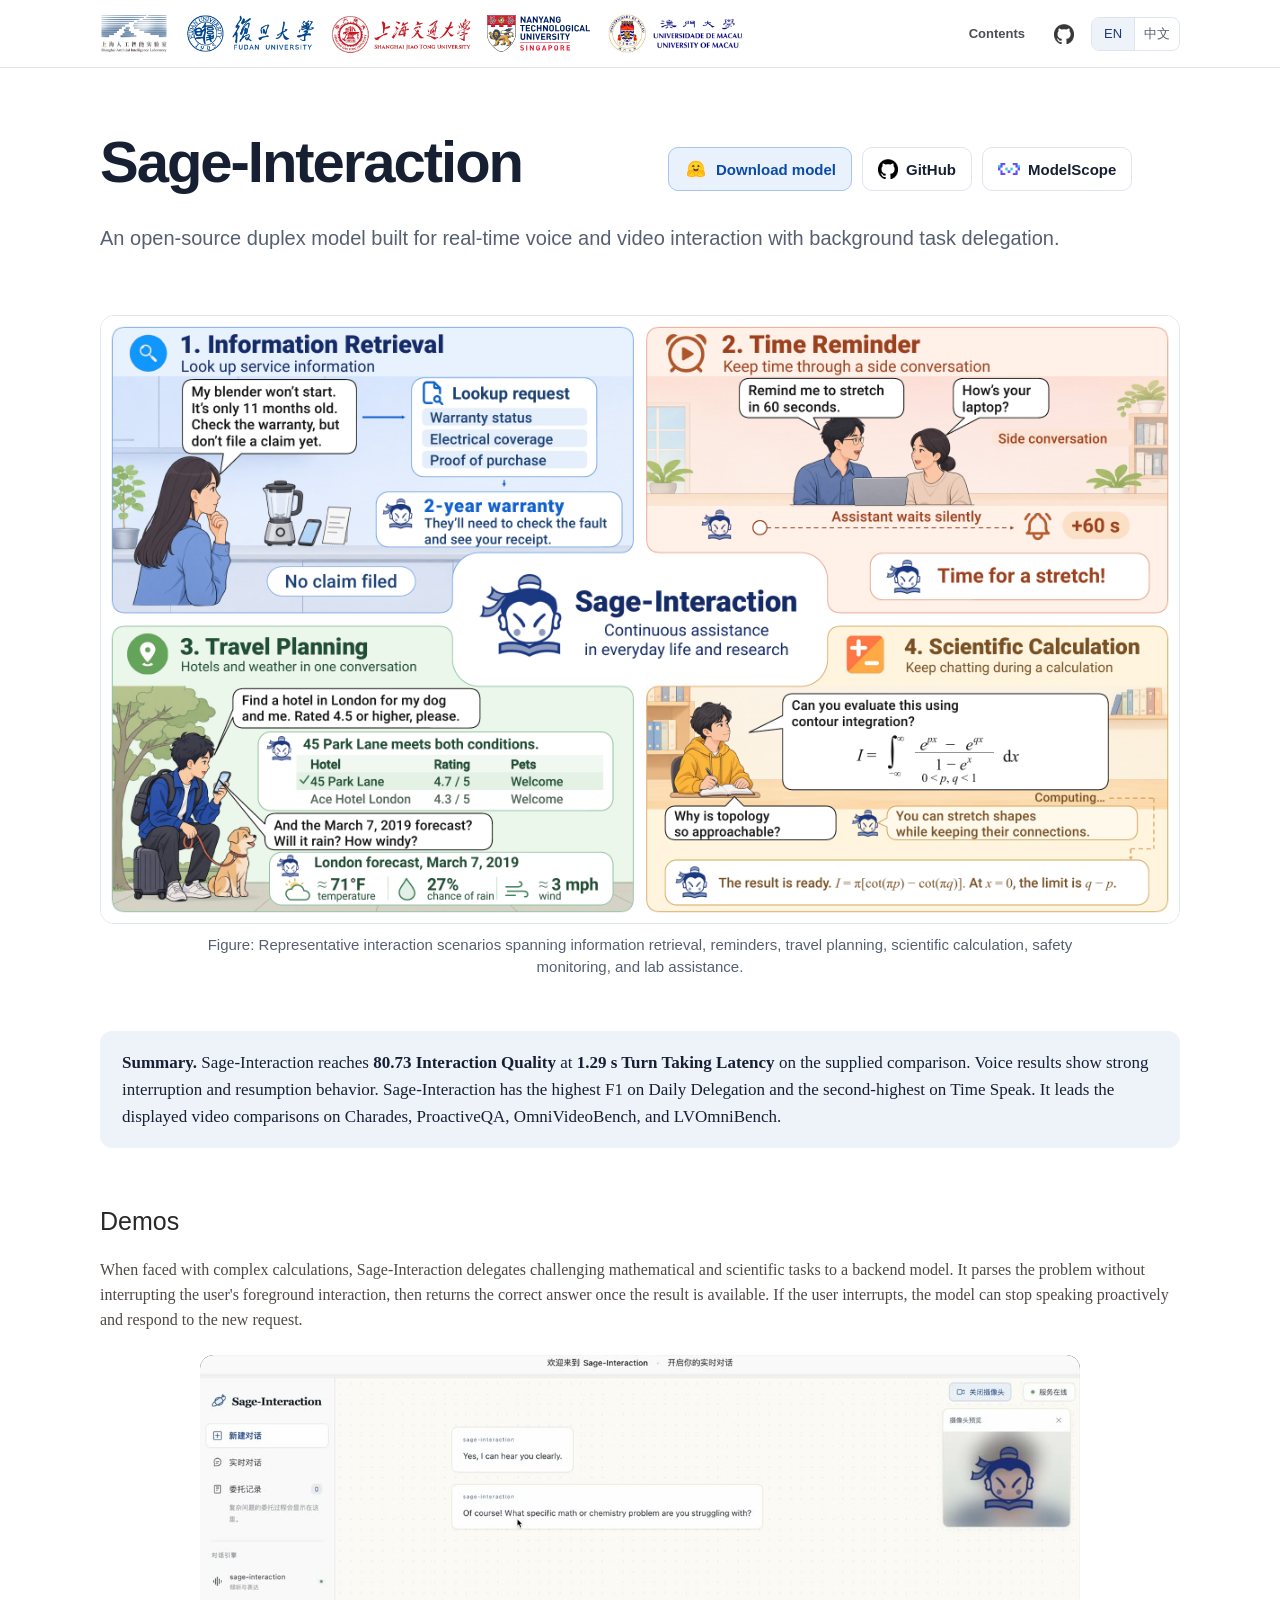
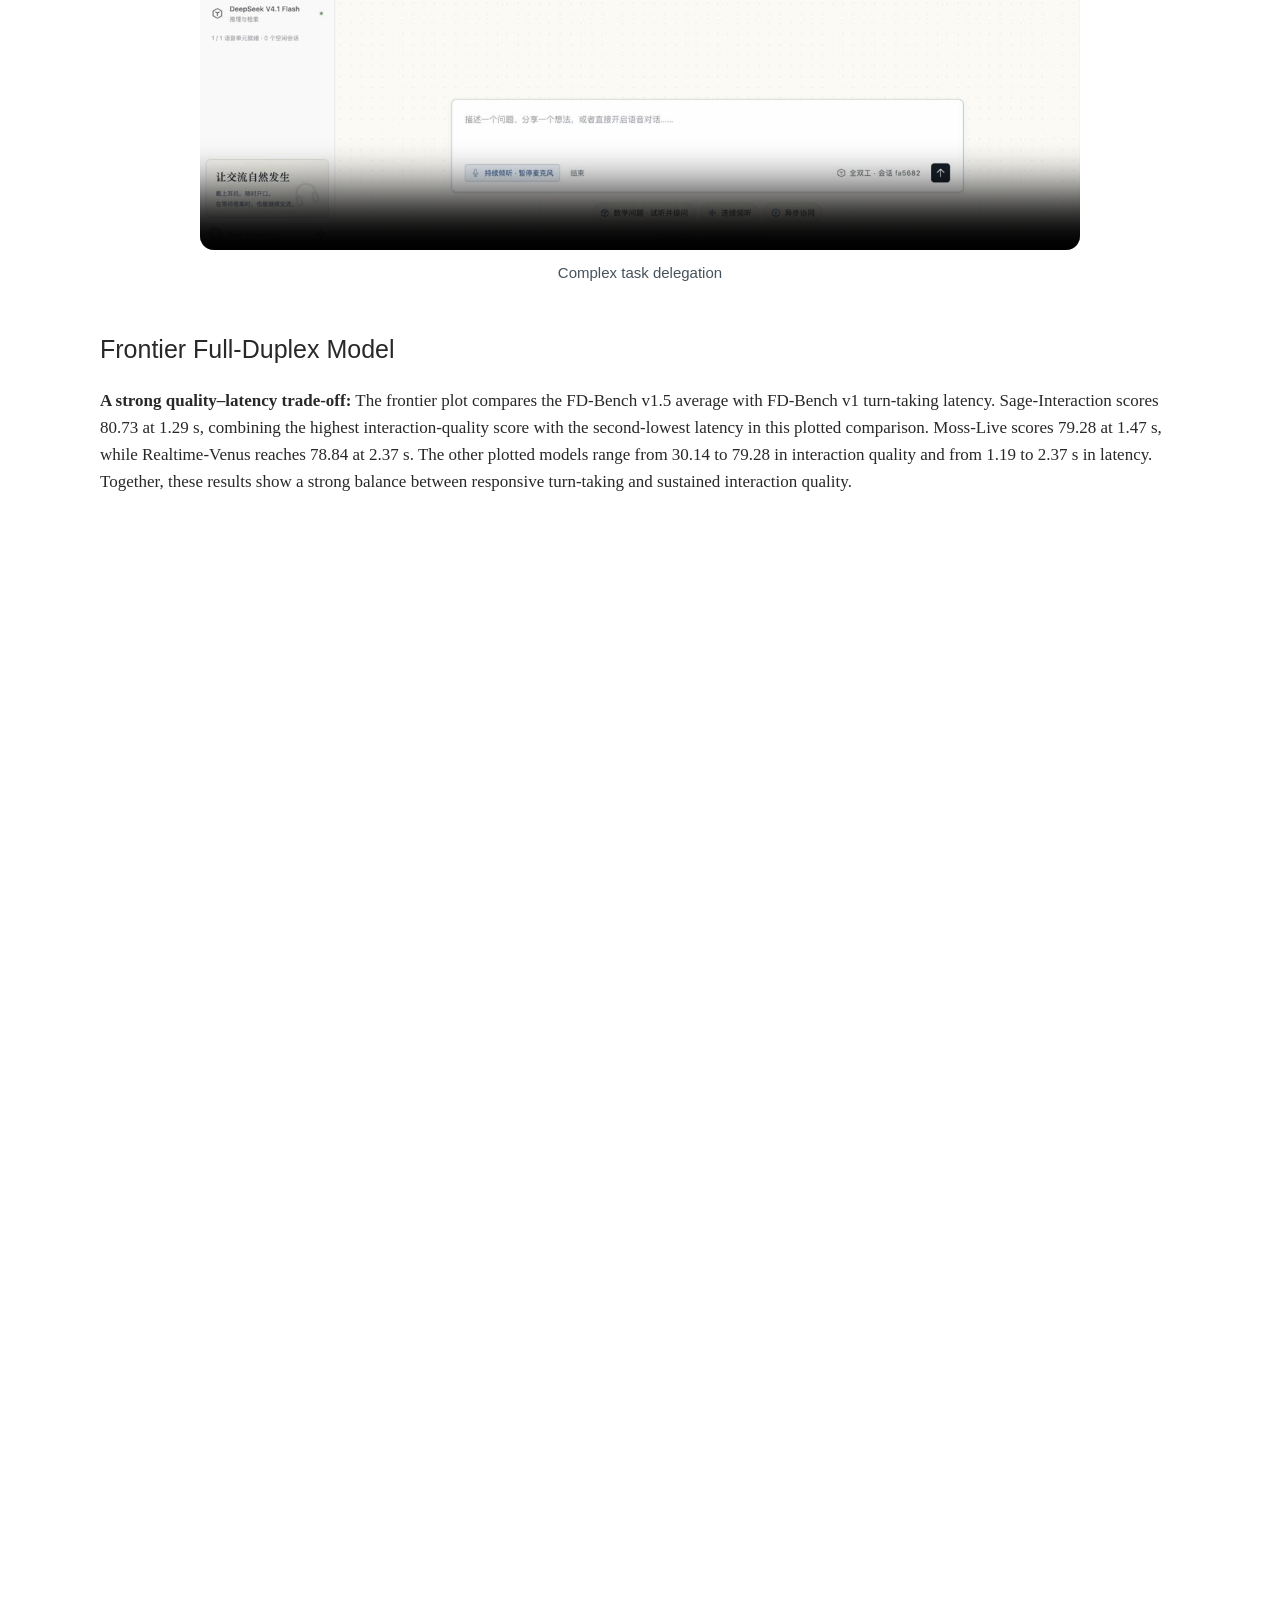
==== commit 19833402: "docs: redesign project page header and hero - Sticky top bar with affiliation logos (adds Fudan Univ" ====
--- a/docs/index.html
+++ b/docs/index.html
@@ -4,7 +4,15 @@
 <meta http-equiv="Content-Type" content="text/html; charset=UTF-8">
 <meta charset="utf-8">
 <meta name="viewport" content="width=device-width,initial-scale=1">
-<title>Sage-Interaction | Technical Report</title>
+<title>Sage-Interaction: An Omni Interaction Model with Agentic Task Delegation</title>
+<meta name="description" content="Sage-Interaction is an open-source 9B omni interaction model for real-time voice and video conversation that delegates long-running tasks to a background model while it keeps talking.">
+<meta property="og:type" content="website">
+<meta property="og:title" content="Sage-Interaction: An Omni Interaction Model with Agentic Task Delegation">
+<meta property="og:description" content="An open-source duplex model built for real-time voice and video interaction with background task delegation.">
+<meta property="og:url" content="https://internlm.github.io/Sage-Interaction/">
+<meta property="og:image" content="https://internlm.github.io/Sage-Interaction/assets/sage-overview.png">
+<meta name="twitter:card" content="summary_large_image">
+<meta name="theme-color" content="#1b3a7a">
 <style>#main.post .post-title{max-width:710px;margin:1.5rem auto 0;text-wrap:balance}#main.post .post-heading.news-post .post-title{max-width:600px}#main.post .post-subtitle{font-family:Iowan Old Style BT,Georgia,serif;font-weight:400;font-size:24px;color:var(--fg4);margin-top:.5rem;margin-bottom:1rem;font-style:italic}#main.post .post-heading{text-align:center}#main.post .post-heading .publish-metadata{display:flex;flex-direction:column;align-items:center;color:var(--fg3);font-size:15px;line-height:17px;margin-top:1rem;margin-bottom:2rem;font-family:var(--font-sans)}#main.post .post-heading:has(~.post-cover) .publish-metadata{margin-bottom:0rem}#main.post .post-heading .publish-metadata .author{font-size:15px;line-height:21px;letter-spacing:.24px;color:var(--fg);font-family:var(--font-sans);text-transform:none;text-wrap:balance;overflow-wrap:normal;display:block;max-width:680px}#main.post .post-heading .publish-metadata .author a{color:inherit;text-decoration:none}#main.post .post-heading .publish-metadata .author a:hover{text-decoration:underline;text-decoration-color:color-mix(in srgb,var(--fg) 20%,transparent);text-underline-offset:2px}#main.post .post-heading .publish-metadata svg{display:inline-block;margin:auto}#main.post .post-heading .publish-metadata>span{display:inline-block;padding-top:.6em;font-family:var(--font-sans)}#main.post .post-heading .publish-metadata.date-only>span{padding-top:0}#main.post article h1{text-align:left;margin-top:2.8rem;margin-bottom:1rem}#main.post .post-cover{text-align:center;margin:2rem 0}#main.post .post-cover:has(.judgment-map-figure){margin-left:auto;margin-right:auto;width:min(100%,800px)}#main.post .post-cover svg{display:block;width:80%;max-width:min(80%,100vw);height:auto;margin-left:auto;margin-right:auto}#main.post .post-cover .inkling{aspect-ratio:auto}#main.post .post-cover .inkling--deferred{aspect-ratio:3 / 2}#main.post .post-cover .cover-image{display:block;width:100%;max-width:100%;height:auto;margin-left:auto;margin-right:auto;border-radius:0;box-shadow:none}#main.post .post-cover .cover-video{width:100%;background:#000;border-radius:12px;overflow:hidden;position:relative}#main.post .post-cover .cover-video-poster{appearance:none;aspect-ratio:16 / 9;background:transparent;border:0;border-radius:inherit;color:inherit;cursor:pointer;display:block;margin:0;overflow:hidden;padding:0;position:relative;width:100%}#main.post .post-cover .cover-video.is-cover-video-playing .cover-video-poster{pointer-events:none;visibility:hidden}#main.post .post-cover .cover-video-poster-image{display:block;height:100%;object-fit:cover;width:100%}#main.post .post-cover .cover-video-play{align-items:center;background:#000000d1;border-radius:999px;color:#fff;display:flex;height:clamp(46px,6vw,64px);justify-content:center;left:50%;position:absolute;top:50%;transform:translate(-50%,-50%);width:clamp(46px,6vw,64px)}#main.post .post-cover .cover-video-play:before{background:#ffffffd6;content:"";display:block;height:38%;margin-left:5%;-webkit-mask:url("data:image/svg+xml,%3Csvg xmlns='http://www.w3.org/2000/svg' viewBox='0 0 12.959 13.0371'%3E%3Cpath d='M1.30859 11.8262C1.30859 12.6367 1.76758 13.0273 2.33398 13.0273C2.57812 13.0273 2.8418 12.9492 3.0957 12.8125L12.0117 7.63672C12.7246 7.2168 12.959 6.95312 12.959 6.51367C12.959 6.07422 12.7246 5.81055 12.0117 5.39062L3.0957 0.214844C2.8418 0.078125 2.57812 0 2.33398 0C1.76758 0 1.30859 0.390625 1.30859 1.20117Z' fill='black' fill-opacity='.85'/%3E%3C/svg%3E") center / contain no-repeat;mask:url("data:image/svg+xml,%3Csvg xmlns='http://www.w3.org/2000/svg' viewBox='0 0 12.959 13.0371'%3E%3Cpath d='M1.30859 11.8262C1.30859 12.6367 1.76758 13.0273 2.33398 13.0273C2.57812 13.0273 2.8418 12.9492 3.0957 12.8125L12.0117 7.63672C12.7246 7.2168 12.959 6.95312 12.959 6.51367C12.959 6.07422 12.7246 5.81055 12.0117 5.39062L3.0957 0.214844C2.8418 0.078125 2.57812 0 2.33398 0C1.76758 0 1.30859 0.390625 1.30859 1.20117Z' fill='black' fill-opacity='.85'/%3E%3C/svg%3E") center / contain no-repeat;width:38%}#main.post .post-cover .cover-video-poster:hover .cover-video-play,#main.post .post-cover .cover-video-poster:focus-visible .cover-video-play{background:#000000d1}#main.post .post-cover .cover-video-poster:focus-visible{outline:3px solid color-mix(in srgb,var(--fg) 42%,transparent);outline-offset:4px}#main.post .post-cover .cover-video iframe{display:block;height:100%;inset:0;position:absolute;width:100%;border:0;border-radius:inherit}#main.post .post-cover.compact .cover-image{max-width:min(88%,860px)}#main.post .post-cover.compact .inkling svg{width:min(100%,660px)}#main.post .post-cover.compact .inkling--deferred{max-width:660px;aspect-ratio:3 / 2}@media(min-width:1000px){#main.post .post-cover .inkling--deferred{aspect-ratio:15 / 8}#main.post .post-cover.compact .inkling--deferred{max-width:825px;aspect-ratio:15 / 8}}#main.post .post-cover .post-cover-caption{font-family:var(--font-serif);font-size:var(--post-caption-font-size);line-height:1.4;text-align:center;color:var(--fg-muted, #666);margin-top:.4rem;margin-bottom:0}#main.post .post-cover .post-cover-caption a{color:inherit;text-decoration:none}#main.post .post-cover .post-cover-caption a:hover{color:var(--fg2);text-decoration:underline;text-decoration-color:color-mix(in srgb,var(--fg2) 40%,transparent);text-underline-offset:2px}#main.post{margin-left:auto;margin-right:auto;max-width:950px;position:relative;--post-caption-font-size: 13px;--post-caption-gap: 13px;--post-block-padding-y: .75rem;--post-code-block-padding-y: .2rem;--post-formula-padding-y: .45rem;--media-breakout: 220px;--post-wide-rail-width: min( calc(100vw - 4rem) , 1160px);--sidenote-width: 230px;--sidenote-gap: 64px;--toc-width: 210px;--toc-gap: 34px}@media(min-width:1200px){#main.post{max-width:970px;--sidenote-width: 240px}}@media(min-width:1400px){#main.post{max-width:990px;--sidenote-width: 250px}}@media(min-width:1600px){#main.post{max-width:1010px;--sidenote-width: 275px}}@media(min-width:1800px){#main.post{max-width:1030px;--sidenote-width: 300px}}#main.post article.content{margin-left:auto;margin-right:auto;max-width:660px;position:relative;overflow:visible}#main.post article.content p:where(:not(.social-post p,[data-owned-figure] p)){margin-bottom:1.45rem}#main.post article.content .post-inline-video{aspect-ratio:16 / 9;background:#000;border-radius:6px;margin:.9rem 0 1.15rem;overflow:hidden;position:relative}#main.post article.content .post-inline-video .youtube-video-poster{appearance:none;background:transparent;border:0;border-radius:inherit;color:inherit;cursor:pointer;display:block;height:100%;margin:0;overflow:hidden;padding:0;position:relative;width:100%}#main.post article.content .post-inline-video.is-youtube-video-playing .youtube-video-poster{pointer-events:none;visibility:hidden}#main.post article.content .post-inline-video .youtube-video-poster-image{display:block;height:100%;object-fit:cover;width:100%}#main.post article.content .post-inline-video .youtube-video-play{align-items:center;background:#000000d1;border-radius:999px;color:#fff;display:flex;height:clamp(46px,6vw,64px);justify-content:center;left:50%;position:absolute;top:50%;transform:translate(-50%,-50%);width:clamp(46px,6vw,64px)}#main.post article.content .post-inline-video .youtube-video-play:before{background:#ffffffd6;content:"";display:block;height:38%;margin-left:5%;-webkit-mask:url("data:image/svg+xml,%3Csvg xmlns='http://www.w3.org/2000/svg' viewBox='0 0 12.959 13.0371'%3E%3Cpath d='M1.30859 11.8262C1.30859 12.6367 1.76758 13.0273 2.33398 13.0273C2.57812 13.0273 2.8418 12.9492 3.0957 12.8125L12.0117 7.63672C12.7246 7.2168 12.959 6.95312 12.959 6.51367C12.959 6.07422 12.7246 5.81055 12.0117 5.39062L3.0957 0.214844C2.8418 0.078125 2.57812 0 2.33398 0C1.76758 0 1.30859 0.390625 1.30859 1.20117Z' fill='black' fill-opacity='.85'/%3E%3C/svg%3E") center / contain no-repeat;mask:url("data:image/svg+xml,%3Csvg xmlns='http://www.w3.org/2000/svg' viewBox='0 0 12.959 13.0371'%3E%3Cpath d='M1.30859 11.8262C1.30859 12.6367 1.76758 13.0273 2.33398 13.0273C2.57812 13.0273 2.8418 12.9492 3.0957 12.8125L12.0117 7.63672C12.7246 7.2168 12.959 6.95312 12.959 6.51367C12.959 6.07422 12.7246 5.81055 12.0117 5.39062L3.0957 0.214844C2.8418 0.078125 2.57812 0 2.33398 0C1.76758 0 1.30859 0.390625 1.30859 1.20117Z' fill='black' fill-opacity='.85'/%3E%3C/svg%3E") center / contain no-repeat;width:38%}#main.post article.content .post-inline-video .youtube-video-poster:hover .youtube-video-play,#main.post article.content .post-inline-video .youtube-video-poster:focus-visible .youtube-video-play{background:#000000d1}#main.post article.content .post-inline-video .youtube-video-poster:focus-visible{outline:3px solid color-mix(in srgb,var(--fg) 42%,transparent);outline-offset:4px}#main.post article.content .post-inline-video iframe{border:0;display:block;height:100%;width:100%}#main.post article.content .post-inline-video[data-youtube-video] iframe{inset:0;position:absolute}#main.post article.content .post-inline-footnote{color:var(--fg3);font-family:var(--font-sans);font-size:var(--post-caption-font-size);font-weight:400;line-height:1.4;margin:.15rem 0 0}#main.post .post-content-shell{align-items:start;display:grid;grid-template-columns:minmax(0,1fr) minmax(0,660px) minmax(0,1fr)}#main.post .post-content-shell>article.content{grid-column:2;width:100%}#main.post{counter-reset:sidenote-counter figure-counter}#main.post .sidenote,#main.post .marginnote{float:right;clear:right;width:var(--sidenote-width);margin-right:calc(-1 * var(--sidenote-width) - var(--sidenote-gap));margin-left:var(--sidenote-gap);margin-top:.3rem;margin-bottom:20px;font-size:.9rem;line-height:1.4;vertical-align:baseline;position:relative}#main.post article.content ul+h2,#main.post article.content ol+h2{margin-top:.8rem;clear:none}#main.post article.content li>p:last-child{margin-bottom:0}#main.post .left-toc{--toc-chevron-color: color-mix(in srgb, var(--fg4) 65%, var(--bg) 35%);--toc-chevron-gutter: 1.3rem;box-sizing:border-box;grid-column:1;justify-self:end;position:sticky;top:calc(var(--global-top-offset) + 2rem);width:calc(var(--toc-width) + var(--toc-chevron-gutter));max-height:calc(100vh - var(--global-top-offset) - 3rem);margin:0 var(--toc-gap) 0 0;overflow-y:auto;padding-left:var(--toc-chevron-gutter);transform:translateY(10px);font-family:var(--font-sans);font-size:var(--post-caption-font-size);line-height:1.4;color:var(--fg2);scrollbar-width:none;z-index:1;opacity:1;transition:opacity .18s ease-in-out,visibility 0s linear 0s;visibility:visible}#main.post .left-toc::-webkit-scrollbar{display:none}#main.post .left-toc.is-collision-hidden{opacity:0;pointer-events:none;transition:opacity .18s ease-in-out,visibility 0s linear .18s;visibility:hidden}#main.post .left-toc ul{list-style:none;padding-left:0;margin:0}#main.post .left-toc li{margin:0 0 .7rem;position:relative}#main.post .left-toc ul ul{padding-left:.75rem;margin-top:.35rem}#main.post .left-toc a{color:var(--fg4);text-decoration:none;transition:color .2s ease-in-out,opacity .2s ease-in-out;position:relative}#main.post .left-toc a:hover{color:var(--fg1);text-decoration:underline;text-decoration-color:color-mix(in srgb,var(--fg1) 20%,var(--bg) 20%);text-underline-offset:2px}#main.post .left-toc a.is-active,#main.post .left-toc a[aria-current=location]{color:var(--fg)}#main.post .left-toc .toc-active-marker{--toc-active-marker-size: 4px;background:var(--fg);border-radius:50%;height:var(--toc-active-marker-size);left:calc((var(--toc-chevron-gutter) - var(--toc-active-marker-size)) / 2 - .05rem);opacity:0;pointer-events:none;position:absolute;top:0;transform:translate3d(0,calc(var(--toc-active-marker-y, 0px) - 50%),0);transition:transform .28s cubic-bezier(.22,1,.36,1),opacity .16s ease-in-out;width:var(--toc-active-marker-size);will-change:transform,opacity;z-index:0}#main.post .left-toc.has-active-marker .toc-active-marker{opacity:1}#main.post .left-toc .toc-item.has-active-descendant>a{color:var(--fg2)}#main.post .left-toc .toc-item.is-marker-target>a{color:var(--fg)}#main.post .left-toc:has(.toc-item.is-marker-target.has-children:hover) .toc-active-marker,#main.post .left-toc:has(.toc-item.is-marker-target.has-children>.toc-expander:focus-visible) .toc-active-marker{opacity:0}#main.post .left-toc .toc-expander{align-items:center;appearance:none;background:transparent;border:0;border-radius:4px;color:var(--fg4);cursor:pointer;display:flex;font:inherit;height:1.4em;justify-content:center;left:calc(-1 * var(--toc-chevron-gutter) + .15rem);line-height:1;opacity:0;padding:0;position:absolute;top:0;transition:box-shadow .2s ease-in-out,color .2s ease-in-out,opacity .2s ease-in-out;width:1rem;z-index:1}#main.post .left-toc .toc-expander:focus{outline:none}#main.post .left-toc .toc-expander-icon{display:block;font-size:1.1em;transform:translate(-1px);transition:transform .2s ease-in-out}#main.post .left-toc .toc-item.has-children>.toc-list{max-height:0;opacity:0;overflow:hidden;transform:translateY(-.2rem);transition:max-height .24s ease-in-out,margin-top .24s ease-in-out,opacity .18s ease-in-out,transform .24s ease-in-out,visibility 0s linear .24s;visibility:hidden}#main.post .left-toc .toc-item.has-children:hover>.toc-expander,#main.post .left-toc .toc-expander:focus-visible{color:var(--toc-chevron-color);opacity:1}#main.post .left-toc .toc-expander:focus-visible{box-shadow:inset 0 0 0 1px color-mix(in srgb,var(--fg4) 55%,transparent);outline:none}#main.post .left-toc .toc-item.is-expanded>.toc-expander .toc-expander-icon{transform:rotate(90deg) translate(-1px)}#main.post .left-toc .toc-item.has-children.is-expanded>.toc-list{max-height:var(--toc-child-height, 18rem);opacity:1;transform:translateY(0);transition:max-height .28s ease-in-out,margin-top .28s ease-in-out,opacity .2s ease-in-out,transform .28s ease-in-out,visibility 0s linear 0s;visibility:visible}#main.post .left-toc .toc-level-2{padding-left:.75rem;margin-top:0}#main.post .left-toc .toc-item.has-children.is-expanded>.toc-level-2{margin-top:.35rem}#main.post .left-toc .toc-level-3{padding-left:1.25rem;color:var(--fg4)}#main.post .sidenote-number{counter-increment:sidenote-counter;pointer-events:none}#main.post .sidenote-number:after,#main.post .sidenote:before{font-family:Iowan Old Style BT,Georgia,serif;position:relative;vertical-align:baseline;color:var(--fg4)}#main.post .sidenote-number:after{content:counter(sidenote-counter);font-size:.8rem;top:-.5rem;left:-.05rem;color:var(--fg4)}#main.post .sidenote+.sidenote-number{margin-left:.18em}#main.post .sidenote-citation-separator{color:var(--fg4);font-size:.8rem;position:relative;top:-.5rem;white-space:pre}#main.post .sidenote:before{content:counter(sidenote-counter);padding-right:.2rem;font-size:.8rem;top:-.4rem;left:-.1rem;color:var(--fg4)}#main.post .sidenote-number[data-note]:after,#main.post .sidenote[data-note]:before{content:attr(data-note)}#main.post blockquote .sidenote,#main.post blockquote .marginnote{text-align:left}#main.post figure:where(:not([data-owned-figure])){position:relative;counter-increment:figure-counter;overflow:visible;display:block;margin:1.8rem 0;padding-block:var(--post-block-padding-y)}#main.post article.content .code-block-wrapper{margin:1.2rem 0;padding-block:var(--post-code-block-padding-y)}#main.post article.content .code-block-wrapper>pre{margin:0}#main.post article.content .code-block-wrapper>.copy-button{top:calc(var(--post-code-block-padding-y) + .5rem)}#main.post article.content>pre{margin:calc(1.2rem + var(--post-code-block-padding-y)) 0}#main.post figure.figure-light-border .figure-box{border:1px solid color-mix(in srgb,var(--fg4) 20%,var(--bg) 80%);border-radius:.2rem;padding:.75rem}#main.post figure:where(:not([data-owned-figure])) figcaption{position:static;display:block;width:100%;margin:var(--post-caption-gap) 0 0;font-size:var(--post-caption-font-size);line-height:1.4;font-family:var(--font-sans);font-weight:400;text-align:left;color:var(--fg3)}#main.post.news-post figure:where(:not([data-owned-figure])) figcaption,#main.post.news-post .image-caption,#main.post.news-post .post-cover .post-cover-caption{font-family:var(--font-sans);font-size:var(--post-caption-font-size)}#main.post figure:where(:not([data-owned-figure])) figcaption:before{content:"Figure " counter(figure-counter) ": ";font-weight:500}#main.post figure.half-width img{display:block;width:70%;height:auto;margin-left:auto;margin-right:auto}#main.post figure.half-width.matmul img{width:90%}#main.post article.content img{-webkit-user-drag:none;user-select:none;-webkit-user-select:none;-moz-user-select:none;-ms-user-select:none}#main.post article.content .post-inline-video,#main.post article.content .intelligence-interactivity-figure{content-visibility:auto;contain-intrinsic-size:auto 560px}#main.post article.content .post-inline-video{contain-intrinsic-size:auto 371px}#main.post article.content .intelligence-interactivity-figure{contain-intrinsic-size:auto 760px}.medium-zoom-overlay{background:#fff!important;z-index:2000!important}.medium-zoom-image--opened{z-index:2001!important}input.margin-toggle{display:none}label.sidenote-number{display:inline-block;max-height:2rem;cursor:pointer}label.margin-toggle:not(.sidenote-number){display:none}#main.post canvas{display:block;width:100%;max-width:100%}#main.post article.content svg:not(.octicon):where(:not(.btn svg,[data-owned-figure] svg)){display:block;width:100%;max-width:100%;height:auto}#main.post figure svg:where(:not(.btn svg,[data-owned-figure] svg)){width:100%;max-width:100%;height:auto;margin-left:auto;margin-right:auto}@keyframes control-spring{0%{transform:scale(.96)}40%{transform:scale(1.02)}70%{transform:scale(.99)}to{transform:scale(1)}}#main.post article.content .katex svg{height:inherit;width:100%;position:absolute}#main.post article.content .katex-display{margin-block:1.4rem;padding-block:var(--post-formula-padding-y)}#main.post article.content .katex-display>.katex{padding-block:.5rem}#main.post .paginator{max-width:660px;margin-left:auto;margin-right:auto;font-family:var(--font-sans);display:grid;grid-template-columns:repeat(3,1fr);align-items:center;font-size:15px;width:100%}#main.post .paginator a{font-family:var(--font-sans)!important;color:var(--fg4);text-decoration:none;transition:color .2s ease-in-out,opacity .2s ease-in-out;position:relative;display:block;padding:.5rem 0;text-align:center}#main.post .paginator a:hover{color:var(--fg1);text-decoration:underline;text-decoration-color:color-mix(in srgb,var(--fg1) 20%,var(--bg) 20%);text-underline-offset:2px}#main.post .paginator a:first-child{text-align:left}#main.post .paginator a:nth-child(2){text-align:center}#main.post .paginator a:last-child{text-align:right}#main.post .paginator a:not([href]){pointer-events:none}#main.post .paginator #back-to-top:hover{color:var(--fg1);text-decoration:underline!important;text-decoration-color:color-mix(in srgb,var(--fg1) 20%,var(--bg) 20%)!important;text-underline-offset:2px!important}#main.post .paginator #back-to-top{position:static;left:auto;transform:none}#main.post article.content h2,#main.post article.content h3,#main.post article.content h4,#main.post article.content h5,#main.post article.content h6{position:relative}#main.post article.content h2{margin-top:3.1rem;margin-bottom:1.2rem}#main.post article.content>:is(h2,h3,h4,h5,h6):first-child{margin-top:0}#main.post-interactivity-research-grants article.content h2#research-direction{font-size:1.25rem}#main.post article.content h3{margin-top:2.8rem;margin-bottom:1.05rem}#main.post article.content h2+h3{margin-top:.85rem}#main.post article.content h3[id^=demo-]{margin-top:6rem}#main.post article.content h4{margin-top:2.2rem;margin-bottom:.8rem}#main.post article.content h5,#main.post article.content h6{margin-top:2rem;margin-bottom:.7rem}#main.post-introducing-inkling article.content .benchmark-results-table .benchmark-model{color:var(--fg)}#main.post-introducing-inkling article.content .benchmark-results-table .benchmark-model.benchmark-instant-start{font-weight:500}#main.post-introducing-inkling article.content .benchmark-results-table .benchmark-model.benchmark-instant-start .benchmark-subtitle{font-weight:400}#main.post article.content .model-output-table{background:linear-gradient(to right,transparent calc(25% - .5px),color-mix(in srgb,var(--fg4) 20%,var(--bg) 80%) calc(25% - .5px),color-mix(in srgb,var(--fg4) 20%,var(--bg) 80%) calc(25% + .5px),transparent calc(25% + .5px),transparent calc(50% - .5px),color-mix(in srgb,var(--fg4) 20%,var(--bg) 80%) calc(50% - .5px),color-mix(in srgb,var(--fg4) 20%,var(--bg) 80%) calc(50% + .5px),transparent calc(50% + .5px),transparent calc(75% - .5px),color-mix(in srgb,var(--fg4) 20%,var(--bg) 80%) calc(75% - .5px),color-mix(in srgb,var(--fg4) 20%,var(--bg) 80%) calc(75% + .5px),transparent calc(75% + .5px));display:grid;font-family:var(--font-sans);grid-template-columns:repeat(4,minmax(0,1fr));align-items:stretch;margin:.8rem 0 1.8rem}@media(min-width:1171px){#main.post article.content .model-output-table{width:min(calc(100% + var(--media-breakout)),calc(100vw - 3rem));max-width:none;margin-left:50%;margin-right:0;transform:translate(-50%)}}#main.post article.content .model-output-column{box-sizing:border-box;height:100%;min-height:220px;padding:1rem 1rem 3.25rem;position:relative}#main.post article.content .model-output-column:before{background:var(--fg);border-radius:50%;bottom:1rem;content:"";height:1.25rem;left:1rem;opacity:1;position:absolute;width:1.25rem}#main.post article.content .model-output-column:after{border-bottom:.23rem solid transparent;border-left:.36rem solid var(--bg);border-top:.23rem solid transparent;bottom:1.395rem;content:"";left:1.5rem;opacity:1;position:absolute}#main.post article.content .model-output-column h4{color:var(--fg);font-family:var(--font-sans);font-size:15px;font-style:normal;font-weight:400;line-height:1.3;margin:0 0 .85rem}#main.post article.content .model-output-column p{color:var(--fg2);font-family:var(--font-sans);font-size:15px;line-height:1.45;margin:0}#main.post article.content .intelligence-interactivity-figure{font-family:var(--font-sans);margin-top:1.7rem}#main.post article.content .intelligence-interactivity-figure figcaption{font-family:var(--font-sans);font-weight:400}#main.post article.content .intelligence-interactivity-figure figcaption:before{font-weight:500}#main.post article.content .intelligence-interactivity-legend{color:var(--fg3);display:flex;flex-wrap:wrap;font-family:var(--font-sans);font-size:13px;gap:.55rem 1rem;justify-content:center;line-height:1.2;margin:.9rem auto 1.15rem;max-width:920px;text-align:center}#main.post article.content .ii-legend-item{align-items:center;display:inline-flex;gap:.42rem}#main.post article.content .ii-legend-marker{background:var(--ii-marker-color);display:inline-block;flex:0 0 auto;height:9px;width:9px}#main.post article.content .ii-marker-circle{border-radius:50%}#main.post article.content .ii-marker-diamond{border-radius:1px;transform:rotate(45deg)}#main.post article.content .ii-marker-triangle{background:transparent;border-bottom:10px solid var(--ii-marker-color);border-left:5.5px solid transparent;border-right:5.5px solid transparent;height:0;width:0}#main.post article.content .intelligence-interactivity-chart{color:var(--fg);margin:0 auto;max-width:920px;position:relative;width:100%}#main.post article.content .intelligence-interactivity-charts{display:grid;gap:1.15rem}@media(min-width:1120px){#main.post article.content .intelligence-interactivity-figure .intelligence-interactivity-legend{max-width:920px}#main.post article.content .intelligence-interactivity-charts{gap:.95rem}#main.post article.content .intelligence-interactivity-chart{margin:0 auto;max-width:920px;width:100%}}#main.post article.content .intelligence-interactivity-svg{display:block;height:auto;overflow:visible;width:100%}#main.post article.content .intelligence-interactivity-svg text{fill:var(--fg3);font-family:var(--font-sans);font-size:18px;font-weight:400}#main.post article.content .ii-grid line{stroke:color-mix(in srgb,var(--fg4) 18%,var(--bg) 82%);stroke-width:1px;vector-effect:non-scaling-stroke}#main.post article.content .ii-axis line{stroke:color-mix(in srgb,var(--fg4) 18%,var(--bg) 82%);stroke-width:1px;vector-effect:non-scaling-stroke}#main.post article.content .ii-ticks text{fill:var(--fg3);font-size:19px;font-weight:400;text-anchor:middle}#main.post article.content .ii-y-ticks text{text-anchor:end}#main.post article.content .ii-axis-label{fill:var(--fg2);font-size:20px;font-weight:400;letter-spacing:0;text-anchor:middle}#main.post article.content .ii-panel-title{fill:var(--fg2);font-size:20px;font-weight:400;letter-spacing:0;text-anchor:middle}#main.post article.content .ii-error-bar line{stroke:var(--ii-error-color);stroke-width:1.4px;opacity:.55;vector-effect:non-scaling-stroke}#main.post article.content .ii-error-bar,#main.post article.content .ii-point{--ii-error-delay: 0ms;--ii-point-delay: 0ms;cursor:default;opacity:1}#main.post article.content .intelligence-interactivity-figure.is-plot-pending .ii-error-bar,#main.post article.content .intelligence-interactivity-figure.is-plot-pending .ii-point{opacity:0}#main.post article.content .intelligence-interactivity-figure.is-plot-visible .ii-error-bar{opacity:1}#main.post article.content .intelligence-interactivity-figure.is-plot-visible .ii-error-bar line:first-child{animation:ii-error-stem-in .3s ease-out both;animation-delay:calc(var(--ii-point-delay) + .34s);transform-box:fill-box;transform-origin:center}#main.post article.content .intelligence-interactivity-figure.is-plot-visible .ii-error-bar line:not(:first-child){animation:ii-error-cap-in .18s ease-out both;animation-delay:calc(var(--ii-point-delay) + .6s)}#main.post article.content .intelligence-interactivity-figure.is-plot-visible .ii-point{animation:ii-point-in .42s ease-out both;animation-delay:var(--ii-point-delay)}#main.post article.content .ii-point text{fill:color-mix(in srgb,var(--fg) 82%,var(--bg) 18%);font-size:20px;font-weight:400;paint-order:stroke;pointer-events:none;stroke:var(--bg);stroke-linejoin:round;stroke-width:4px}#main.post article.content .ii-point-hit-area{fill:transparent;pointer-events:all;stroke:none}#main.post article.content .ii-point-marker-shell{transform:scale(1);transform-box:fill-box;transform-origin:center;transition:transform .18s cubic-bezier(.2,.9,.25,1.25)}#main.post article.content .ii-point:hover .ii-point-marker-shell,#main.post article.content .ii-point.is-ii-point-active .ii-point-marker-shell{transform:scale(1.22)}#main.post article.content .ii-point-marker{--ii-marker-scale: 1.18;stroke:var(--bg);stroke-linejoin:round;stroke-width:2px;transform:scale(var(--ii-marker-scale));transform-box:fill-box;transform-origin:center;vector-effect:non-scaling-stroke}#main.post article.content .intelligence-interactivity-figure.is-plot-visible .ii-point-marker{animation:ii-marker-in .42s cubic-bezier(.2,.9,.25,1.25) both;animation-delay:var(--ii-point-delay)}#main.post article.content .ii-chart-tooltip{--ii-tooltip-offset-x: 0px;left:0;opacity:0;pointer-events:none;position:absolute;top:0;transform:translate(calc(-50% + var(--ii-tooltip-offset-x)),calc(-100% - 10px));transition:opacity .12s ease,transform .14s ease;z-index:7}#main.post article.content .ii-chart-tooltip.is-active{opacity:1;transform:translate(calc(-50% + var(--ii-tooltip-offset-x)),calc(-100% - 14px))}#main.post article.content .ii-chart-tooltip-card{align-items:flex-start;background:#111;border-radius:4px;color:#fff;display:inline-flex;flex-direction:column;font-family:var(--font-sans);font-size:13px;font-weight:400;gap:.24rem;line-height:1.15;max-width:min(260px,calc(100vw - 2rem));padding:.45rem .55rem;white-space:normal}#main.post article.content .ii-chart-tooltip-title{color:#fff;white-space:nowrap}#main.post article.content .ii-chart-tooltip-values{color:#ffffff9e;display:block;white-space:pre}@keyframes ii-point-in{0%{opacity:0}to{opacity:1}}@keyframes ii-marker-in{0%{opacity:0;transform:scale(.45)}72%{opacity:1;transform:scale(1.28)}to{opacity:1;transform:scale(var(--ii-marker-scale))}}@keyframes ii-error-stem-in{0%{opacity:0;transform:scaleY(0)}to{opacity:.55;transform:scaleY(1)}}@keyframes ii-error-cap-in{0%{opacity:0}to{opacity:.55}}@media(prefers-reduced-motion:reduce){#main.post article.content .ii-error-bar,#main.post article.content .ii-point,#main.post article.content .ii-point-marker-shell,#main.post article.content .ii-point-marker{animation:none;opacity:1;transition:none}#main.post article.content .ii-point-marker{transform:scale(var(--ii-marker-scale))}#main.post article.content .ii-chart-tooltip{transition:none}}@media(min-width:1120px){#main.post article.content .ii-ticks text{font-size:18px}#main.post article.content .ii-axis-label{font-size:18px}#main.post article.content .ii-point text{font-size:18px!important}#main.post article.content .ii-panel-title{font-size:20px}}#main.post article.content .ii-point-logo{pointer-events:none}#main.post .judgment-map-figure{counter-increment:none;margin:0 auto;padding-block:0;width:100%}#main.post .judgment-map{background:#fff;border:1px solid #fff;border-radius:3px;margin:0 auto;max-width:980px;overflow:hidden;position:relative;width:100%}#main.post .judgment-map:before{content:"";display:block;padding-top:48%}#main.post .judgment-map-fallback,#main.post .judgment-map-canvas{display:block;height:100%;inset:0;position:absolute;width:100%}#main.post .judgment-map-fallback{object-fit:cover}#main.post .judgment-map-canvas{opacity:0;transition:opacity .22s ease}#main.post .judgment-map-figure.is-judgment-map-active .judgment-map-canvas{opacity:1}@media(max-width:760px){#main.post .judgment-map-figure{margin-bottom:1.65rem}#main.post .judgment-map:before{padding-top:58%}}#main.post article.content .ii-point-logo-thinky{mix-blend-mode:multiply}#main.post article.content .ii-point-logo-badge{fill:#191919}@media(max-width:1119px)and (min-width:641px){#main.post article.content .intelligence-interactivity-legend{font-size:13px}#main.post article.content .ii-ticks text{font-size:19px}#main.post article.content .ii-axis-label{font-size:19px}#main.post article.content .ii-point text{font-size:18px}#main.post article.content .ii-panel-title{font-size:20px}}@media(max-width:640px){#main.post article.content .ii-ticks text{font-size:20px}#main.post article.content .ii-point text{font-size:24px}#main.post article.content .ii-axis-label{font-size:30px!important}#main.post article.content .ii-panel-title{font-size:32px!important}}@media(max-width:767px){#main.post article.content .model-output-table{background:none;grid-template-columns:1fr;width:100%;max-width:100%;margin-left:0;margin-right:0;transform:none}#main.post article.content .model-output-column+.model-output-column{border-left:none;border-top:1px solid color-mix(in srgb,var(--fg4) 20%,var(--bg) 80%)}}#main.post article.content .heading-text{position:static;display:inline}#main.post article.content .heading-anchor{position:absolute;top:50%;transform:translateY(-50%);left:-1.2rem;opacity:0;visibility:visible;pointer-events:auto;width:1rem;text-align:center;color:color-mix(in srgb,var(--fg4) 65%,transparent);text-decoration:none;font-family:var(--font-serif);font-weight:400;font-size:1em;transition:opacity .15s ease-in-out,color .15s ease-in-out}#main.post article.content h2:hover .heading-anchor,#main.post article.content h3:hover .heading-anchor,#main.post article.content h4:hover .heading-anchor,#main.post article.content h5:hover .heading-anchor,#main.post article.content h6:hover .heading-anchor{opacity:1;visibility:visible;pointer-events:auto}#main.post article.content .heading-anchor:hover{color:color-mix(in srgb,var(--fg4) 80%,transparent);outline:none}#main.post article.content .heading-anchor:hover,#main.post article.content .heading-anchor:focus{opacity:1;color:color-mix(in srgb,var(--fg4) 80%,transparent)}@media(max-width:1279px){#main.post .sidenote,#main.post .marginnote{display:none;position:static;float:none;width:95%;margin:1rem 2.5%;clear:both}#main.post .left-toc{display:none}#main.post .post-content-shell{display:block}#main.post .margin-toggle:checked+.sidenote,#main.post .margin-toggle:checked+.marginnote{display:block}#main.post .sidenote-number{pointer-events:auto;cursor:pointer}label.margin-toggle:not(.sidenote-number){display:none}#main.post figure:where(:not([data-owned-figure])) figcaption{font-size:var(--post-caption-font-size);margin:var(--post-caption-gap) 0 0;color:var(--fg3)}#main.post article.content figure:not(.half-width):where(:not([data-owned-figure])){width:100%;max-width:100%;margin-left:0;margin-right:0;transform:none}#main.post article.content table{width:100%;max-width:100%;margin-left:0;margin-right:0;transform:none}#main.post{margin-left:0;margin-right:0;padding-left:1.3rem;padding-right:1.3rem;max-width:100%}#main.post article.content{margin-left:auto;margin-right:auto;max-width:min(100%,660px)}#main.post .post-cover{margin-left:auto;margin-right:auto;max-width:min(100%,820px);width:min(100%,820px)}#main.post .post-cover.compact .cover-image{max-width:100%}#main.post .post-cover svg{width:100%;max-width:100%;height:auto;position:static;left:auto;transform:none;padding-left:0;padding-right:0;margin-top:0}}#main.post article.content table{display:table!important;overflow-x:visible!important;margin:calc(1.8rem + var(--post-block-padding-y)) auto;border-collapse:collapse;font-family:var(--font-sans);font-size:var(--post-caption-font-size);line-height:1.5;width:100%;max-width:100%}#main.post article.content figure:has(figcaption) table{margin:0 auto}#main.post article.content .benchmark-results-scroll.benchmark-results-wide{width:100%;max-width:100%;grid-template-columns:0 minmax(0,1fr) 0;--benchmark-name-column-width: clamp(12rem, 30vw, 18rem)}#main.post article.content .benchmark-results-scroll.benchmark-results-wide .benchmark-results-table{width:100%}@media(min-width:1120px){#main.post article.content .benchmark-results-scroll.benchmark-results-wide{margin-left:0;transform:none;width:100%}}#main.post article.content .benchmark-results-controls{display:flex;gap:.45rem;justify-content:center;margin:1.35rem 0 -1.25rem;width:100%}#main.post article.content .benchmark-results-controls--inert{display:none}#main.post article.content .benchmark-results-control{--benchmark-control-scale: 1;align-items:center;appearance:none;background:color-mix(in srgb,var(--fg) 10%,var(--bg) 90%);border:0;border-radius:50%;color:var(--fg);cursor:pointer;display:inline-flex;height:2.2rem;justify-content:center;padding:0;transform:scale(var(--benchmark-control-scale));transition:background .16s ease,color .16s ease,opacity .16s ease,transform .22s cubic-bezier(.22,1,.36,1);width:2.2rem}#main.post article.content .benchmark-results-control:hover,#main.post article.content .benchmark-results-control:focus-visible{background:color-mix(in srgb,var(--fg) 14%,var(--bg) 86%)}#main.post article.content .benchmark-results-control:active{--benchmark-control-scale: .96}#main.post article.content .benchmark-results-control:disabled{cursor:default;opacity:.35}#main.post article.content .benchmark-results-control:focus-visible{outline:none}#main.post article.content .benchmark-results-control.is-control-spring{animation:control-spring .45s cubic-bezier(.34,1.56,.64,1);transition:background .16s ease,color .16s ease,opacity .16s ease}#main.post article.content .benchmark-results-control-icon{color:color-mix(in srgb,var(--fg) 72%,var(--bg) 28%);fill:none;height:1rem!important;margin:0;max-width:none;stroke:currentColor;stroke-linecap:round;stroke-linejoin:round;stroke-width:2.2;width:1rem!important}@property --benchmark-left-fade-size{syntax: "<length>"; inherits: false; initial-value: 0px;}@property --benchmark-right-fade-size{syntax: "<length>"; inherits: false; initial-value: 0px;}@property --benchmark-clip-left{syntax: "<length-percentage>"; inherits: false; initial-value: 0px;}@property --benchmark-clip-right{syntax: "<length-percentage>"; inherits: false; initial-value: 0px;}#main.post article.content .benchmark-results-scroll{--benchmark-left-fade-size: 0px;--benchmark-right-fade-size: 0px;--benchmark-clip-left: 0px;--benchmark-clip-right: 0px;--benchmark-content-offset: 0px;--benchmark-scroll-viewport-max: 880px;--benchmark-scroll-fade-size: clamp(1.6rem, 3vw, 3rem);box-sizing:border-box;clip-path:inset(0 var(--benchmark-clip-right) 0 var(--benchmark-clip-left));display:grid;grid-template-columns:minmax(0,1fr) max-content minmax(0,1fr);isolation:isolate;margin:1.8rem 0;max-width:none;overflow-x:auto;overflow-y:hidden;overscroll-behavior-x:contain;overscroll-behavior-y:auto;padding-block:var(--post-block-padding-y);position:relative;scroll-behavior:auto;transition:--benchmark-clip-left 0ms linear .18s,--benchmark-clip-right 0ms linear .18s,--benchmark-left-fade-size .18s ease,--benchmark-right-fade-size .18s ease;width:100%;-webkit-overflow-scrolling:auto;-webkit-clip-path:inset(0 var(--benchmark-clip-right) 0 var(--benchmark-clip-left));-webkit-mask-image:linear-gradient(to right,rgb(0 0 0 / 0) 0,rgb(0 0 0 / 0) var(--benchmark-clip-left),rgb(0 0 0 / 1) calc(var(--benchmark-clip-left) + var(--benchmark-left-fade-size)),rgb(0 0 0 / 1) calc(100% - var(--benchmark-clip-right) - var(--benchmark-right-fade-size)),rgb(0 0 0 / 0) calc(100% - var(--benchmark-clip-right)),rgb(0 0 0 / 0) 100%);mask-image:linear-gradient(to right,rgb(0 0 0 / 0) 0,rgb(0 0 0 / 0) var(--benchmark-clip-left),rgb(0 0 0 / 1) calc(var(--benchmark-clip-left) + var(--benchmark-left-fade-size)),rgb(0 0 0 / 1) calc(100% - var(--benchmark-clip-right) - var(--benchmark-right-fade-size)),rgb(0 0 0 / 0) calc(100% - var(--benchmark-clip-right)),rgb(0 0 0 / 0) 100%)}@media(min-width:900px)and (max-width:1119px){#main.post article.content .benchmark-results-scroll{margin-left:auto;margin-right:auto;width:min(100%,var(--benchmark-scroll-viewport-max))}}#main.post article.content .benchmark-results-scroll:before,#main.post article.content .benchmark-results-scroll:after{align-self:stretch;background:var(--bg);content:"";grid-row:1;justify-self:stretch;opacity:1;pointer-events:none;position:sticky;transition:opacity .18s ease;z-index:3}#main.post article.content .benchmark-results-scroll:before{grid-column:1;left:0}#main.post article.content .benchmark-results-scroll:after{grid-column:3;right:0}@media(min-width:1120px){#main.post article.content .benchmark-results-scroll{--benchmark-clip-left: 0px;--benchmark-clip-right: 0px;--benchmark-content-offset: 0px;margin-left:50%;transform:translate(-50%);width:min(calc(100vw - 12rem),var(--benchmark-scroll-viewport-max))}#main.post article.content .benchmark-results-scroll:hover,#main.post article.content .benchmark-results-scroll:focus-within{--benchmark-clip-right: 0px;transition:--benchmark-clip-left 0ms linear,--benchmark-clip-right 0ms linear,--benchmark-left-fade-size .18s ease,--benchmark-right-fade-size .18s ease}#main.post article.content .benchmark-results-scroll:hover:after,#main.post article.content .benchmark-results-scroll:focus-within:after{opacity:0}#main.post article.content .benchmark-results-scroll.is-scrollable-left:hover,#main.post article.content .benchmark-results-scroll.is-scrollable-left:focus-within{--benchmark-clip-left: 0px;--benchmark-clip-right: 0px}#main.post article.content .benchmark-results-scroll.is-scrollable-left:hover:before,#main.post article.content .benchmark-results-scroll.is-scrollable-left:focus-within:before{opacity:0}}@media(prefers-reduced-motion:reduce){#main.post article.content .benchmark-results-scroll,#main.post article.content .benchmark-results-scroll:before,#main.post article.content .benchmark-results-scroll:after{transition:none}}#main.post article.content .benchmark-results-scroll.is-scrollable-left{--benchmark-left-fade-size: 0px}#main.post article.content .benchmark-results-scroll.is-scrollable-right{--benchmark-right-fade-size: var(--benchmark-scroll-fade-size)}#main.post article.content .chart-hscroll{--chart-fade-left: 0px;--chart-fade-right: 0px;--chart-fade-size: clamp(1.5rem, 5vw, 2.5rem);-webkit-mask-image:linear-gradient(to right,transparent 0,#000 var(--chart-fade-left),#000 calc(100% - var(--chart-fade-right)),transparent 100%);mask-image:linear-gradient(to right,transparent 0,#000 var(--chart-fade-left),#000 calc(100% - var(--chart-fade-right)),transparent 100%)}#main.post article.content .chart-hscroll.is-scrollable-left{--chart-fade-left: var(--chart-fade-size)}#main.post article.content .chart-hscroll.is-scrollable-right{--chart-fade-right: var(--chart-fade-size)}#main.post article.content .chart-hscroll-controls{margin:0 0 .6rem}#main.post article.content .benchmark-results-scroll table{font-size:13px;grid-column:2;grid-row:1;line-height:1.35;margin:0;max-width:none;min-width:100%;width:max-content;z-index:4}#main.post article.content .benchmark-results-scroll--six-model .benchmark-results-table{--benchmark-six-model-columns-width: 37.15rem;min-width:calc(var(--benchmark-sticky-left-width) + var(--benchmark-six-model-columns-width))}#main.post article.content .benchmark-results-table{--benchmark-feature-border: rgb(0 0 0 / .16);--benchmark-feature-border-width: 1.5px;--benchmark-feature-radius: .55rem;--benchmark-group-column-width: 2.35rem;--benchmark-highlight-best: color-mix(in srgb, rgb(244 197 54) 24%, var(--bg) 76%);--benchmark-highlight-best-hover: color-mix(in srgb, var(--benchmark-highlight-best) 90%, rgb(216 164 18) 10%);--benchmark-highlight-instant: color-mix(in srgb, rgb(244 197 54) 14%, var(--bg) 86%);--benchmark-highlight-instant-hover: color-mix(in srgb, var(--benchmark-highlight-instant) 90%, rgb(216 164 18) 10%);--benchmark-name-column-width: clamp(8rem, 18vw, 10rem);--benchmark-rule-color: rgb(0 0 0 / .12);--benchmark-rule-color-highlight: rgb(0 0 0 / .07);--benchmark-sticky-left-width: calc(var(--benchmark-group-column-width) + var(--benchmark-name-column-width));border-collapse:separate;border-spacing:0}#main.post article.content .benchmark-results-table th,#main.post article.content .benchmark-results-table td{font-size:inherit;padding:.55rem .8rem;white-space:nowrap}#main.post article.content .benchmark-results-table tbody td{height:3.2rem}#main.post article.content .benchmark-results-table .benchmark-heading-spacer{background-color:var(--bg);border-bottom:0;box-sizing:border-box;left:0;min-width:var(--benchmark-sticky-left-width);position:sticky;width:var(--benchmark-sticky-left-width);z-index:8}#main.post article.content .benchmark-results-table .benchmark-model,#main.post article.content .benchmark-results-table .benchmark-model-group,#main.post article.content .benchmark-results-table .benchmark-value{position:relative;text-align:center;z-index:1}#main.post article.content .benchmark-results-table .benchmark-value{vertical-align:middle}#main.post article.content .benchmark-results-table .benchmark-value-instant-best,#main.post article.content .benchmark-results-table .benchmark-value-best{background-clip:border-box;font-weight:500}#main.post article.content .benchmark-results-table .benchmark-value-instant-best{--benchmark-cell-bg: var(--benchmark-highlight-instant);background-color:var(--benchmark-cell-bg)}#main.post article.content .benchmark-results-table .benchmark-value-best{--benchmark-cell-bg: var(--benchmark-highlight-best);background-color:var(--benchmark-cell-bg)}#main.post article.content .benchmark-results-table .benchmark-model-group{color:var(--fg)}#main.post article.content .benchmark-results-table td[rowspan]{vertical-align:middle}#main.post article.content .benchmark-results-table td.benchmark-group{background-color:var(--bg);box-sizing:border-box;color:var(--fg3);left:0;line-height:1;max-width:var(--benchmark-group-column-width);min-width:var(--benchmark-group-column-width);padding-left:.35rem;padding-right:.35rem;position:sticky;text-align:center;text-orientation:mixed;transform:rotate(180deg);vertical-align:middle;white-space:nowrap;width:var(--benchmark-group-column-width);writing-mode:vertical-rl;z-index:6}#main.post article.content .benchmark-results-table .benchmark-group-label{display:block}#main.post article.content .benchmark-results-table td.benchmark-group-turn{border-left:1}#main.post article.content .benchmark-results-table td.benchmark-name{background-color:var(--bg);box-sizing:border-box;left:var(--benchmark-group-column-width);max-width:var(--benchmark-name-column-width);min-width:var(--benchmark-name-column-width);padding-left:.7rem;padding-right:.7rem;position:sticky;vertical-align:middle;white-space:normal;width:var(--benchmark-name-column-width);z-index:5}#main.post article.content .benchmark-results-table .benchmark-title{color:var(--fg);display:block;font-weight:400;line-height:1.22;white-space:nowrap}#main.post article.content .benchmark-results-table .benchmark-subtitle{color:var(--fg3);display:block;font-size:.88em;line-height:1.25;margin-top:.18rem;white-space:normal}#main.post article.content .benchmark-bg-score{background:color-mix(in srgb,var(--fg4) 9%,var(--bg) 91%);border-radius:2px;display:inline-block;font-weight:500;line-height:1.25;padding:.08em .24em}#main.post article.content .benchmark-results-table sup{font-size:.68em;line-height:0;vertical-align:super}#main.post article.content .benchmark-results-note{color:var(--fg3);font-family:var(--font-sans);font-size:var(--post-caption-font-size);line-height:1.45;margin-top:-.25rem}#main.post article.content .benchmark-results-note-item{display:block;scroll-margin-top:6rem}#main.post article.content .benchmark-results-note-label{font-weight:500}#main.post article.content .benchmark-results-table .benchmark-footnote-ref{color:var(--fg3);font-weight:500;margin-left:.12em;text-decoration:none}#main.post article.content .benchmark-results-table .benchmark-footnote-ref:hover,#main.post article.content .benchmark-results-table .benchmark-footnote-ref:focus-visible{color:var(--fg);text-decoration:underline;text-underline-offset:.12em}#main.post article.content .benchmark-results-legend{--benchmark-legend-best: rgb(216 164 18 / .72);--benchmark-legend-instant: rgb(226 178 34 / .42);align-items:center;color:var(--fg3);display:flex;flex-wrap:wrap;font-family:var(--font-sans);font-size:13px;gap:.55rem 1rem;justify-content:center;line-height:1.2;margin:-.9rem auto 1.2rem;text-align:center}#main.post article.content .benchmark-results-legend-item{align-items:center;display:inline-flex;gap:.42rem}#main.post article.content .benchmark-results-legend-marker{border-radius:50%;display:inline-block;flex:0 0 auto;height:9px;width:9px}#main.post article.content .benchmark-results-legend-marker-best{background:var(--benchmark-legend-best)}#main.post article.content .benchmark-results-legend-marker-instant{background:var(--benchmark-legend-instant)}@media(min-width:1171px){#main.post article.content table.wide-table{width:min(calc(100% + var(--media-breakout)),calc(100vw - 3rem));max-width:none;margin-left:50%;margin-right:0;transform:translate(-50%)}}#main.post article.content th,#main.post article.content td{font-family:var(--font-sans);font-size:inherit;padding:.75rem 1rem;text-align:left;border:none;border-bottom:1px solid var(--benchmark-rule-color, color-mix(in srgb, var(--fg4) 25%, var(--bg) 75%))}#main.post article.content th{font-weight:400;background-color:transparent;color:var(--fg3)}#main.post article.content .benchmark-results-table .benchmark-thinking-start{border-left:0}#main.post article.content tbody tr:last-child td{border-bottom:none}#main.post article.content .benchmark-results-table th,#main.post article.content .benchmark-results-table td{border:0;position:relative}#main.post article.content .benchmark-results-table th:before,#main.post article.content .benchmark-results-table td:before{border-bottom:1px solid var(--benchmark-rule-color);bottom:0;content:"";left:0;pointer-events:none;position:absolute;right:0;z-index:4}#main.post article.content .benchmark-results-table .benchmark-model-group-row th:before,#main.post article.content .benchmark-results-table .benchmark-model-group-row td:before,#main.post article.content .benchmark-results-table tbody tr:last-child td:before{display:none}#main.post article.content .benchmark-results-table .benchmark-heading-spacer:before{display:block;left:0}#main.post article.content .benchmark-results-table td.benchmark-group:before{display:none}#main.post article.content .benchmark-results-table tr:has(+tr > td.benchmark-group) td.benchmark-name{z-index:8}#main.post article.content .benchmark-results-table tr:has(+tr > td.benchmark-group) td.benchmark-name:before{left:calc(-1 * var(--benchmark-group-column-width));z-index:7}#main.post article.content .benchmark-results-table .benchmark-thinking-start:after{border-left:1px solid var(--benchmark-rule-color);bottom:0;content:"";left:0;pointer-events:none;position:absolute;top:0;z-index:5}#main.post article.content .benchmark-results-table .benchmark-model.benchmark-instant-start,#main.post article.content .benchmark-results-table tbody .benchmark-value.benchmark-instant-start{background-color:var(--benchmark-cell-bg, var(--bg));isolation:isolate;left:var(--benchmark-sticky-left-width);overflow:hidden;position:sticky;z-index:7}#main.post article.content .benchmark-results-table .benchmark-model.benchmark-instant-start:after,#main.post article.content .benchmark-results-table tbody .benchmark-value.benchmark-instant-start:after{border-left:var(--benchmark-feature-border-width) solid var(--benchmark-feature-border);border-right:var(--benchmark-feature-border-width) solid var(--benchmark-feature-border);content:"";inset:0;pointer-events:none;position:absolute;z-index:5}#main.post article.content .benchmark-results-table .benchmark-model.benchmark-instant-start{border-radius:var(--benchmark-feature-radius) var(--benchmark-feature-radius) 0 0;z-index:9}#main.post article.content .benchmark-results-table .benchmark-model.benchmark-instant-start:after{border-radius:var(--benchmark-feature-radius) var(--benchmark-feature-radius) 0 0;border-top:var(--benchmark-feature-border-width) solid var(--benchmark-feature-border)}#main.post article.content .benchmark-results-table tbody tr:last-child .benchmark-value.benchmark-instant-start{border-radius:0 0 var(--benchmark-feature-radius) var(--benchmark-feature-radius)}#main.post article.content .benchmark-results-table tbody tr:last-child .benchmark-value.benchmark-instant-start:after{border-bottom:var(--benchmark-feature-border-width) solid var(--benchmark-feature-border);border-radius:0 0 var(--benchmark-feature-radius) var(--benchmark-feature-radius)}#main.post article.content .benchmark-results-table .benchmark-lock-content{position:relative;z-index:6}@media(max-width:640px){#main.post article.content .benchmark-results-table{--benchmark-group-column-width: 0px;--benchmark-name-column-width: clamp(11.25rem, 58vw, 13rem);--benchmark-sticky-left-width: var(--benchmark-name-column-width)}#main.post article.content .benchmark-results-table td.benchmark-group{max-width:0;min-width:0;overflow:hidden;padding-left:0;padding-right:0;position:relative;width:0}#main.post article.content .benchmark-results-table .benchmark-group-label{display:none}#main.post article.content .benchmark-results-table .benchmark-heading-spacer{left:auto;position:relative;z-index:1}#main.post article.content .benchmark-results-table td.benchmark-name{box-shadow:none;left:auto;position:relative;z-index:1}#main.post article.content .benchmark-results-table .benchmark-model.benchmark-instant-start,#main.post article.content .benchmark-results-table tbody .benchmark-value.benchmark-instant-start{left:auto;position:relative;z-index:1}#main.post article.content .benchmark-results-table .benchmark-model.benchmark-instant-start{z-index:2}}#main.post article.content tbody tr:hover{background-color:color-mix(in srgb,var(--fg4) 3%,var(--bg) 97%)}#main.post article.content .benchmark-results-table{--benchmark-hover-bg: color-mix(in srgb, var(--fg4) 3%, var(--bg) 97%)}#main.post article.content .benchmark-results-table tbody tr:hover td.benchmark-group,#main.post article.content .benchmark-results-table tbody tr:hover td.benchmark-name{background-color:var(--benchmark-hover-bg)}#main.post article.content .benchmark-results-table tbody tr:hover .benchmark-value-best{--benchmark-cell-bg: var(--benchmark-highlight-best-hover);background-color:var(--benchmark-cell-bg)}#main.post article.content .benchmark-results-table tbody tr:hover .benchmark-value-instant-best{--benchmark-cell-bg: var(--benchmark-highlight-instant-hover);background-color:var(--benchmark-cell-bg)}#main.post article.content .benchmark-results-table tbody:has(.benchmark-group-streaming:hover) tr.benchmark-section-streaming td:not(.benchmark-value-best,.benchmark-value-instant-best),#main.post article.content .benchmark-results-table tbody:has(.benchmark-group-turn:hover) tr.benchmark-section-turn td:not(.benchmark-value-best,.benchmark-value-instant-best){background-color:var(--benchmark-hover-bg)}#main.post article.content .benchmark-results-table tbody:has(.benchmark-parent-fd-v1 .benchmark-name:hover) tr.benchmark-parent-fd-v1 td:not(.benchmark-group,.benchmark-value-best,.benchmark-value-instant-best),#main.post article.content .benchmark-results-table tbody:has(.benchmark-parent-fd-v15 .benchmark-name:hover) tr.benchmark-parent-fd-v15 td:not(.benchmark-group,.benchmark-value-best,.benchmark-value-instant-best){background-color:var(--benchmark-hover-bg)}@media(min-width:1120px){#main.post article.content .benchmark-results-table{--benchmark-group-column-width: 1.85rem;--benchmark-sticky-left-width: calc(var(--benchmark-group-column-width) + var(--benchmark-name-column-width))}#main.post article.content .benchmark-results-table td.benchmark-group{max-width:var(--benchmark-group-column-width);min-width:var(--benchmark-group-column-width);padding-left:.2rem;padding-right:.2rem;width:var(--benchmark-group-column-width)}#main.post article.content .benchmark-results-table .benchmark-group-label{position:static}}#main.post article.content table.center-content th,#main.post article.content table.center-content td{text-align:center}.lora-color-square{display:inline-block;width:12px;height:12px;margin-right:8px;vertical-align:middle;border-radius:2px}.lora-color-square.green{background-color:green}.lora-color-square.red{background-color:red}.lora-color-square.blue{background-color:#00f}.lora-color-square.gold{background-color:#b8860b}.distillation-color-square{display:inline-block;width:12px;height:12px;margin-right:8px;vertical-align:middle;border-radius:2px}.distillation-color-square.blue{background-color:#0066c0}.distillation-color-square.green{background-color:#169e78}.distillation-color-square.light-blue{background-color:#009de4}.judging-ablation-color-square{align-items:center;border-radius:50%;cursor:help;display:inline-flex;height:12px;justify-content:center;margin-right:8px;position:relative;vertical-align:middle;width:12px}.judging-ablation-color-square.red{background-color:var(--red)}.judging-ablation-color-square.red:before{background:var(--bg);content:"";display:block;height:1.5px;width:6px}.judging-ablation-color-square[aria-label]:after{background:var(--bg);border:1px solid color-mix(in srgb,var(--fg4) 14%,var(--bg) 86%);border-radius:5px;bottom:calc(100% + 10px);box-shadow:0 8px 24px #0000001f,0 2px 6px #0000000f;color:var(--fg);content:attr(aria-label);font-family:var(--font-sans);font-size:12px;font-weight:500;left:50%;line-height:1.2;opacity:0;padding:.55rem .65rem;pointer-events:none;position:absolute;transform:translate(-50%,4px);transition:opacity .12s ease,transform .12s ease;white-space:nowrap;z-index:3}.judging-ablation-color-square[aria-label]:is(:hover,:focus-visible):after{opacity:1;transform:translate(-50%)}
 </style>
 <style>:root{--brand-white: #FFFFFF;--brand-off-white: #F3F3F2;--brand-light-gray: #969696;--brand-gray: #676767;--brand-dark-gray: #282828;--brand-black: #000000;--brand-cobalt: #0155BF;--brand-azure: #0387E7;--brand-emerald: #0E9972;--brand-lime: #9CC355;--brand-yellow: #FFCE52;--brand-amber: #F7A224;--brand-red: #EF402C;--brand-lime-deep: color-mix(in srgb, var(--brand-lime) 70%, var(--brand-dark-gray));--brand-amber-deep: color-mix(in srgb, var(--brand-amber) 75%, var(--brand-dark-gray));--content-pad: 1.3rem;--content-max: calc(660px + 2 * var(--content-pad));--bg_h: white;--bg: white;--bg_s: white;--bg_code: #f3f3f2;--bg1: #ebdbb2;--bg2: #d5c4a1;--bg3: #bdae93;--bg4: #a89984;--fg: #282828;--fg_code: #64a24e;--fg1: #3c3836;--fg2: #504945;--fg3: #6b6866;--fg4: #676767;--fg5: #969696;--red: #AD2111;--green: #9CC355;--yellow: #b57614;--blue: #0E9EE4;--purple: #8f3f71;--aqua: #427b58;--orange: #af3a03;--gray: #817d79;--red-dim: #cc2412;--green-dim: #98971a;--yellow-dim: #d79921;--blue-dim: #458598;--purple-dim: #b16286;--aqua-dim: #689d6a;--orange-dim: #d65d0e;--gray-dim: #817d79;--tinker-spool: color-mix(in srgb, var(--brand-dark-gray) 20%, var(--brand-white));--hover-bg: rgba(128, 128, 128, .12);--font-sans: "GT America", -apple-system, BlinkMacSystemFont, "Segoe UI", Roboto, "Helvetica Neue", Arial, sans-serif;--font-sans-fallback: -apple-system, BlinkMacSystemFont, "Segoe UI", Roboto, "Helvetica Neue", Arial, sans-serif;--font-serif: "Iowan Old Style BT", Georgia, serif;--site-header-height: 50px;--global-top-offset: 0px}@media(min-width:769px){:root{--site-header-height: 54px}}*{box-sizing:border-box;margin:0;padding:0}html{overflow-y:scroll;overflow-x:hidden;scrollbar-width:thin;scrollbar-color:var(--fg4) var(--bg);scroll-padding-top:calc(var(--site-header-height) + 1rem)}body{font-family:Iowan Old Style BT,Georgia,serif;font-size:17px;line-height:1.6;background-color:var(--bg);color:var(--fg);margin:0;padding:0;min-height:100vh;overflow-x:hidden;overflow-x:clip}a{text-decoration:none;transition:color .3s ease-in-out,opacity .3s ease-in-out}a:link{color:var(--fg4)}a:hover,a:visited{color:var(--fg4);opacity:1}::selection{background-color:#0000001f}time{color:var(--fg4);min-width:5rem}hr{background-color:var(--fg4);margin-top:1rem;margin-bottom:1rem;border:0;height:1px}#wrapper{background-color:var(--bg);display:flex;flex-direction:column;font-family:Iowan Old Style BT,Georgia,serif;min-height:100vh;overflow-wrap:break-word;padding:var(--site-header-height) 1rem 0}@media screen and (max-width:768px){#wrapper{padding-left:.33rem;padding-right:.33rem}}.paginator{align-items:center;display:flex;flex-direction:row;justify-content:space-between;margin-top:3.5rem;position:relative}.paginator #back-to-top{position:absolute;left:50%;transform:translate(-50%)}::-webkit-scrollbar{background-color:var(--bg);height:8px;width:8px}::-webkit-scrollbar-thumb{background-color:var(--fg4)}::-webkit-scrollbar-thumb:hover{background-color:var(--fg1)}main{margin:0;flex:1;padding-left:1rem;padding-right:1rem}#main{align-self:center;display:flex;flex-direction:column;flex-grow:1;width:100%;margin:auto;max-width:680px;padding:1rem;animation:fadeIn .6s ease-in-out}@media screen and (max-width:768px){#main{width:100%}}@keyframes fadeIn{0%{opacity:0}to{opacity:1}}#main.index.content{max-width:var(--content-max)}#main.content>article.content{max-width:660px;width:100%;margin-left:auto;margin-right:auto}#main.index.list{max-width:var(--content-max)}#main.index.list .blog-page-title,#main.index.list .content{max-width:660px;margin-left:0;margin-right:0}#main.index.content ul{list-style-type:none;margin-left:0;padding-left:0}#main.index.content ul li{display:flex;justify-content:space-between;align-items:baseline;margin-bottom:.75rem}#main.index.content ul li a{color:var(--fg);text-decoration:none;position:relative;transition:color .3s ease-in-out}#main.index.content ul li a:after{background-color:var(--fg);content:"";position:absolute;width:100%;transform:scaleX(0);height:.5px;bottom:0;margin-bottom:2px;left:0;transform-origin:bottom right;transition:transform .2s ease-out}#main.index.content ul li a:hover:after{transform:scaleX(1);transform-origin:bottom left}@media(max-width:600px){#main.index.content ul li{flex-direction:column;align-items:flex-start}#main.index.content h2[style*="text-align: center"]{text-align:left!important}}#main.index.content p{margin-bottom:1.8rem}#main.index.content h1,#main.index.content h2,#main.index.content h3,#main.index.content h4,#main.index.content h5,#main.index.content h6{text-align:left!important;font-family:var(--font-sans);font-style:normal;font-weight:400;letter-spacing:-.02em}#main.index.content h2{margin-top:2.8rem;margin-bottom:1rem}#main.index.content h3{margin-top:2.5rem;margin-bottom:.8rem}@media(max-width:1170px){#main.index,#main.content{padding-left:var(--content-pad);padding-right:var(--content-pad)}}.blog-page-title{font-family:var(--font-sans);font-size:1.6rem;font-weight:400;letter-spacing:-.015em;text-align:left;margin:0;padding-top:1rem;line-height:1.1}#main.index.list .content{font-style:normal}#main.index.list.section-blog>.content{font-family:var(--font-sans);font-size:15px;color:var(--fg4)}#main.index.list .content .news-index-contact{font-family:var(--font-sans);font-size:15px;padding-top:1.5rem}.chart-line,.chart-line-2pane{margin:1rem 0}.chart-line .chart-title,.chart-line-2pane .chart-title{font-family:Iowan Old Style BT,Georgia,serif;font-weight:500;font-size:24px;dominant-baseline:hanging;fill:var(--fg)}.chart-line text,.chart-line-2pane text{font-family:var(--font-sans);fill:var(--fg2);font-size:14px}.chart-line .axis-label,.chart-line-2pane .axis-label{font-family:Iowan Old Style BT,Georgia,serif;font-size:.9rem;fill:var(--fg1)}.chart-line .axis-tick,.chart-line-2pane .axis-tick{fill:var(--fg2);font-size:.8rem}.chart-line .gridline,.chart-line-2pane .gridline{stroke:color-mix(in srgb,var(--fg4) 20%,var(--bg) 80%);stroke-width:1}.chart-line .tick,.chart-line-2pane .tick{stroke:var(--fg4)}.chart-line .axis-line,.chart-line-2pane .axis-line{stroke:var(--fg4);stroke-width:1}.chart-line .line,.chart-line-2pane .line{stroke:var(--series-color, var(--blue));stroke-width:var(--line-width, 1.7);fill:none}figure.chart-line .line,figure.chart-line-2pane .line{fill:none;stroke-width:2px}.chart-line .point,.chart-line-2pane .point{fill:var(--series-color, var(--blue))}.chart-line .refline,.chart-line-2pane .refline{stroke:var(--red);stroke-dasharray:2 2;stroke-width:2}.chart-line .refline-label,.chart-line-2pane .refline-label{font-family:Iowan Old Style BT,Georgia,serif;fill:var(--fg2);font-size:.9rem}.chart-line .legend-label,.chart-line-2pane .legend-label{fill:var(--fg1);font-size:14px}.chart-line .legend-swatch,.chart-line-2pane .legend-swatch{fill:var(--series-color, var(--blue))}.chart-line .legend-bg,.chart-line-2pane .legend-bg{fill:color-mix(in srgb,var(--bg) 92%,var(--fg4) 8%);stroke:color-mix(in srgb,var(--fg4) 20%,var(--bg) 80%)}.chart-line .series-color-box,.chart-line-2pane .series-color-box{fill:var(--series-color, var(--blue));stroke:color-mix(in srgb,var(--fg4) 20%,var(--bg) 80%);stroke-width:.5}.chart-line .series-label,.chart-line-2pane .series-label{font-family:Iowan Old Style BT,Georgia,serif;fill:var(--fg1);font-size:.9rem;paint-order:stroke;stroke:var(--bg);stroke-width:3px}.chart-line .cursor-line,.chart-line-2pane .cursor-line{stroke:var(--fg3);stroke-width:1.2;stroke-opacity:.28;opacity:0;transition:opacity .22s ease-in-out}.chart-line .tooltip .tooltip-bg,.chart-line-2pane .tooltip .tooltip-bg{fill:var(--bg_s);stroke:color-mix(in srgb,var(--fg4) 30%,var(--bg) 70%)}.chart-line .tooltip .tooltip-text,.chart-line-2pane .tooltip .tooltip-text{fill:var(--fg1);font-size:13px}.content figure svg,figure svg{display:block;margin-left:auto;margin-right:auto;max-width:100%;height:auto}figure.half-width{margin-left:auto;margin-right:auto;max-width:620px}figure.half-width.matmul,figure.half-width+figcaption,figure>figcaption{text-align:center}.ascii-art{font-family:monospace!important;font-size:clamp(0rem,1.2vw,.8rem);line-height:1.2;text-align:center;overflow-x:clip!important;padding:1rem!important}
@@ -207,76 +215,114 @@
 }
 </style>
 <style>
-  .replica-header {
-    align-items: center;
+  /* ---------- Sticky site navigation: affiliation logos top-left, tools top-right ---------- */
+  .site-nav {
     position: sticky;
     top: 0;
     z-index: 1101;
-    background: var(--bg, #fff);
-  }
-  .report-logos {
     display: flex;
     align-items: center;
-    gap: 20px;
+    gap: 28px;
+    min-height: 68px;
+    margin: 0 -1rem;
+    padding: 12px max(16px, calc((100vw - 1080px) / 2));
+    box-sizing: border-box;
+    background: rgb(255 255 255 / .94);
+    -webkit-backdrop-filter: saturate(1.4) blur(10px);
+    backdrop-filter: saturate(1.4) blur(10px);
+    border-bottom: 1px solid var(--sg-line);
+    font: 15px/1 var(--sg-font);
+  }
+  .site-nav-tools {
+    display: flex;
+    align-items: center;
+    gap: 10px;
+    margin-left: auto;
+  }
+  .site-nav-icon {
+    display: inline-flex;
+    align-items: center;
+    justify-content: center;
+    width: 34px;
+    height: 34px;
+    border-radius: 8px;
+  }
+  .site-nav-icon:hover { background: var(--sg-mist); }
+  .site-nav-icon img { width: 20px; height: 20px; filter: brightness(0) opacity(.78); }
+  .site-nav a:focus-visible,
+  .site-nav button:focus-visible { outline: 2px solid var(--sg-blue); outline-offset: 2px; }
+
+  /* Logos. --logo-h is the height of the Shanghai AI Lab logo; the others are sized so their
+     visible artwork matches it (the source files differ in built-in padding). The five logos
+     together are about 14.25 x --logo-h wide plus four gaps. */
+  .site-nav-logos {
+    --logo-h: clamp(26px, calc((100vw - 380px) / 14.25), 40px);
+    display: flex;
+    align-items: center;
+    gap: 18px;
     min-width: 0;
   }
-  .report-logos img {
+  .site-nav-logos img {
     display: block;
     flex: none;
     width: auto;
-    height: 35px;
+    height: calc(var(--logo-h) * 0.92);
     object-fit: contain;
   }
-  @media (max-width: 968px) {
-    .report-logos { gap: 14px; }
-    .report-logos img { height: 28px; }
-  }
+  .site-nav-logos img[data-logo-src$="ailab-logo.png"] { height: var(--logo-h); }
+  .site-nav-logos img[data-logo-src$="sjtu.jpg"] {
+    height: calc(var(--logo-h) * 1.25);
+    margin: calc(var(--logo-h) * -0.165) calc(var(--logo-h) * -0.18);
+  }
+  .site-nav-logos img[data-logo-src$="um-logo.jpg"] { height: calc(var(--logo-h) * 0.96); }
+
+  @media (max-width: 768px) {
+    .site-nav { margin: 0 -.33rem; padding: 10px 16px; gap: 12px; }
+    .site-nav-logos { --logo-h: clamp(18px, calc((100vw - 330px) / 14.25), 30px); gap: 14px; }
+  }
+  /* Phones: logos wrap as a fixed 3 + 2 block (max-width fits exactly the first three:
+     8.34 x --logo-h plus two gaps); the language switch sits above the Contents button. */
+  @media (max-width: 600px) {
+    .site-nav-logos {
+      --logo-h: clamp(16px, calc((100vw - 166px) / 8.4), 30px);
+      flex-wrap: wrap;
+      gap: 8px 12px;
+      max-width: calc(var(--logo-h) * 8.4 + 26px);
+    }
+    .site-nav-tools { flex-direction: column-reverse; align-items: flex-end; gap: 4px; }
+    .site-nav-icon { display: none; }
+    .report-toc-trigger { padding: 6px 2px; }
+    #main article.content :is(h1, h2, h3) { scroll-margin-top: 100px; }
+  }
+
+  /* ---------- Language switch ---------- */
   .language-switch {
     display: inline-flex;
     flex: none;
-    border: 1px solid #c9ced3;
-    border-radius: 4px;
+    border: 1px solid var(--sg-line);
+    border-radius: 8px;
     overflow: hidden;
   }
   .language-switch button {
     box-sizing: border-box;
-    min-width: 44px;
+    min-width: 42px;
     height: 32px;
     padding: 0 9px;
     border: 0;
     background: transparent;
-    color: #4a5055;
-    font: 500 13px/1 var(--font-sans);
+    color: var(--sg-muted);
+    font: 500 13px/1 var(--sg-font);
+    white-space: nowrap;
+    flex: none;
     cursor: pointer;
   }
-  .language-switch button + button {
-    border-left: 1px solid #c9ced3;
-  }
-  .language-switch button[aria-pressed="true"] {
-    background: #edf4fa;
-    color: #0057c8;
-  }
-  .language-switch button:focus-visible {
-    outline: 2px solid #0057c8;
-    outline-offset: -2px;
-  }
-  @media (max-width: 700px) {
-    .replica-header { align-items: center; }
-    .report-logos { gap: 10px; }
-    .report-logos img { height: 24px; }
-    .language-switch button { min-width: 40px; padding: 0 7px; }
-  }
-  @media (max-width: 480px) {
-    .replica-header { padding: 12px; gap: 8px; }
-    .report-logos { gap: 6px; }
-    .report-logos img { height: 20px; }
-  }
+  .language-switch button + button { border-left: 1px solid var(--sg-line); }
+  .language-switch button[aria-pressed="true"] { background: var(--sg-mist); color: var(--sg-navy); }
+
+  /* ---------- Contents menu (inside the nav bar) ---------- */
   .report-toc {
-    position: fixed;
-    top: 72px;
-    right: 16px;
-    z-index: 1100;
-    font-family: var(--font-sans);
+    position: relative;
+    font-family: var(--sg-font);
   }
   .report-toc-trigger {
     padding: 8px 12px;
@@ -315,7 +361,8 @@
     transform: none;
     transition: opacity .18s ease, transform .18s ease;
   }
-  .report-toc-title { margin: 2px 6px 8px; font-size: 14px; font-weight: 700; }
+  /* line-height restored to the original 1.6: the nav bar's `font: 15px/1` would otherwise inherit into the menu. */
+  .report-toc-title { margin: 2px 6px 8px; font-size: 14px; font-weight: 700; line-height: 1.6; }
   .report-toc-list { list-style: none; margin: 0; padding: 0; }
   .report-toc-list li { margin: 0; }
   .report-toc-list a {
@@ -330,13 +377,7 @@
   }
   .report-toc-list .toc-subitem a { padding-left: 22px; }
   .report-toc-list a:hover { background: #edf4fa; color: #0057c8; }
-  #main article.content :is(h1, h2, h3) { scroll-margin-top: 80px; }
-  @media (max-width: 700px) {
-    .report-toc { top: 72px; right: 12px; }
-  }
-  @media (max-width: 480px) {
-    .report-toc { top: 64px; }
-  }
+  #main article.content :is(h1, h2, h3) { scroll-margin-top: 84px; }
   @media (prefers-reduced-motion: reduce) {
     .report-toc-panel { transition: none; }
   }
@@ -567,46 +608,200 @@
     #main.post article.content .technical-report-intro .report-dek { font-size: 16px; }
   }
 </style>
+<style>
+  /* ================= Sage-Interaction page theme =================
+     Typography keeps the original pairing: sans-serif (--font-sans) for headings, navigation,
+     buttons, tables and charts; serif (--font-serif) for running text. Navy comes from the
+     Sage mascot in the overview illustration; blue is the existing link/accent colour. */
+  :root {
+    --sg-ink: #172033;
+    --sg-muted: #556070;
+    --sg-navy: #1b3a7a;
+    --sg-blue: #0057c8;
+    --sg-mist: #eef3fa;
+    --sg-line: #dfe5ee;
+    --sg-font: var(--font-sans);
+  }
+  #main.content { padding-top: 0; }
+
+  /* ---------- Hero ---------- */
+  #main.post article.content .technical-report-intro {
+    width: min(1080px, calc(100vw - 32px));
+    margin-bottom: 56px;
+  }
+  #main.post article.content .hero-text > :last-child { margin-bottom: 0; }
+  #main.post article.content .hero-text p { margin-bottom: 0; }
+  /* Text block on top (title + intro on the left, buttons on the right, level with the title),
+     then the overview illustration at the full 1080px content width so its labels stay legible. */
+  #main.post article.content .hero {
+    display: grid;
+    grid-template-columns: minmax(0, 1fr);
+    gap: 40px;
+    padding: 56px 0 32px;
+  }
+  @media (min-width: 969px) {
+    #main.post article.content .hero-text {
+      display: grid;
+      grid-template-columns: minmax(0, 1fr) minmax(0, 1fr);
+      grid-template-areas: "title links" "dek dek";
+      column-gap: 56px;
+      row-gap: 18px;
+      align-items: end;
+    }
+    #main.post article.content .hero-text h1 { grid-area: title; }
+    #main.post article.content .hero-text .report-dek { grid-area: dek; align-self: start; }
+    #main.post article.content .hero-text .report-links { grid-area: links; margin: 0; }
+  }
+  #main.post article.content .technical-report-intro h1 {
+    margin: 0;
+    color: var(--sg-ink);
+    font: 750 clamp(34px, 4.6vw, 58px)/1.02 var(--sg-font);
+    letter-spacing: -.035em;
+    text-align: left;
+    white-space: nowrap;
+  }
+  #main.post article.content .technical-report-intro .report-dek {
+    max-width: none;
+    margin: 14px 0 0;
+    color: var(--sg-muted);
+    font: clamp(17px, 1.6vw, 20px)/1.55 var(--sg-font);
+  }
+  #main.post article.content .report-links {
+    gap: 10px;
+    margin: 30px 0 0;
+    font: 15px/1 var(--sg-font);
+  }
+  #main.post article.content .report-links a {
+    height: 44px;
+    padding: 0 15px;
+    border: 1px solid var(--sg-line);
+    border-radius: 10px;
+    background: #fff;
+    color: var(--sg-ink);
+    font-weight: 600;
+    transition: border-color .15s ease, background-color .15s ease;
+  }
+  #main.post article.content .report-links a:hover,
+  #main.post article.content .report-links a:focus-visible {
+    border-color: #b8c3d3;
+    background: var(--sg-mist);
+    color: var(--sg-ink);
+    transform: none;
+  }
+  /* Primary action: a light blue tint rather than a solid fill, so it leads without overpowering the title. */
+  #main.post article.content .report-links a.is-primary {
+    border-color: #a9c4ee;
+    background: #e9f1fd;
+    color: #0b4aa8;
+  }
+  #main.post article.content .report-links a.is-primary:hover,
+  #main.post article.content .report-links a.is-primary:focus-visible {
+    border-color: #7fa7e3;
+    background: #dbe8fb;
+    color: #0b4aa8;
+  }
+  #main.post article.content .report-links a:focus-visible { outline: 2px solid var(--sg-blue); outline-offset: 2px; }
+  #main.post article.content .report-link-icon-modelscope { width: 22px; flex-basis: 22px; }
+  #main.post article.content .hero .technical-report-figure {
+    width: auto;
+    left: auto;
+    transform: none;
+    margin: 0;
+  }
+  #main.post article.content .hero .technical-report-figure img {
+    border: 1px solid var(--sg-line);
+    border-radius: 14px;
+  }
+  #main.post article.content .hero .technical-report-figure figcaption {
+    max-width: 900px;
+    margin: 10px auto 0;
+    color: var(--sg-muted);
+    font-size: 15px;
+    text-align: center;
+  }
+  #main.post article.content .technical-report-summary {
+    width: auto;
+    left: auto;
+    transform: none;
+    margin: 0;
+    padding: 18px 22px;
+    border-left: 0;
+    border-radius: 12px;
+    background: var(--sg-mist);
+    color: var(--sg-ink);
+  }
+  @media (max-width: 968px) {
+    #main.post article.content .hero { gap: 32px; padding: 40px 0 32px; }
+  }
+  @media (max-width: 520px) {
+    #main.post article.content .technical-report-intro { width: calc(100vw - 32px); }
+    #main.post article.content .hero { padding-top: 28px; }
+    #main.post article.content .report-links a { flex: 1 1 100%; justify-content: center; }
+  }
+
+  /* ---------- Demo ---------- */
+  #main.post article.content .demo-item video {
+    width: min(100%, 880px);
+    border-radius: 14px;
+  }
+</style>
 </head>
 <body>
 <div id="wrapper">
-<header class="replica-header">
-  <div class="report-logos" aria-label="Affiliations" data-i18n-attr="aria-label:affiliations-label">
+<header class="site-nav">
+  <div class="site-nav-logos" aria-label="Affiliations" data-i18n-attr="aria-label:affiliations-label">
     <img data-logo-src="assets/ailab-logo.png" width="2171" height="1275" alt="Shanghai Artificial Intelligence Laboratory" data-i18n-attr="alt:ai-lab-alt">
+    <img data-logo-src="assets/fudan-logo.png" width="222" height="64" alt="Fudan University" data-i18n-attr="alt:fudan-alt">
     <img data-logo-src="assets/sjtu.jpg" width="3894" height="1280" alt="Shanghai Jiao Tong University" data-i18n-attr="alt:shanghai-alt">
     <img data-logo-src="assets/ntu-edu-sg-brandmark.svg" width="396" height="142" alt="Nanyang Technological University" data-i18n-attr="alt:ntu-alt">
+    <img data-logo-src="assets/um-logo.jpg" width="1600" height="459" alt="University of Macau" data-i18n-attr="alt:um-alt">
   </div>
-  <div class="language-switch" role="group" aria-label="Language" data-i18n-attr="aria-label:language-label"><button type="button" data-language="en" aria-pressed="true">EN</button><button type="button" data-language="zh" aria-pressed="false">中文</button></div>
+  <div class="site-nav-tools">
+    <div class="report-toc">
+      <button class="report-toc-trigger" type="button" aria-controls="report-toc-panel" aria-expanded="false" data-i18n="contents-trigger">Contents</button>
+      <nav class="report-toc-panel" id="report-toc-panel" aria-label="Table of contents" data-i18n-attr="aria-label:contents-label">
+        <div class="report-toc-title" data-i18n="contents-label">Table of contents</div>
+        <ul class="report-toc-list"></ul>
+      </nav>
+    </div>
+    <a class="site-nav-icon" href="https://github.com/InternLM/Sage-Interaction" target="_blank" rel="noopener noreferrer" aria-label="GitHub repository" data-i18n-attr="aria-label:code-label"><img src="assets/github-mark-white.png" alt=""></a>
+    <div class="language-switch" role="group" aria-label="Language" data-i18n-attr="aria-label:language-label"><button type="button" data-language="en" aria-pressed="true">EN</button><button type="button" data-language="zh" aria-pressed="false">中文</button></div>
+  </div>
 </header>
-<script>
-  document.querySelectorAll("[data-logo-src]").forEach((logo) => {
-    logo.src = new URL(logo.dataset.logoSrc, window.location.href).href;
-  });
-</script>
-<div class="report-toc">
-  <button class="report-toc-trigger" type="button" aria-controls="report-toc-panel" aria-expanded="false" data-i18n="contents-trigger">Contents</button>
-  <nav class="report-toc-panel" id="report-toc-panel" aria-label="Table of contents" data-i18n-attr="aria-label:contents-label">
-    <div class="report-toc-title" data-i18n="contents-label">Table of contents</div>
-    <ul class="report-toc-list"></ul>
-  </nav>
-</div>
 <main id="main" class="post content"><article class="content">
 <section class="technical-report-intro" id="technical-report">
-  <p class="report-eyebrow" data-i18n="eyebrow">Shanghai AI Lab</p>
-  <h1>Sage-Interaction</h1>
-  <p class="report-dek" data-i18n="dek">An open-source duplex model built for real-time voice and video interaction with background task delegation.</p>
-  <figure class="technical-report-figure">
-    <img data-report-image width="2400" height="1350" alt="Six illustrated Sage-Interaction scenarios: information retrieval, timed reminders during a side conversation, travel planning, scientific calculation, safety alerts, and laboratory assistance." data-i18n-attr="alt:image-alt">
-    <figcaption data-i18n="image-caption">Representative interaction scenarios spanning information retrieval, reminders, travel planning, scientific calculation, safety monitoring, and lab assistance.</figcaption>
+  <div class="hero">
+    <div class="hero-text">
+      <h1>Sage-Interaction</h1>
+      <p class="report-dek" data-i18n="dek">An open-source duplex model built for real-time voice and video interaction with background task delegation.</p>
+      <nav class="report-links" aria-label="Project links" data-i18n-attr="aria-label:project-links-label">
+        <a class="is-primary" href="https://huggingface.co/internlm/Sage-Interaction" target="_blank" rel="noopener noreferrer"><img class="report-link-icon report-link-icon-huggingface" src="assets/hf-logo.png" alt=""><span data-i18n="link-model">Download model</span></a>
+        <a href="https://github.com/InternLM/Sage-Interaction" target="_blank" rel="noopener noreferrer"><img class="report-link-icon report-link-icon-github" src="assets/github-mark-white.png" alt=""><span>GitHub</span></a>
+        <a href="https://modelscope.cn/models/Shanghai_AI_Laboratory/Sage-Interaction" target="_blank" rel="noopener noreferrer"><img class="report-link-icon report-link-icon-modelscope" src="assets/modelscope-logo.png" alt=""><span>ModelScope</span></a>
+      </nav>
+      <script>
+        document.querySelectorAll("[data-logo-src]").forEach((logo) => {
+          logo.src = new URL(logo.dataset.logoSrc, window.location.href).href;
+        });
+      </script>
+    </div>
+    <figure class="technical-report-figure">
+      <img data-report-image width="2400" height="1350" alt="Six illustrated Sage-Interaction scenarios: information retrieval, timed reminders during a side conversation, travel planning, scientific calculation, safety alerts, and laboratory assistance." data-i18n-attr="alt:image-alt">
+      <figcaption data-i18n="image-caption">Representative interaction scenarios spanning information retrieval, reminders, travel planning, scientific calculation, safety monitoring, and lab assistance.</figcaption>
+    </figure>
+    <script>
+      document.querySelector("[data-report-image]").src = new URL("assets/sage-overview.png?v=6022dcbd", window.location.href).href;
+    </script>
+  </div>
+  <p class="technical-report-summary" data-i18n-html="summary"><strong>Summary.</strong> Sage-Interaction reaches <strong>80.73 Interaction Quality</strong> at <strong>1.29 s Turn Taking Latency</strong> on the supplied comparison. Voice results show strong interruption and resumption behavior. Sage-Interaction has the highest F1 on Daily Delegation and the second-highest on Time Speak. It leads the displayed video comparisons on Charades, ProactiveQA, OmniVideoBench, and LVOmniBench.</p>
+</section>
+<h2 id="demos-title" data-i18n="demos-title">Demos</h2>
+<section class="demos-section" aria-labelledby="demos-title">
+  <figure class="demo-item" data-owned-figure>
+    <p class="demo-description" data-i18n="demo-one-copy">When faced with complex calculations, Sage-Interaction delegates challenging mathematical and scientific tasks to a backend model. It parses the problem without interrupting the user's foreground interaction, then returns the correct answer once the result is available. If the user interrupts, the model can stop speaking proactively and respond to the new request.</p>
+    <video controls playsinline preload="none" data-demo-src="assets/demo_1.mp4" data-demo-poster="assets/demo_1-poster.jpg" aria-label="Complex task delegation demo" data-i18n-attr="aria-label:demo-one"></video>
+    <figcaption data-i18n="demo-one">Complex task delegation</figcaption>
   </figure>
-  <script>
-    document.querySelector("[data-report-image]").src = new URL("assets/sage-overview.png?v=6022dcbd", window.location.href).href;
-  </script>
-  <p class="technical-report-summary" data-i18n-html="summary"><strong>Summary.</strong> Sage-Interaction reaches <strong>80.73 Interaction Quality</strong> at <strong>1.29 s Turn Taking Latency</strong> on the supplied comparison. Voice results show strong interruption and resumption behavior. Sage-Interaction has the highest F1 on Daily Delegation and the second-highest on Time Speak. It leads the displayed video comparisons on Charades, ProactiveQA, OmniVideoBench, and LVOmniBench.</p>
-  <nav class="report-links" aria-label="Project links">
-    <a href="https://github.com/InternLM/Sage-Interaction" target="_blank" rel="noopener noreferrer"><img class="report-link-icon report-link-icon-github" src="assets/github-mark-white.png" alt=""><span>Sage-Interaction Official Repository</span></a>
-    <a href="https://huggingface.co/internlm/Sage-Interaction" target="_blank" rel="noopener noreferrer"><img class="report-link-icon report-link-icon-huggingface" src="assets/hf-logo.png" alt=""><span>Sage-Interaction Model</span></a>
-  </nav>
 </section>
 <h2 id="frontier" data-i18n="frontier-title">Frontier Full-Duplex Model</h2>
 <div class="report-narrative">
@@ -1071,14 +1266,6 @@
 <section id="model-evaluation" aria-label="Model evaluation" data-i18n-attr="aria-label:model-evaluation">
   <iframe title="Model evaluation charts" data-i18n-attr="title:model-evaluation" scrolling="no"></iframe>
 </section>
-<h2 id="demos-title" data-i18n="demos-title">Demos</h2>
-<section class="demos-section" aria-labelledby="demos-title">
-  <figure class="demo-item" data-owned-figure>
-    <p class="demo-description" data-i18n="demo-one-copy">When faced with complex calculations, Sage-Interaction delegates challenging mathematical and scientific tasks to a backend model. It parses the problem without interrupting the user's foreground interaction, then returns the correct answer once the result is available. If the user interrupts, the model can stop speaking proactively and respond to the new request.</p>
-    <video controls playsinline preload="none" data-demo-src="assets/demo_1.mp4" data-demo-poster="assets/demo_1-poster.jpg" aria-label="Complex task delegation demo" data-i18n-attr="aria-label:demo-one"></video>
-    <figcaption data-i18n="demo-one">Complex task delegation</figcaption>
-  </figure>
-</section>
 <h2 id="acknowledgments-title" data-i18n="acknowledgments-title">Acknowledgments</h2>
 <section class="backmatter-section" aria-labelledby="acknowledgments-title">
   <p class="backmatter-copy" data-i18n="acknowledgments-support">This work was supported by the Shanghai Artificial Intelligence Laboratory.</p>
@@ -1104,11 +1291,16 @@
 <script>
   (() => {
     const chinese = {
-      "document-title": "Sage-Interaction | 技术报告",
+      "document-title": "Sage-Interaction：具备智能体任务委托能力的全模态交互模型",
+      "code-label": "GitHub 代码仓库",
+      "project-links-label": "项目链接",
+      "link-model": "下载模型",
       "affiliations-label": "合作机构",
       "ai-lab-alt": "上海人工智能实验室",
       "shanghai-alt": "上海交通大学",
       "ntu-alt": "南洋理工大学",
+      "fudan-alt": "复旦大学",
+      "um-alt": "澳门大学",
       "language-label": "语言",
       "contents-trigger": "目录",
       "contents-label": "目录",
@@ -1186,7 +1378,7 @@
       appliedLanguage = language;
       const isChinese = language === "zh";
       document.documentElement.lang = isChinese ? "zh-CN" : "en";
-      document.title = isChinese ? chinese["document-title"] : "Sage-Interaction | Technical Report";
+      document.title = isChinese ? chinese["document-title"] : "Sage-Interaction: An Omni Interaction Model with Agentic Task Delegation";
       document.querySelectorAll("[data-i18n]").forEach((element) => {
         if (!textNodes.has(element)) textNodes.set(element, element.textContent);
         element.textContent = isChinese ? chinese[element.dataset.i18n] : textNodes.get(element);
